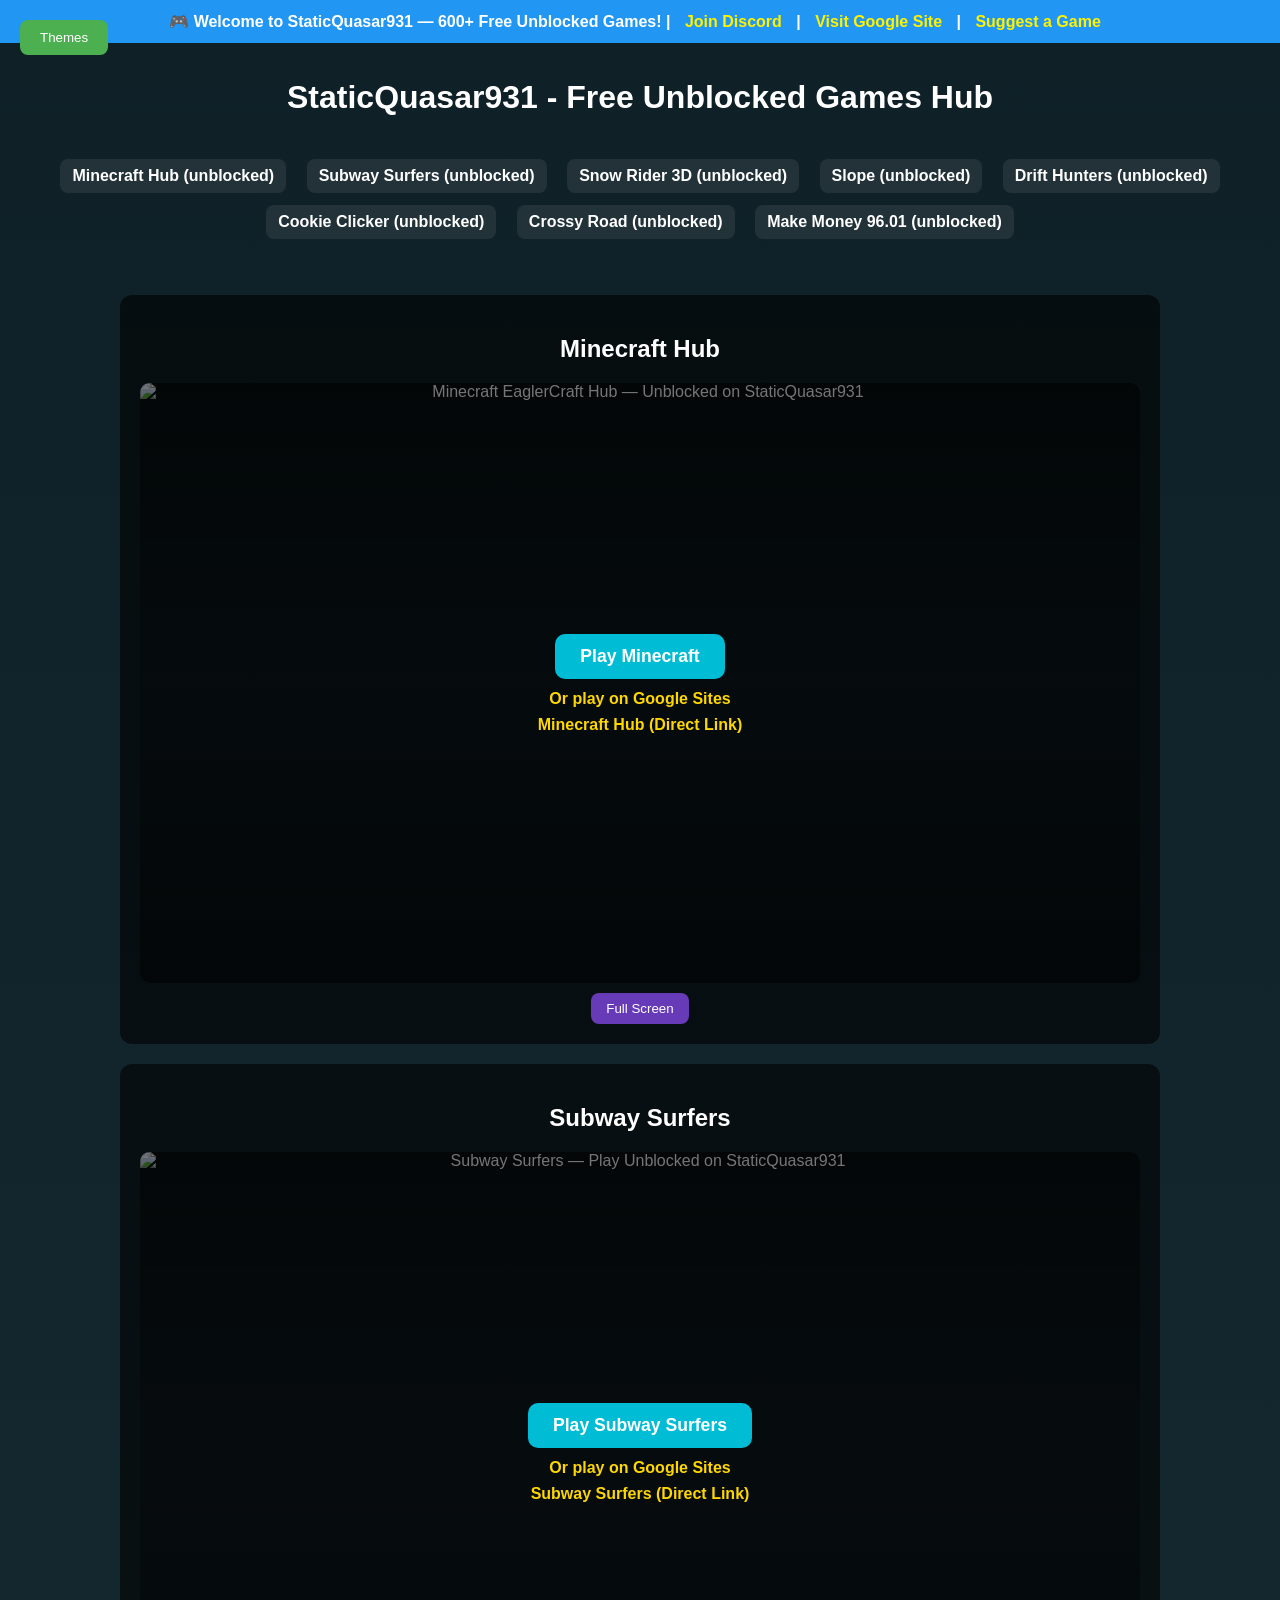
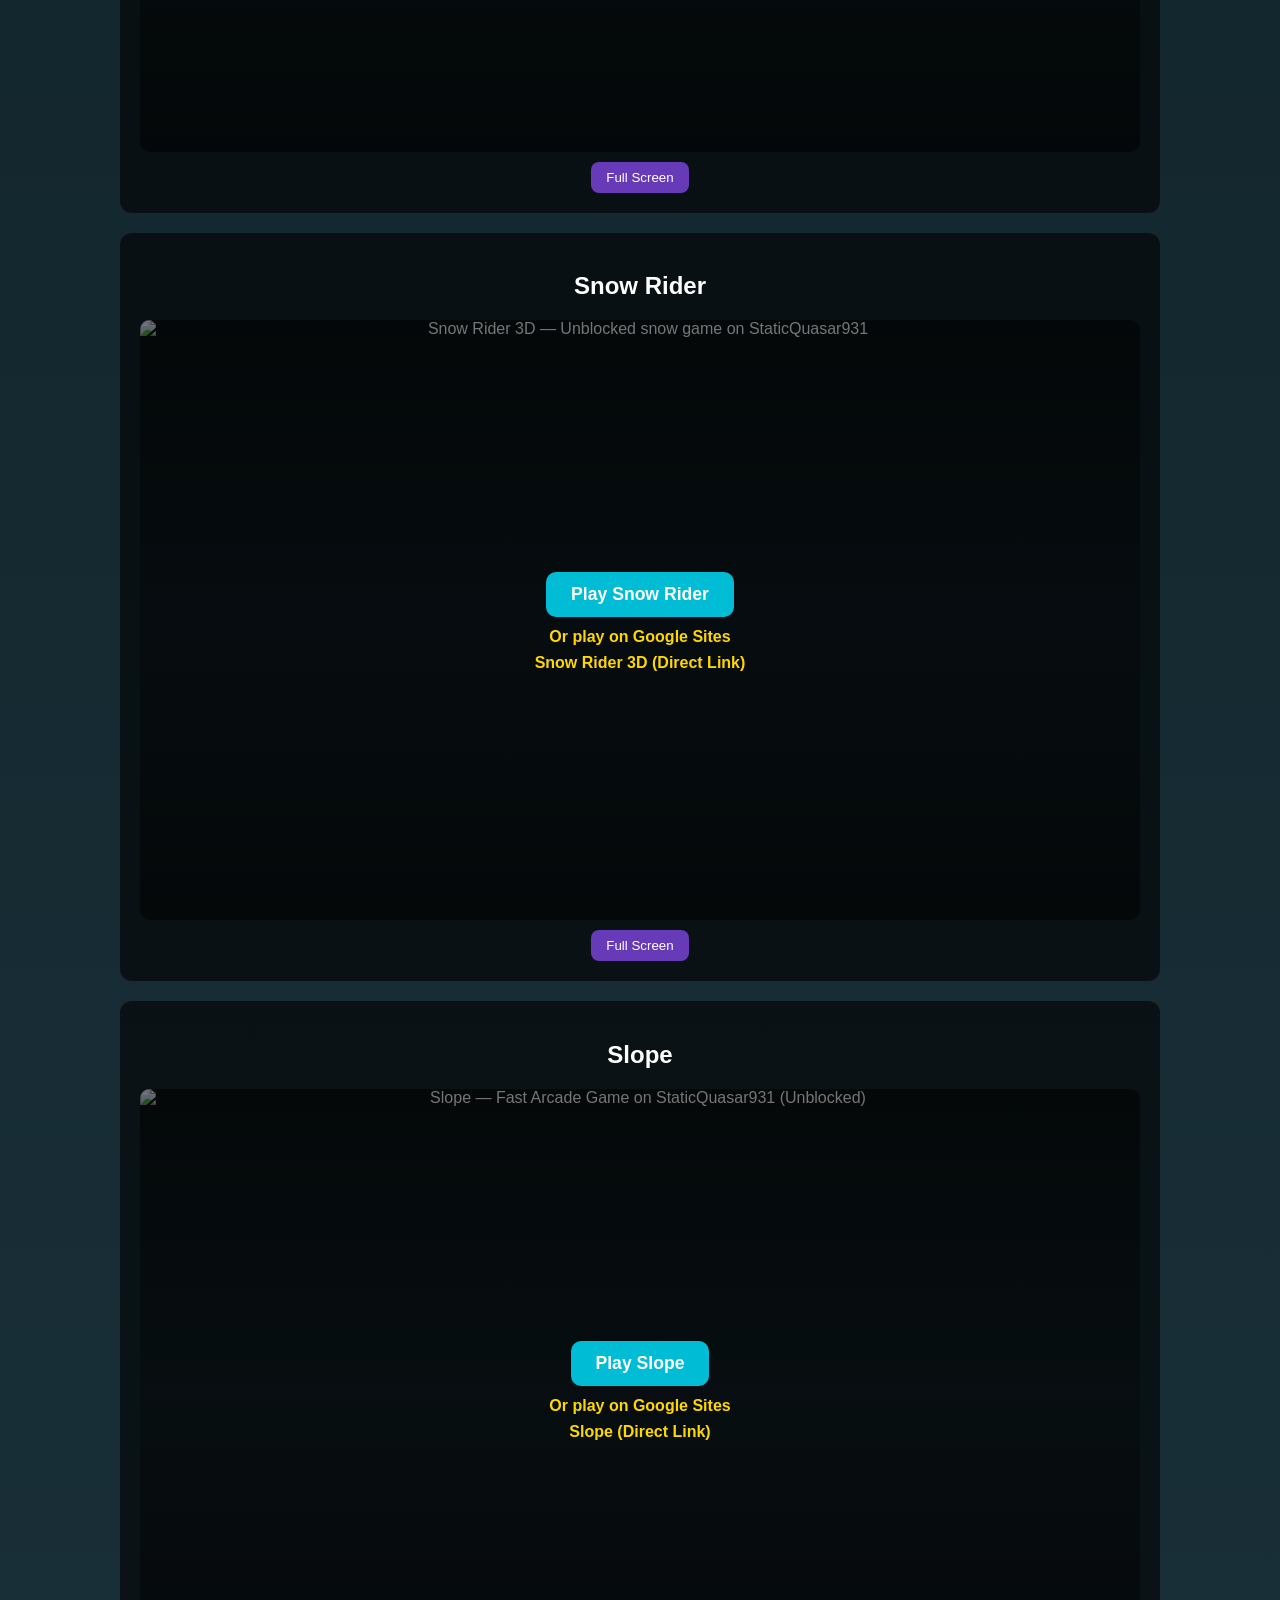
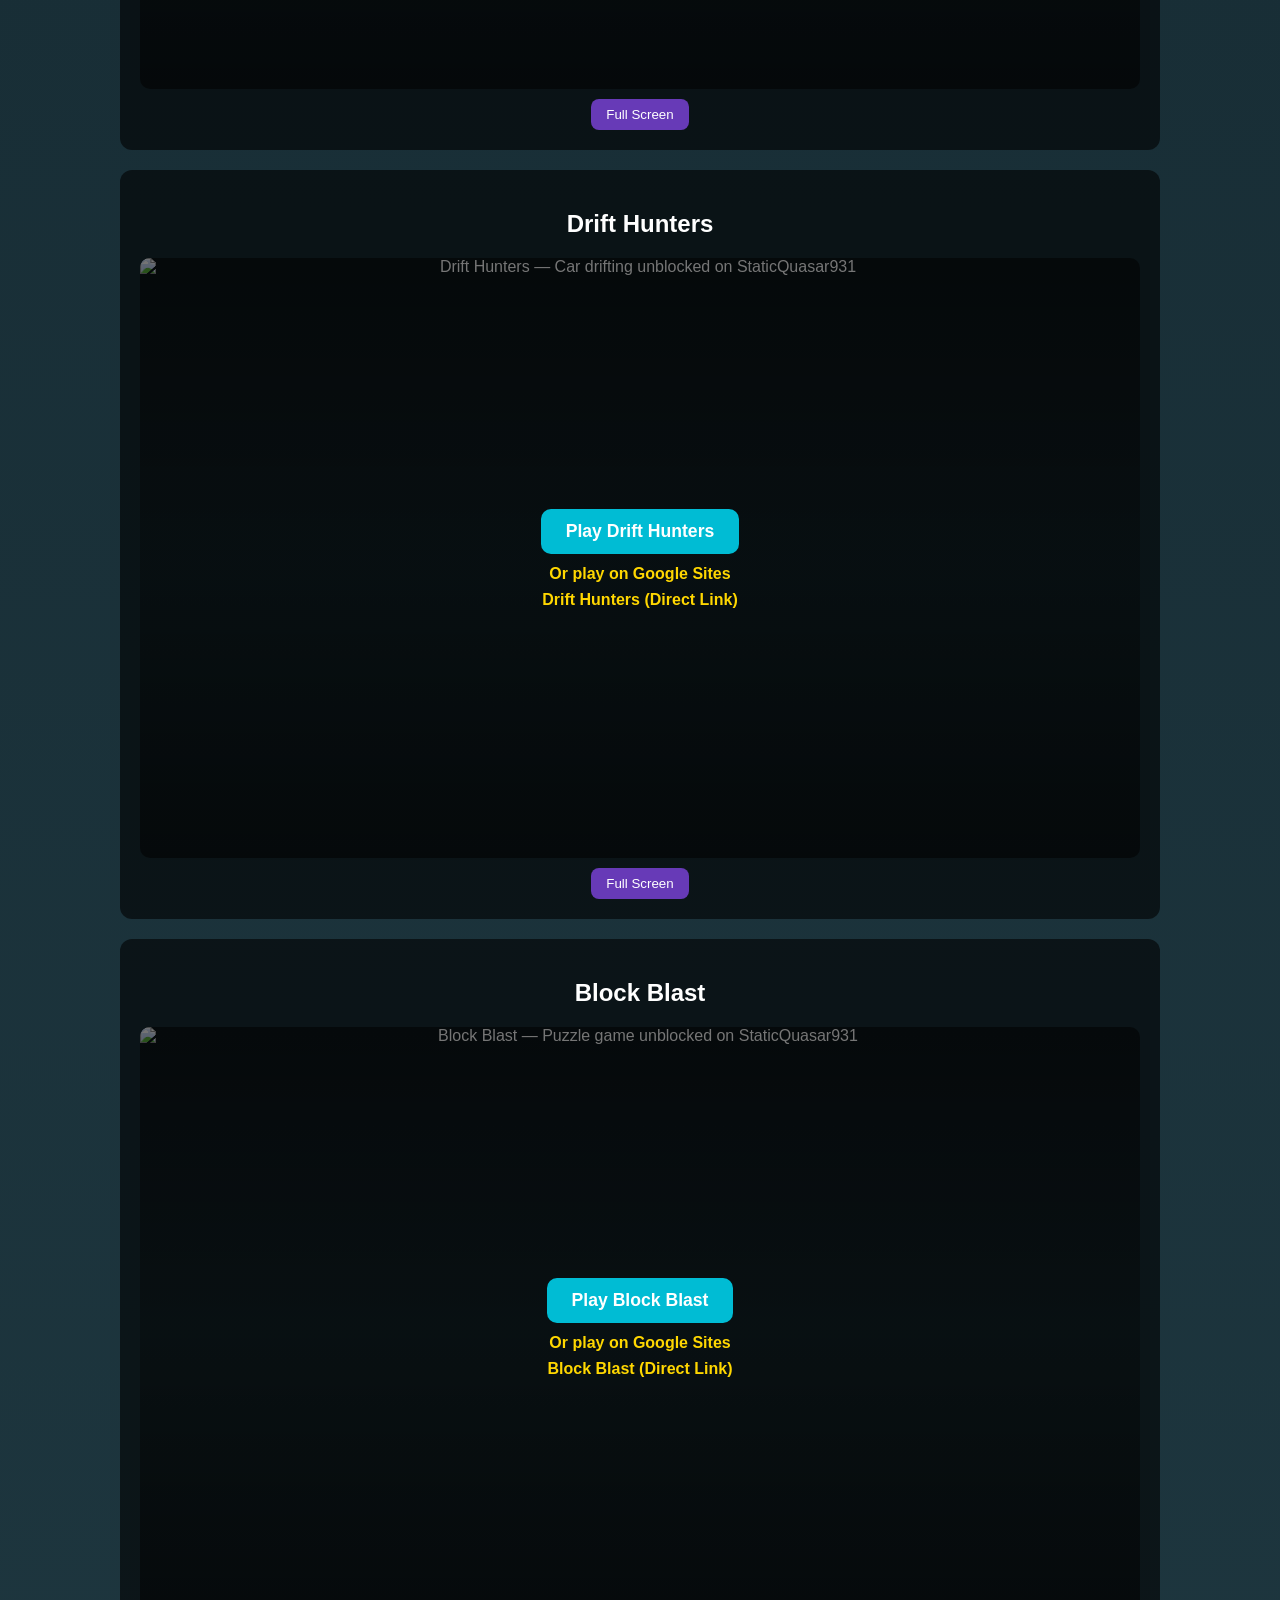
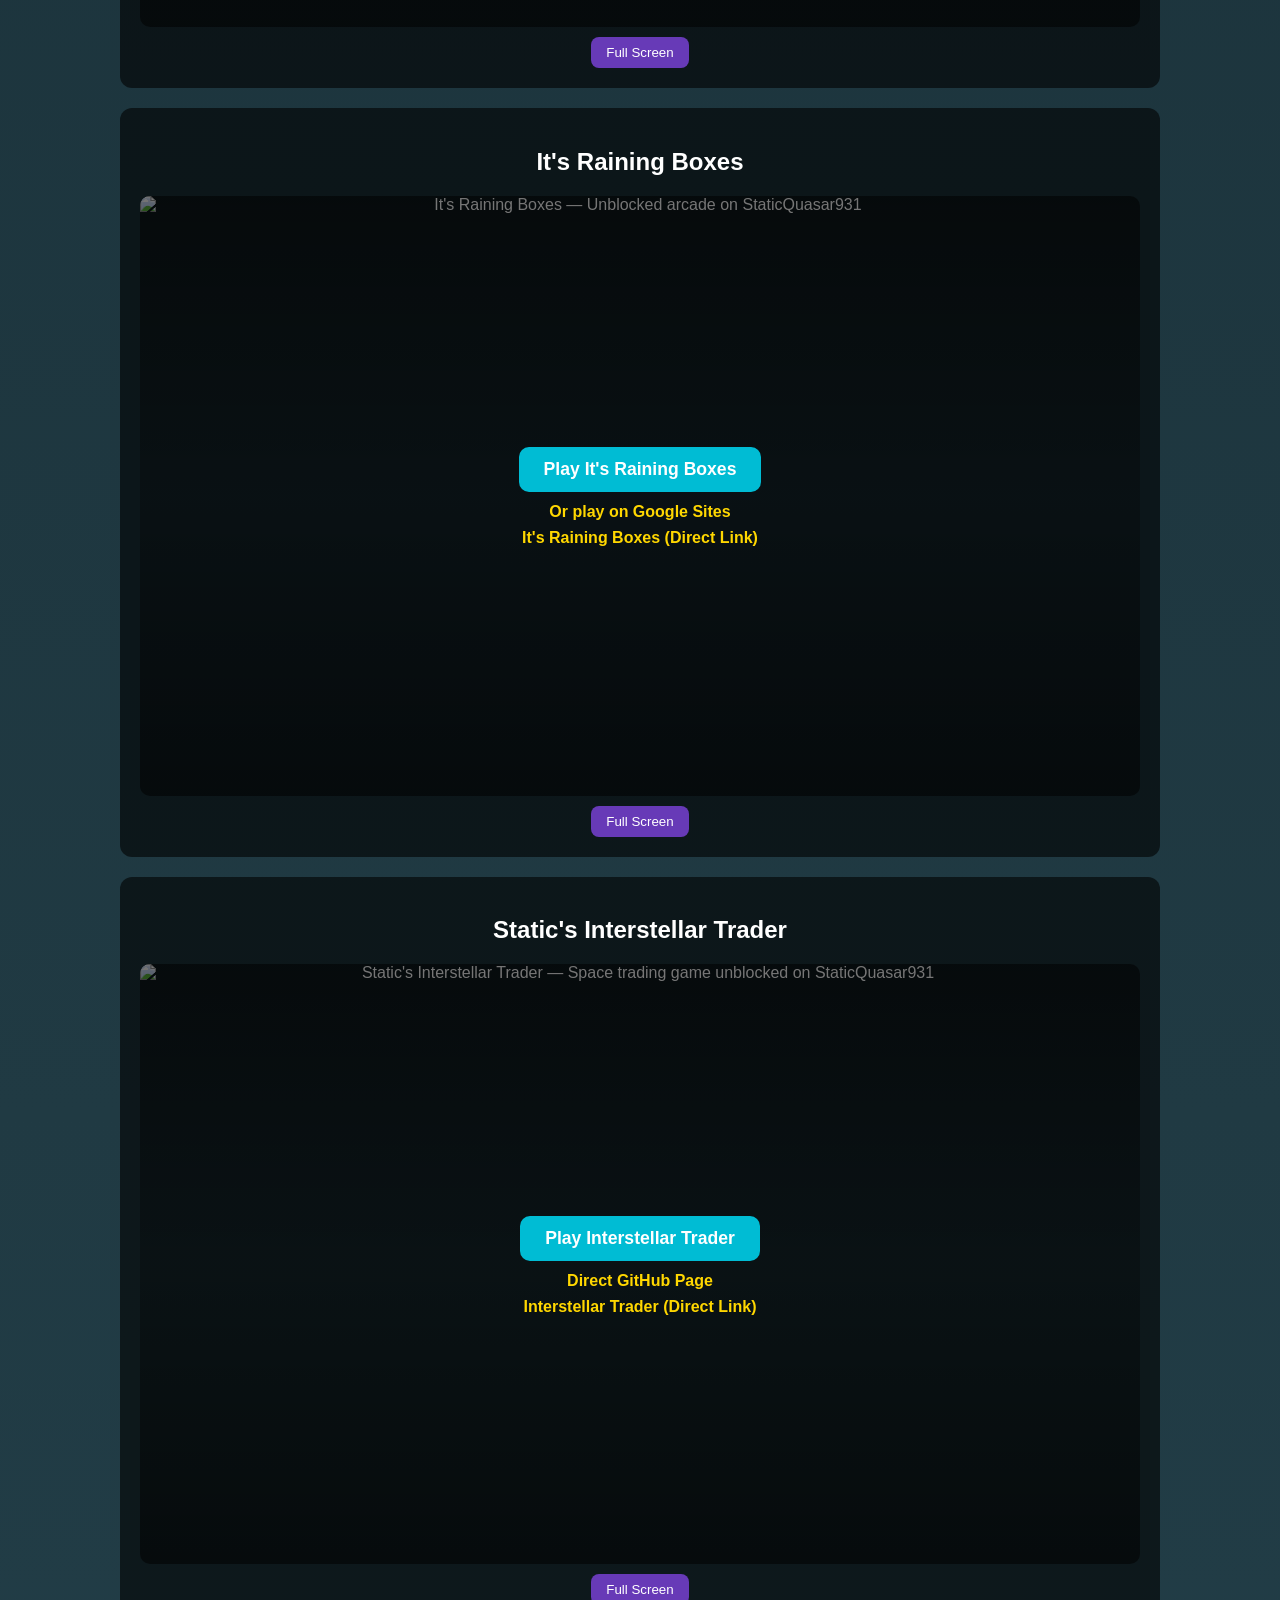
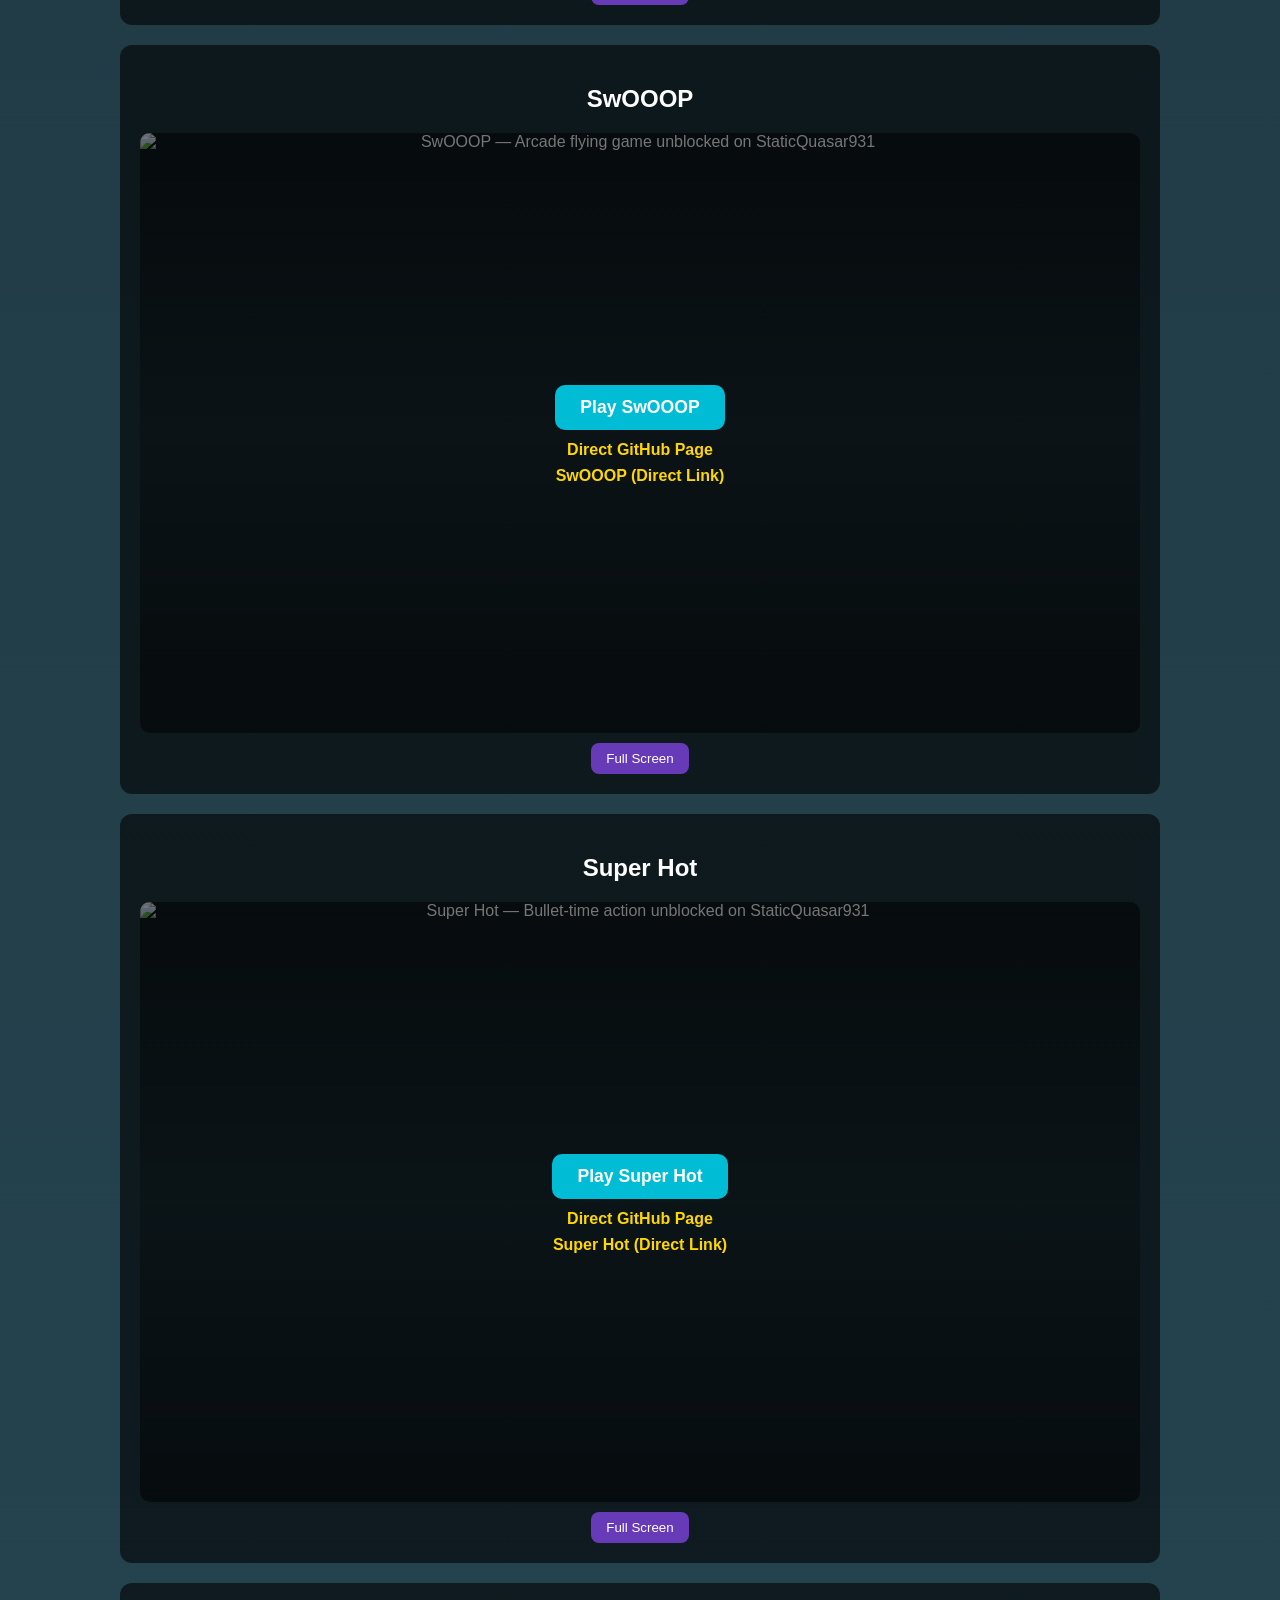
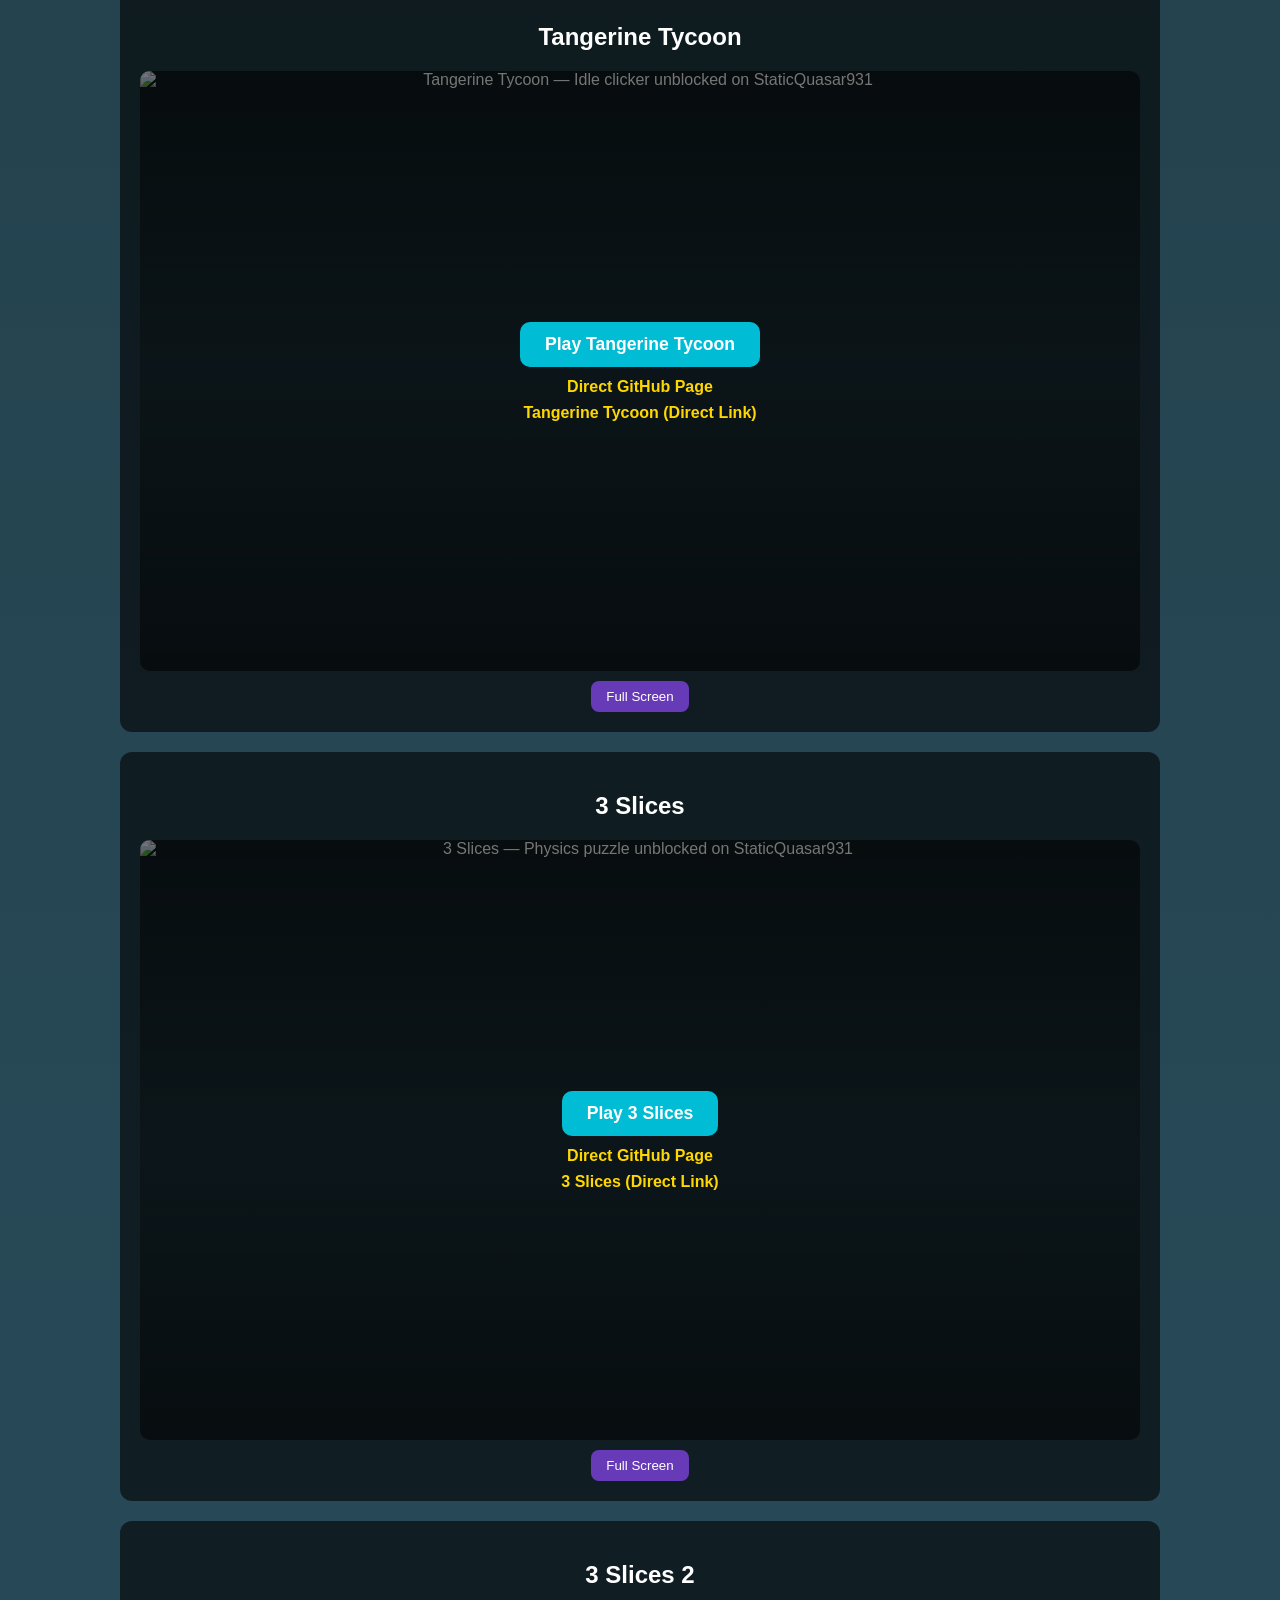
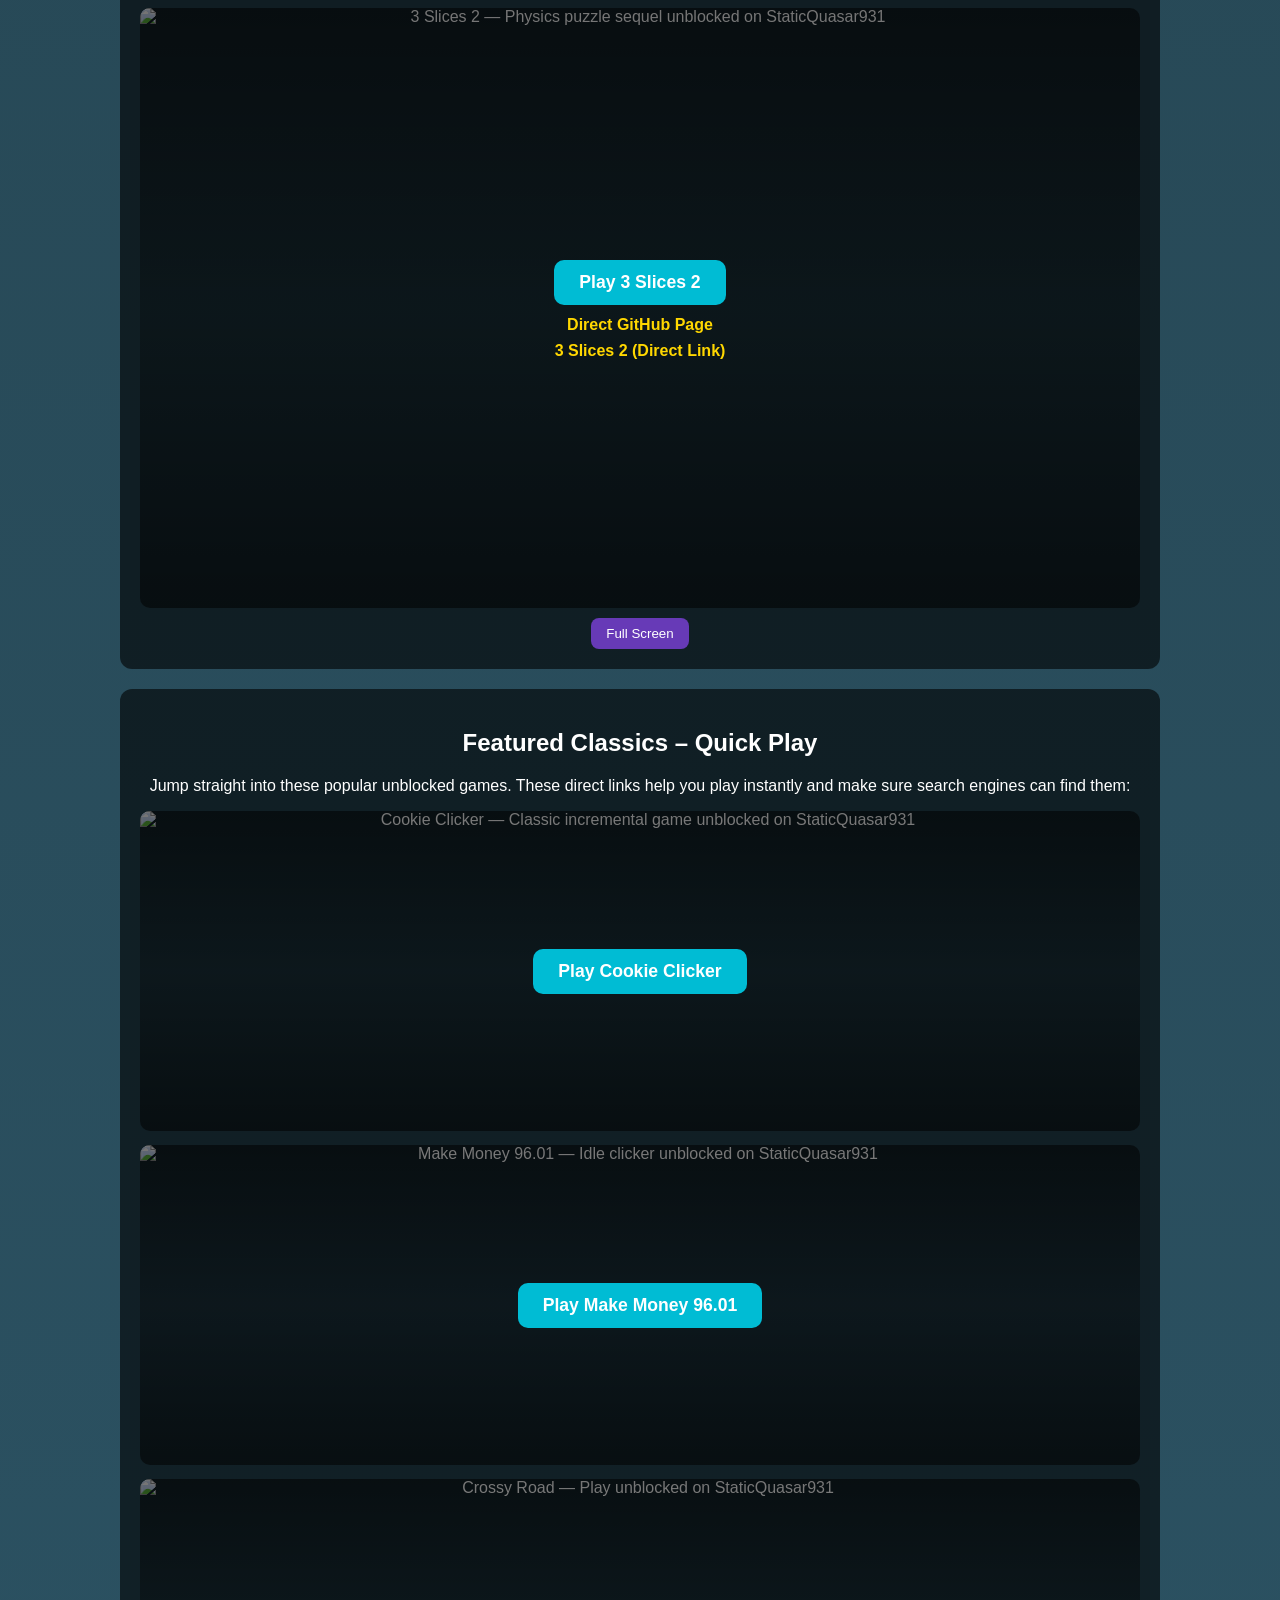
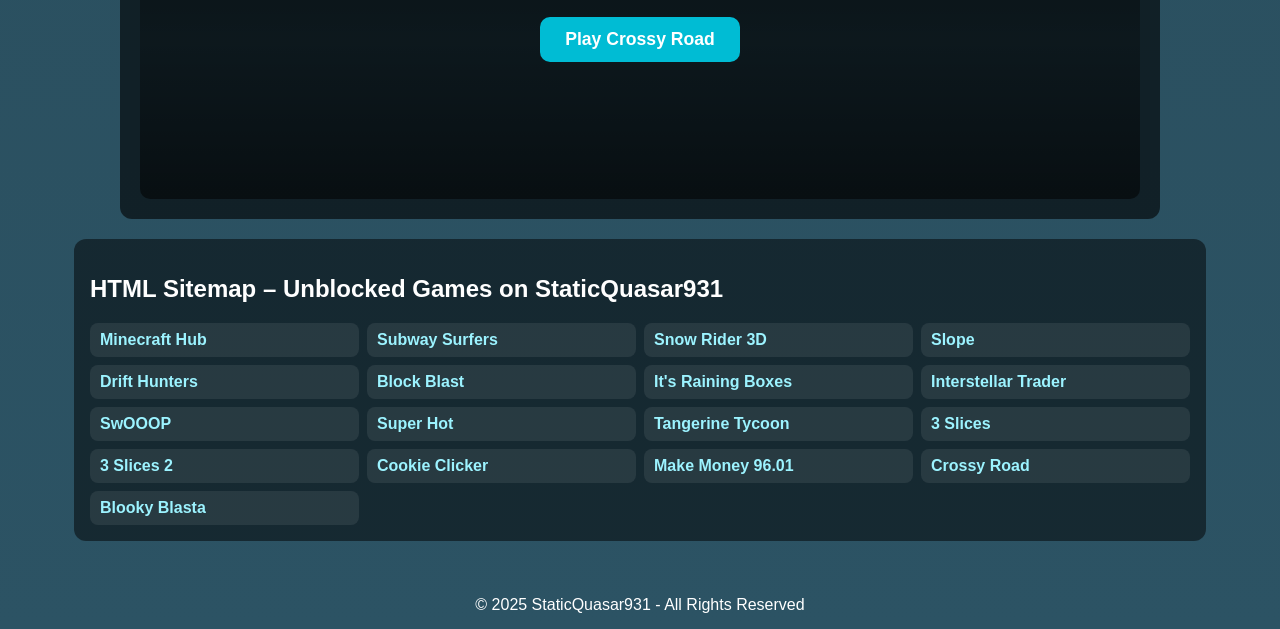
==== index.html @ a9b0a8f1 "Update index.html" ====
<!DOCTYPE html>
<html lang="en">
<head>
  <meta charset="UTF-8" />
  <meta name="viewport" content="width=device-width, initial-scale=1.0" />
  <title>StaticQuasar931 - Free Unblocked Games Hub | 600+ Games</title>

  <meta name="description" content="Play 600+ free unblocked games at StaticQuasar931! Minecraft, Subway Surfers, Drift Hunters, Snow Rider, Slope and more! New games added weekly.">
  <meta name="keywords" content="unblocked games, free games, StaticQuasar931, school games, Minecraft unblocked, Subway Surfers, Drift Hunters, Slope unblocked, Cookie Clicker unblocked, Crossy Road unblocked, Make Money 96.01 unblocked, static, static 931, staticquasar931, staticq, staticq931">
  <meta name="author" content="StaticQuasar931">
  <meta name="google-site-verification" content="Q0JppYFHqNml_qBtmME2bbogn7ObRLMKgi71gvzGsR0" />
  <meta name="robots" content="index, follow, max-snippet:-1, max-image-preview:large, max-video-preview:-1">
  <link rel="icon" href="https://res.cloudinary.com/dcsrqennd/image/upload/v1745957169/android-chrome-512x512_cdjilb.png" />
  <link rel="canonical" href="https://staticquasar931.github.io/" />
  <link rel="sitemap" type="application/xml" href="https://staticquasar931.github.io" />

  <!-- Structured data to boost discovery -->
  <script type="application/ld+json">
  {
    "@context":"https://schema.org",
    "@type":"WebSite",
    "name":"StaticQuasar931 - Free Unblocked Games",
    "url":"https://staticquasar931.github.io/",
    "potentialAction":{
      "@type":"SearchAction",
      "target":"https://www.google.com/search?q=site%3Astaticquasar931.github.io+{search_term_string}",
      "query-input":"required name=search_term_string"
    }
  }
  </script>

  <script async src="https://pagead2.googlesyndication.com/pagead/js/adsbygoogle.js?client=ca-pub-1415298662803026"
     crossorigin="anonymous"></script>

  <style>
    html, body {
      margin: 0;
      padding: 0;
      font-family: Arial, sans-serif;
      background: linear-gradient(to bottom, #0f2027, #203a43, #2c5364);
      color: white;
      scroll-behavior: smooth;
      overflow-x: hidden;
    }

    header, nav, footer { text-align: center; padding: 15px; }

    .top-announcement {
      background: #2196F3;
      padding: 12px;
      text-align: center;
      font-size: 1em;
      font-weight: bold;
    }
    .top-announcement a {
      color: #fff200; font-weight: bold; margin: 0 10px; text-decoration: none; transition: color .3s;
    }
    .top-announcement a:hover { color: #ffffff; }

    nav { margin-top: 12px; }
    nav .quick-links a{
      display:inline-block;margin:6px 8px;padding:8px 12px;border-radius:8px;background:rgba(255,255,255,.08);
      color:#fff;text-decoration:none;font-weight:600;
    }
    nav .quick-links a:hover{background:rgba(255,255,255,.16);}

    #themeButton {
      position: fixed; top: 20px; left: 20px; background: #4CAF50; color: white; border: none; padding: 10px 20px; border-radius: 8px; cursor: pointer; z-index: 1000;
    }
    #themeSelector {
      position: fixed; top: 70px; left: 20px; background: #333; color: white; padding: 10px; border-radius: 10px; display: none; z-index: 1000;
    }
    #themeSelector select { background: #4CAF50; color: white; border: none; padding: 5px; border-radius: 6px; margin-top: 5px; cursor: pointer; }

    .game-section {
      background: rgba(0,0,0,0.6);
      margin: 20px auto;
      padding: 20px;
      border-radius: 12px;
      width: 90%;
      max-width: 1000px;
      text-align: center;
      position: relative;
    }

    /* Image-based placeholders */
    .game-placeholder{
      position: relative;
      width: 100%;
      height: 600px;
      border-radius: 10px;
      overflow: hidden;
      display:flex;
      align-items:center;
      justify-content:center;
      isolation:isolate;
    }
    .game-art{
      position:absolute;
      inset:0;
      width:100%;
      height:100%;
      object-fit:cover;
      z-index:0;
    }
    .game-gradient{
      position:absolute;
      inset:0;
      background: linear-gradient(to top, rgba(0,0,0,.55), rgba(0,0,0,.25), rgba(0,0,0,.55));
      z-index:1;
    }
    .game-overlay{
      position:relative;
      z-index:2;
      display:flex;
      flex-direction:column;
      align-items:center;
      gap:8px;
      padding:10px;
    }

    .play-button{
      padding: 12px 25px;
      margin: 3px;
      font-size: 1.1em;
      background: #00bcd4;
      color: white;
      border: none;
      border-radius: 10px;
      cursor: pointer;
      transition: transform .1s ease, background .3s ease;
      display:inline-block;
      text-decoration:none;
      font-weight:700;
    }
    .play-button:hover{ background:#0097a7; transform: translateY(-1px); }

    .google-site-link, .direct-link{
      display:inline-block;
      color:#ffd700;
      font-weight:bold;
      text-decoration:none;
    }
    .google-site-link:hover, .direct-link:hover{ color:#fff; }

    iframe{
      width:100%; height:600px; border:none; border-radius:10px; display:none; margin-top:10px;
    }

    .fullscreen-btn{
      margin-top: 10px;
      padding: 8px 15px;
      background: #673ab7;
      color: white;
      border: none;
      border-radius: 8px;
      cursor: pointer;
    }

    #topButton{
      position:fixed; bottom:20px; right:20px; padding:10px; background:#333; color:white; border-radius:8px; font-size:14px; cursor:pointer; display:none; z-index:1000;
    }
    #achievementToast{
      position:fixed; top:20px; right:20px; background:#4caf50; color:white; padding:15px 25px; border-radius:10px; display:none; font-size:1em; z-index:10000;
    }

    /* Compact HTML sitemap */
    .html-sitemap{
      width:90%; max-width:1100px; margin:10px auto 40px; background:rgba(0,0,0,0.5);
      border-radius:12px; padding:16px; text-align:left;
    }
    .sitemap-grid{
      display:grid;
      grid-template-columns: repeat(auto-fit, minmax(220px, 1fr));
      gap:8px;
      list-style:none;
      padding:0;
      margin:12px 0 0 0;
    }
    .sitemap-grid a{
      display:block;
      padding:8px 10px;
      border-radius:8px;
      background:rgba(255,255,255,0.08);
      color:#9cf3ff;
      text-decoration:none;
      white-space:nowrap;
      overflow:hidden;
      text-overflow:ellipsis;
      font-weight:600;
    }
    .sitemap-grid a:hover{ background:rgba(255,255,255,0.16); }

    @media(max-width:600px){
      .game-placeholder, iframe{ height:400px; }
    }
  </style>
</head>
<body>

<div class="top-announcement">
  🎮 Welcome to <strong>StaticQuasar931</strong> — 600+ Free Unblocked Games! |
  <a href="https://discord.gg/DP2hM7RRhR" target="_blank">Join Discord</a> |
  <a href="https://sites.google.com/view/staticquasar931" target="_blank">Visit Google Site</a> |
  <a href="https://docs.google.com/forms/d/e/1FAIpQLSfFiegPH6GsWIWERzfbtptJW2GMk4exkrTQsdqlR2-2oj83zA/viewform" target="_blank">Suggest a Game</a>
</div>

<header>
  <h1>StaticQuasar931 - Free Unblocked Games Hub</h1>
  <nav aria-label="Popular game links">
    <div class="quick-links">
      <a href="https://staticquasar931.github.io/Minecraft-hub/" target="_blank" rel="noopener">Minecraft Hub (unblocked)</a>
      <a href="https://staticquasar931.github.io/Subway-Surfers/" target="_blank" rel="noopener">Subway Surfers (unblocked)</a>
      <!-- ✅ Use YOUR links -->
      <a href="https://staticquasar931.github.io/snowrider3D/" target="_blank" rel="noopener">Snow Rider 3D (unblocked)</a>
      <a href="https://sites.google.com/view/staticquasar931/gm3z/sl0pe?authuser=0" target="_blank" rel="noopener">Slope (unblocked)</a>
      <a href="https://sites.google.com/view/staticquasar931/gm3z/drift-hunters?authuser=0" target="_blank" rel="noopener">Drift Hunters (unblocked)</a>
      <a href="https://staticquasar931.github.io/Cookie-Clicker/" target="_blank" rel="noopener">Cookie Clicker (unblocked)</a>
      <a href="https://staticquasar931.github.io/Crossy-Road/" target="_blank" rel="noopener">Crossy Road (unblocked)</a>
      <a href="https://staticquasar931.github.io/Make-Money-96.01/" target="_blank" rel="noopener">Make Money 96.01 (unblocked)</a>
    </div>
  </nav>
</header>

<button id="themeButton" onclick="toggleThemeSelector()">Themes</button>
<div id="themeSelector">
  <label>Pick a Theme:</label><br>
  <select onchange="changeTheme(this.value)">
    <option value="0">Ocean Dark</option>
    <option value="1">Sunset</option>
    <option value="2">Aqua Blue</option>
    <option value="3">Pink/Blue</option>
    <option value="4">Sky Blue</option>
    <option value="5">Purple</option>
    <option value="6">Green Fields</option>
    <option value="7">Golden</option>
    <option value="8">Neon</option>
    <option value="9">Royal Purple</option>
  </select>
</div>

<div id="achievementToast"></div>
<button id="topButton" onclick="scrollTopPage()">⬆️ Top</button>

<!-- ===================== GAME SECTIONS WITH IMAGES ===================== -->

<section class="game-section">
  <h2>Minecraft Hub</h2>
  <div class="game-placeholder" id="mcPlaceholder" role="img" aria-label="Minecraft EaglerCraft Unblocked - StaticQuasar931">
    <img class="game-art" loading="lazy" decoding="async"
         src="https://res.cloudinary.com/dcsrqennd/image/upload/v1757883396/Minecraft_EaglerCraft_StaticQuasar931_Github_wwo4ae.jpg"
         alt="Minecraft EaglerCraft Hub — Unblocked on StaticQuasar931" width="1600" height="900" />
    <div class="game-gradient" aria-hidden="true"></div>
    <div class="game-overlay">
      <button class="play-button" onclick="startGame('mcPlaceholder', 'mcFrame', 'https://staticquasar931.github.io/Minecraft-hub/')" title="Play Minecraft on StaticQuasar931">Play Minecraft</button>
      <a class="google-site-link" href="https://sites.google.com/view/staticquasar931/gm3z/minecraft" target="_blank" rel="noopener">Or play on Google Sites</a>
      <a class="direct-link" href="https://staticquasar931.github.io/Minecraft-hub/" target="_blank" rel="noopener">Minecraft Hub (Direct Link)</a>
    </div>
  </div>
  <iframe id="mcFrame" allowfullscreen loading="lazy" title="Minecraft Hub - StaticQuasar931"></iframe>
  <button class="fullscreen-btn" onclick="fullscreen('mcFrame')">Full Screen</button>
</section>

<section class="game-section">
  <h2>Subway Surfers</h2>
  <div class="game-placeholder" id="subwayPlaceholder" role="img" aria-label="Subway Surfers Unblocked - StaticQuasar931">
    <img class="game-art" loading="lazy" decoding="async"
         src="https://res.cloudinary.com/dcsrqennd/image/upload/v1757369916/subway-surfers_vaqo1m.jpg"
         alt="Subway Surfers — Play Unblocked on StaticQuasar931" width="1600" height="900" />
    <div class="game-gradient" aria-hidden="true"></div>
    <div class="game-overlay">
      <button class="play-button" onclick="startGame('subwayPlaceholder', 'subwayFrame', 'https://staticquasar931.github.io/Subway-Surfers/')" title="Play Subway Surfers on StaticQuasar931">Play Subway Surfers</button>
      <a class="google-site-link" href="https://sites.google.com/view/staticquasar931/gm3z/subway-surfers_1/subway-surfers-main" target="_blank" rel="noopener">Or play on Google Sites</a>
      <a class="direct-link" href="https://staticquasar931.github.io/Subway-Surfers/" target="_blank" rel="noopener">Subway Surfers (Direct Link)</a>
    </div>
  </div>
  <iframe id="subwayFrame" allowfullscreen loading="lazy" title="Subway Surfers - StaticQuasar931"></iframe>
  <button class="fullscreen-btn" onclick="fullscreen('subwayFrame')">Full Screen</button>
</section>

<section class="game-section">
  <h2>Snow Rider</h2>
  <div class="game-placeholder" id="snowPlaceholder" role="img" aria-label="Snow Rider Unblocked - StaticQuasar931">
    <img class="game-art" loading="lazy" decoding="async"
         src="https://res.cloudinary.com/dcsrqennd/image/upload/v1758159083/Snow_Rider_3d_StaticQuasar931_mbu3p3.png"
         alt="Snow Rider 3D — Unblocked snow game on StaticQuasar931" width="1600" height="900" />
    <div class="game-gradient" aria-hidden="true"></div>
    <div class="game-overlay">
      <!-- ⚠️ iframe stays as-is; links switch to YOUR properties -->
      <button class="play-button" onclick="startGame('snowPlaceholder', 'snowFrame', 'https://drippy-cat.github.io/snowrider3D/')" title="Play Snow Rider on StaticQuasar931">Play Snow Rider</button>
      <a class="google-site-link" href="https://sites.google.com/view/staticquasar931/gm3z/snow-rider" target="_blank" rel="noopener">Or play on Google Sites</a>
      <a class="direct-link" href="https://staticquasar931.github.io/snowrider3D/" target="_blank" rel="noopener">Snow Rider 3D (Direct Link)</a>
    </div>
  </div>
  <iframe id="snowFrame" allowfullscreen loading="lazy" title="Snow Rider - StaticQuasar931"></iframe>
  <button class="fullscreen-btn" onclick="fullscreen('snowFrame')">Full Screen</button>
</section>

<section class="game-section">
  <h2>Slope</h2>
  <div class="game-placeholder" id="slopePlaceholder" role="img" aria-label="Slope Unblocked - StaticQuasar931">
    <img class="game-art" loading="lazy" decoding="async"
         src="https://res.cloudinary.com/dcsrqennd/image/upload/v1757369902/images_cpni6c.png"
         alt="Slope — Fast Arcade Game on StaticQuasar931 (Unblocked)" width="1600" height="900" />
    <div class="game-gradient" aria-hidden="true"></div>
    <div class="game-overlay">
      <!-- ⚠️ iframe stays; both text links now point to YOUR Google Sites sl0pe URL -->
      <button class="play-button" onclick="startGame('slopePlaceholder', 'slopeFrame', 'https://slope-unblocked-10x.github.io/action-games/slope/')" title="Play Slope on StaticQuasar931">Play Slope</button>
      <a class="google-site-link" href="https://sites.google.com/view/staticquasar931/gm3z/sl0pe?authuser=0" target="_blank" rel="noopener">Or play on Google Sites</a>
      <a class="direct-link" href="https://sites.google.com/view/staticquasar931/gm3z/sl0pe?authuser=0" target="_blank" rel="noopener">Slope (Direct Link)</a>
    </div>
  </div>
  <iframe id="slopeFrame" allowfullscreen loading="lazy" title="Slope - StaticQuasar931"></iframe>
  <button class="fullscreen-btn" onclick="fullscreen('slopeFrame')">Full Screen</button>
</section>

<section class="game-section">
  <h2>Drift Hunters</h2>
  <div class="game-placeholder" id="driftPlaceholder" role="img" aria-label="Drift Hunters Unblocked - StaticQuasar931">
    <img class="game-art" loading="lazy" decoding="async"
         src="https://res.cloudinary.com/dcsrqennd/image/upload/v1757884673/Drift_Hunters_StaticQuasar931_q1auwa.png"
         alt="Drift Hunters — Car drifting unblocked on StaticQuasar931" width="1600" height="900" />
    <div class="game-gradient" aria-hidden="true"></div>
    <div class="game-overlay">
      <!-- ⚠️ iframe stays; links move to YOUR Google Sites page -->
      <button class="play-button" onclick="startGame('driftPlaceholder', 'driftFrame', 'https://www.hoodamath.com/mobile/games/drift-hunters/game.html?nocheckorient=1')" title="Play Drift Hunters on StaticQuasar931">Play Drift Hunters</button>
      <a class="google-site-link" href="https://sites.google.com/view/staticquasar931/gm3z/drift-hunters?authuser=0" target="_blank" rel="noopener">Or play on Google Sites</a>
      <a class="direct-link" href="https://sites.google.com/view/staticquasar931/gm3z/drift-hunters?authuser=0" target="_blank" rel="noopener">Drift Hunters (Direct Link)</a>
    </div>
  </div>
  <iframe id="driftFrame" allowfullscreen loading="lazy" title="Drift Hunters - StaticQuasar931"></iframe>
  <button class="fullscreen-btn" onclick="fullscreen('driftFrame')">Full Screen</button>
</section>

<section class="game-section">
  <h2>Block Blast</h2>
  <div class="game-placeholder" id="blockPlaceholder" role="img" aria-label="Block Blast Unblocked - StaticQuasar931">
    <img class="game-art" loading="lazy" decoding="async"
         src="https://res.cloudinary.com/dcsrqennd/image/upload/v1758159102/Block_Blast_Puzzle_nowords_StaticQuasar931_lzmy2c.png"
         alt="Block Blast — Puzzle game unblocked on StaticQuasar931" width="1600" height="900" />
    <div class="game-gradient" aria-hidden="true"></div>
    <div class="game-overlay">
      <button class="play-button" onclick="startGame('blockPlaceholder', 'blockFrame', 'https://reunbozdo.github.io/')" title="Play Block Blast on StaticQuasar931">Play Block Blast</button>
      <a class="google-site-link" href="https://sites.google.com/view/staticquasar931/gm3z/block-blast" target="_blank" rel="noopener">Or play on Google Sites</a>
      <a class="direct-link" href="https://sites.google.com/view/staticquasar931/gm3z/block-blast" target="_blank" rel="noopener">Block Blast (Direct Link)</a>
    </div>
  </div>
  <iframe id="blockFrame" allowfullscreen loading="lazy" title="Block Blast - StaticQuasar931"></iframe>
  <button class="fullscreen-btn" onclick="fullscreen('blockFrame')">Full Screen</button>
</section>

<section class="game-section">
  <h2>It's Raining Boxes</h2>
  <div class="game-placeholder" id="rainingPlaceholder" role="img" aria-label="It's Raining Boxes Unblocked - StaticQuasar931">
    <img class="game-art" loading="lazy" decoding="async"
         src="https://res.cloudinary.com/dcsrqennd/image/upload/v1758073340/Its_Raining_Boxes_StaticQuasar931_zi3wz0.jpg"
         alt="It's Raining Boxes — Unblocked arcade on StaticQuasar931" width="1600" height="900" />
    <div class="game-gradient" aria-hidden="true"></div>
    <div class="game-overlay">
      <!-- ⚠️ iframe stays; links go to YOUR Google Sites page -->
      <button class="play-button" onclick="startGame('rainingPlaceholder', 'rainingFrame', 'https://script.google.com/macros/s/AKfycbyWb6QYlupZAOJ58ztjUT0bsNfLlDSnNBXZwrYuiz1Tld_aXoVclZGb6E85pwVDLIv5/exec')" title="Play It's Raining Boxes on StaticQuasar931">Play It's Raining Boxes</button>
      <a class="google-site-link" href="https://sites.google.com/view/staticquasar931/gm3z/its-raining-boxes" target="_blank" rel="noopener">Or play on Google Sites</a>
      <a class="direct-link" href="https://sites.google.com/view/staticquasar931/gm3z/its-raining-boxes" target="_blank" rel="noopener">It's Raining Boxes (Direct Link)</a>
    </div>
  </div>
  <iframe id="rainingFrame" allowfullscreen loading="lazy" title="It's Raining Boxes - StaticQuasar931"></iframe>
  <button class="fullscreen-btn" onclick="fullscreen('rainingFrame')">Full Screen</button>
</section>

<!-- ===================== ADDITIONAL GAMES ===================== -->

<section class="game-section">
  <h2>Static's Interstellar Trader</h2>
  <div class="game-placeholder" id="interstellarPlaceholder" role="img" aria-label="Interstellar Trader Unblocked - StaticQuasar931">
    <img class="game-art" loading="lazy" decoding="async"
         src="https://res.cloudinary.com/dcsrqennd/image/upload/fl_preserve_transparency/v1733649001/88bd324e-48b1-4f80-b75f-bb707da10cf6_t0mzde.jpg?_s=public-apps"
         alt="Static's Interstellar Trader — Space trading game unblocked on StaticQuasar931" />
    <div class="game-gradient" aria-hidden="true"></div>
    <div class="game-overlay">
      <button class="play-button" onclick="startGame('interstellarPlaceholder', 'interstellarFrame', 'https://staticquasar931.github.io/Static-s-Interstellar-Trader/')" title="Play Interstellar Trader on StaticQuasar931">Play Interstellar Trader</button>
      <a class="google-site-link" href="https://staticquasar931.github.io/Static-s-Interstellar-Trader/" target="_blank" rel="noopener">Direct GitHub Page</a>
      <a class="direct-link" href="https://staticquasar931.github.io/Static-s-Interstellar-Trader/" target="_blank" rel="noopener">Interstellar Trader (Direct Link)</a>
    </div>
  </div>
  <iframe id="interstellarFrame" allowfullscreen loading="lazy" title="Interstellar Trader - StaticQuasar931"></iframe>
  <button class="fullscreen-btn" onclick="fullscreen('interstellarFrame')">Full Screen</button>
</section>

<section class="game-section">
  <h2>SwOOOP</h2>
  <div class="game-placeholder" id="swooopPlaceholder" role="img" aria-label="SwOOOP Unblocked - StaticQuasar931">
    <img class="game-art" loading="lazy" decoding="async"
         src="https://res.cloudinary.com/dcsrqennd/image/upload/v1758159100/SWOOOP_StaticQuasar931_wm1wrj.jpg"
         alt="SwOOOP — Arcade flying game unblocked on StaticQuasar931" width="1600" height="900" />
    <div class="game-gradient" aria-hidden="true"></div>
    <div class="game-overlay">
      <button class="play-button" onclick="startGame('swooopPlaceholder', 'swooopFrame', 'https://staticquasar931.github.io/swOOOP/')" title="Play SwOOOP on StaticQuasar931">Play SwOOOP</button>
      <a class="google-site-link" href="https://staticquasar931.github.io/swOOOP/" target="_blank" rel="noopener">Direct GitHub Page</a>
      <a class="direct-link" href="https://staticquasar931.github.io/swOOOP/" target="_blank" rel="noopener">SwOOOP (Direct Link)</a>
    </div>
  </div>
  <iframe id="swooopFrame" allowfullscreen loading="lazy" title="SwOOOP - StaticQuasar931"></iframe>
  <button class="fullscreen-btn" onclick="fullscreen('swooopFrame')">Full Screen</button>
</section>

<section class="game-section">
  <h2>Super Hot</h2>
  <div class="game-placeholder" id="superhotPlaceholder" role="img" aria-label="Super Hot Unblocked - StaticQuasar931">
    <img class="game-art" loading="lazy" decoding="async"
         src="https://res.cloudinary.com/dcsrqennd/image/upload/v1758159099/Super_Hot_StaticQuasar931_mbqmnl.jpg"
         alt="Super Hot — Bullet-time action unblocked on StaticQuasar931" width="1600" height="900" />
    <div class="game-gradient" aria-hidden="true"></div>
    <div class="game-overlay">
      <button class="play-button" onclick="startGame('superhotPlaceholder', 'superhotFrame', 'https://staticquasar931.github.io/Super-Hot/')" title="Play Super Hot on StaticQuasar931">Play Super Hot</button>
      <a class="google-site-link" href="https://staticquasar931.github.io/Super-Hot/" target="_blank" rel="noopener">Direct GitHub Page</a>
      <a class="direct-link" href="https://staticquasar931.github.io/Super-Hot/" target="_blank" rel="noopener">Super Hot (Direct Link)</a>
    </div>
  </div>
  <iframe id="superhotFrame" allowfullscreen loading="lazy" title="Super Hot - StaticQuasar931"></iframe>
  <button class="fullscreen-btn" onclick="fullscreen('superhotFrame')">Full Screen</button>
</section>

<section class="game-section">
  <h2>Tangerine Tycoon</h2>
  <div class="game-placeholder" id="tangerinePlaceholder" role="img" aria-label="Tangerine Tycoon Unblocked - StaticQuasar931">
    <img class="game-art" loading="lazy" decoding="async"
         src="https://res.cloudinary.com/dcsrqennd/image/upload/v1758159083/Tangerine_Tycoon_StaticQuasar931_jvyrjp.jpg"
         alt="Tangerine Tycoon — Idle clicker unblocked on StaticQuasar931" width="1600" height="900" />
    <div class="game-gradient" aria-hidden="true"></div>
    <div class="game-overlay">
      <button class="play-button" onclick="startGame('tangerinePlaceholder', 'tangerineFrame', 'https://staticquasar931.github.io/Tangerine-Tycoon/')" title="Play Tangerine Tycoon on StaticQuasar931">Play Tangerine Tycoon</button>
      <a class="google-site-link" href="https://staticquasar931.github.io/Tangerine-Tycoon/" target="_blank" rel="noopener">Direct GitHub Page</a>
      <a class="direct-link" href="https://staticquasar931.github.io/Tangerine-Tycoon/" target="_blank" rel="noopener">Tangerine Tycoon (Direct Link)</a>
    </div>
  </div>
  <iframe id="tangerineFrame" allowfullscreen loading="lazy" title="Tangerine Tycoon - StaticQuasar931"></iframe>
  <button class="fullscreen-btn" onclick="fullscreen('tangerineFrame')">Full Screen</button>
</section>

<section class="game-section">
  <h2>3 Slices</h2>
  <div class="game-placeholder" id="slice1Placeholder" role="img" aria-label="3 Slices Unblocked - StaticQuasar931">
    <img class="game-art" loading="lazy" decoding="async"
         src="https://res.cloudinary.com/dcsrqennd/image/upload/v1758158673/3_Slices_StaticQuasar931_txbyax.jpg"
         alt="3 Slices — Physics puzzle unblocked on StaticQuasar931" width="1600" height="900" />
    <div class="game-gradient" aria-hidden="true"></div>
    <div class="game-overlay">
      <!-- ✅ Using your StaticQuasar931 version -->
      <button class="play-button" onclick="startGame('slice1Placeholder', 'slice1Frame', 'https://staticquasar931.github.io/3-Slices-StaticQuasar931/')" title="Play 3 Slices on StaticQuasar931">Play 3 Slices</button>
      <a class="google-site-link" href="https://staticquasar931.github.io/3-Slices-StaticQuasar931/" target="_blank" rel="noopener">Direct GitHub Page</a>
      <a class="direct-link" href="https://staticquasar931.github.io/3-Slices-StaticQuasar931/" target="_blank" rel="noopener">3 Slices (Direct Link)</a>
    </div>
  </div>
  <iframe id="slice1Frame" allowfullscreen loading="lazy" title="3 Slices - StaticQuasar931"></iframe>
  <button class="fullscreen-btn" onclick="fullscreen('slice1Frame')">Full Screen</button>
</section>

<!--  ✅ "3 Slices - Enhanced" remains removed -->

<section class="game-section">
  <h2>3 Slices 2</h2>
  <div class="game-placeholder" id="slice3Placeholder" role="img" aria-label="3 Slices 2 Unblocked - StaticQuasar931">
    <img class="game-art" loading="lazy" decoding="async"
         src="https://res.cloudinary.com/dcsrqennd/image/upload/v1758158675/3_Slices_2_StaticQuasar931_dwovzl.jpg"
         alt="3 Slices 2 — Physics puzzle sequel unblocked on StaticQuasar931" width="1600" height="900" />
    <div class="game-gradient" aria-hidden="true"></div>
    <div class="game-overlay">
      <button class="play-button" onclick="startGame('slice3Placeholder', 'slice3Frame', 'https://staticquasar931.github.io/3-Slices-2/')" title="Play 3 Slices 2 on StaticQuasar931">Play 3 Slices 2</button>
      <a class="google-site-link" href="https://staticquasar931.github.io/3-Slices-2/" target="_blank" rel="noopener">Direct GitHub Page</a>
      <a class="direct-link" href="https://staticquasar931.github.io/3-Slices-2/" target="_blank" rel="noopener">3 Slices 2 (Direct Link)</a>
    </div>
  </div>
  <iframe id="slice3Frame" allowfullscreen loading="lazy" title="3 Slices 2 - StaticQuasar931"></iframe>
  <button class="fullscreen-btn" onclick="fullscreen('slice3Frame')">Full Screen</button>
</section>

<!-- ===================== FEATURED CLASSICS ===================== -->

<section class="game-section" id="featured-classics">
  <h2>Featured Classics – Quick Play</h2>
  <p>Jump straight into these popular unblocked games. These direct links help you play instantly and make sure search engines can find them:</p>

  <div class="game-placeholder" role="img" aria-label="Cookie Clicker Unblocked - StaticQuasar931" style="height:320px;">
    <img class="game-art" loading="lazy" decoding="async"
         src="https://res.cloudinary.com/dcsrqennd/image/upload/v1758159103/Cookie_Clicker_StaticQuasar931_wwj9ku.jpg"
         alt="Cookie Clicker — Classic incremental game unblocked on StaticQuasar931" width="1600" height="900" />
    <div class="game-gradient" aria-hidden="true"></div>
    <div class="game-overlay">
      <a class="play-button" href="https://staticquasar931.github.io/Cookie-Clicker/" target="_blank" rel="noopener" title="Play Cookie Clicker on StaticQuasar931">Play Cookie Clicker</a>
    </div>
  </div>

  <div class="game-placeholder" role="img" aria-label="Make Money 96.01 Unblocked - StaticQuasar931" style="height:320px;margin-top:14px;">
    <img class="game-art" loading="lazy" decoding="async"
         src="https://res.cloudinary.com/dcsrqennd/image/upload/v1758159104/Make_Money_StaticQuasar931_e6zu55.png"
         alt="Make Money 96.01 — Idle clicker unblocked on StaticQuasar931" width="1600" height="900" />
    <div class="game-gradient" aria-hidden="true"></div>
    <div class="game-overlay">
      <a class="play-button" href="https://staticquasar931.github.io/Make-Money-96.01/" target="_blank" rel="noopener" title="Play Make Money 96.01 on StaticQuasar931">Play Make Money 96.01</a>
    </div>
  </div>

  <div class="game-placeholder" role="img" aria-label="Crossy Road Unblocked - StaticQuasar931" style="height:320px;margin-top:14px;">
    <img class="game-art" loading="lazy" decoding="async"
         src="https://res.cloudinary.com/dcsrqennd/image/upload/v1757981345/CrossyRoad_StaticQuasar931_clndd6.webp"
         alt="Crossy Road — Play unblocked on StaticQuasar931" width="1600" height="900" />
    <div class="game-gradient" aria-hidden="true"></div>
    <div class="game-overlay">
      <a class="play-button" href="https://staticquasar931.github.io/Crossy-Road/" target="_blank" rel="noopener" title="Play Crossy Road on StaticQuasar931">Play Crossy Road</a>
    </div>
  </div>
</section>

<!-- ===================== COMPACT HTML SITEMAP (YOUR LINKS ONLY) ===================== -->

<section class="html-sitemap" aria-label="HTML Sitemap">
  <h2>HTML Sitemap – Unblocked Games on StaticQuasar931</h2>
  <ul class="sitemap-grid">
    <li><a href="https://staticquasar931.github.io/Minecraft-hub/" target="_blank" rel="noopener">Minecraft Hub</a></li>
    <li><a href="https://staticquasar931.github.io/Subway-Surfers/" target="_blank" rel="noopener">Subway Surfers</a></li>
    <li><a href="https://staticquasar931.github.io/snowrider3D/" target="_blank" rel="noopener">Snow Rider 3D</a></li>
    <li><a href="https://sites.google.com/view/staticquasar931/gm3z/sl0pe?authuser=0" target="_blank" rel="noopener">Slope</a></li>
    <li><a href="https://sites.google.com/view/staticquasar931/gm3z/drift-hunters?authuser=0" target="_blank" rel="noopener">Drift Hunters</a></li>
    <li><a href="https://sites.google.com/view/staticquasar931/gm3z/block-blast" target="_blank" rel="noopener">Block Blast</a></li>
    <li><a href="https://sites.google.com/view/staticquasar931/gm3z/its-raining-boxes" target="_blank" rel="noopener">It's Raining Boxes</a></li>
    <li><a href="https://staticquasar931.github.io/Static-s-Interstellar-Trader/" target="_blank" rel="noopener">Interstellar Trader</a></li>
    <li><a href="https://staticquasar931.github.io/swOOOP/" target="_blank" rel="noopener">SwOOOP</a></li>
    <li><a href="https://staticquasar931.github.io/Super-Hot/" target="_blank" rel="noopener">Super Hot</a></li>
    <li><a href="https://staticquasar931.github.io/Tangerine-Tycoon/" target="_blank" rel="noopener">Tangerine Tycoon</a></li>
    <li><a href="https://staticquasar931.github.io/3-Slices-StaticQuasar931/" target="_blank" rel="noopener">3 Slices</a></li>
    <li><a href="https://staticquasar931.github.io/3-Slices-2/" target="_blank" rel="noopener">3 Slices 2</a></li>
    <li><a href="https://staticquasar931.github.io/Cookie-Clicker/" target="_blank" rel="noopener">Cookie Clicker</a></li>
    <li><a href="https://staticquasar931.github.io/Make-Money-96.01/" target="_blank" rel="noopener">Make Money 96.01</a></li>
    <li><a href="https://staticquasar931.github.io/Crossy-Road/" target="_blank" rel="noopener">Crossy Road</a></li>
    <!-- New: Your Blooky Blasta page -->
    <li><a href="https://sites.google.com/view/staticquasar931/gm3z/Blooky-Blasta?authuser=0" target="_blank" rel="noopener">Blooky Blasta</a></li>
  </ul>
</section>

<footer>
  © 2025 StaticQuasar931 - All Rights Reserved
</footer>

<script>
  // Leave/Reload warning
  window.onbeforeunload = function(){ return "Changes you made may not be saved. Are you sure you want to leave?"; };

  localStorage.removeItem('achievements');
  const themes = [
    'linear-gradient(to bottom, #0f2027, #203a43, #2c5364)',
    'linear-gradient(to right, #ff7e5f, #feb47b)',
    'linear-gradient(to right, #43cea2, #185a9d)',
    'linear-gradient(to right, #fc466b, #3f5efb)',
    'linear-gradient(to right, #00c6ff, #0072ff)',
    'linear-gradient(to right, #7F00FF, #E100FF)',
    'linear-gradient(to right, #11998e, #38ef7d)',
    'linear-gradient(to right, #f7971e, #ffd200)',
    'linear-gradient(to right, #00c3ff, #ffff1c)',
    'linear-gradient(to right, #8e2de2, #4a00e0)'
  ];

  function toggleThemeSelector(){
    const selector=document.getElementById('themeSelector');
    selector.style.display=(selector.style.display==='none'||!selector.style.display)?'block':'none';
  }
  function changeTheme(index){
    document.body.style.background=themes[index];
    showAchievement("Theme Changed!");
  }
  function startGame(placeholderId, iframeId, url){
    document.getElementById(placeholderId).style.display='none';
    const iframe=document.getElementById(iframeId);
    iframe.src=url; iframe.style.display='block';
    showAchievement("Game Loaded!");
  }
  function fullscreen(iframeId){
    const iframe=document.getElementById(iframeId);
    if(iframe.requestFullscreen) iframe.requestFullscreen();
    else if(iframe.webkitRequestFullscreen) iframe.webkitRequestFullscreen();
    else if(iframe.msRequestFullscreen) iframe.msRequestFullscreen();
  }
  function showAchievement(text){
    const toast=document.getElementById('achievementToast');
    toast.innerText=text; toast.style.display='block';
    setTimeout(()=>{toast.style.display='none';},3000);
  }
  window.onscroll=function(){
    document.getElementById('topButton').style.display=(document.documentElement.scrollTop>100)?'block':'none';
  }
  function scrollTopPage(){ window.scrollTo({top:0, behavior:'smooth'}); }
</script>

</body>
</html>
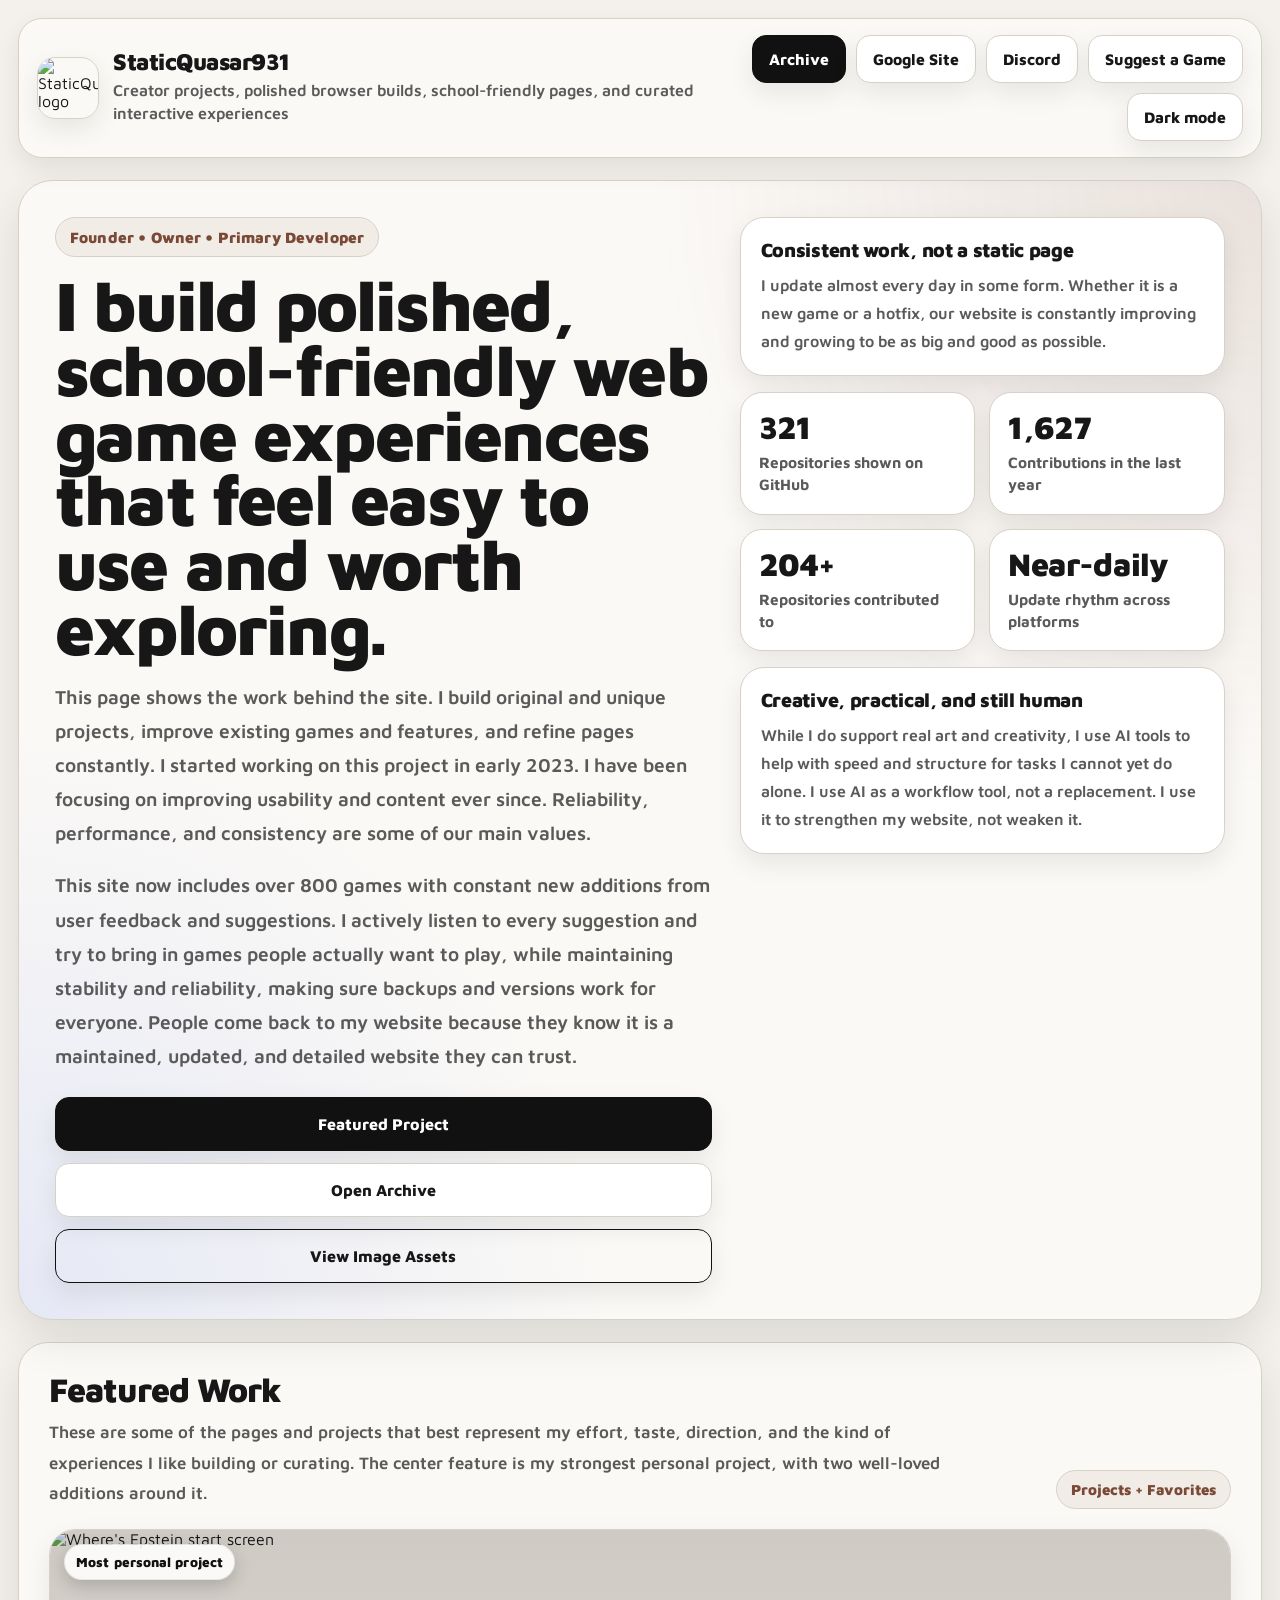
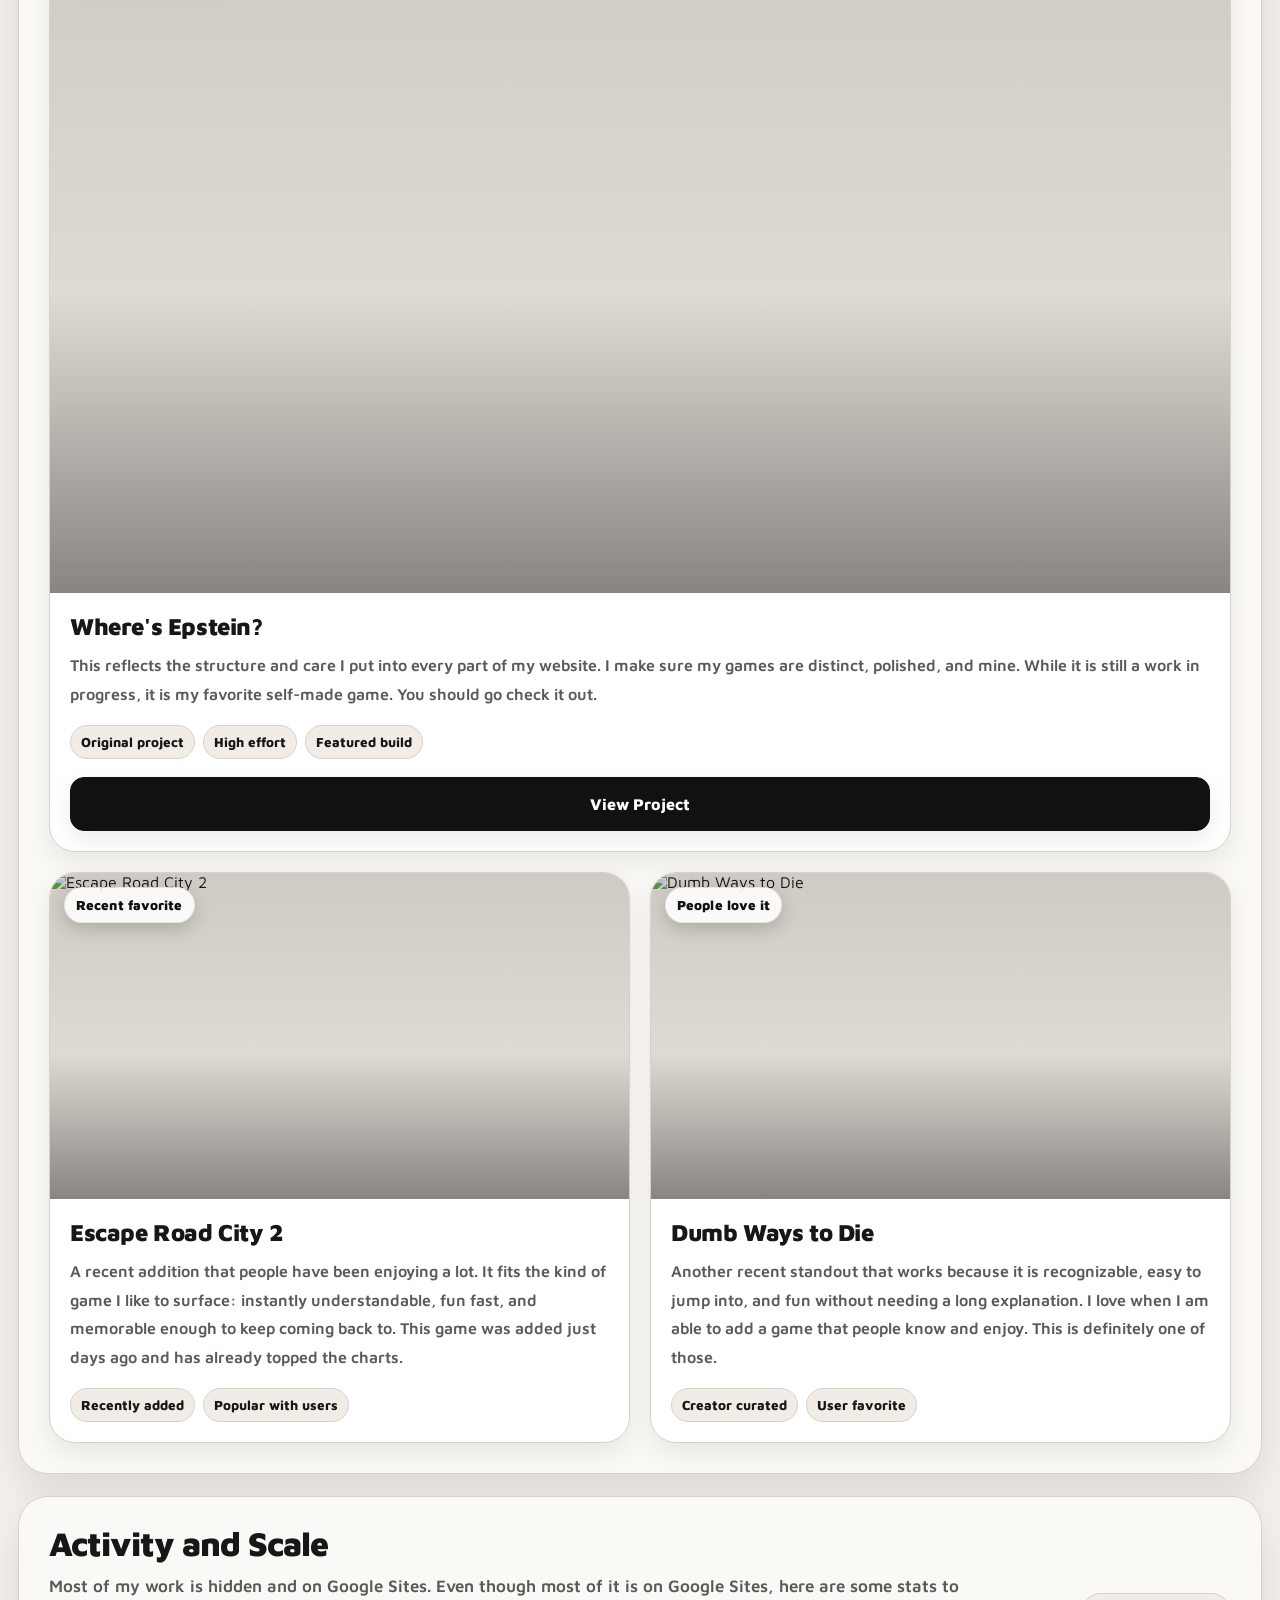
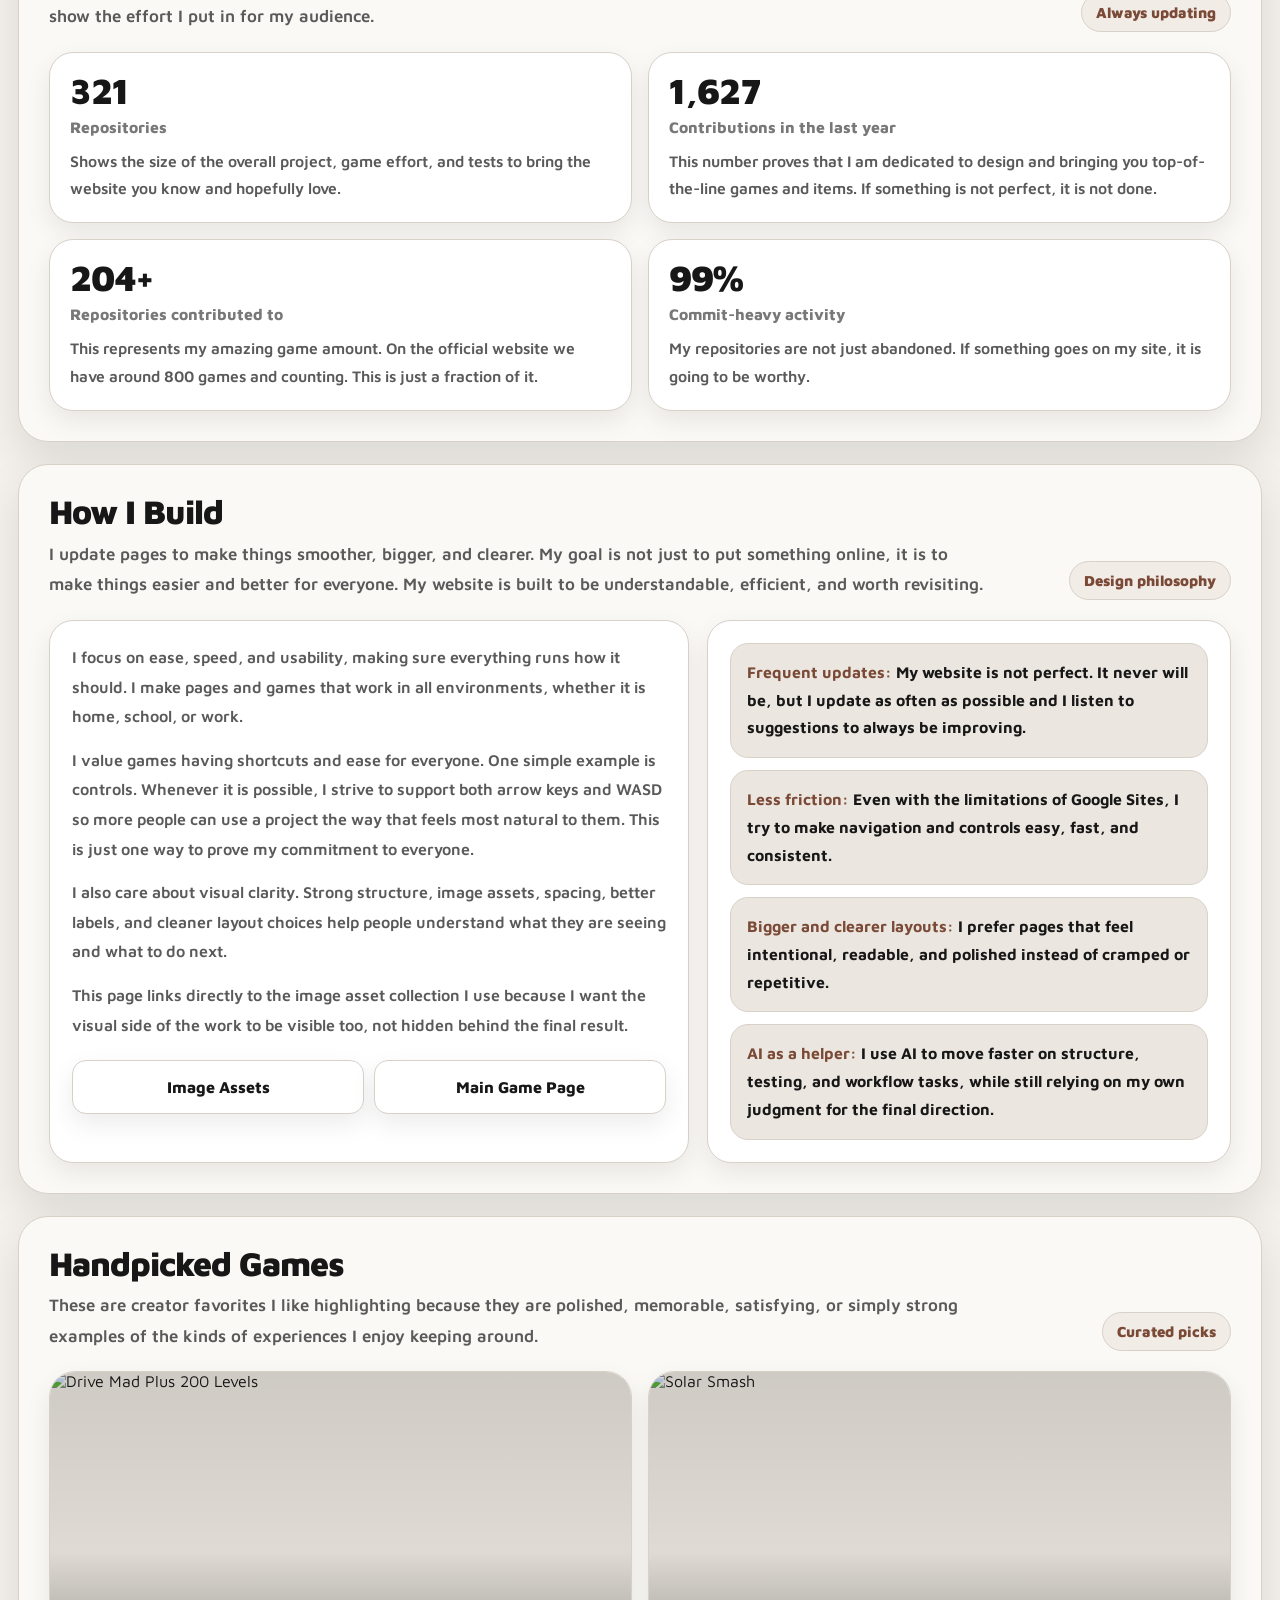
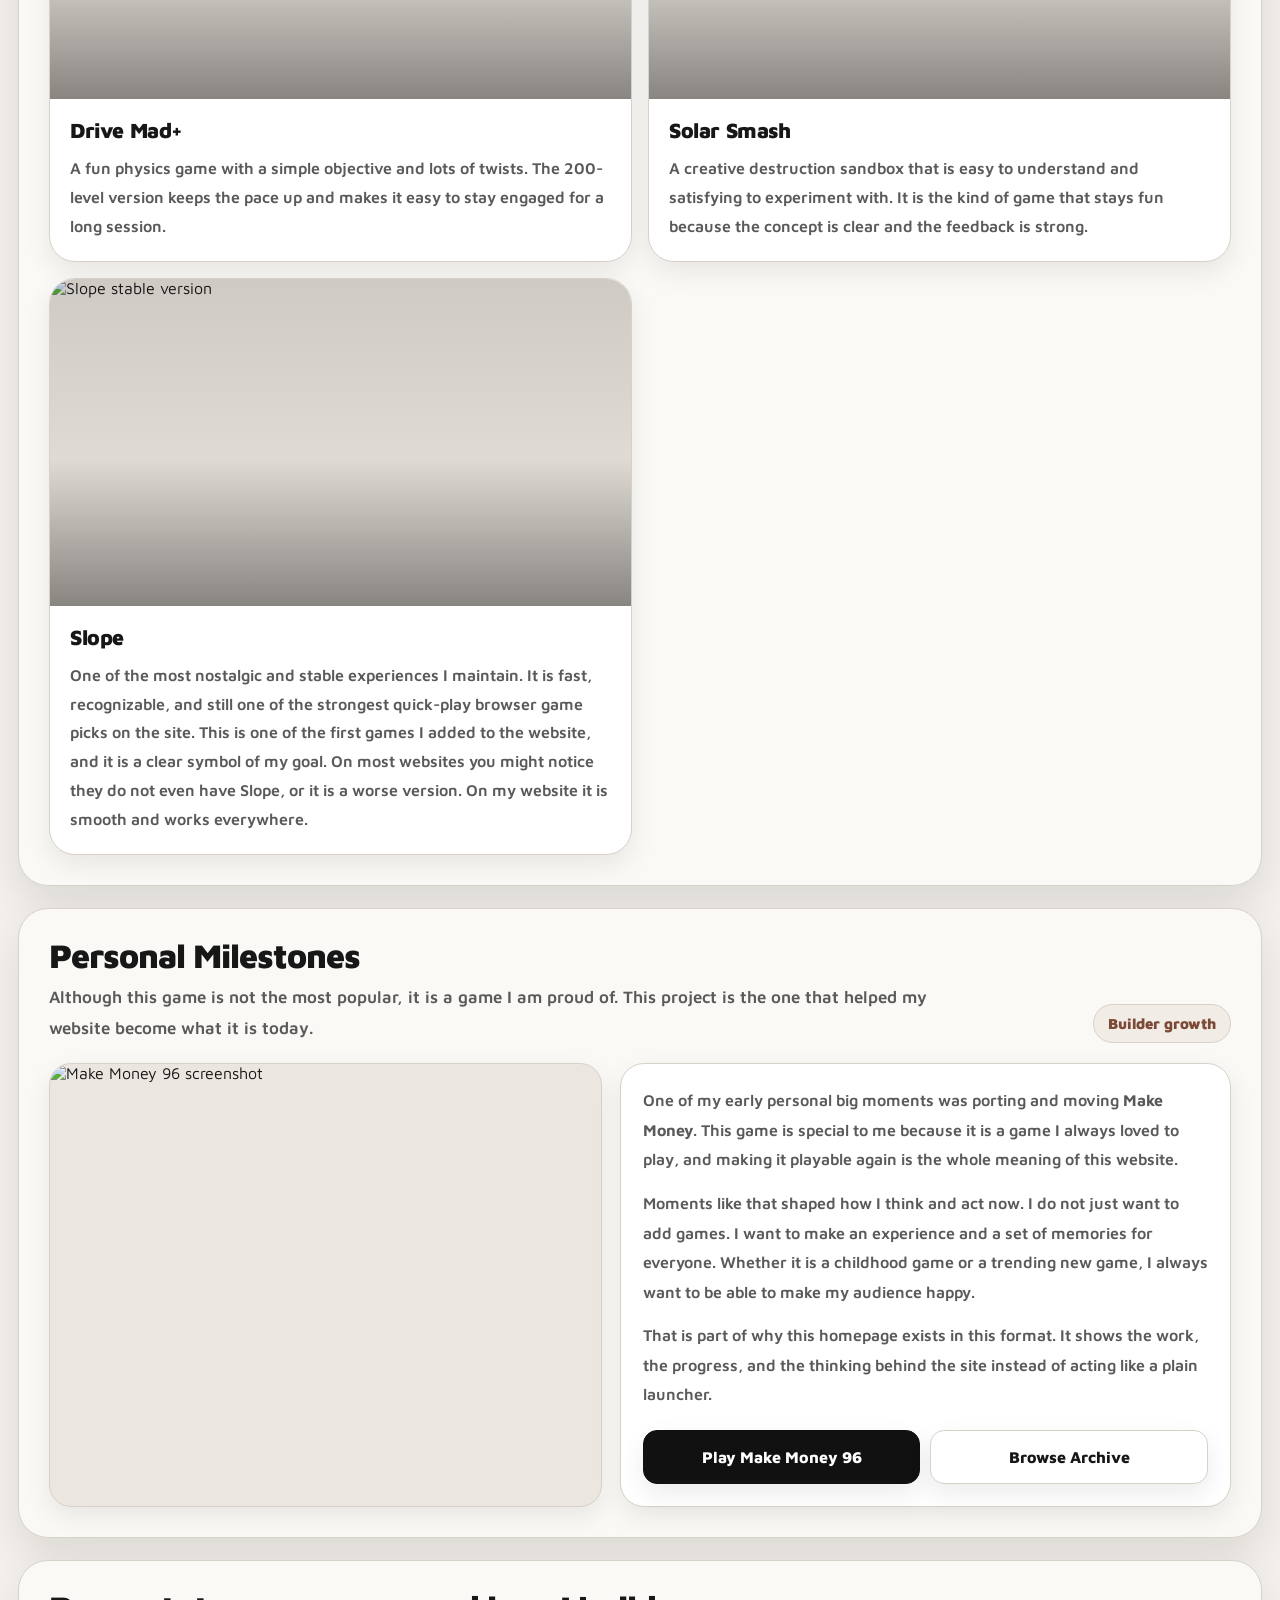
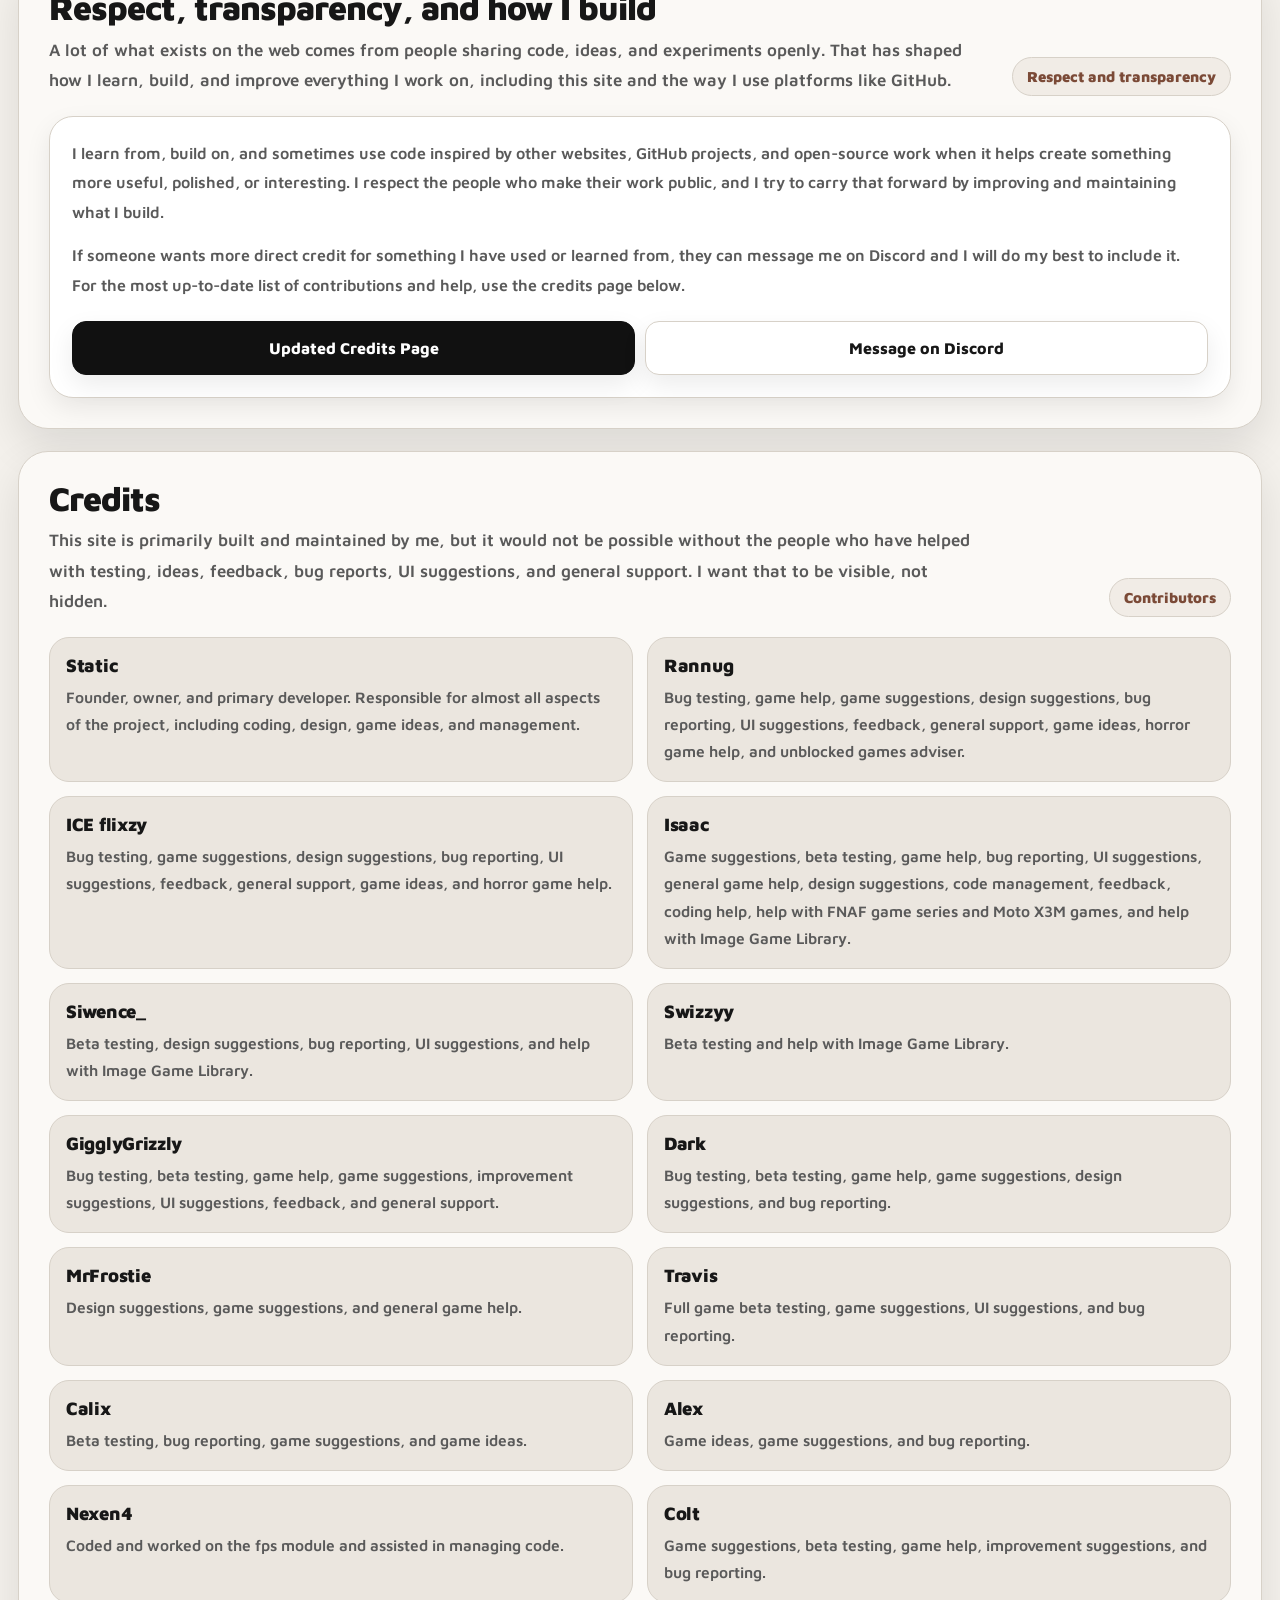
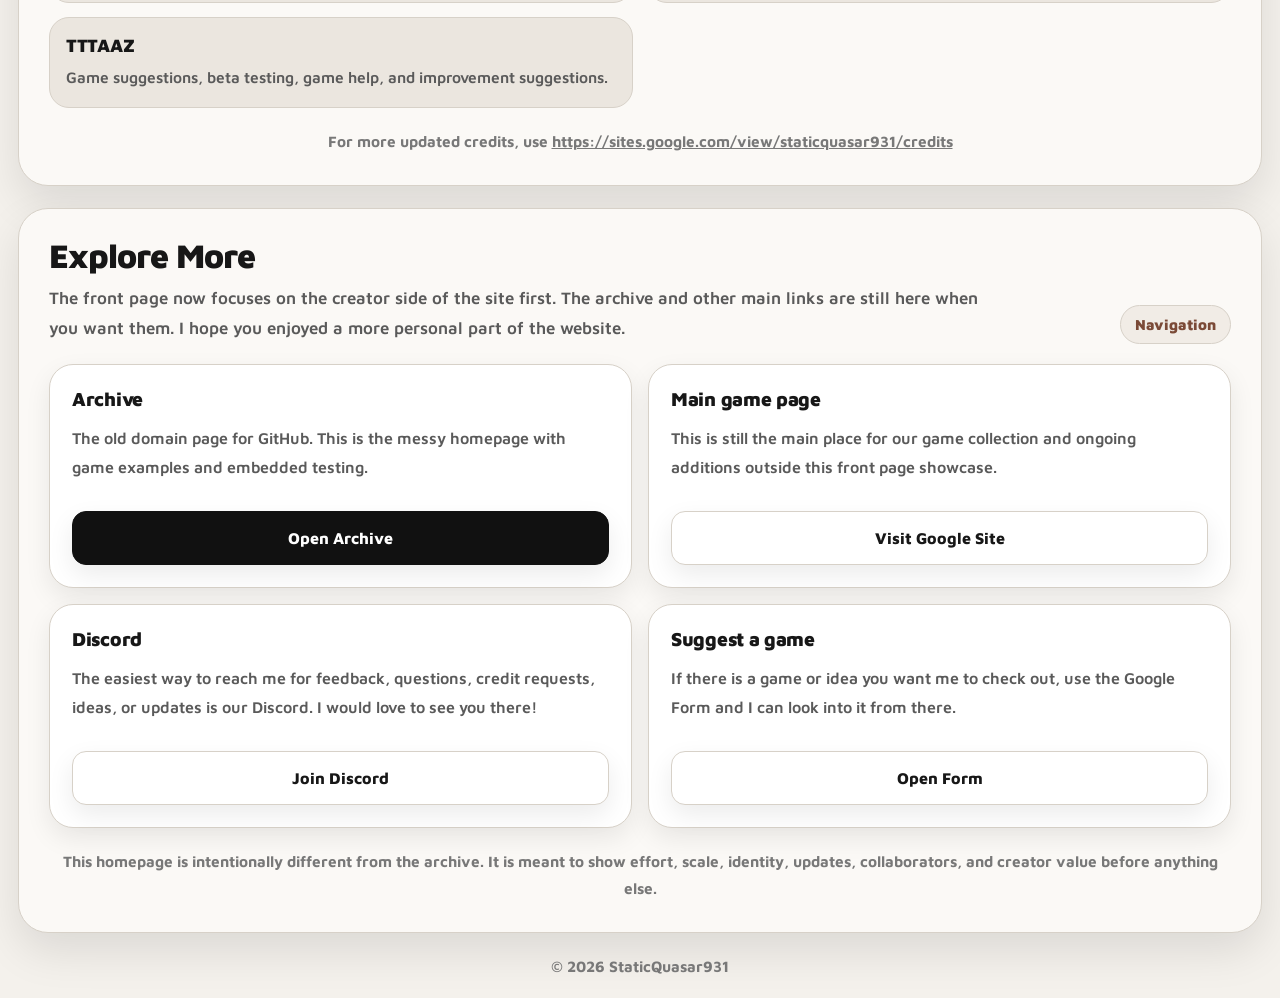
==== commit 320f6775: "Update index.html" ====
--- a/index.html
+++ b/index.html
@@ -3,24 +3,47 @@
 <head>
   <meta charset="UTF-8" />
   <meta name="viewport" content="width=device-width, initial-scale=1.0" />
-  <title>StaticQuasar931 - Free Unblocked Games Hub | 600+ Games</title>
-
-  <meta name="description" content="Play 600+ free unblocked games at StaticQuasar931! Minecraft, Subway Surfers, Drift Hunters, Snow Rider, Slope and more! New games added weekly.">
-  <meta name="keywords" content="unblocked games, free games, StaticQuasar931, school games, Minecraft unblocked, Subway Surfers, Drift Hunters, Slope unblocked, Cookie Clicker unblocked, Crossy Road unblocked, Make Money 96.01 unblocked, static, static 931, staticquasar931, staticq, staticq931">
-  <meta name="author" content="StaticQuasar931">
-  <meta name="google-site-verification" content="Q0JppYFHqNml_qBtmME2bbogn7ObRLMKgi71gvzGsR0" />
-  <meta name="robots" content="index, follow, max-snippet:-1, max-image-preview:large, max-video-preview:-1">
-  <link rel="icon" href="https://res.cloudinary.com/dcsrqennd/image/upload/v1745957169/android-chrome-512x512_cdjilb.png" />
+
+  <title>StaticQuasar931 | Creator Projects, School-Friendly Web Games, Experiments, and Handpicked Favorites</title>
+
+  <meta name="description" content="StaticQuasar931 builds polished, school-friendly web game experiences, original projects, curated favorites, and interactive browser experiments. Explore featured work, creator activity, credits, handpicked games, and the archive." />
+  <meta name="keywords" content="StaticQuasar931, static, staticquasar, staticquasar931, static 931, staticq, staticq931, unblocked games, school-friendly games, browser games, web game creator, game projects, creator portfolio, handpicked games, Where's Epstein, Make Money 96, Escape Road City 2, Dumb Ways to Die, Drive Mad, Solar Smash, Slope, game archive, github pages, staticquasar931 github io" />
+  <meta name="author" content="StaticQuasar931" />
+  <meta name="robots" content="index, follow, max-snippet:-1, max-image-preview:large, max-video-preview:-1" />
+  <meta name="theme-color" content="#111111" />
+  <meta name="color-scheme" content="light dark" />
   <link rel="canonical" href="https://staticquasar931.github.io/" />
-  <link rel="sitemap" type="application/xml" href="https://staticquasar931.github.io" />
-
-  <!-- Structured data to boost discovery -->
+  <link rel="icon" href="https://cdn.jsdelivr.net/gh/StaticQuasar931/Images@main/squarestaticquasar931logo.jpg" />
+
+  <meta property="og:title" content="StaticQuasar931 | Creator Projects, School-Friendly Web Games, Experiments, and Handpicked Favorites" />
+  <meta property="og:description" content="Featured projects, creator activity, handpicked games, credits, and polished browser experiences by StaticQuasar931." />
+  <meta property="og:type" content="website" />
+  <meta property="og:url" content="https://staticquasar931.github.io/" />
+  <meta property="og:image" content="https://cdn.jsdelivr.net/gh/StaticQuasar931/Images@main/WheresEpsteinstartscreen.png" />
+
+  <meta name="twitter:card" content="summary_large_image" />
+  <meta name="twitter:title" content="StaticQuasar931 | Creator Projects, School-Friendly Web Games, Experiments, and Handpicked Favorites" />
+  <meta name="twitter:description" content="Explore featured projects, activity, credits, and curated browser experiences by StaticQuasar931." />
+  <meta name="twitter:image" content="https://cdn.jsdelivr.net/gh/StaticQuasar931/Images@main/WheresEpsteinstartscreen.png" />
+
+  <link rel="preconnect" href="https://cdn.jsdelivr.net" />
+  <link rel="preconnect" href="https://fonts.googleapis.com" />
+  <link rel="preconnect" href="https://fonts.gstatic.com" crossorigin />
+  <link href="https://fonts.googleapis.com/css2?family=Maven+Pro:wght@400;500;600;700;800;900&display=swap" rel="stylesheet" />
+
+  <script async src="https://pagead2.googlesyndication.com/pagead/js/adsbygoogle.js?client=ca-pub-1415298662803026" crossorigin="anonymous"></script>
+
   <script type="application/ld+json">
   {
     "@context":"https://schema.org",
     "@type":"WebSite",
-    "name":"StaticQuasar931 - Free Unblocked Games",
+    "name":"StaticQuasar931",
     "url":"https://staticquasar931.github.io/",
+    "description":"Creator site for polished browser projects, school-friendly web game experiences, experimental pages, and curated favorites.",
+    "author":{
+      "@type":"Person",
+      "name":"StaticQuasar931"
+    },
     "potentialAction":{
       "@type":"SearchAction",
       "target":"https://www.google.com/search?q=site%3Astaticquasar931.github.io+{search_term_string}",
@@ -29,566 +52,1420 @@
   }
   </script>
 
-  <script async src="https://pagead2.googlesyndication.com/pagead/js/adsbygoogle.js?client=ca-pub-1415298662803026"
-     crossorigin="anonymous"></script>
-
   <style>
-    html, body {
-      margin: 0;
-      padding: 0;
-      font-family: Arial, sans-serif;
-      background: linear-gradient(to bottom, #0f2027, #203a43, #2c5364);
-      color: white;
-      scroll-behavior: smooth;
-      overflow-x: hidden;
-    }
-
-    header, nav, footer { text-align: center; padding: 15px; }
-
-    .top-announcement {
-      background: #2196F3;
-      padding: 12px;
-      text-align: center;
-      font-size: 1em;
-      font-weight: bold;
-    }
-    .top-announcement a {
-      color: #fff200; font-weight: bold; margin: 0 10px; text-decoration: none; transition: color .3s;
-    }
-    .top-announcement a:hover { color: #ffffff; }
-
-    nav { margin-top: 12px; }
-    nav .quick-links a{
-      display:inline-block;margin:6px 8px;padding:8px 12px;border-radius:8px;background:rgba(255,255,255,.08);
-      color:#fff;text-decoration:none;font-weight:600;
-    }
-    nav .quick-links a:hover{background:rgba(255,255,255,.16);}
-
-    #themeButton {
-      position: fixed; top: 20px; left: 20px; background: #4CAF50; color: white; border: none; padding: 10px 20px; border-radius: 8px; cursor: pointer; z-index: 1000;
-    }
-    #themeSelector {
-      position: fixed; top: 70px; left: 20px; background: #333; color: white; padding: 10px; border-radius: 10px; display: none; z-index: 1000;
-    }
-    #themeSelector select { background: #4CAF50; color: white; border: none; padding: 5px; border-radius: 6px; margin-top: 5px; cursor: pointer; }
-
-    .game-section {
-      background: rgba(0,0,0,0.6);
-      margin: 20px auto;
-      padding: 20px;
-      border-radius: 12px;
-      width: 90%;
-      max-width: 1000px;
-      text-align: center;
-      position: relative;
-    }
-
-    /* Image-based placeholders */
-    .game-placeholder{
-      position: relative;
-      width: 100%;
-      height: 600px;
-      border-radius: 10px;
-      overflow: hidden;
+    :root{
+      --font-main:"Maven Pro", Arial, sans-serif;
+      --bg:#f4f1ec;
+      --bg-soft:#ebe6df;
+      --panel:#fbf9f6;
+      --panel-2:#ffffff;
+      --text:#171717;
+      --muted:#5a5a5a;
+      --soft:#787878;
+      --line:#d7d1c8;
+      --shadow:0 18px 44px rgba(0,0,0,0.10);
+      --shadow-soft:0 10px 26px rgba(0,0,0,0.08);
+      --accent:#7b4a37;
+      --accent-2:#5f82f2;
+      --button:#111111;
+      --button-text:#ffffff;
+      --button-outline:#111111;
+      --badge:#f1ece6;
+      --hero-glow:
+        radial-gradient(circle at top right, rgba(123,74,55,0.14), transparent 36%),
+        radial-gradient(circle at bottom left, rgba(95,130,242,0.14), transparent 35%);
+    }
+
+    body.dark-mode{
+      --bg:#0f1115;
+      --bg-soft:#151922;
+      --panel:#171b24;
+      --panel-2:#1c212b;
+      --text:#f5f4f1;
+      --muted:#c5c1b7;
+      --soft:#9da6b2;
+      --line:#2a3140;
+      --shadow:0 18px 46px rgba(0,0,0,0.38);
+      --shadow-soft:0 10px 26px rgba(0,0,0,0.28);
+      --accent:#8a5641;
+      --accent-2:#6f95ff;
+      --button:#f4f1ec;
+      --button-text:#111111;
+      --button-outline:#f4f1ec;
+      --badge:#222833;
+      --hero-glow:
+        radial-gradient(circle at top right, rgba(138,86,65,0.18), transparent 38%),
+        radial-gradient(circle at bottom left, rgba(111,149,255,0.14), transparent 35%);
+    }
+
+    *{
+      box-sizing:border-box;
+    }
+
+    html{
+      scroll-behavior:smooth;
+    }
+
+    body{
+      margin:0;
+      font-family:var(--font-main);
+      background:var(--bg);
+      color:var(--text);
+      transition:background 0.25s ease, color 0.25s ease;
+      overflow-x:hidden;
+    }
+
+    a{
+      color:inherit;
+    }
+
+    img{
+      max-width:100%;
+      display:block;
+    }
+
+    .skip-link{
+      position:absolute;
+      left:-9999px;
+      top:auto;
+      width:1px;
+      height:1px;
+      overflow:hidden;
+    }
+
+    .skip-link:focus{
+      position:fixed;
+      left:16px;
+      top:16px;
+      width:auto;
+      height:auto;
+      padding:10px 14px;
+      background:var(--button);
+      color:var(--button-text);
+      border-radius:12px;
+      z-index:9999;
+    }
+
+    .site-shell{
+      width:min(100%, 1800px);
+      margin:0 auto;
+      padding:18px;
+    }
+
+    .topbar{
       display:flex;
       align-items:center;
+      justify-content:space-between;
+      gap:20px;
+      padding:16px 18px;
+      background:var(--panel);
+      border:1px solid var(--line);
+      border-radius:24px;
+      box-shadow:var(--shadow-soft);
+      position:sticky;
+      top:10px;
+      z-index:50;
+      backdrop-filter:blur(10px);
+    }
+
+    .brand{
+      display:flex;
+      align-items:center;
+      gap:14px;
+      min-width:0;
+    }
+
+    .brand img{
+      width:62px;
+      height:62px;
+      object-fit:cover;
+      border-radius:18px;
+      border:1px solid var(--line);
+      box-shadow:var(--shadow-soft);
+      flex-shrink:0;
+    }
+
+    .brand-text{
+      min-width:0;
+    }
+
+    .brand-text h1{
+      margin:0;
+      font-size:1.45rem;
+      line-height:1.02;
+      letter-spacing:-0.5px;
+      font-weight:900;
+    }
+
+    .brand-text p{
+      margin:5px 0 0;
+      color:var(--muted);
+      font-size:1rem;
+      line-height:1.45;
+      font-weight:600;
+    }
+
+    .nav-actions{
+      display:flex;
+      align-items:center;
+      flex-wrap:wrap;
+      justify-content:flex-end;
+      gap:10px;
+    }
+
+    .pill,
+    .button,
+    .toggle-button{
+      display:inline-flex;
+      align-items:center;
       justify-content:center;
+      text-decoration:none;
+      gap:8px;
+      border-radius:14px;
+      font-weight:800;
+      font-family:var(--font-main);
+      transition:transform 0.18s ease, background 0.18s ease, color 0.18s ease, border-color 0.18s ease, box-shadow 0.18s ease;
+    }
+
+    .pill,
+    .toggle-button{
+      min-height:48px;
+      padding:12px 16px;
+      border:1px solid var(--line);
+      background:var(--panel-2);
+      color:var(--text);
+      box-shadow:var(--shadow-soft);
+      cursor:pointer;
+      font-size:0.98rem;
+    }
+
+    .button{
+      min-height:54px;
+      padding:14px 18px;
+      font-size:1rem;
+      box-shadow:var(--shadow-soft);
+      border:1px solid transparent;
+      width:100%;
+    }
+
+    .pill:hover,
+    .button:hover,
+    .toggle-button:hover{
+      transform:translateY(-2px);
+    }
+
+    .pill.primary,
+    .button.primary{
+      background:var(--button);
+      color:var(--button-text);
+      border-color:var(--button);
+    }
+
+    .pill.secondary,
+    .button.secondary{
+      background:var(--panel-2);
+      color:var(--text);
+      border:1px solid var(--line);
+    }
+
+    .button.outline{
+      background:transparent;
+      color:var(--text);
+      border:1px solid var(--button-outline);
+    }
+
+    .hero{
+      margin-top:22px;
+      background:var(--panel);
+      border:1px solid var(--line);
+      border-radius:34px;
+      box-shadow:var(--shadow);
+      overflow:hidden;
+      position:relative;
       isolation:isolate;
     }
-    .game-art{
+
+    .hero::before{
+      content:"";
       position:absolute;
       inset:0;
+      background:var(--hero-glow);
+      pointer-events:none;
+      z-index:0;
+    }
+
+    .hero-grid{
+      position:relative;
+      z-index:1;
+      display:grid;
+      grid-template-columns:minmax(0, 1.15fr) minmax(340px, 0.85fr);
+      gap:28px;
+      padding:36px;
+      align-items:start;
+    }
+
+    .hero-copy{
+      display:flex;
+      flex-direction:column;
+      justify-content:center;
+      min-width:0;
+    }
+
+    .eyebrow{
+      display:inline-flex;
+      align-items:center;
+      width:max-content;
+      padding:10px 14px;
+      border-radius:999px;
+      background:var(--badge);
+      border:1px solid var(--line);
+      color:var(--accent);
+      font-weight:900;
+      font-size:0.96rem;
+      letter-spacing:0.15px;
+      margin-bottom:16px;
+    }
+
+    .hero h2{
+      margin:0;
+      font-size:clamp(2.8rem, 5.5vw, 5.2rem);
+      line-height:0.92;
+      letter-spacing:-1.8px;
+      font-weight:900;
+      max-width:980px;
+    }
+
+    .hero p.lead{
+      margin:18px 0 0;
+      font-size:1.2rem;
+      line-height:1.78;
+      color:var(--muted);
+      max-width:860px;
+      font-weight:600;
+    }
+
+    .hero-actions{
+      display:grid;
+      grid-template-columns:repeat(3, minmax(0, 1fr));
+      gap:12px;
+      margin-top:24px;
+      max-width:920px;
+    }
+
+    .hero-side{
+      display:grid;
+      gap:16px;
+      align-content:start;
+      min-width:0;
+    }
+
+    .side-card{
+      background:var(--panel-2);
+      border:1px solid var(--line);
+      border-radius:24px;
+      padding:20px;
+      box-shadow:var(--shadow-soft);
+    }
+
+    .side-card h3{
+      margin:0 0 10px;
+      font-size:1.22rem;
+      letter-spacing:-0.3px;
+      font-weight:900;
+    }
+
+    .side-card p{
+      margin:0;
+      color:var(--muted);
+      line-height:1.75;
+      font-size:1rem;
+      font-weight:600;
+    }
+
+    .mini-stats{
+      display:grid;
+      grid-template-columns:repeat(2, minmax(0,1fr));
+      gap:14px;
+    }
+
+    .stat-box{
+      background:var(--panel-2);
+      border:1px solid var(--line);
+      border-radius:22px;
+      padding:18px;
+      text-align:left;
+      box-shadow:var(--shadow-soft);
+    }
+
+    .stat-box .num{
+      display:block;
+      font-size:2rem;
+      font-weight:900;
+      line-height:1;
+      letter-spacing:-0.8px;
+    }
+
+    .stat-box .label{
+      display:block;
+      margin-top:8px;
+      color:var(--muted);
+      font-size:0.96rem;
+      line-height:1.45;
+      font-weight:700;
+    }
+
+    main{
+      display:block;
+    }
+
+    .section{
+      width:100%;
+      margin-top:22px;
+      background:var(--panel);
+      border:1px solid var(--line);
+      border-radius:30px;
+      box-shadow:var(--shadow);
+      padding:30px;
+    }
+
+    .section-header{
+      display:flex;
+      justify-content:space-between;
+      align-items:flex-end;
+      gap:18px;
+      margin-bottom:20px;
+    }
+
+    .section-header h2{
+      margin:0;
+      font-size:2.1rem;
+      line-height:1;
+      letter-spacing:-1px;
+      font-weight:900;
+    }
+
+    .section-header p{
+      margin:10px 0 0;
+      color:var(--muted);
+      line-height:1.8;
+      font-size:1.06rem;
+      max-width:940px;
+      font-weight:600;
+    }
+
+    .section-tag{
+      white-space:nowrap;
+      padding:10px 14px;
+      border-radius:999px;
+      background:var(--badge);
+      border:1px solid var(--line);
+      color:var(--accent);
+      font-weight:900;
+      font-size:0.93rem;
+    }
+
+    .featured-grid{
+      display:grid;
+      grid-template-columns:1fr 1.15fr 1fr;
+      gap:20px;
+      align-items:stretch;
+    }
+
+    .project-card{
+      display:flex;
+      flex-direction:column;
+      overflow:hidden;
+      background:var(--panel-2);
+      border:1px solid var(--line);
+      border-radius:26px;
+      box-shadow:var(--shadow-soft);
+      transition:transform 0.2s ease, border-color 0.2s ease, box-shadow 0.2s ease;
+      height:100%;
+      min-width:0;
+    }
+
+    .project-card:hover{
+      transform:translateY(-5px);
+      box-shadow:var(--shadow);
+      border-color:var(--accent-2);
+    }
+
+    .project-media{
+      position:relative;
+      aspect-ratio:16 / 9;
+      overflow:hidden;
+      background:var(--bg-soft);
+      flex-shrink:0;
+    }
+
+    .project-media img{
       width:100%;
       height:100%;
       object-fit:cover;
-      z-index:0;
-    }
-    .game-gradient{
+      transition:transform 0.35s ease;
+    }
+
+    .project-card:hover .project-media img{
+      transform:scale(1.06);
+    }
+
+    .project-media::after{
+      content:"";
       position:absolute;
       inset:0;
-      background: linear-gradient(to top, rgba(0,0,0,.55), rgba(0,0,0,.25), rgba(0,0,0,.55));
-      z-index:1;
-    }
-    .game-overlay{
-      position:relative;
+      background:linear-gradient(to top, rgba(0,0,0,0.42), rgba(0,0,0,0.05) 45%, rgba(0,0,0,0.12));
+      pointer-events:none;
+    }
+
+    .badge{
+      position:absolute;
+      top:14px;
+      left:14px;
       z-index:2;
+      padding:9px 11px;
+      border-radius:999px;
+      background:rgba(255,255,255,0.88);
+      color:#111111;
+      border:1px solid rgba(0,0,0,0.08);
+      font-weight:900;
+      font-size:0.84rem;
+      letter-spacing:0.1px;
+      box-shadow:0 6px 18px rgba(0,0,0,0.18);
+    }
+
+    body.dark-mode .badge{
+      background:rgba(17,17,17,0.86);
+      color:#ffffff;
+      border-color:rgba(255,255,255,0.12);
+    }
+
+    .project-body{
       display:flex;
       flex-direction:column;
-      align-items:center;
+      gap:12px;
+      padding:20px;
+      min-height:0;
+      flex:1;
+    }
+
+    .project-body h3{
+      margin:0;
+      font-size:1.48rem;
+      line-height:1.1;
+      letter-spacing:-0.4px;
+      font-weight:900;
+    }
+
+    .project-body p{
+      margin:0;
+      color:var(--muted);
+      line-height:1.8;
+      font-size:1rem;
+      font-weight:600;
+    }
+
+    .meta-row{
+      display:flex;
+      flex-wrap:wrap;
       gap:8px;
-      padding:10px;
-    }
-
-    .play-button{
-      padding: 12px 25px;
-      margin: 3px;
-      font-size: 1.1em;
-      background: #00bcd4;
-      color: white;
-      border: none;
-      border-radius: 10px;
-      cursor: pointer;
-      transition: transform .1s ease, background .3s ease;
-      display:inline-block;
-      text-decoration:none;
+      margin-top:auto;
+      padding-top:4px;
+    }
+
+    .meta{
+      padding:8px 10px;
+      border-radius:999px;
+      background:var(--badge);
+      border:1px solid var(--line);
+      color:var(--text);
+      font-size:0.84rem;
+      font-weight:800;
+    }
+
+    .action-row{
+      display:grid;
+      grid-template-columns:repeat(2, minmax(0, 1fr));
+      gap:10px;
+      padding-top:6px;
+      margin-top:auto;
+    }
+
+    .action-row.one{
+      grid-template-columns:1fr;
+    }
+
+    .stats-grid{
+      display:grid;
+      grid-template-columns:repeat(4, minmax(0,1fr));
+      gap:16px;
+    }
+
+    .big-stat{
+      background:var(--panel-2);
+      border:1px solid var(--line);
+      border-radius:24px;
+      padding:20px;
+      box-shadow:var(--shadow-soft);
+      min-width:0;
+    }
+
+    .big-stat .num{
+      display:block;
+      font-size:2.25rem;
+      line-height:1;
+      font-weight:900;
+      letter-spacing:-1px;
+    }
+
+    .big-stat .label{
+      display:block;
+      margin-top:9px;
+      color:var(--soft);
+      font-size:0.98rem;
+      font-weight:800;
+    }
+
+    .big-stat p{
+      margin:12px 0 0;
+      color:var(--muted);
+      font-size:0.98rem;
+      line-height:1.75;
+      font-weight:600;
+    }
+
+    .two-col{
+      display:grid;
+      grid-template-columns:1.1fr 0.9fr;
+      gap:18px;
+    }
+
+    .copy-card,
+    .list-card,
+    .credit-card,
+    .milestone-card,
+    .explore-card{
+      background:var(--panel-2);
+      border:1px solid var(--line);
+      border-radius:24px;
+      padding:22px;
+      box-shadow:var(--shadow-soft);
+      min-width:0;
+    }
+
+    .copy-card p,
+    .credit-card p,
+    .milestone-card p,
+    .explore-card p{
+      margin:0 0 14px;
+      color:var(--muted);
+      line-height:1.85;
+      font-size:1rem;
+      font-weight:600;
+    }
+
+    .copy-card p:last-child,
+    .credit-card p:last-child,
+    .milestone-card p:last-child,
+    .explore-card p:last-child{
+      margin-bottom:0;
+    }
+
+    .bullet-list{
+      list-style:none;
+      margin:0;
+      padding:0;
+      display:grid;
+      gap:12px;
+    }
+
+    .bullet-list li{
+      background:var(--bg-soft);
+      border:1px solid var(--line);
+      border-radius:18px;
+      padding:15px 16px;
+      color:var(--text);
+      line-height:1.75;
+      font-size:0.99rem;
       font-weight:700;
     }
-    .play-button:hover{ background:#0097a7; transform: translateY(-1px); }
-
-    .google-site-link, .direct-link{
-      display:inline-block;
-      color:#ffd700;
-      font-weight:bold;
-      text-decoration:none;
-    }
-    .google-site-link:hover, .direct-link:hover{ color:#fff; }
-
-    iframe{
-      width:100%; height:600px; border:none; border-radius:10px; display:none; margin-top:10px;
-    }
-
-    .fullscreen-btn{
-      margin-top: 10px;
-      padding: 8px 15px;
-      background: #673ab7;
-      color: white;
-      border: none;
-      border-radius: 8px;
-      cursor: pointer;
-    }
-
-    #topButton{
-      position:fixed; bottom:20px; right:20px; padding:10px; background:#333; color:white; border-radius:8px; font-size:14px; cursor:pointer; display:none; z-index:1000;
-    }
-    #achievementToast{
-      position:fixed; top:20px; right:20px; background:#4caf50; color:white; padding:15px 25px; border-radius:10px; display:none; font-size:1em; z-index:10000;
-    }
-
-    /* Compact HTML sitemap */
-    .html-sitemap{
-      width:90%; max-width:1100px; margin:10px auto 40px; background:rgba(0,0,0,0.5);
-      border-radius:12px; padding:16px; text-align:left;
-    }
-    .sitemap-grid{
+
+    .bullet-list strong{
+      color:var(--accent);
+    }
+
+    .games-grid{
       display:grid;
-      grid-template-columns: repeat(auto-fit, minmax(220px, 1fr));
-      gap:8px;
-      list-style:none;
-      padding:0;
-      margin:12px 0 0 0;
-    }
-    .sitemap-grid a{
-      display:block;
-      padding:8px 10px;
-      border-radius:8px;
-      background:rgba(255,255,255,0.08);
-      color:#9cf3ff;
-      text-decoration:none;
-      white-space:nowrap;
+      grid-template-columns:repeat(3, minmax(0,1fr));
+      gap:16px;
+      align-items:stretch;
+    }
+
+    .games-grid .project-card h3{
+      font-size:1.32rem;
+    }
+
+    .games-grid .project-card{
+      min-height:100%;
+    }
+
+    .milestone-grid{
+      display:grid;
+      grid-template-columns:minmax(320px, 0.95fr) minmax(320px, 1.05fr);
+      gap:18px;
+      align-items:stretch;
+    }
+
+    .milestone-shot{
+      border-radius:22px;
       overflow:hidden;
-      text-overflow:ellipsis;
+      border:1px solid var(--line);
+      background:var(--bg-soft);
+      min-height:340px;
+      box-shadow:var(--shadow-soft);
+    }
+
+    .milestone-shot img{
+      width:100%;
+      height:100%;
+      object-fit:cover;
+    }
+
+    .milestone-card{
+      display:flex;
+      flex-direction:column;
+    }
+
+    .credits-grid{
+      display:grid;
+      grid-template-columns:repeat(2, minmax(0,1fr));
+      gap:14px;
+    }
+
+    .credit-item{
+      background:var(--bg-soft);
+      border:1px solid var(--line);
+      border-radius:20px;
+      padding:16px;
+      min-width:0;
+    }
+
+    .credit-item h3{
+      margin:0 0 8px;
+      font-size:1.15rem;
+      letter-spacing:-0.3px;
+      font-weight:900;
+    }
+
+    .credit-item p{
+      margin:0;
+      color:var(--muted);
+      line-height:1.75;
+      font-size:0.97rem;
       font-weight:600;
     }
-    .sitemap-grid a:hover{ background:rgba(255,255,255,0.16); }
-
-    @media(max-width:600px){
-      .game-placeholder, iframe{ height:400px; }
+
+    .explore-grid{
+      display:grid;
+      grid-template-columns:repeat(4, minmax(0,1fr));
+      gap:16px;
+      align-items:stretch;
+    }
+
+    .explore-card{
+      display:flex;
+      flex-direction:column;
+      gap:14px;
+      height:100%;
+    }
+
+    .explore-card h3{
+      margin:0;
+      font-size:1.2rem;
+      letter-spacing:-0.3px;
+      font-weight:900;
+    }
+
+    .explore-card p{
+      flex:1;
+    }
+
+    .footer-note{
+      margin-top:20px;
+      color:var(--soft);
+      font-size:0.96rem;
+      line-height:1.75;
+      text-align:center;
+      font-weight:700;
+    }
+
+    .seo-hidden{
+      position:absolute;
+      left:-99999px;
+      top:auto;
+      width:1px;
+      height:1px;
+      overflow:hidden;
+    }
+
+    @media (max-width: 1300px){
+      .featured-grid,
+      .stats-grid,
+      .games-grid,
+      .explore-grid,
+      .credits-grid{
+        grid-template-columns:repeat(2, minmax(0,1fr));
+      }
+
+      .featured-grid > :nth-child(2){
+        order:-1;
+        grid-column:1 / -1;
+      }
+
+      .hero-actions{
+        grid-template-columns:1fr;
+        max-width:none;
+      }
+    }
+
+    @media (max-width: 1080px){
+      .hero-grid,
+      .two-col,
+      .milestone-grid{
+        grid-template-columns:1fr;
+      }
+    }
+
+    @media (max-width: 860px){
+      .site-shell{
+        padding:12px;
+      }
+
+      .topbar{
+        position:relative;
+        top:0;
+        flex-direction:column;
+        align-items:stretch;
+      }
+
+      .nav-actions{
+        justify-content:flex-start;
+      }
+
+      .featured-grid,
+      .stats-grid,
+      .games-grid,
+      .explore-grid,
+      .credits-grid,
+      .mini-stats,
+      .action-row{
+        grid-template-columns:1fr;
+      }
+
+      .hero{
+        border-radius:26px;
+      }
+
+      .hero-grid{
+        padding:24px;
+      }
+
+      .section{
+        padding:22px;
+      }
+
+      .section-header{
+        flex-direction:column;
+        align-items:flex-start;
+      }
+
+      .hero h2{
+        font-size:2.8rem;
+      }
+
+      .button,
+      .pill,
+      .toggle-button{
+        width:100%;
+      }
     }
   </style>
+
+  <script>
+    (function () {
+      try {
+        var savedTheme = localStorage.getItem("static-theme");
+        var prefersDark = window.matchMedia && window.matchMedia("(prefers-color-scheme: dark)").matches;
+        if (savedTheme === "dark" || (!savedTheme && prefersDark)) {
+          document.addEventListener("DOMContentLoaded", function () {
+            document.body.classList.add("dark-mode");
+          });
+        }
+      } catch (e) {}
+    })();
+  </script>
 </head>
 <body>
-
-<div class="top-announcement">
-  🎮 Welcome to <strong>StaticQuasar931</strong> — 600+ Free Unblocked Games! |
-  <a href="https://discord.gg/DP2hM7RRhR" target="_blank">Join Discord</a> |
-  <a href="https://sites.google.com/view/staticquasar931" target="_blank">Visit Google Site</a> |
-  <a href="https://docs.google.com/forms/d/e/1FAIpQLSfFiegPH6GsWIWERzfbtptJW2GMk4exkrTQsdqlR2-2oj83zA/viewform" target="_blank">Suggest a Game</a>
-</div>
-
-<header>
-  <h1>StaticQuasar931 - Free Unblocked Games Hub</h1>
-  <nav aria-label="Popular game links">
-    <div class="quick-links">
-      <a href="https://staticquasar931.github.io/Minecraft-hub/" target="_blank" rel="noopener">Minecraft Hub (unblocked)</a>
-      <a href="https://staticquasar931.github.io/Subway-Surfers/" target="_blank" rel="noopener">Subway Surfers (unblocked)</a>
-      <!-- ✅ Use YOUR links -->
-      <a href="https://staticquasar931.github.io/snowrider3D/" target="_blank" rel="noopener">Snow Rider 3D (unblocked)</a>
-      <a href="https://sites.google.com/view/staticquasar931/gm3z/sl0pe?authuser=0" target="_blank" rel="noopener">Slope (unblocked)</a>
-      <a href="https://sites.google.com/view/staticquasar931/gm3z/drift-hunters?authuser=0" target="_blank" rel="noopener">Drift Hunters (unblocked)</a>
-      <a href="https://staticquasar931.github.io/Cookie-Clicker/" target="_blank" rel="noopener">Cookie Clicker (unblocked)</a>
-      <a href="https://staticquasar931.github.io/Crossy-Road/" target="_blank" rel="noopener">Crossy Road (unblocked)</a>
-      <a href="https://staticquasar931.github.io/Make-Money-96.01/" target="_blank" rel="noopener">Make Money 96.01 (unblocked)</a>
+  <a class="skip-link" href="#main">Skip to content</a>
+
+  <div class="site-shell">
+    <header class="topbar" aria-label="Site header">
+      <div class="brand">
+        <img src="https://cdn.jsdelivr.net/gh/StaticQuasar931/Images@main/squarestaticquasar931logo.jpg" alt="StaticQuasar931 logo" />
+        <div class="brand-text">
+          <h1>StaticQuasar931</h1>
+          <p>Creator projects, polished browser builds, school-friendly pages, and curated interactive experiences</p>
+        </div>
+      </div>
+
+      <nav class="nav-actions" aria-label="Quick links">
+        <a class="pill primary" href="archive.html">Archive</a>
+        <a class="pill secondary" href="https://sites.google.com/view/staticquasar931/gm3z" target="_blank" rel="noopener">Google Site</a>
+        <a class="pill secondary" href="https://discord.gg/DP2hM7RRhR" target="_blank" rel="noopener">Discord</a>
+        <a class="pill secondary" href="https://docs.google.com/forms/d/e/1FAIpQLSfFiegPH6GsWIWERzfbtptJW2GMk4exkrTQsdqlR2-2oj83zA/viewform" target="_blank" rel="noopener">Suggest a Game</a>
+        <button class="toggle-button" id="themeToggle" type="button" aria-pressed="false">Toggle theme</button>
+      </nav>
+    </header>
+
+    <main id="main">
+      <section class="hero" aria-label="Hero">
+        <div class="hero-grid">
+          <div class="hero-copy">
+            <div class="eyebrow">Founder • Owner • Primary Developer</div>
+            <h2>I build polished, school-friendly web game experiences that feel easy to use and worth exploring.</h2>
+            <p class="lead">
+              This page shows the work behind the site. I build original and unique projects, improve existing games and features, and refine pages constantly. I started working on this project in early 2023. I have been focusing on improving usability and content ever since. Reliability, performance, and consistency are some of our main values.
+            </p>
+            <p class="lead">
+              This site now includes over 800 games with constant new additions from user feedback and suggestions. I actively listen to every suggestion and try to bring in games people actually want to play, while maintaining stability and reliability, making sure backups and versions work for everyone. People come back to my website because they know it is a maintained, updated, and detailed website they can trust.
+            </p>
+
+            <div class="hero-actions">
+              <a class="button primary" href="https://staticquasar931.github.io/Wheres-Epstein/">Featured Project</a>
+              <a class="button secondary" href="archive.html">Open Archive</a>
+              <a class="button outline" href="https://staticquasar931.github.io/Images/" target="_blank" rel="noopener">View Image Assets</a>
+            </div>
+          </div>
+
+          <aside class="hero-side" aria-label="Creator highlights">
+            <div class="side-card">
+              <h3>Consistent work, not a static page</h3>
+              <p>
+                I update almost every day in some form. Whether it is a new game or a hotfix, our website is constantly improving and growing to be as big and good as possible.
+              </p>
+            </div>
+
+            <div class="mini-stats">
+              <div class="stat-box">
+                <span class="num">321</span>
+                <span class="label">Repositories shown on GitHub</span>
+              </div>
+              <div class="stat-box">
+                <span class="num">1,627</span>
+                <span class="label">Contributions in the last year</span>
+              </div>
+              <div class="stat-box">
+                <span class="num">204+</span>
+                <span class="label">Repositories contributed to</span>
+              </div>
+              <div class="stat-box">
+                <span class="num">Near-daily</span>
+                <span class="label">Update rhythm across platforms</span>
+              </div>
+            </div>
+
+            <div class="side-card">
+              <h3>Creative, practical, and still human</h3>
+              <p>
+                While I do support real art and creativity, I use AI tools to help with speed and structure for tasks I cannot yet do alone. I use AI as a workflow tool, not a replacement. I use it to strengthen my website, not weaken it.
+              </p>
+            </div>
+          </aside>
+        </div>
+      </section>
+
+      <section class="section" aria-label="Featured work">
+        <div class="section-header">
+          <div>
+            <h2>Featured Work</h2>
+            <p>
+              These are some of the pages and projects that best represent my effort, taste, direction, and the kind of experiences I like building or curating. The center feature is my strongest personal project, with two well-loved additions around it.
+            </p>
+          </div>
+          <div class="section-tag">Projects + Favorites</div>
+        </div>
+
+        <div class="featured-grid">
+          <article class="project-card">
+            <div class="project-media">
+              <span class="badge">Recent favorite</span>
+              <img src="https://cdn.jsdelivr.net/gh/StaticQuasar931/Images@main/escaperoadcity2.png" alt="Escape Road City 2" />
+            </div>
+            <div class="project-body">
+              <h3>Escape Road City 2</h3>
+              <p>
+                A recent addition that people have been enjoying a lot. It fits the kind of game I like to surface: instantly understandable, fun fast, and memorable enough to keep coming back to. This game was added just days ago and has already topped the charts.
+              </p>
+              <div class="meta-row">
+                <span class="meta">Recently added</span>
+                <span class="meta">Popular with users</span>
+              </div>
+            </div>
+          </article>
+
+          <article class="project-card">
+            <div class="project-media">
+              <span class="badge">Most personal project</span>
+              <img src="https://cdn.jsdelivr.net/gh/StaticQuasar931/Images@main/WheresEpsteinstartscreen.png" alt="Where's Epstein start screen" />
+            </div>
+            <div class="project-body">
+              <h3>Where's Epstein?</h3>
+              <p>
+                This reflects the structure and care I put into every part of my website. I make sure my games are distinct, polished, and mine. While it is still a work in progress, it is my favorite self-made game. You should go check it out.
+              </p>
+              <div class="meta-row">
+                <span class="meta">Original project</span>
+                <span class="meta">High effort</span>
+                <span class="meta">Featured build</span>
+              </div>
+              <div class="action-row one">
+                <a class="button primary" href="https://staticquasar931.github.io/Wheres-Epstein/">View Project</a>
+              </div>
+            </div>
+          </article>
+
+          <article class="project-card">
+            <div class="project-media">
+              <span class="badge">People love it</span>
+              <img src="https://cdn.jsdelivr.net/gh/StaticQuasar931/Images@main/dumbwaystodieicon.webp" alt="Dumb Ways to Die" />
+            </div>
+            <div class="project-body">
+              <h3>Dumb Ways to Die</h3>
+              <p>
+                Another recent standout that works because it is recognizable, easy to jump into, and fun without needing a long explanation. I love when I am able to add a game that people know and enjoy. This is definitely one of those.
+              </p>
+              <div class="meta-row">
+                <span class="meta">Creator curated</span>
+                <span class="meta">User favorite</span>
+              </div>
+            </div>
+          </article>
+        </div>
+      </section>
+
+      <section class="section" aria-label="Activity and scale">
+        <div class="section-header">
+          <div>
+            <h2>Activity and Scale</h2>
+            <p>
+              Most of my work is hidden and on Google Sites. Even though most of it is on Google Sites, here are some stats to show the effort I put in for my audience.
+            </p>
+          </div>
+          <div class="section-tag">Always updating</div>
+        </div>
+
+        <div class="stats-grid">
+          <div class="big-stat">
+            <span class="num">321</span>
+            <span class="label">Repositories</span>
+            <p>Shows the size of the overall project, game effort, and tests to bring the website you know and hopefully love.</p>
+          </div>
+
+          <div class="big-stat">
+            <span class="num">1,627</span>
+            <span class="label">Contributions in the last year</span>
+            <p>This number proves that I am dedicated to design and bringing you top-of-the-line games and items. If something is not perfect, it is not done.</p>
+          </div>
+
+          <div class="big-stat">
+            <span class="num">204+</span>
+            <span class="label">Repositories contributed to</span>
+            <p>This represents my amazing game amount. On the official website we have around 800 games and counting. This is just a fraction of it.</p>
+          </div>
+
+          <div class="big-stat">
+            <span class="num">99%</span>
+            <span class="label">Commit-heavy activity</span>
+            <p>My repositories are not just abandoned. If something goes on my site, it is going to be worthy.</p>
+          </div>
+        </div>
+      </section>
+
+      <section class="section" aria-label="How I build">
+        <div class="section-header">
+          <div>
+            <h2>How I Build</h2>
+            <p>
+              I update pages to make things smoother, bigger, and clearer. My goal is not just to put something online, it is to make things easier and better for everyone. My website is built to be understandable, efficient, and worth revisiting.
+            </p>
+          </div>
+          <div class="section-tag">Design philosophy</div>
+        </div>
+
+        <div class="two-col">
+          <div class="copy-card">
+            <p>
+              I focus on ease, speed, and usability, making sure everything runs how it should. I make pages and games that work in all environments, whether it is home, school, or work.
+            </p>
+            <p>
+              I value games having shortcuts and ease for everyone. One simple example is controls. Whenever it is possible, I strive to support both arrow keys and WASD so more people can use a project the way that feels most natural to them. This is just one way to prove my commitment to everyone.
+            </p>
+            <p>
+              I also care about visual clarity. Strong structure, image assets, spacing, better labels, and cleaner layout choices help people understand what they are seeing and what to do next.
+            </p>
+            <p>
+              This page links directly to the image asset collection I use because I want the visual side of the work to be visible too, not hidden behind the final result.
+            </p>
+            <div class="action-row">
+              <a class="button secondary" href="https://staticquasar931.github.io/Images/" target="_blank" rel="noopener">Image Assets</a>
+              <a class="button secondary" href="https://sites.google.com/view/staticquasar931/gm3z" target="_blank" rel="noopener">Main Game Page</a>
+            </div>
+          </div>
+
+          <div class="list-card">
+            <ul class="bullet-list">
+              <li><strong>Frequent updates:</strong> My website is not perfect. It never will be, but I update as often as possible and I listen to suggestions to always be improving.</li>
+              <li><strong>Less friction:</strong> Even with the limitations of Google Sites, I try to make navigation and controls easy, fast, and consistent.</li>
+              <li><strong>Bigger and clearer layouts:</strong> I prefer pages that feel intentional, readable, and polished instead of cramped or repetitive.</li>
+              <li><strong>AI as a helper:</strong> I use AI to move faster on structure, testing, and workflow tasks, while still relying on my own judgment for the final direction.</li>
+            </ul>
+          </div>
+        </div>
+      </section>
+
+      <section class="section" aria-label="Handpicked games">
+        <div class="section-header">
+          <div>
+            <h2>Handpicked Games</h2>
+            <p>
+              These are creator favorites I like highlighting because they are polished, memorable, satisfying, or simply strong examples of the kinds of experiences I enjoy keeping around.
+            </p>
+          </div>
+          <div class="section-tag">Curated picks</div>
+        </div>
+
+        <div class="games-grid">
+          <article class="project-card">
+            <div class="project-media">
+              <img src="https://cdn.jsdelivr.net/gh/StaticQuasar931/Images@main/Drive_Mad_%2B_200_Levels.png" alt="Drive Mad Plus 200 Levels" />
+            </div>
+            <div class="project-body">
+              <h3>Drive Mad+</h3>
+              <p>
+                A fun physics game with a simple objective and lots of twists. The 200-level version keeps the pace up and makes it easy to stay engaged for a long session.
+              </p>
+            </div>
+          </article>
+
+          <article class="project-card">
+            <div class="project-media">
+              <img src="https://cdn.jsdelivr.net/gh/StaticQuasar931/Images@main/SolarSmash.webp" alt="Solar Smash" />
+            </div>
+            <div class="project-body">
+              <h3>Solar Smash</h3>
+              <p>
+                A creative destruction sandbox that is easy to understand and satisfying to experiment with. It is the kind of game that stays fun because the concept is clear and the feedback is strong.
+              </p>
+            </div>
+          </article>
+
+          <article class="project-card">
+            <div class="project-media">
+              <img src="https://cdn.jsdelivr.net/gh/StaticQuasar931/Images@main/slope_Staticquasar931_stable_agqxto.png" alt="Slope stable version" />
+            </div>
+            <div class="project-body">
+              <h3>Slope</h3>
+              <p>
+                One of the most nostalgic and stable experiences I maintain. It is fast, recognizable, and still one of the strongest quick-play browser game picks on the site. This is one of the first games I added to the website, and it is a clear symbol of my goal. On most websites you might notice they do not even have Slope, or it is a worse version. On my website it is smooth and works everywhere.
+              </p>
+            </div>
+          </article>
+        </div>
+      </section>
+
+      <section class="section" aria-label="Personal milestones">
+        <div class="section-header">
+          <div>
+            <h2>Personal Milestones</h2>
+            <p>
+              Although this game is not the most popular, it is a game I am proud of. This project is the one that helped my website become what it is today.
+            </p>
+          </div>
+          <div class="section-tag">Builder growth</div>
+        </div>
+
+        <div class="milestone-grid">
+          <div class="milestone-shot">
+            <img src="https://cdn.jsdelivr.net/gh/StaticQuasar931/Images@main/makemoney96.png" alt="Make Money 96 screenshot" />
+          </div>
+
+          <div class="milestone-card">
+            <p>
+              One of my early personal big moments was porting and moving <strong>Make Money</strong>. This game is special to me because it is a game I always loved to play, and making it playable again is the whole meaning of this website.
+            </p>
+            <p>
+              Moments like that shaped how I think and act now. I do not just want to add games. I want to make an experience and a set of memories for everyone. Whether it is a childhood game or a trending new game, I always want to be able to make my audience happy.
+            </p>
+            <p>
+              That is part of why this homepage exists in this format. It shows the work, the progress, and the thinking behind the site instead of acting like a plain launcher.
+            </p>
+            <div class="action-row">
+              <a class="button primary" href="https://sites.google.com/view/staticquasar931/gm3z/make-money/96" target="_blank" rel="noopener">Play Make Money 96</a>
+              <a class="button secondary" href="archive.html">Browse Archive</a>
+            </div>
+          </div>
+        </div>
+      </section>
+
+      <section class="section" aria-label="Open source and credit">
+        <div class="section-header">
+          <div>
+            <h2>Respect, transparency, and how I build</h2>
+            <p>
+              A lot of what exists on the web comes from people sharing code, ideas, and experiments openly. That has shaped how I learn, build, and improve everything I work on, including this site and the way I use platforms like GitHub.
+            </p>
+          </div>
+          <div class="section-tag">Respect and transparency</div>
+        </div>
+
+        <div class="credit-card">
+          <p>
+            I learn from, build on, and sometimes use code inspired by other websites, GitHub projects, and open-source work when it helps create something more useful, polished, or interesting. I respect the people who make their work public, and I try to carry that forward by improving and maintaining what I build.
+          </p>
+          <p>
+            If someone wants more direct credit for something I have used or learned from, they can message me on Discord and I will do my best to include it. For the most up-to-date list of contributions and help, use the credits page below.
+          </p>
+          <div class="action-row">
+            <a class="button primary" href="https://sites.google.com/view/staticquasar931/credits" target="_blank" rel="noopener">Updated Credits Page</a>
+            <a class="button secondary" href="https://discord.gg/DP2hM7RRhR" target="_blank" rel="noopener">Message on Discord</a>
+          </div>
+        </div>
+      </section>
+
+      <section class="section" aria-label="Team credits">
+        <div class="section-header">
+          <div>
+            <h2>Credits</h2>
+            <p>
+              This site is primarily built and maintained by me, but it would not be possible without the people who have helped with testing, ideas, feedback, bug reports, UI suggestions, and general support. I want that to be visible, not hidden.
+            </p>
+          </div>
+          <div class="section-tag">Contributors</div>
+        </div>
+
+        <div class="credits-grid">
+          <div class="credit-item">
+            <h3>Static</h3>
+            <p>Founder, owner, and primary developer. Responsible for almost all aspects of the project, including coding, design, game ideas, and management.</p>
+          </div>
+
+          <div class="credit-item">
+            <h3>Rannug</h3>
+            <p>Bug testing, game help, game suggestions, design suggestions, bug reporting, UI suggestions, feedback, general support, game ideas, horror game help, and unblocked games adviser.</p>
+          </div>
+
+          <div class="credit-item">
+            <h3>ICE flixzy</h3>
+            <p>Bug testing, game suggestions, design suggestions, bug reporting, UI suggestions, feedback, general support, game ideas, and horror game help.</p>
+          </div>
+
+          <div class="credit-item">
+            <h3>Isaac</h3>
+            <p>Game suggestions, beta testing, game help, bug reporting, UI suggestions, general game help, design suggestions, code management, feedback, coding help, help with FNAF game series and Moto X3M games, and help with Image Game Library.</p>
+          </div>
+
+          <div class="credit-item">
+            <h3>Siwence_</h3>
+            <p>Beta testing, design suggestions, bug reporting, UI suggestions, and help with Image Game Library.</p>
+          </div>
+
+          <div class="credit-item">
+            <h3>Swizzyy</h3>
+            <p>Beta testing and help with Image Game Library.</p>
+          </div>
+
+          <div class="credit-item">
+            <h3>GigglyGrizzly</h3>
+            <p>Bug testing, beta testing, game help, game suggestions, improvement suggestions, UI suggestions, feedback, and general support.</p>
+          </div>
+
+          <div class="credit-item">
+            <h3>Dark</h3>
+            <p>Bug testing, beta testing, game help, game suggestions, design suggestions, and bug reporting.</p>
+          </div>
+
+          <div class="credit-item">
+            <h3>MrFrostie</h3>
+            <p>Design suggestions, game suggestions, and general game help.</p>
+          </div>
+
+          <div class="credit-item">
+            <h3>Travis</h3>
+            <p>Full game beta testing, game suggestions, UI suggestions, and bug reporting.</p>
+          </div>
+
+          <div class="credit-item">
+            <h3>Calix</h3>
+            <p>Beta testing, bug reporting, game suggestions, and game ideas.</p>
+          </div>
+
+          <div class="credit-item">
+            <h3>Alex</h3>
+            <p>Game ideas, game suggestions, and bug reporting.</p>
+          </div>
+
+          <div class="credit-item">
+            <h3>Nexen4</h3>
+            <p>Coded and worked on the fps module and assisted in managing code.</p>
+          </div>
+
+          <div class="credit-item">
+            <h3>Colt</h3>
+            <p>Game suggestions, beta testing, game help, improvement suggestions, and bug reporting.</p>
+          </div>
+
+          <div class="credit-item">
+            <h3>TTTAAZ</h3>
+            <p>Game suggestions, beta testing, game help, and improvement suggestions.</p>
+          </div>
+        </div>
+
+        <div class="footer-note">
+          For more updated credits, use
+          <a href="https://sites.google.com/view/staticquasar931/credits" target="_blank" rel="noopener">https://sites.google.com/view/staticquasar931/credits</a>
+        </div>
+      </section>
+
+      <section class="section" aria-label="Explore more">
+        <div class="section-header">
+          <div>
+            <h2>Explore More</h2>
+            <p>
+              The front page now focuses on the creator side of the site first. The archive and other main links are still here when you want them. I hope you enjoyed a more personal part of the website.
+            </p>
+          </div>
+          <div class="section-tag">Navigation</div>
+        </div>
+
+        <div class="explore-grid">
+          <div class="explore-card">
+            <h3>Archive</h3>
+            <p>
+              The old domain page for GitHub. This is the messy homepage with game examples and embedded testing.
+            </p>
+            <a class="button primary" href="archive.html">Open Archive</a>
+          </div>
+
+          <div class="explore-card">
+            <h3>Main game page</h3>
+            <p>
+              This is still the main place for our game collection and ongoing additions outside this front page showcase.
+            </p>
+            <a class="button secondary" href="https://sites.google.com/view/staticquasar931/gm3z" target="_blank" rel="noopener">Visit Google Site</a>
+          </div>
+
+          <div class="explore-card">
+            <h3>Discord</h3>
+            <p>
+              The easiest way to reach me for feedback, questions, credit requests, ideas, or updates is our Discord. I would love to see you there!
+            </p>
+            <a class="button secondary" href="https://discord.gg/DP2hM7RRhR" target="_blank" rel="noopener">Join Discord</a>
+          </div>
+
+          <div class="explore-card">
+            <h3>Suggest a game</h3>
+            <p>
+              If there is a game or idea you want me to check out, use the Google Form and I can look into it from there.
+            </p>
+            <a class="button secondary" href="https://docs.google.com/forms/d/e/1FAIpQLSfFiegPH6GsWIWERzfbtptJW2GMk4exkrTQsdqlR2-2oj83zA/viewform" target="_blank" rel="noopener">Open Form</a>
+          </div>
+        </div>
+
+        <div class="footer-note">
+          This homepage is intentionally different from the archive. It is meant to show effort, scale, identity, updates, collaborators, and creator value before anything else.
+        </div>
+      </section>
+    </main>
+
+    <div class="seo-hidden" aria-hidden="true">
+      <h2>StaticQuasar931 creator page and project index</h2>
+      <p>
+        StaticQuasar931 is a creator-focused browser project site that highlights original experiments, school-friendly web game experiences, curated favorites, game archives, and interactive pages built and maintained over time.
+      </p>
+      <p>
+        Featured pages and useful links include
+        <a href="https://staticquasar931.github.io/Wheres-Epstein/">Where's Epstein</a>,
+        <a href="https://sites.google.com/view/staticquasar931/gm3z/make-money/96">Make Money 96</a>,
+        <a href="https://sites.google.com/view/staticquasar931/gm3z">the main game page</a>,
+        <a href="https://staticquasar931.github.io/Images/">the image asset library</a>,
+        <a href="archive.html">the archive page</a>,
+        <a href="https://sites.google.com/view/staticquasar931/credits">the credits page</a>,
+        <a href="https://staticquasar931.github.io/Minecraft-hub/">Minecraft Hub</a>,
+        <a href="https://staticquasar931.github.io/Subway-Surfers/">Subway Surfers</a>,
+        <a href="https://staticquasar931.github.io/Cookie-Clicker/">Cookie Clicker</a>,
+        <a href="https://staticquasar931.github.io/Crossy-Road/">Crossy Road</a>,
+        <a href="https://staticquasar931.github.io/Make-Money-96.01/">Make Money 96.01</a>,
+        <a href="https://staticquasar931.github.io/Tangerine-Tycoon/">Tangerine Tycoon</a>,
+        <a href="https://staticquasar931.github.io/Super-Hot/">Super Hot</a>,
+        <a href="https://staticquasar931.github.io/swOOOP/">SwOOOP</a>,
+        <a href="https://staticquasar931.github.io/Static-s-Interstellar-Trader/">Static's Interstellar Trader</a>,
+        <a href="https://sites.google.com/view/staticquasar931/gm3z/block-blast">Block Blast</a>,
+        <a href="https://sites.google.com/view/staticquasar931/gm3z/drift-hunters">Drift Hunters</a>,
+        <a href="https://sites.google.com/view/staticquasar931/gm3z/sl0pe">Slope</a>,
+        and <a href="https://sites.google.com/view/staticquasar931/gm3z/its-raining-boxes">It's Raining Boxes</a>.
+      </p>
+      <p>
+        This homepage exists to show high-effort content, creator activity, project philosophy, curated games, open source appreciation, credits, and project milestones while still connecting to the broader archive and game ecosystem maintained by StaticQuasar931.
+      </p>
     </div>
-  </nav>
-</header>
-
-<button id="themeButton" onclick="toggleThemeSelector()">Themes</button>
-<div id="themeSelector">
-  <label>Pick a Theme:</label><br>
-  <select onchange="changeTheme(this.value)">
-    <option value="0">Ocean Dark</option>
-    <option value="1">Sunset</option>
-    <option value="2">Aqua Blue</option>
-    <option value="3">Pink/Blue</option>
-    <option value="4">Sky Blue</option>
-    <option value="5">Purple</option>
-    <option value="6">Green Fields</option>
-    <option value="7">Golden</option>
-    <option value="8">Neon</option>
-    <option value="9">Royal Purple</option>
-  </select>
-</div>
-
-<div id="achievementToast"></div>
-<button id="topButton" onclick="scrollTopPage()">⬆️ Top</button>
-
-<!-- ===================== GAME SECTIONS WITH IMAGES ===================== -->
-
-<section class="game-section">
-  <h2>Minecraft Hub</h2>
-  <div class="game-placeholder" id="mcPlaceholder" role="img" aria-label="Minecraft EaglerCraft Unblocked - StaticQuasar931">
-    <img class="game-art" loading="lazy" decoding="async"
-         src="https://res.cloudinary.com/dcsrqennd/image/upload/v1757883396/Minecraft_EaglerCraft_StaticQuasar931_Github_wwo4ae.jpg"
-         alt="Minecraft EaglerCraft Hub — Unblocked on StaticQuasar931" width="1600" height="900" />
-    <div class="game-gradient" aria-hidden="true"></div>
-    <div class="game-overlay">
-      <button class="play-button" onclick="startGame('mcPlaceholder', 'mcFrame', 'https://staticquasar931.github.io/Minecraft-hub/')" title="Play Minecraft on StaticQuasar931">Play Minecraft</button>
-      <a class="google-site-link" href="https://sites.google.com/view/staticquasar931/gm3z/minecraft" target="_blank" rel="noopener">Or play on Google Sites</a>
-      <a class="direct-link" href="https://staticquasar931.github.io/Minecraft-hub/" target="_blank" rel="noopener">Minecraft Hub (Direct Link)</a>
-    </div>
+
+    <footer class="footer-note">
+      © 2026 StaticQuasar931
+    </footer>
   </div>
-  <iframe id="mcFrame" allowfullscreen loading="lazy" title="Minecraft Hub - StaticQuasar931"></iframe>
-  <button class="fullscreen-btn" onclick="fullscreen('mcFrame')">Full Screen</button>
-</section>
-
-<section class="game-section">
-  <h2>Subway Surfers</h2>
-  <div class="game-placeholder" id="subwayPlaceholder" role="img" aria-label="Subway Surfers Unblocked - StaticQuasar931">
-    <img class="game-art" loading="lazy" decoding="async"
-         src="https://res.cloudinary.com/dcsrqennd/image/upload/v1757369916/subway-surfers_vaqo1m.jpg"
-         alt="Subway Surfers — Play Unblocked on StaticQuasar931" width="1600" height="900" />
-    <div class="game-gradient" aria-hidden="true"></div>
-    <div class="game-overlay">
-      <button class="play-button" onclick="startGame('subwayPlaceholder', 'subwayFrame', 'https://staticquasar931.github.io/Subway-Surfers/')" title="Play Subway Surfers on StaticQuasar931">Play Subway Surfers</button>
-      <a class="google-site-link" href="https://sites.google.com/view/staticquasar931/gm3z/subway-surfers_1/subway-surfers-main" target="_blank" rel="noopener">Or play on Google Sites</a>
-      <a class="direct-link" href="https://staticquasar931.github.io/Subway-Surfers/" target="_blank" rel="noopener">Subway Surfers (Direct Link)</a>
-    </div>
-  </div>
-  <iframe id="subwayFrame" allowfullscreen loading="lazy" title="Subway Surfers - StaticQuasar931"></iframe>
-  <button class="fullscreen-btn" onclick="fullscreen('subwayFrame')">Full Screen</button>
-</section>
-
-<section class="game-section">
-  <h2>Snow Rider</h2>
-  <div class="game-placeholder" id="snowPlaceholder" role="img" aria-label="Snow Rider Unblocked - StaticQuasar931">
-    <img class="game-art" loading="lazy" decoding="async"
-         src="https://res.cloudinary.com/dcsrqennd/image/upload/v1758159083/Snow_Rider_3d_StaticQuasar931_mbu3p3.png"
-         alt="Snow Rider 3D — Unblocked snow game on StaticQuasar931" width="1600" height="900" />
-    <div class="game-gradient" aria-hidden="true"></div>
-    <div class="game-overlay">
-      <!-- ⚠️ iframe stays as-is; links switch to YOUR properties -->
-      <button class="play-button" onclick="startGame('snowPlaceholder', 'snowFrame', 'https://drippy-cat.github.io/snowrider3D/')" title="Play Snow Rider on StaticQuasar931">Play Snow Rider</button>
-      <a class="google-site-link" href="https://sites.google.com/view/staticquasar931/gm3z/snow-rider" target="_blank" rel="noopener">Or play on Google Sites</a>
-      <a class="direct-link" href="https://staticquasar931.github.io/snowrider3D/" target="_blank" rel="noopener">Snow Rider 3D (Direct Link)</a>
-    </div>
-  </div>
-  <iframe id="snowFrame" allowfullscreen loading="lazy" title="Snow Rider - StaticQuasar931"></iframe>
-  <button class="fullscreen-btn" onclick="fullscreen('snowFrame')">Full Screen</button>
-</section>
-
-<section class="game-section">
-  <h2>Slope</h2>
-  <div class="game-placeholder" id="slopePlaceholder" role="img" aria-label="Slope Unblocked - StaticQuasar931">
-    <img class="game-art" loading="lazy" decoding="async"
-         src="https://res.cloudinary.com/dcsrqennd/image/upload/v1757369902/images_cpni6c.png"
-         alt="Slope — Fast Arcade Game on StaticQuasar931 (Unblocked)" width="1600" height="900" />
-    <div class="game-gradient" aria-hidden="true"></div>
-    <div class="game-overlay">
-      <!-- ⚠️ iframe stays; both text links now point to YOUR Google Sites sl0pe URL -->
-      <button class="play-button" onclick="startGame('slopePlaceholder', 'slopeFrame', 'https://slope-unblocked-10x.github.io/action-games/slope/')" title="Play Slope on StaticQuasar931">Play Slope</button>
-      <a class="google-site-link" href="https://sites.google.com/view/staticquasar931/gm3z/sl0pe?authuser=0" target="_blank" rel="noopener">Or play on Google Sites</a>
-      <a class="direct-link" href="https://sites.google.com/view/staticquasar931/gm3z/sl0pe?authuser=0" target="_blank" rel="noopener">Slope (Direct Link)</a>
-    </div>
-  </div>
-  <iframe id="slopeFrame" allowfullscreen loading="lazy" title="Slope - StaticQuasar931"></iframe>
-  <button class="fullscreen-btn" onclick="fullscreen('slopeFrame')">Full Screen</button>
-</section>
-
-<section class="game-section">
-  <h2>Drift Hunters</h2>
-  <div class="game-placeholder" id="driftPlaceholder" role="img" aria-label="Drift Hunters Unblocked - StaticQuasar931">
-    <img class="game-art" loading="lazy" decoding="async"
-         src="https://res.cloudinary.com/dcsrqennd/image/upload/v1757884673/Drift_Hunters_StaticQuasar931_q1auwa.png"
-         alt="Drift Hunters — Car drifting unblocked on StaticQuasar931" width="1600" height="900" />
-    <div class="game-gradient" aria-hidden="true"></div>
-    <div class="game-overlay">
-      <!-- ⚠️ iframe stays; links move to YOUR Google Sites page -->
-      <button class="play-button" onclick="startGame('driftPlaceholder', 'driftFrame', 'https://www.hoodamath.com/mobile/games/drift-hunters/game.html?nocheckorient=1')" title="Play Drift Hunters on StaticQuasar931">Play Drift Hunters</button>
-      <a class="google-site-link" href="https://sites.google.com/view/staticquasar931/gm3z/drift-hunters?authuser=0" target="_blank" rel="noopener">Or play on Google Sites</a>
-      <a class="direct-link" href="https://sites.google.com/view/staticquasar931/gm3z/drift-hunters?authuser=0" target="_blank" rel="noopener">Drift Hunters (Direct Link)</a>
-    </div>
-  </div>
-  <iframe id="driftFrame" allowfullscreen loading="lazy" title="Drift Hunters - StaticQuasar931"></iframe>
-  <button class="fullscreen-btn" onclick="fullscreen('driftFrame')">Full Screen</button>
-</section>
-
-<section class="game-section">
-  <h2>Block Blast</h2>
-  <div class="game-placeholder" id="blockPlaceholder" role="img" aria-label="Block Blast Unblocked - StaticQuasar931">
-    <img class="game-art" loading="lazy" decoding="async"
-         src="https://res.cloudinary.com/dcsrqennd/image/upload/v1758159102/Block_Blast_Puzzle_nowords_StaticQuasar931_lzmy2c.png"
-         alt="Block Blast — Puzzle game unblocked on StaticQuasar931" width="1600" height="900" />
-    <div class="game-gradient" aria-hidden="true"></div>
-    <div class="game-overlay">
-      <button class="play-button" onclick="startGame('blockPlaceholder', 'blockFrame', 'https://reunbozdo.github.io/')" title="Play Block Blast on StaticQuasar931">Play Block Blast</button>
-      <a class="google-site-link" href="https://sites.google.com/view/staticquasar931/gm3z/block-blast" target="_blank" rel="noopener">Or play on Google Sites</a>
-      <a class="direct-link" href="https://sites.google.com/view/staticquasar931/gm3z/block-blast" target="_blank" rel="noopener">Block Blast (Direct Link)</a>
-    </div>
-  </div>
-  <iframe id="blockFrame" allowfullscreen loading="lazy" title="Block Blast - StaticQuasar931"></iframe>
-  <button class="fullscreen-btn" onclick="fullscreen('blockFrame')">Full Screen</button>
-</section>
-
-<section class="game-section">
-  <h2>It's Raining Boxes</h2>
-  <div class="game-placeholder" id="rainingPlaceholder" role="img" aria-label="It's Raining Boxes Unblocked - StaticQuasar931">
-    <img class="game-art" loading="lazy" decoding="async"
-         src="https://res.cloudinary.com/dcsrqennd/image/upload/v1758073340/Its_Raining_Boxes_StaticQuasar931_zi3wz0.jpg"
-         alt="It's Raining Boxes — Unblocked arcade on StaticQuasar931" width="1600" height="900" />
-    <div class="game-gradient" aria-hidden="true"></div>
-    <div class="game-overlay">
-      <!-- ⚠️ iframe stays; links go to YOUR Google Sites page -->
-      <button class="play-button" onclick="startGame('rainingPlaceholder', 'rainingFrame', 'https://script.google.com/macros/s/AKfycbyWb6QYlupZAOJ58ztjUT0bsNfLlDSnNBXZwrYuiz1Tld_aXoVclZGb6E85pwVDLIv5/exec')" title="Play It's Raining Boxes on StaticQuasar931">Play It's Raining Boxes</button>
-      <a class="google-site-link" href="https://sites.google.com/view/staticquasar931/gm3z/its-raining-boxes" target="_blank" rel="noopener">Or play on Google Sites</a>
-      <a class="direct-link" href="https://sites.google.com/view/staticquasar931/gm3z/its-raining-boxes" target="_blank" rel="noopener">It's Raining Boxes (Direct Link)</a>
-    </div>
-  </div>
-  <iframe id="rainingFrame" allowfullscreen loading="lazy" title="It's Raining Boxes - StaticQuasar931"></iframe>
-  <button class="fullscreen-btn" onclick="fullscreen('rainingFrame')">Full Screen</button>
-</section>
-
-<!-- ===================== ADDITIONAL GAMES ===================== -->
-
-<section class="game-section">
-  <h2>Static's Interstellar Trader</h2>
-  <div class="game-placeholder" id="interstellarPlaceholder" role="img" aria-label="Interstellar Trader Unblocked - StaticQuasar931">
-    <img class="game-art" loading="lazy" decoding="async"
-         src="https://res.cloudinary.com/dcsrqennd/image/upload/fl_preserve_transparency/v1733649001/88bd324e-48b1-4f80-b75f-bb707da10cf6_t0mzde.jpg?_s=public-apps"
-         alt="Static's Interstellar Trader — Space trading game unblocked on StaticQuasar931" />
-    <div class="game-gradient" aria-hidden="true"></div>
-    <div class="game-overlay">
-      <button class="play-button" onclick="startGame('interstellarPlaceholder', 'interstellarFrame', 'https://staticquasar931.github.io/Static-s-Interstellar-Trader/')" title="Play Interstellar Trader on StaticQuasar931">Play Interstellar Trader</button>
-      <a class="google-site-link" href="https://staticquasar931.github.io/Static-s-Interstellar-Trader/" target="_blank" rel="noopener">Direct GitHub Page</a>
-      <a class="direct-link" href="https://staticquasar931.github.io/Static-s-Interstellar-Trader/" target="_blank" rel="noopener">Interstellar Trader (Direct Link)</a>
-    </div>
-  </div>
-  <iframe id="interstellarFrame" allowfullscreen loading="lazy" title="Interstellar Trader - StaticQuasar931"></iframe>
-  <button class="fullscreen-btn" onclick="fullscreen('interstellarFrame')">Full Screen</button>
-</section>
-
-<section class="game-section">
-  <h2>SwOOOP</h2>
-  <div class="game-placeholder" id="swooopPlaceholder" role="img" aria-label="SwOOOP Unblocked - StaticQuasar931">
-    <img class="game-art" loading="lazy" decoding="async"
-         src="https://res.cloudinary.com/dcsrqennd/image/upload/v1758159100/SWOOOP_StaticQuasar931_wm1wrj.jpg"
-         alt="SwOOOP — Arcade flying game unblocked on StaticQuasar931" width="1600" height="900" />
-    <div class="game-gradient" aria-hidden="true"></div>
-    <div class="game-overlay">
-      <button class="play-button" onclick="startGame('swooopPlaceholder', 'swooopFrame', 'https://staticquasar931.github.io/swOOOP/')" title="Play SwOOOP on StaticQuasar931">Play SwOOOP</button>
-      <a class="google-site-link" href="https://staticquasar931.github.io/swOOOP/" target="_blank" rel="noopener">Direct GitHub Page</a>
-      <a class="direct-link" href="https://staticquasar931.github.io/swOOOP/" target="_blank" rel="noopener">SwOOOP (Direct Link)</a>
-    </div>
-  </div>
-  <iframe id="swooopFrame" allowfullscreen loading="lazy" title="SwOOOP - StaticQuasar931"></iframe>
-  <button class="fullscreen-btn" onclick="fullscreen('swooopFrame')">Full Screen</button>
-</section>
-
-<section class="game-section">
-  <h2>Super Hot</h2>
-  <div class="game-placeholder" id="superhotPlaceholder" role="img" aria-label="Super Hot Unblocked - StaticQuasar931">
-    <img class="game-art" loading="lazy" decoding="async"
-         src="https://res.cloudinary.com/dcsrqennd/image/upload/v1758159099/Super_Hot_StaticQuasar931_mbqmnl.jpg"
-         alt="Super Hot — Bullet-time action unblocked on StaticQuasar931" width="1600" height="900" />
-    <div class="game-gradient" aria-hidden="true"></div>
-    <div class="game-overlay">
-      <button class="play-button" onclick="startGame('superhotPlaceholder', 'superhotFrame', 'https://staticquasar931.github.io/Super-Hot/')" title="Play Super Hot on StaticQuasar931">Play Super Hot</button>
-      <a class="google-site-link" href="https://staticquasar931.github.io/Super-Hot/" target="_blank" rel="noopener">Direct GitHub Page</a>
-      <a class="direct-link" href="https://staticquasar931.github.io/Super-Hot/" target="_blank" rel="noopener">Super Hot (Direct Link)</a>
-    </div>
-  </div>
-  <iframe id="superhotFrame" allowfullscreen loading="lazy" title="Super Hot - StaticQuasar931"></iframe>
-  <button class="fullscreen-btn" onclick="fullscreen('superhotFrame')">Full Screen</button>
-</section>
-
-<section class="game-section">
-  <h2>Tangerine Tycoon</h2>
-  <div class="game-placeholder" id="tangerinePlaceholder" role="img" aria-label="Tangerine Tycoon Unblocked - StaticQuasar931">
-    <img class="game-art" loading="lazy" decoding="async"
-         src="https://res.cloudinary.com/dcsrqennd/image/upload/v1758159083/Tangerine_Tycoon_StaticQuasar931_jvyrjp.jpg"
-         alt="Tangerine Tycoon — Idle clicker unblocked on StaticQuasar931" width="1600" height="900" />
-    <div class="game-gradient" aria-hidden="true"></div>
-    <div class="game-overlay">
-      <button class="play-button" onclick="startGame('tangerinePlaceholder', 'tangerineFrame', 'https://staticquasar931.github.io/Tangerine-Tycoon/')" title="Play Tangerine Tycoon on StaticQuasar931">Play Tangerine Tycoon</button>
-      <a class="google-site-link" href="https://staticquasar931.github.io/Tangerine-Tycoon/" target="_blank" rel="noopener">Direct GitHub Page</a>
-      <a class="direct-link" href="https://staticquasar931.github.io/Tangerine-Tycoon/" target="_blank" rel="noopener">Tangerine Tycoon (Direct Link)</a>
-    </div>
-  </div>
-  <iframe id="tangerineFrame" allowfullscreen loading="lazy" title="Tangerine Tycoon - StaticQuasar931"></iframe>
-  <button class="fullscreen-btn" onclick="fullscreen('tangerineFrame')">Full Screen</button>
-</section>
-
-<section class="game-section">
-  <h2>3 Slices</h2>
-  <div class="game-placeholder" id="slice1Placeholder" role="img" aria-label="3 Slices Unblocked - StaticQuasar931">
-    <img class="game-art" loading="lazy" decoding="async"
-         src="https://res.cloudinary.com/dcsrqennd/image/upload/v1758158673/3_Slices_StaticQuasar931_txbyax.jpg"
-         alt="3 Slices — Physics puzzle unblocked on StaticQuasar931" width="1600" height="900" />
-    <div class="game-gradient" aria-hidden="true"></div>
-    <div class="game-overlay">
-      <!-- ✅ Using your StaticQuasar931 version -->
-      <button class="play-button" onclick="startGame('slice1Placeholder', 'slice1Frame', 'https://staticquasar931.github.io/3-Slices-StaticQuasar931/')" title="Play 3 Slices on StaticQuasar931">Play 3 Slices</button>
-      <a class="google-site-link" href="https://staticquasar931.github.io/3-Slices-StaticQuasar931/" target="_blank" rel="noopener">Direct GitHub Page</a>
-      <a class="direct-link" href="https://staticquasar931.github.io/3-Slices-StaticQuasar931/" target="_blank" rel="noopener">3 Slices (Direct Link)</a>
-    </div>
-  </div>
-  <iframe id="slice1Frame" allowfullscreen loading="lazy" title="3 Slices - StaticQuasar931"></iframe>
-  <button class="fullscreen-btn" onclick="fullscreen('slice1Frame')">Full Screen</button>
-</section>
-
-<!--  ✅ "3 Slices - Enhanced" remains removed -->
-
-<section class="game-section">
-  <h2>3 Slices 2</h2>
-  <div class="game-placeholder" id="slice3Placeholder" role="img" aria-label="3 Slices 2 Unblocked - StaticQuasar931">
-    <img class="game-art" loading="lazy" decoding="async"
-         src="https://res.cloudinary.com/dcsrqennd/image/upload/v1758158675/3_Slices_2_StaticQuasar931_dwovzl.jpg"
-         alt="3 Slices 2 — Physics puzzle sequel unblocked on StaticQuasar931" width="1600" height="900" />
-    <div class="game-gradient" aria-hidden="true"></div>
-    <div class="game-overlay">
-      <button class="play-button" onclick="startGame('slice3Placeholder', 'slice3Frame', 'https://staticquasar931.github.io/3-Slices-2/')" title="Play 3 Slices 2 on StaticQuasar931">Play 3 Slices 2</button>
-      <a class="google-site-link" href="https://staticquasar931.github.io/3-Slices-2/" target="_blank" rel="noopener">Direct GitHub Page</a>
-      <a class="direct-link" href="https://staticquasar931.github.io/3-Slices-2/" target="_blank" rel="noopener">3 Slices 2 (Direct Link)</a>
-    </div>
-  </div>
-  <iframe id="slice3Frame" allowfullscreen loading="lazy" title="3 Slices 2 - StaticQuasar931"></iframe>
-  <button class="fullscreen-btn" onclick="fullscreen('slice3Frame')">Full Screen</button>
-</section>
-
-<!-- ===================== FEATURED CLASSICS ===================== -->
-
-<section class="game-section" id="featured-classics">
-  <h2>Featured Classics – Quick Play</h2>
-  <p>Jump straight into these popular unblocked games. These direct links help you play instantly and make sure search engines can find them:</p>
-
-  <div class="game-placeholder" role="img" aria-label="Cookie Clicker Unblocked - StaticQuasar931" style="height:320px;">
-    <img class="game-art" loading="lazy" decoding="async"
-         src="https://res.cloudinary.com/dcsrqennd/image/upload/v1758159103/Cookie_Clicker_StaticQuasar931_wwj9ku.jpg"
-         alt="Cookie Clicker — Classic incremental game unblocked on StaticQuasar931" width="1600" height="900" />
-    <div class="game-gradient" aria-hidden="true"></div>
-    <div class="game-overlay">
-      <a class="play-button" href="https://staticquasar931.github.io/Cookie-Clicker/" target="_blank" rel="noopener" title="Play Cookie Clicker on StaticQuasar931">Play Cookie Clicker</a>
-    </div>
-  </div>
-
-  <div class="game-placeholder" role="img" aria-label="Make Money 96.01 Unblocked - StaticQuasar931" style="height:320px;margin-top:14px;">
-    <img class="game-art" loading="lazy" decoding="async"
-         src="https://res.cloudinary.com/dcsrqennd/image/upload/v1758159104/Make_Money_StaticQuasar931_e6zu55.png"
-         alt="Make Money 96.01 — Idle clicker unblocked on StaticQuasar931" width="1600" height="900" />
-    <div class="game-gradient" aria-hidden="true"></div>
-    <div class="game-overlay">
-      <a class="play-button" href="https://staticquasar931.github.io/Make-Money-96.01/" target="_blank" rel="noopener" title="Play Make Money 96.01 on StaticQuasar931">Play Make Money 96.01</a>
-    </div>
-  </div>
-
-  <div class="game-placeholder" role="img" aria-label="Crossy Road Unblocked - StaticQuasar931" style="height:320px;margin-top:14px;">
-    <img class="game-art" loading="lazy" decoding="async"
-         src="https://res.cloudinary.com/dcsrqennd/image/upload/v1757981345/CrossyRoad_StaticQuasar931_clndd6.webp"
-         alt="Crossy Road — Play unblocked on StaticQuasar931" width="1600" height="900" />
-    <div class="game-gradient" aria-hidden="true"></div>
-    <div class="game-overlay">
-      <a class="play-button" href="https://staticquasar931.github.io/Crossy-Road/" target="_blank" rel="noopener" title="Play Crossy Road on StaticQuasar931">Play Crossy Road</a>
-    </div>
-  </div>
-</section>
-
-<!-- ===================== COMPACT HTML SITEMAP (YOUR LINKS ONLY) ===================== -->
-
-<section class="html-sitemap" aria-label="HTML Sitemap">
-  <h2>HTML Sitemap – Unblocked Games on StaticQuasar931</h2>
-  <ul class="sitemap-grid">
-    <li><a href="https://staticquasar931.github.io/Minecraft-hub/" target="_blank" rel="noopener">Minecraft Hub</a></li>
-    <li><a href="https://staticquasar931.github.io/Subway-Surfers/" target="_blank" rel="noopener">Subway Surfers</a></li>
-    <li><a href="https://staticquasar931.github.io/snowrider3D/" target="_blank" rel="noopener">Snow Rider 3D</a></li>
-    <li><a href="https://sites.google.com/view/staticquasar931/gm3z/sl0pe?authuser=0" target="_blank" rel="noopener">Slope</a></li>
-    <li><a href="https://sites.google.com/view/staticquasar931/gm3z/drift-hunters?authuser=0" target="_blank" rel="noopener">Drift Hunters</a></li>
-    <li><a href="https://sites.google.com/view/staticquasar931/gm3z/block-blast" target="_blank" rel="noopener">Block Blast</a></li>
-    <li><a href="https://sites.google.com/view/staticquasar931/gm3z/its-raining-boxes" target="_blank" rel="noopener">It's Raining Boxes</a></li>
-    <li><a href="https://staticquasar931.github.io/Static-s-Interstellar-Trader/" target="_blank" rel="noopener">Interstellar Trader</a></li>
-    <li><a href="https://staticquasar931.github.io/swOOOP/" target="_blank" rel="noopener">SwOOOP</a></li>
-    <li><a href="https://staticquasar931.github.io/Super-Hot/" target="_blank" rel="noopener">Super Hot</a></li>
-    <li><a href="https://staticquasar931.github.io/Tangerine-Tycoon/" target="_blank" rel="noopener">Tangerine Tycoon</a></li>
-    <li><a href="https://staticquasar931.github.io/3-Slices-StaticQuasar931/" target="_blank" rel="noopener">3 Slices</a></li>
-    <li><a href="https://staticquasar931.github.io/3-Slices-2/" target="_blank" rel="noopener">3 Slices 2</a></li>
-    <li><a href="https://staticquasar931.github.io/Cookie-Clicker/" target="_blank" rel="noopener">Cookie Clicker</a></li>
-    <li><a href="https://staticquasar931.github.io/Make-Money-96.01/" target="_blank" rel="noopener">Make Money 96.01</a></li>
-    <li><a href="https://staticquasar931.github.io/Crossy-Road/" target="_blank" rel="noopener">Crossy Road</a></li>
-    <!-- New: Your Blooky Blasta page -->
-    <li><a href="https://sites.google.com/view/staticquasar931/gm3z/Blooky-Blasta?authuser=0" target="_blank" rel="noopener">Blooky Blasta</a></li>
-  </ul>
-</section>
-
-<footer>
-  © 2025 StaticQuasar931 - All Rights Reserved
-</footer>
-
-<script>
-  // Leave/Reload warning
-  window.onbeforeunload = function(){ return "Changes you made may not be saved. Are you sure you want to leave?"; };
-
-  localStorage.removeItem('achievements');
-  const themes = [
-    'linear-gradient(to bottom, #0f2027, #203a43, #2c5364)',
-    'linear-gradient(to right, #ff7e5f, #feb47b)',
-    'linear-gradient(to right, #43cea2, #185a9d)',
-    'linear-gradient(to right, #fc466b, #3f5efb)',
-    'linear-gradient(to right, #00c6ff, #0072ff)',
-    'linear-gradient(to right, #7F00FF, #E100FF)',
-    'linear-gradient(to right, #11998e, #38ef7d)',
-    'linear-gradient(to right, #f7971e, #ffd200)',
-    'linear-gradient(to right, #00c3ff, #ffff1c)',
-    'linear-gradient(to right, #8e2de2, #4a00e0)'
-  ];
-
-  function toggleThemeSelector(){
-    const selector=document.getElementById('themeSelector');
-    selector.style.display=(selector.style.display==='none'||!selector.style.display)?'block':'none';
-  }
-  function changeTheme(index){
-    document.body.style.background=themes[index];
-    showAchievement("Theme Changed!");
-  }
-  function startGame(placeholderId, iframeId, url){
-    document.getElementById(placeholderId).style.display='none';
-    const iframe=document.getElementById(iframeId);
-    iframe.src=url; iframe.style.display='block';
-    showAchievement("Game Loaded!");
-  }
-  function fullscreen(iframeId){
-    const iframe=document.getElementById(iframeId);
-    if(iframe.requestFullscreen) iframe.requestFullscreen();
-    else if(iframe.webkitRequestFullscreen) iframe.webkitRequestFullscreen();
-    else if(iframe.msRequestFullscreen) iframe.msRequestFullscreen();
-  }
-  function showAchievement(text){
-    const toast=document.getElementById('achievementToast');
-    toast.innerText=text; toast.style.display='block';
-    setTimeout(()=>{toast.style.display='none';},3000);
-  }
-  window.onscroll=function(){
-    document.getElementById('topButton').style.display=(document.documentElement.scrollTop>100)?'block':'none';
-  }
-  function scrollTopPage(){ window.scrollTo({top:0, behavior:'smooth'}); }
-</script>
-
+
+  <script>
+    window.onbeforeunload = function () {
+      return "Changes you made may not be saved. Are you sure you want to leave?";
+    };
+
+    (function () {
+      var themeToggle = document.getElementById("themeToggle");
+      var storageKey = "static-theme";
+
+      function applyTheme(theme) {
+        if (theme === "dark") {
+          document.body.classList.add("dark-mode");
+          themeToggle.setAttribute("aria-pressed", "true");
+          themeToggle.textContent = "Light mode";
+        } else {
+          document.body.classList.remove("dark-mode");
+          themeToggle.setAttribute("aria-pressed", "false");
+          themeToggle.textContent = "Dark mode";
+        }
+      }
+
+      function getSystemTheme() {
+        return window.matchMedia && window.matchMedia("(prefers-color-scheme: dark)").matches ? "dark" : "light";
+      }
+
+      try {
+        var saved = localStorage.getItem(storageKey);
+        applyTheme(saved || getSystemTheme());
+      } catch (e) {
+        applyTheme(getSystemTheme());
+      }
+
+      themeToggle.addEventListener("click", function () {
+        var isDark = document.body.classList.contains("dark-mode");
+        var newTheme = isDark ? "light" : "dark";
+
+        applyTheme(newTheme);
+
+        try {
+          localStorage.setItem(storageKey, newTheme);
+        } catch (e) {}
+      });
+    })();
+  </script>
 </body>
 </html>
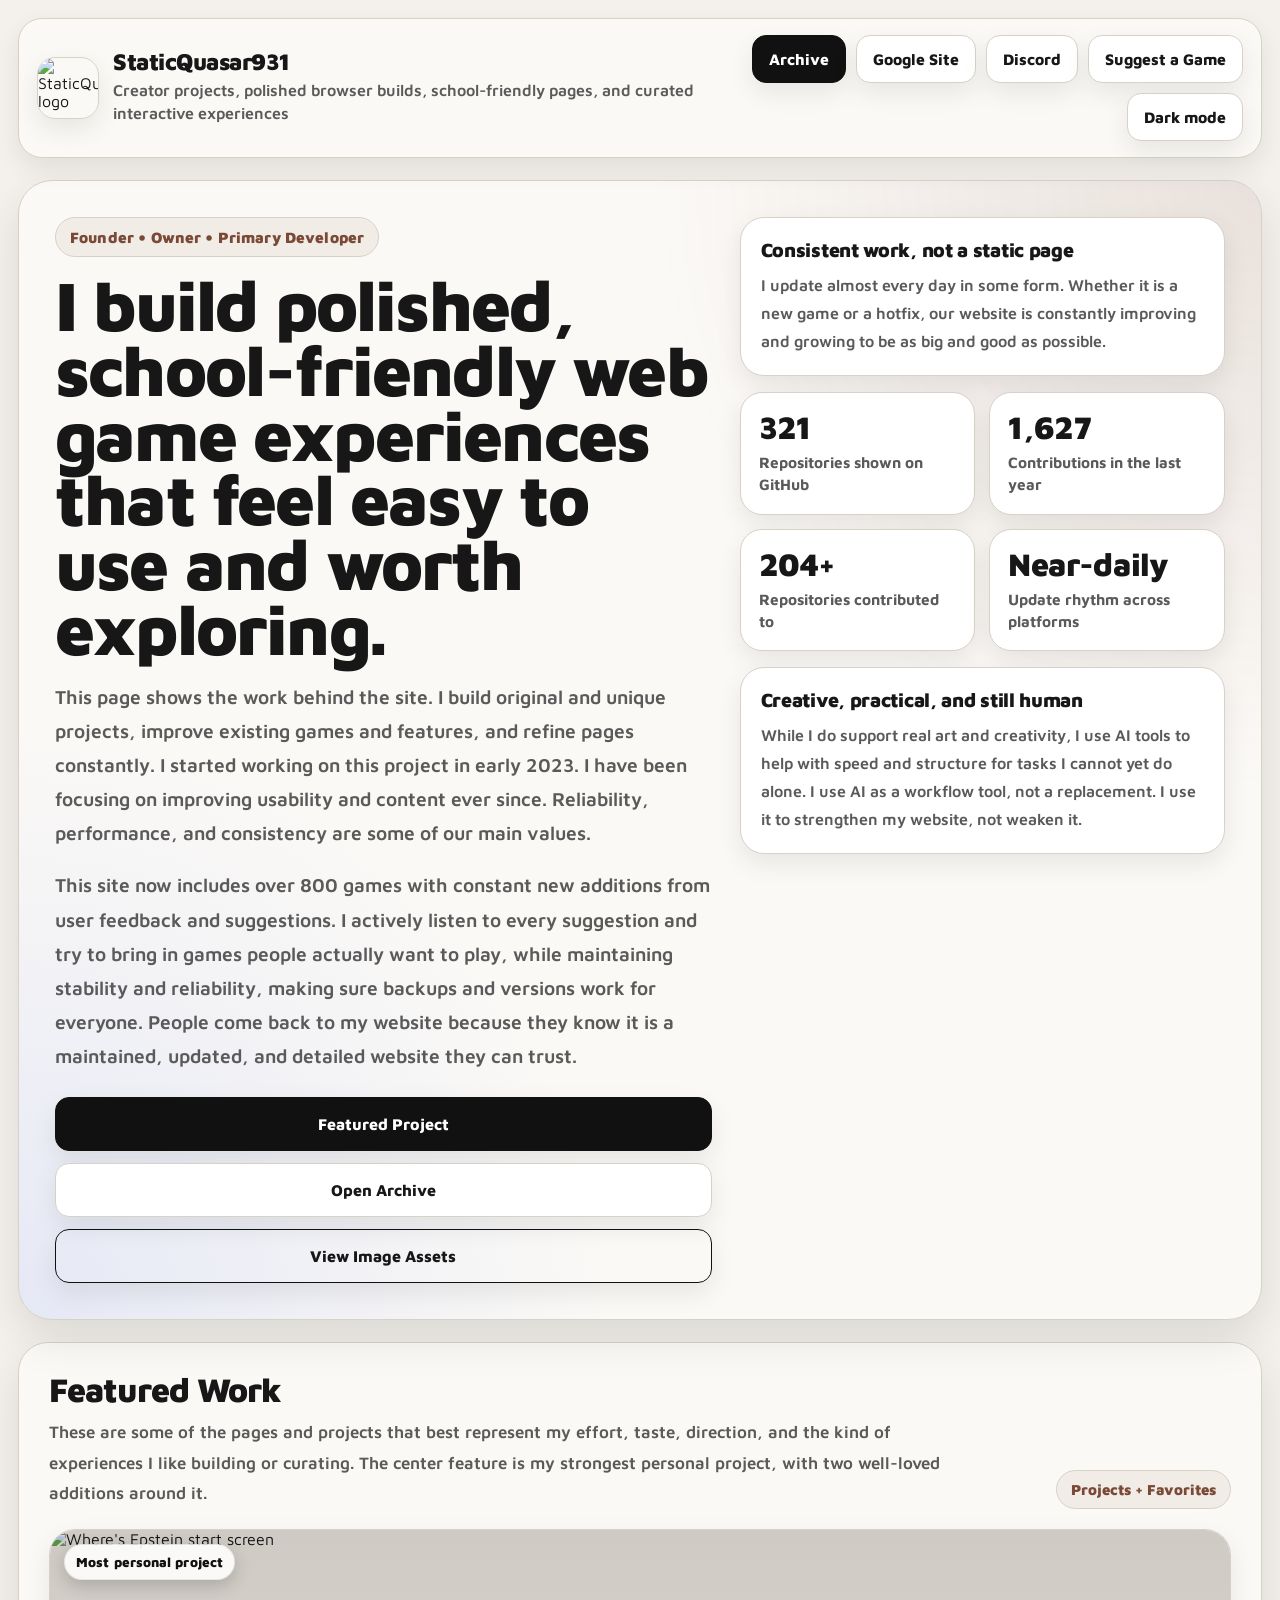
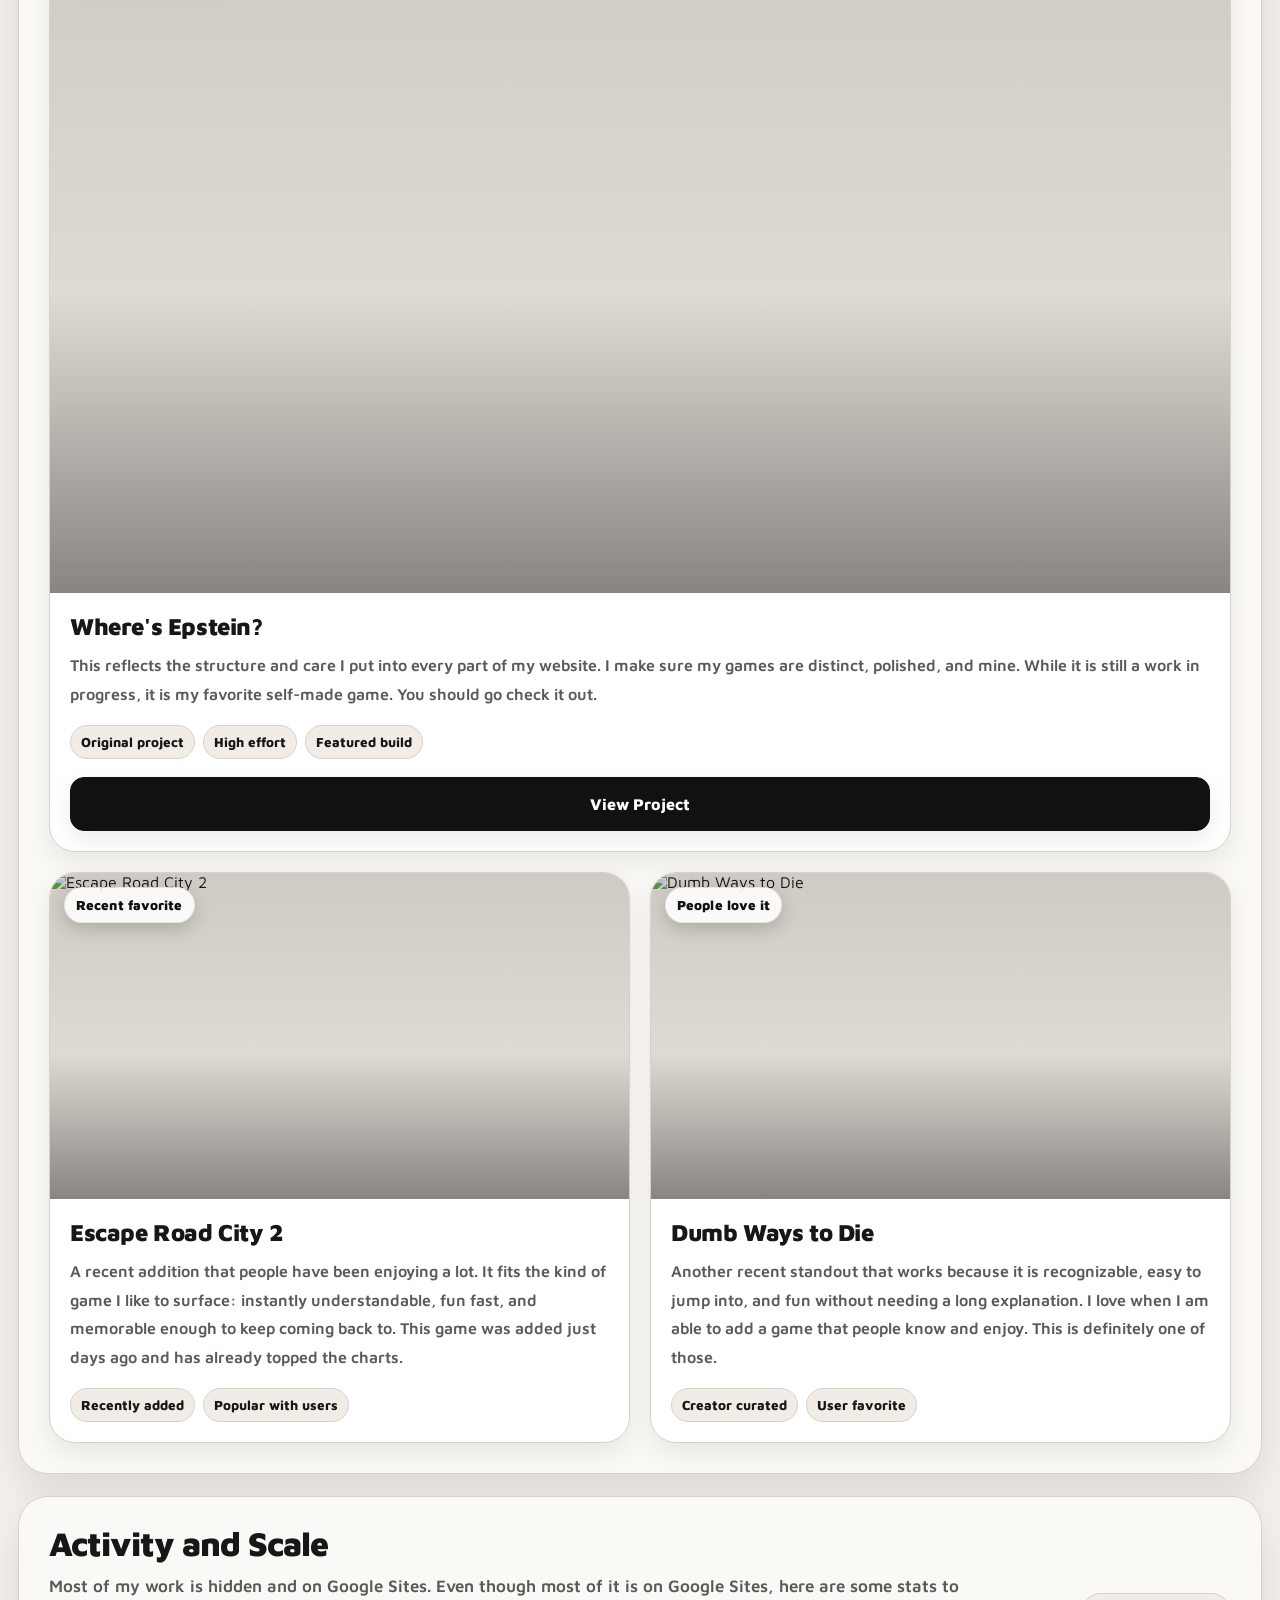
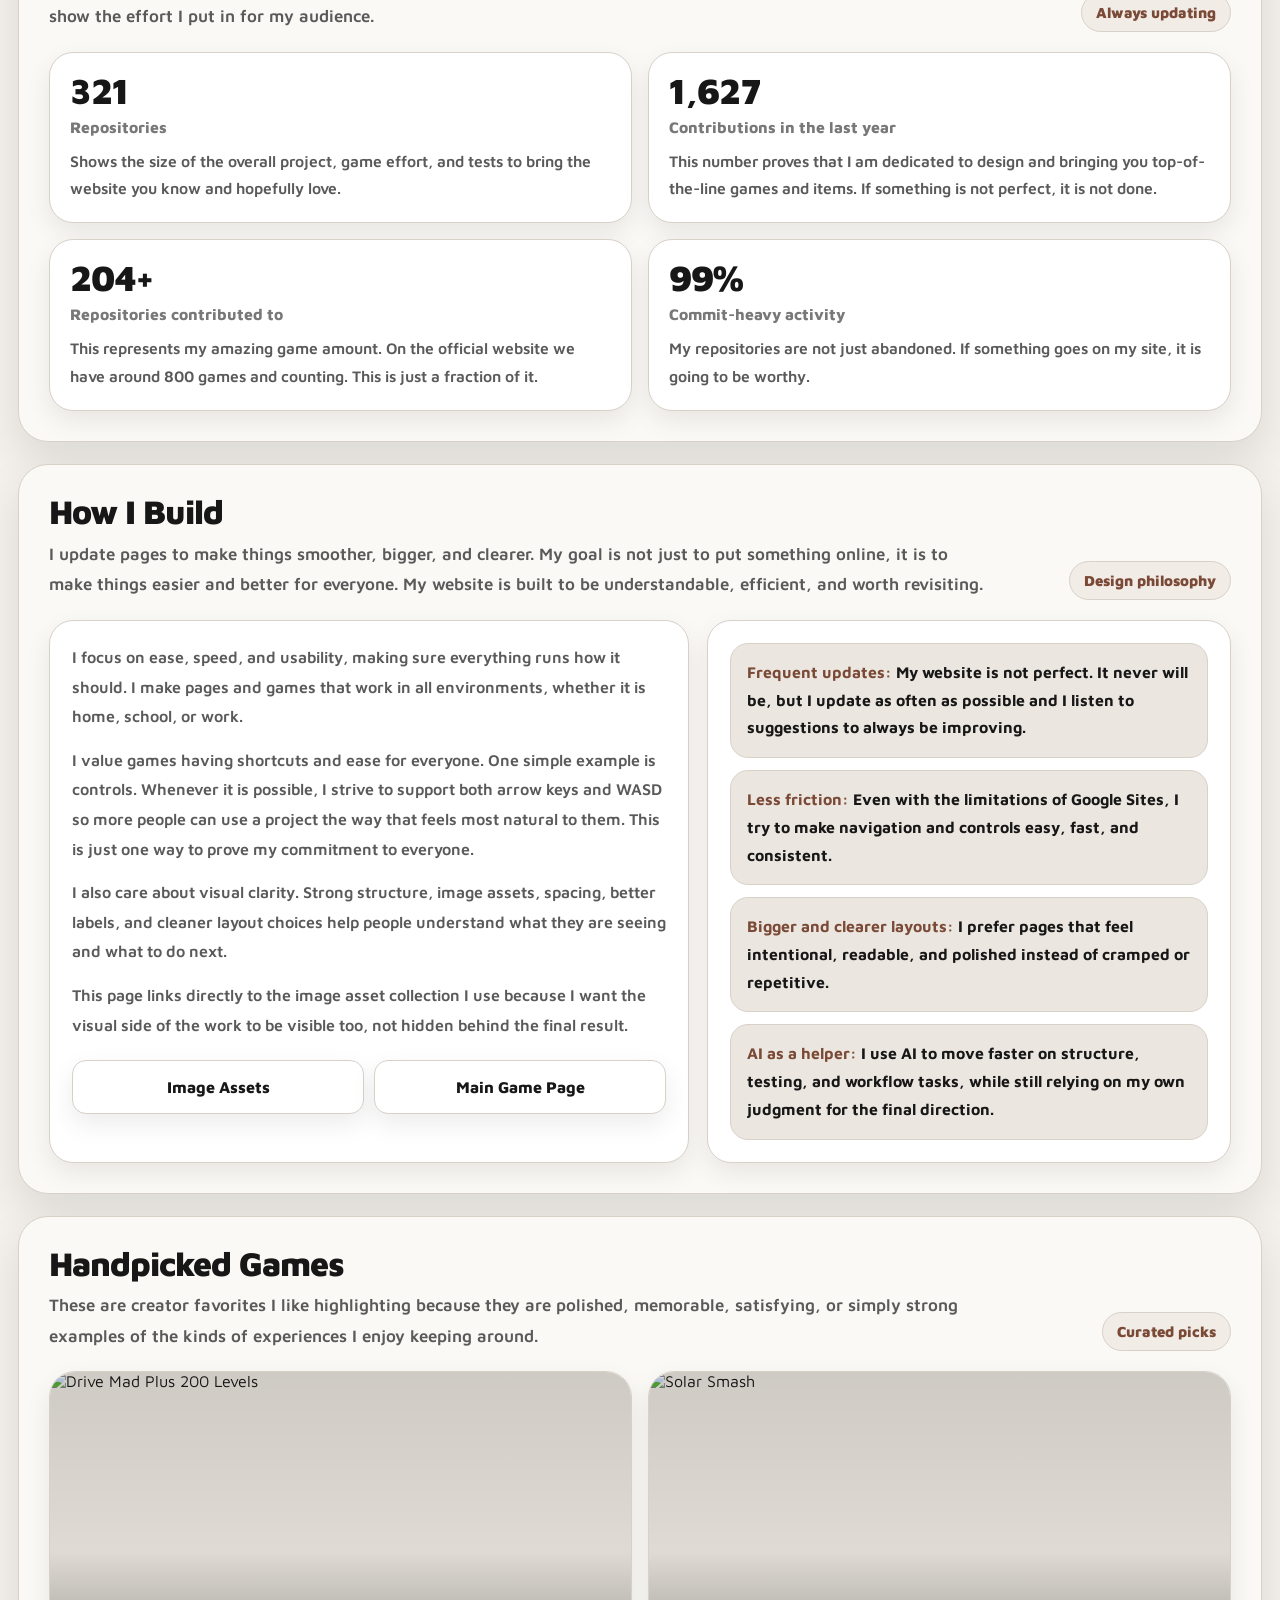
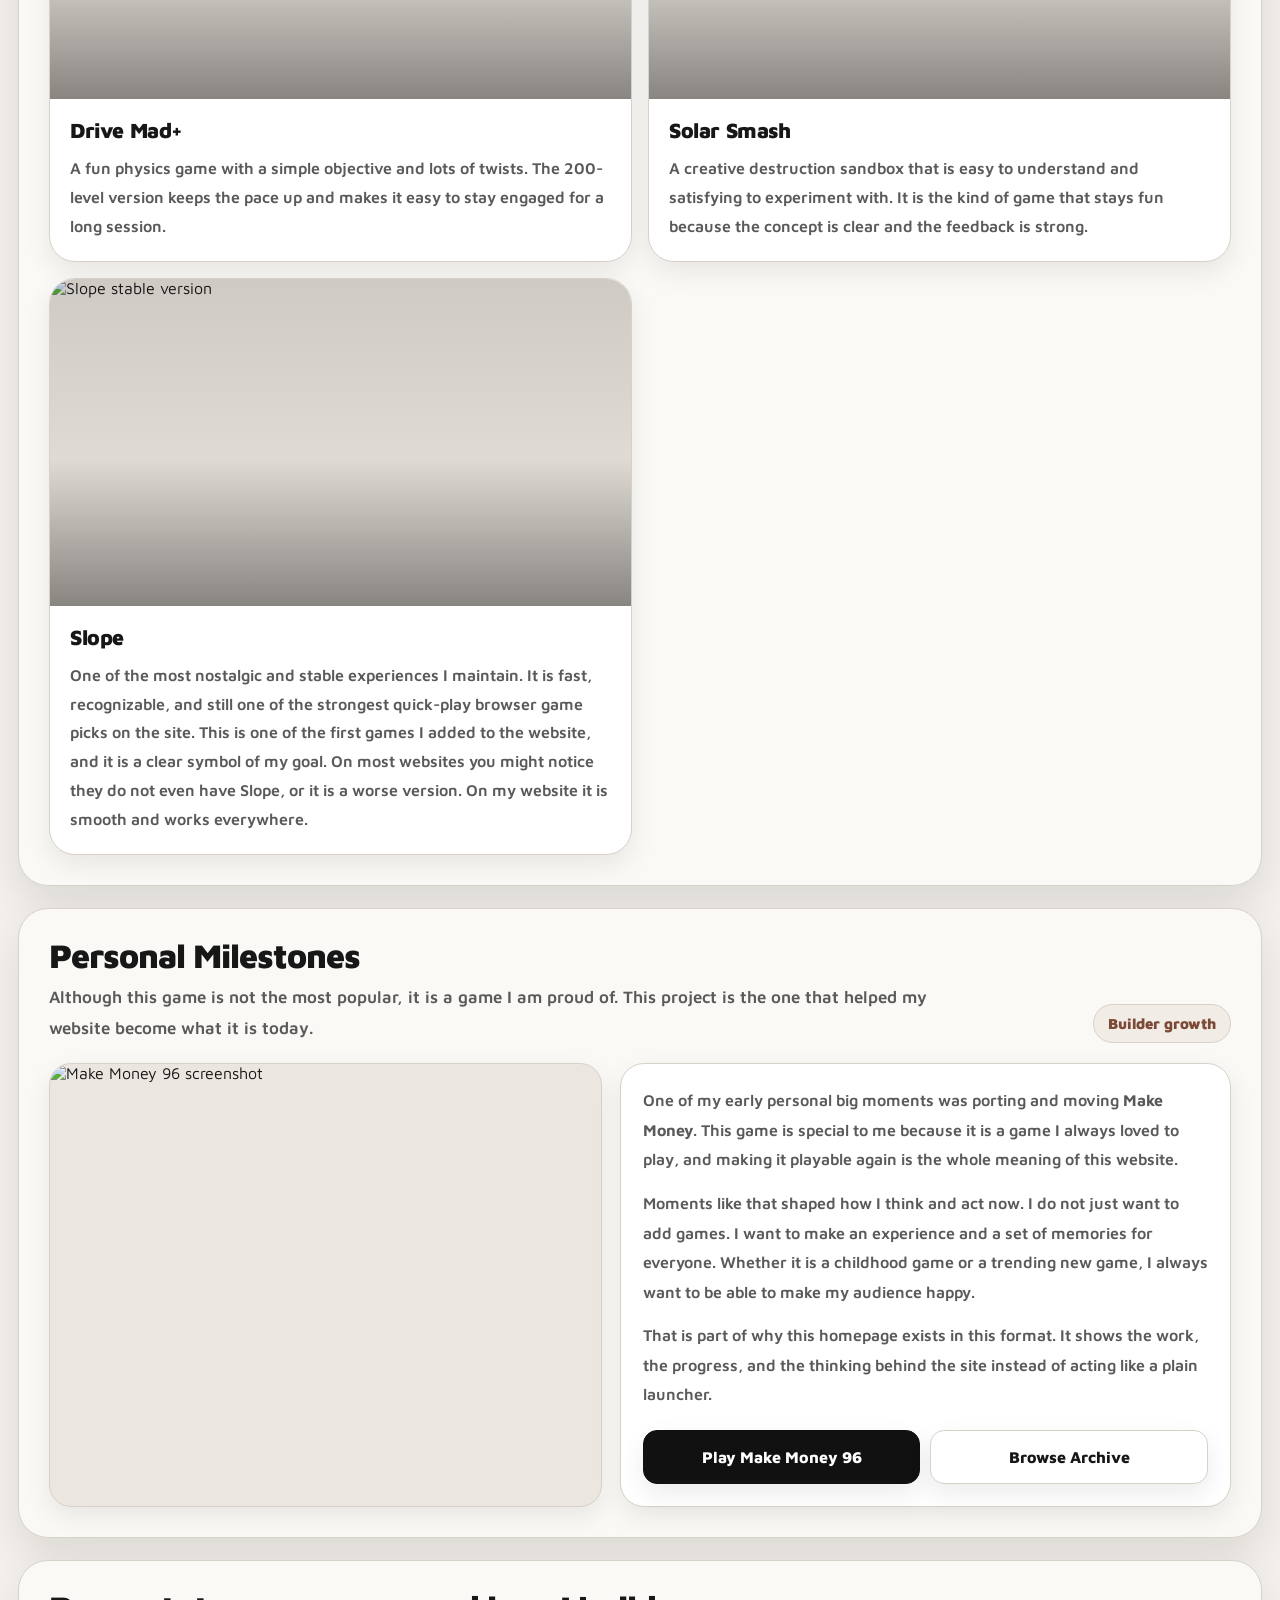
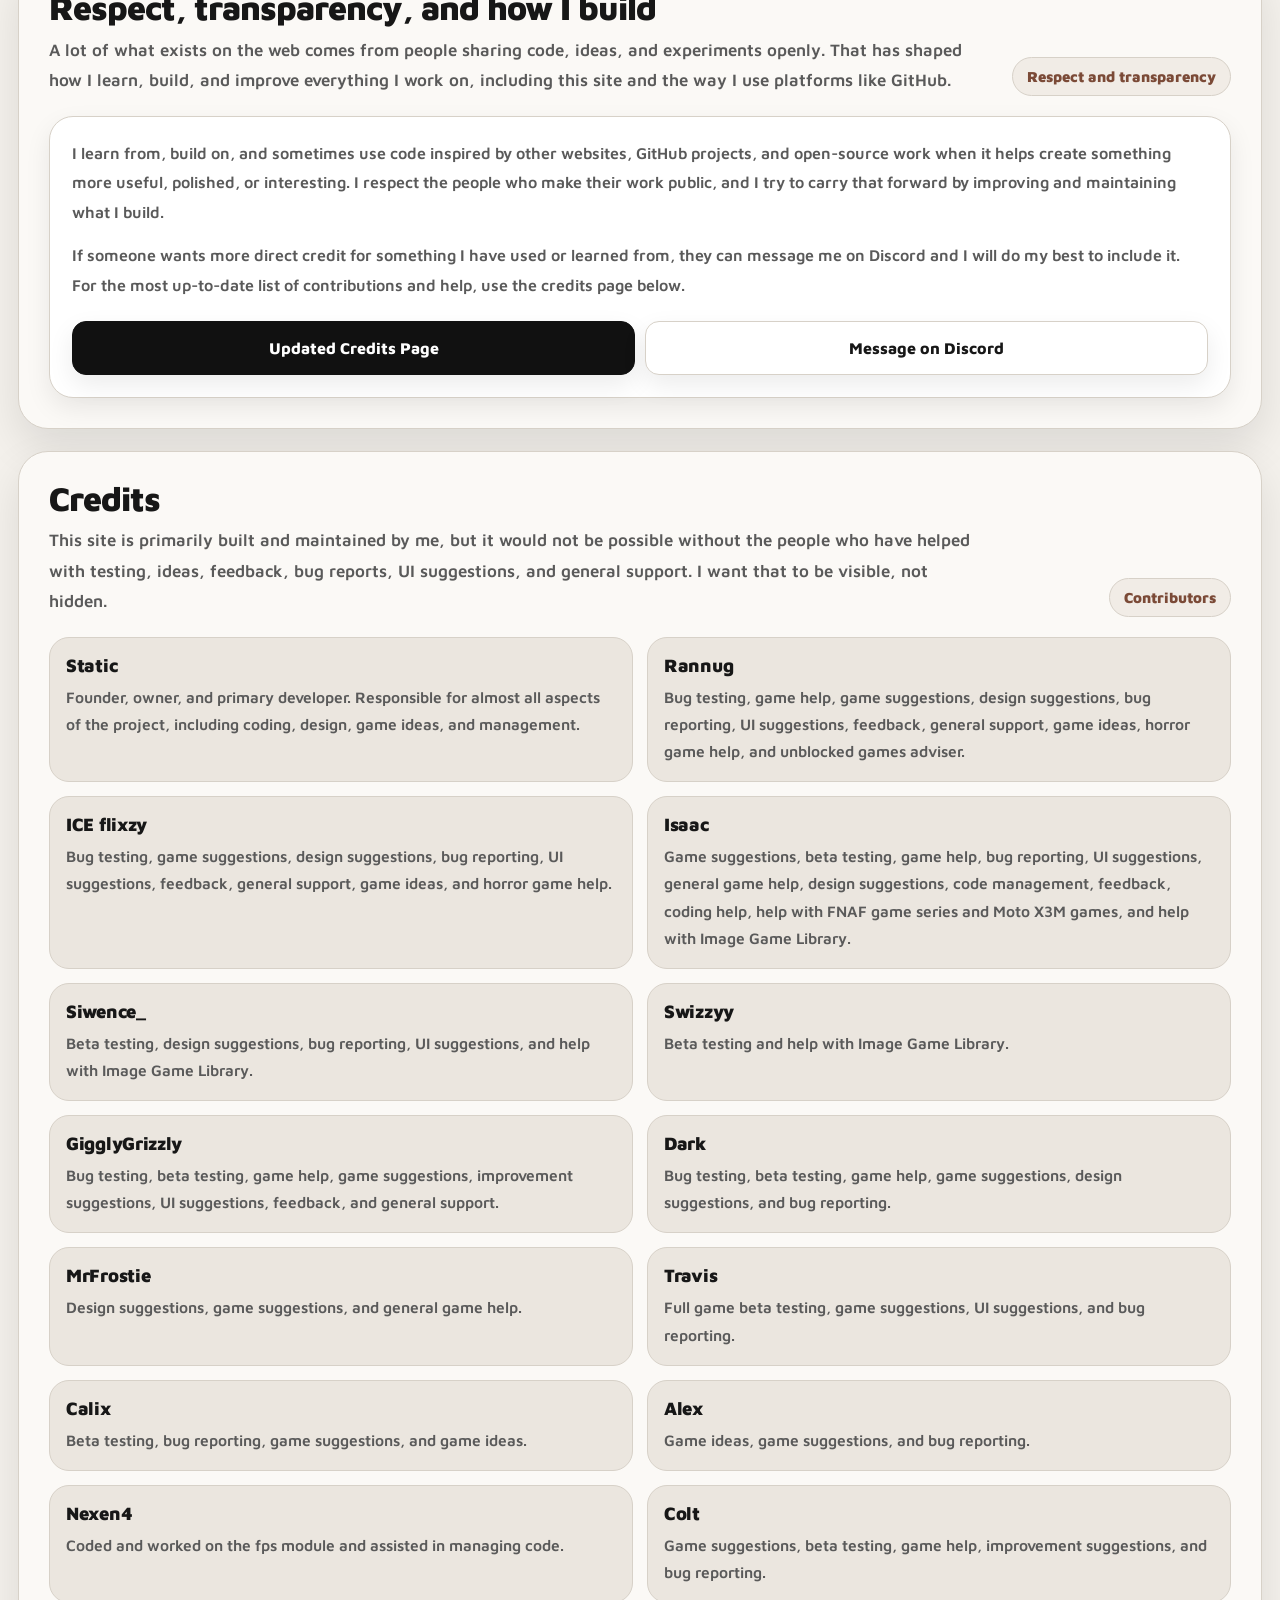
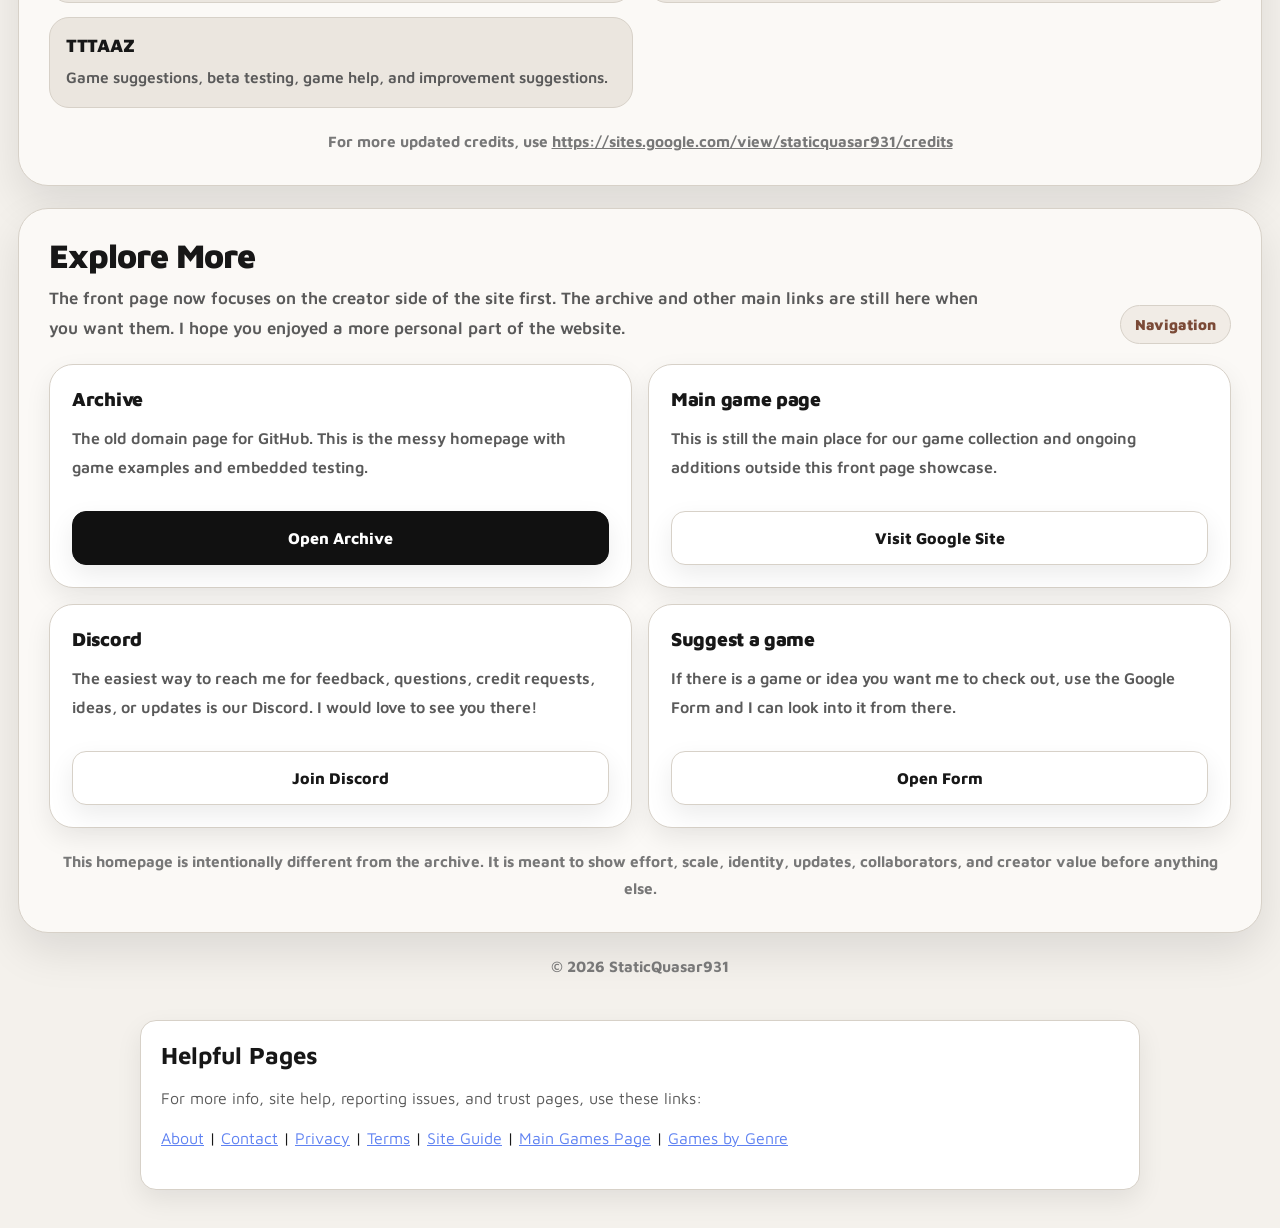
==== commit 8e8be254: "Update index.html" ====
--- a/index.html
+++ b/index.html
@@ -32,7 +32,37 @@
   <link href="https://fonts.googleapis.com/css2?family=Maven+Pro:wght@400;500;600;700;800;900&display=swap" rel="stylesheet" />
 
   <script async src="https://pagead2.googlesyndication.com/pagead/js/adsbygoogle.js?client=ca-pub-1415298662803026" crossorigin="anonymous"></script>
-
+<meta name="google-site-verification" content="Q0JppYFHqNml_qBtmME2bbogn7ObRLMKgi71gvzGsR0" />
+
+<!-- Google tag (gtag.js) -->
+<script async src="https://www.googletagmanager.com/gtag/js?id=G-9SGH98926P"></script>
+<script>
+  window.dataLayer = window.dataLayer || [];
+  function gtag(){dataLayer.push(arguments);}
+  gtag('js', new Date());
+  gtag('config', 'G-9SGH98926P');
+</script>
+
+<script type="application/ld+json">
+{
+  "@context": "https://schema.org",
+  "@type": "Organization",
+  "name": "StaticQuasar931",
+  "alternateName": "Static",
+  "url": "https://staticquasar931.github.io/",
+  "logo": "https://cdn.jsdelivr.net/gh/StaticQuasar931/Images@main/icon.png",
+  "email": "StaticQuasar931Games@gmail.com",
+  "sameAs": [
+    "https://sites.google.com/view/staticquasar931/gm3z",
+    "https://sites.google.com/view/staticquasar931/gm3z/genres",
+    "https://discord.gg/XC5Vh57x3v",
+    "https://www.instagram.com/freeschoolgamepage/",
+    "https://www.tiktok.com/@staticquasar931",
+    "https://github.com/StaticQuasar931/staticquasar931.github.io"
+  ]
+}
+</script>
+  
   <script type="application/ld+json">
   {
     "@context":"https://schema.org",
@@ -1421,6 +1451,20 @@
     <footer class="footer-note">
       © 2026 StaticQuasar931
     </footer>
+
+  <section style="max-width:1000px;margin:40px auto 20px;padding:20px;border:1px solid var(--line);border-radius:16px;background:var(--panel-2);color:var(--text);box-shadow:var(--shadow-soft);">
+  <h2 style="margin-top:0;">Helpful Pages</h2>
+  <p style="margin-bottom:14px;color:var(--muted);">For more info, site help, reporting issues, and trust pages, use these links:</p>
+  <p style="line-height:1.9;">
+    <a href="https://staticquasar931.github.io/about.html" style="color:var(--accent-2);">About</a> |
+    <a href="https://staticquasar931.github.io/contact.html" style="color:var(--accent-2);">Contact</a> |
+    <a href="https://staticquasar931.github.io/privacy.html" style="color:var(--accent-2);">Privacy</a> |
+    <a href="https://staticquasar931.github.io/terms.html" style="color:var(--accent-2);">Terms</a> |
+    <a href="https://staticquasar931.github.io/site-guide.html" style="color:var(--accent-2);">Site Guide</a> |
+    <a href="https://sites.google.com/view/staticquasar931/gm3z" style="color:var(--accent-2);">Main Games Page</a> |
+    <a href="https://sites.google.com/view/staticquasar931/gm3z/genres" style="color:var(--accent-2);">Games by Genre</a>
+  </p>
+</section>
   </div>
 
   <script>
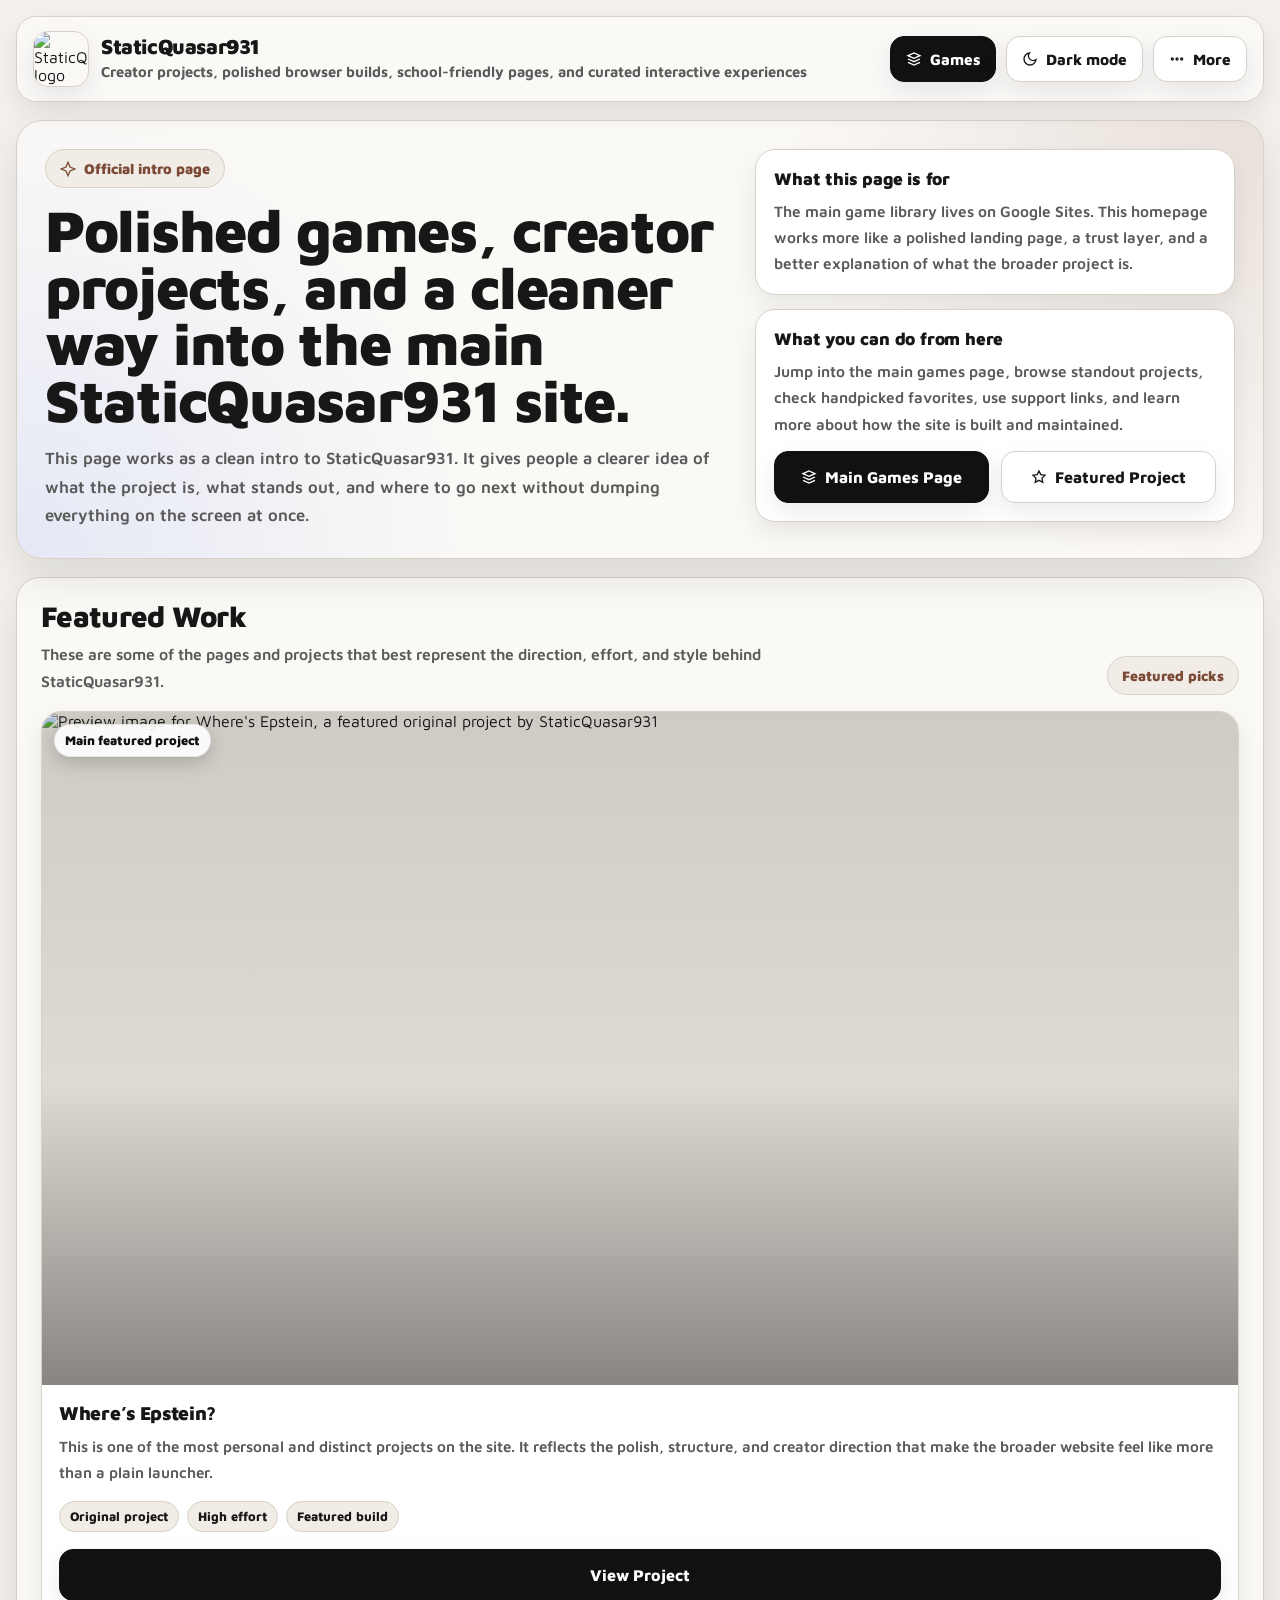
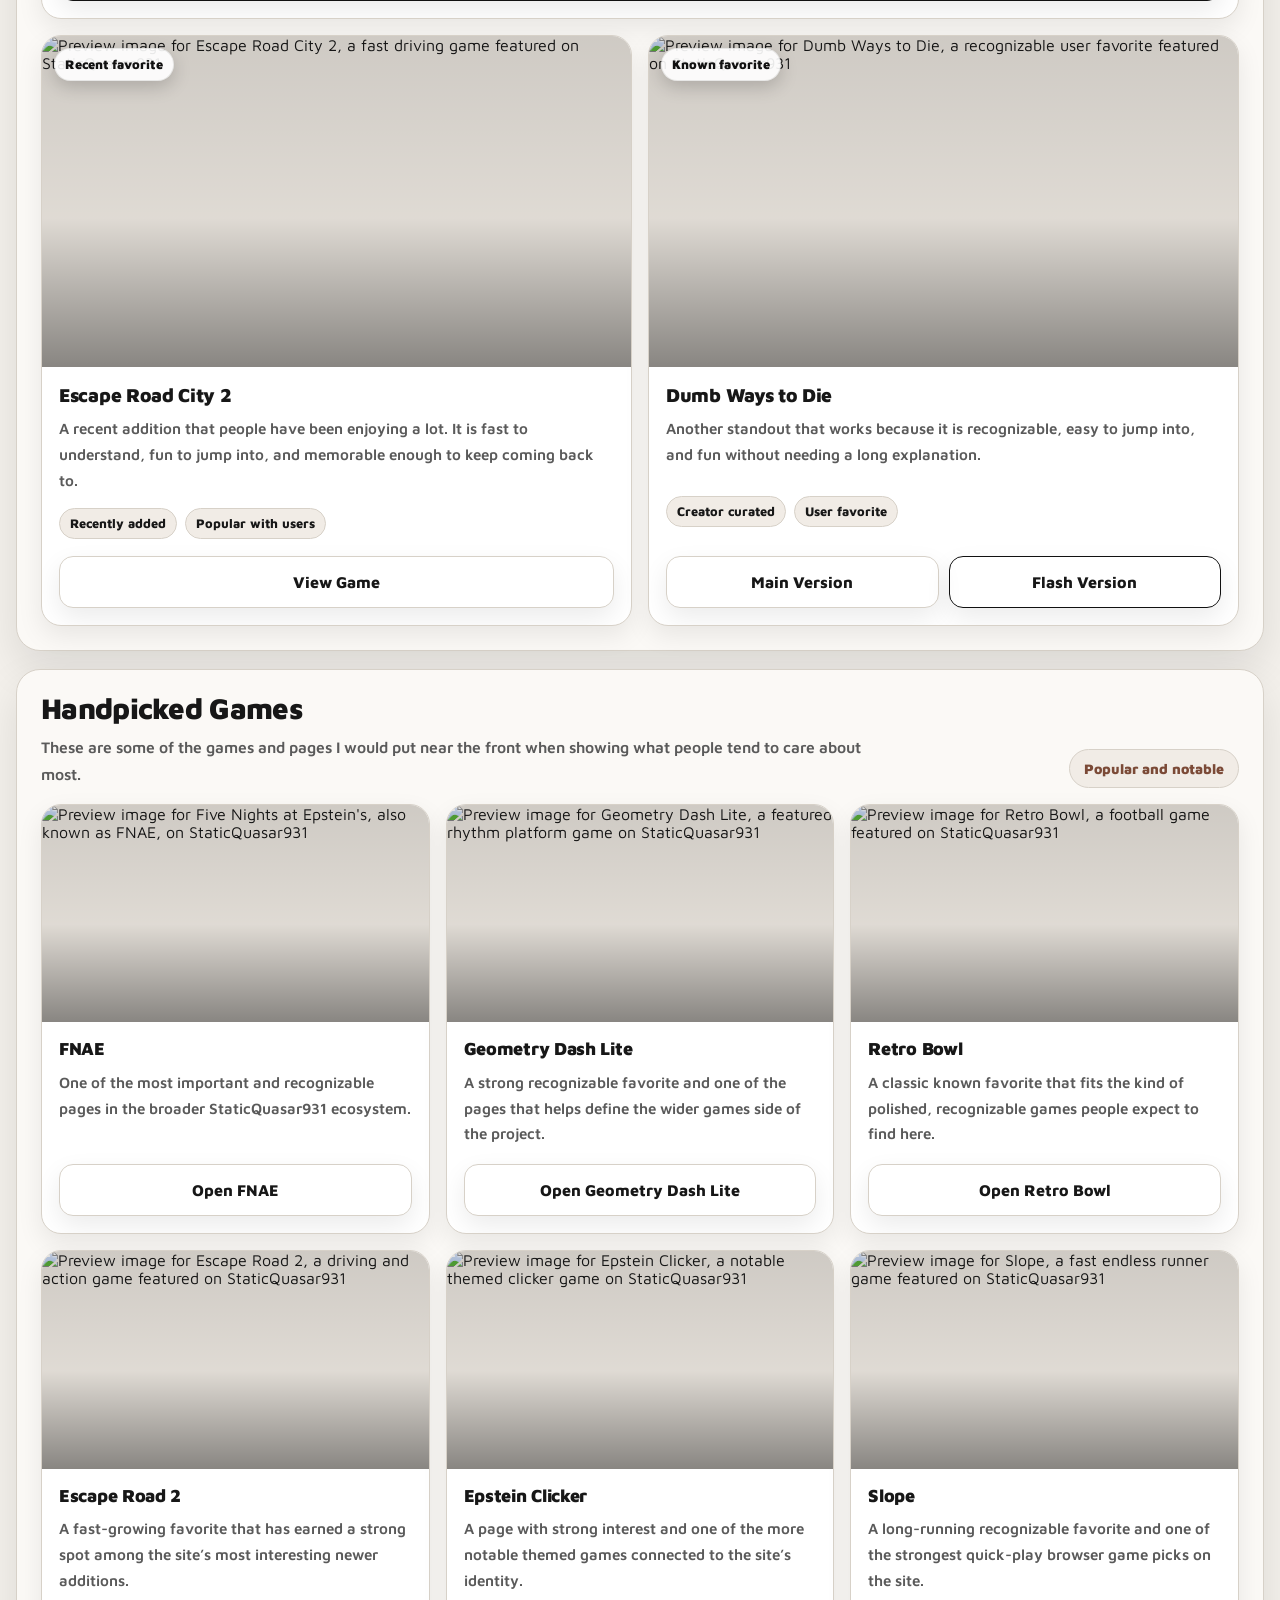
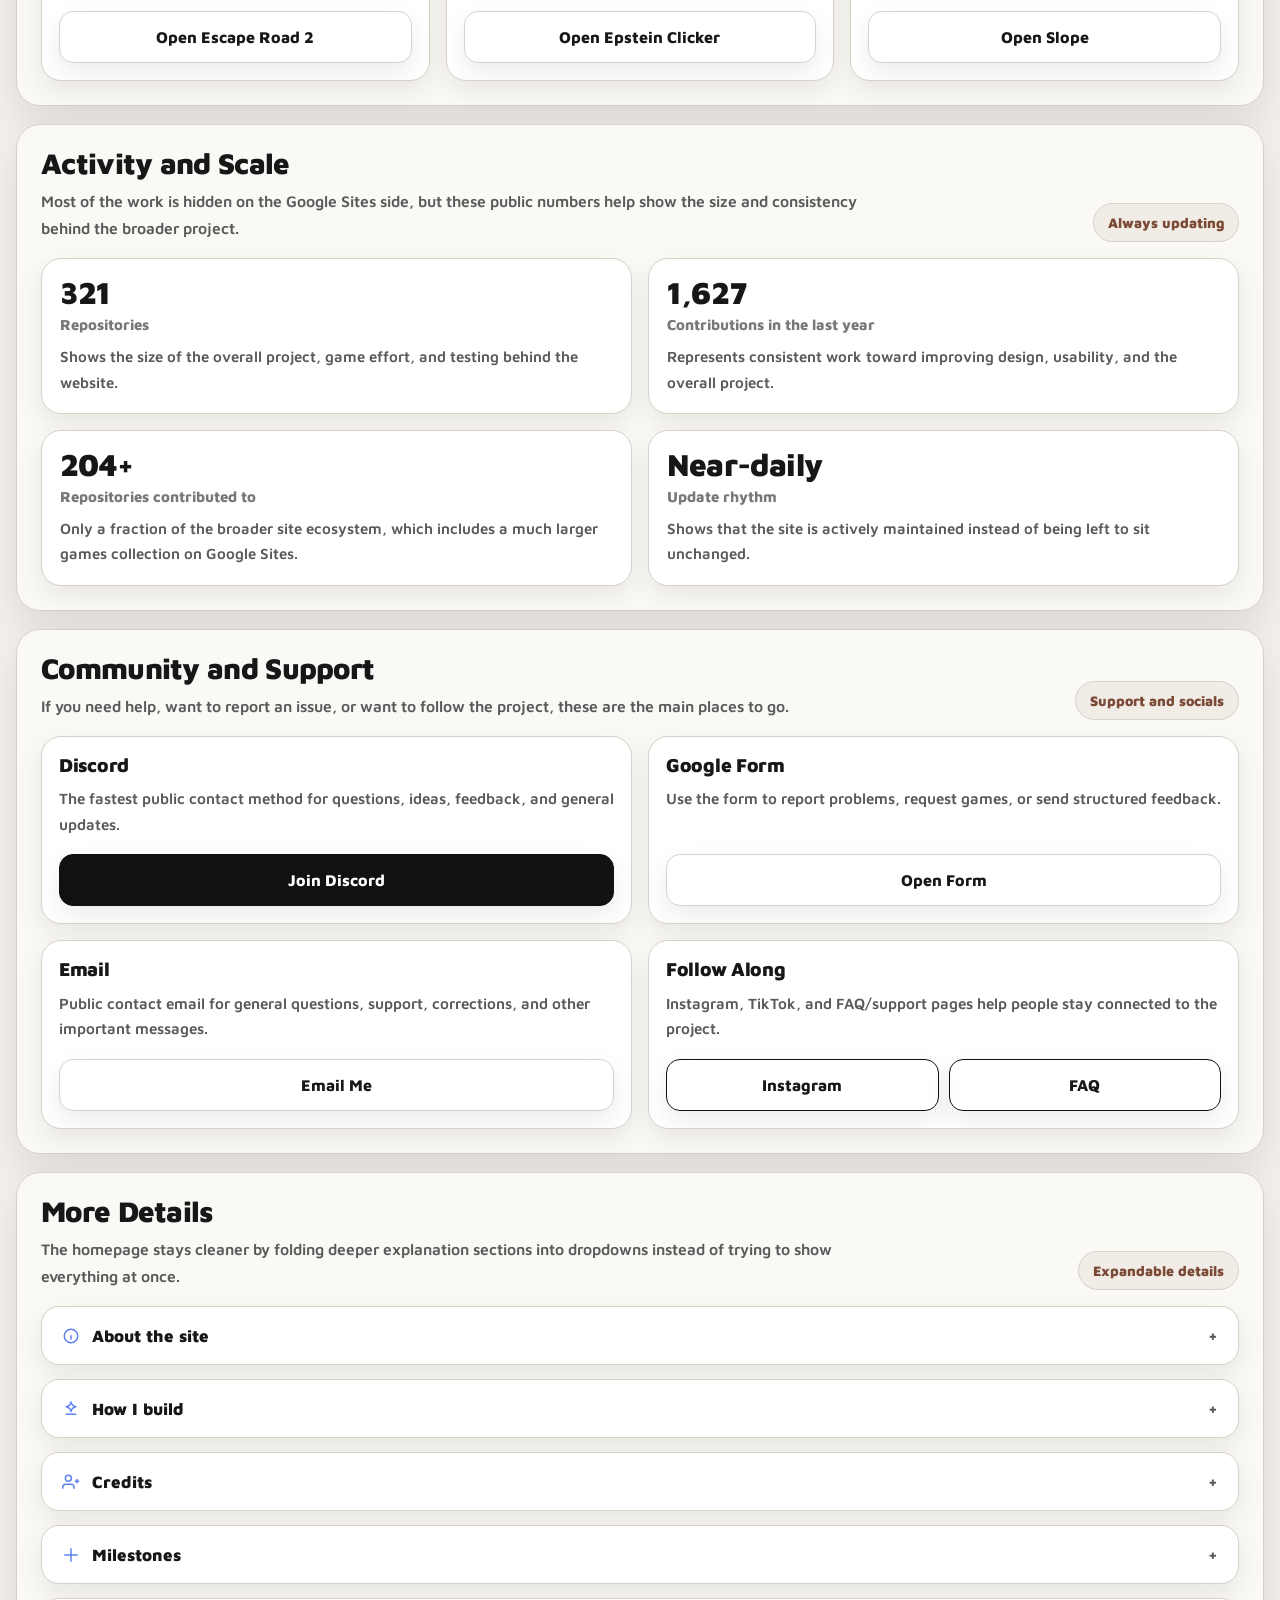
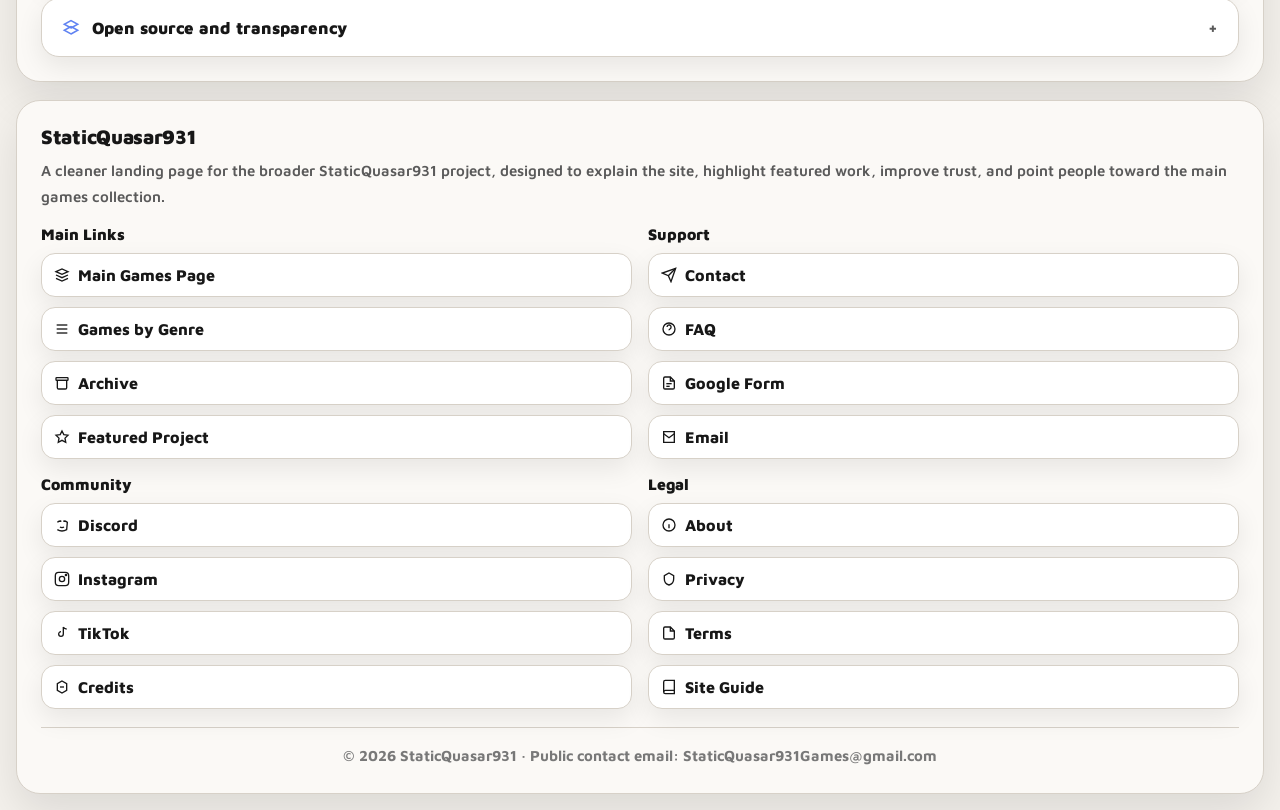
==== commit 7be82140: "Update index.html" ====
--- a/index.html
+++ b/index.html
@@ -6,8 +6,8 @@
 
   <title>StaticQuasar931 | Creator Projects, School-Friendly Web Games, Experiments, and Handpicked Favorites</title>
 
-  <meta name="description" content="StaticQuasar931 builds polished, school-friendly web game experiences, original projects, curated favorites, and interactive browser experiments. Explore featured work, creator activity, credits, handpicked games, and the archive." />
-  <meta name="keywords" content="StaticQuasar931, static, staticquasar, staticquasar931, static 931, staticq, staticq931, unblocked games, school-friendly games, browser games, web game creator, game projects, creator portfolio, handpicked games, Where's Epstein, Make Money 96, Escape Road City 2, Dumb Ways to Die, Drive Mad, Solar Smash, Slope, game archive, github pages, staticquasar931 github io" />
+  <meta name="description" content="StaticQuasar931 builds polished, school-friendly web game experiences, original projects, curated favorites, and interactive browser experiments. Explore featured work, creator activity, handpicked games, support pages, and the main games site." />
+  <meta name="keywords" content="StaticQuasar931, static, staticquasar, staticquasar931, static 931, staticq, staticq931, unblocked games, school-friendly games, browser games, web game creator, game projects, creator portfolio, handpicked games, Five Nights at Epstein's, FNAE, Geometry Dash Lite, Retro Bowl, Escape Road 2, Epstein Clicker, Slope, game archive, github pages, staticquasar931 github io" />
   <meta name="author" content="StaticQuasar931" />
   <meta name="robots" content="index, follow, max-snippet:-1, max-image-preview:large, max-video-preview:-1" />
   <meta name="theme-color" content="#111111" />
@@ -16,14 +16,14 @@
   <link rel="icon" href="https://cdn.jsdelivr.net/gh/StaticQuasar931/Images@main/squarestaticquasar931logo.jpg" />
 
   <meta property="og:title" content="StaticQuasar931 | Creator Projects, School-Friendly Web Games, Experiments, and Handpicked Favorites" />
-  <meta property="og:description" content="Featured projects, creator activity, handpicked games, credits, and polished browser experiences by StaticQuasar931." />
+  <meta property="og:description" content="Featured projects, creator activity, curated games, support links, and polished browser experiences by StaticQuasar931." />
   <meta property="og:type" content="website" />
   <meta property="og:url" content="https://staticquasar931.github.io/" />
   <meta property="og:image" content="https://cdn.jsdelivr.net/gh/StaticQuasar931/Images@main/WheresEpsteinstartscreen.png" />
 
   <meta name="twitter:card" content="summary_large_image" />
   <meta name="twitter:title" content="StaticQuasar931 | Creator Projects, School-Friendly Web Games, Experiments, and Handpicked Favorites" />
-  <meta name="twitter:description" content="Explore featured projects, activity, credits, and curated browser experiences by StaticQuasar931." />
+  <meta name="twitter:description" content="Explore featured projects, creator activity, support links, and curated browser experiences by StaticQuasar931." />
   <meta name="twitter:image" content="https://cdn.jsdelivr.net/gh/StaticQuasar931/Images@main/WheresEpsteinstartscreen.png" />
 
   <link rel="preconnect" href="https://cdn.jsdelivr.net" />
@@ -32,37 +32,36 @@
   <link href="https://fonts.googleapis.com/css2?family=Maven+Pro:wght@400;500;600;700;800;900&display=swap" rel="stylesheet" />
 
   <script async src="https://pagead2.googlesyndication.com/pagead/js/adsbygoogle.js?client=ca-pub-1415298662803026" crossorigin="anonymous"></script>
-<meta name="google-site-verification" content="Q0JppYFHqNml_qBtmME2bbogn7ObRLMKgi71gvzGsR0" />
-
-<!-- Google tag (gtag.js) -->
-<script async src="https://www.googletagmanager.com/gtag/js?id=G-9SGH98926P"></script>
-<script>
-  window.dataLayer = window.dataLayer || [];
-  function gtag(){dataLayer.push(arguments);}
-  gtag('js', new Date());
-  gtag('config', 'G-9SGH98926P');
-</script>
-
-<script type="application/ld+json">
-{
-  "@context": "https://schema.org",
-  "@type": "Organization",
-  "name": "StaticQuasar931",
-  "alternateName": "Static",
-  "url": "https://staticquasar931.github.io/",
-  "logo": "https://cdn.jsdelivr.net/gh/StaticQuasar931/Images@main/icon.png",
-  "email": "StaticQuasar931Games@gmail.com",
-  "sameAs": [
-    "https://sites.google.com/view/staticquasar931/gm3z",
-    "https://sites.google.com/view/staticquasar931/gm3z/genres",
-    "https://discord.gg/XC5Vh57x3v",
-    "https://www.instagram.com/freeschoolgamepage/",
-    "https://www.tiktok.com/@staticquasar931",
-    "https://github.com/StaticQuasar931/staticquasar931.github.io"
-  ]
-}
-</script>
-  
+  <meta name="google-site-verification" content="Q0JppYFHqNml_qBtmME2bbogn7ObRLMKgi71gvzGsR0" />
+
+  <script async src="https://www.googletagmanager.com/gtag/js?id=G-9SGH98926P"></script>
+  <script>
+    window.dataLayer = window.dataLayer || [];
+    function gtag(){dataLayer.push(arguments);}
+    gtag("js", new Date());
+    gtag("config", "G-9SGH98926P");
+  </script>
+
+  <script type="application/ld+json">
+  {
+    "@context": "https://schema.org",
+    "@type": "Organization",
+    "name": "StaticQuasar931",
+    "alternateName": "Static",
+    "url": "https://staticquasar931.github.io/",
+    "logo": "https://cdn.jsdelivr.net/gh/StaticQuasar931/Images@main/icon.png",
+    "email": "StaticQuasar931Games@gmail.com",
+    "sameAs": [
+      "https://sites.google.com/view/staticquasar931/gm3z",
+      "https://sites.google.com/view/staticquasar931/gm3z/genres",
+      "https://discord.gg/DP2hM7RRhR",
+      "https://www.instagram.com/freeschoolgamepage/",
+      "https://www.tiktok.com/@staticquasar931",
+      "https://github.com/StaticQuasar931/staticquasar931.github.io"
+    ]
+  }
+  </script>
+
   <script type="application/ld+json">
   {
     "@context":"https://schema.org",
@@ -147,6 +146,7 @@
 
     a{
       color:inherit;
+      text-decoration:none;
     }
 
     img{
@@ -177,39 +177,44 @@
     }
 
     .site-shell{
-      width:min(100%, 1800px);
+      width:min(100%, 1420px);
       margin:0 auto;
-      padding:18px;
+      padding:16px;
     }
 
     .topbar{
       display:flex;
       align-items:center;
       justify-content:space-between;
-      gap:20px;
-      padding:16px 18px;
-      background:var(--panel);
+      gap:18px;
+      padding:14px 16px;
+      background:rgba(255,255,255,0.55);
       border:1px solid var(--line);
-      border-radius:24px;
+      border-radius:20px;
       box-shadow:var(--shadow-soft);
       position:sticky;
       top:10px;
-      z-index:50;
-      backdrop-filter:blur(10px);
+      z-index:60;
+      backdrop-filter:blur(12px);
+    }
+
+    body.dark-mode .topbar{
+      background:rgba(23,27,36,0.78);
     }
 
     .brand{
       display:flex;
       align-items:center;
-      gap:14px;
+      gap:12px;
       min-width:0;
+      flex:1;
     }
 
     .brand img{
-      width:62px;
-      height:62px;
+      width:56px;
+      height:56px;
       object-fit:cover;
-      border-radius:18px;
+      border-radius:15px;
       border:1px solid var(--line);
       box-shadow:var(--shadow-soft);
       flex-shrink:0;
@@ -221,35 +226,43 @@
 
     .brand-text h1{
       margin:0;
-      font-size:1.45rem;
+      font-size:1.3rem;
       line-height:1.02;
-      letter-spacing:-0.5px;
       font-weight:900;
+      letter-spacing:-0.4px;
     }
 
     .brand-text p{
       margin:5px 0 0;
       color:var(--muted);
-      font-size:1rem;
-      line-height:1.45;
-      font-weight:600;
-    }
-
-    .nav-actions{
+      font-size:0.92rem;
+      line-height:1.35;
+      font-weight:700;
+    }
+
+    .nav-wrap{
       display:flex;
       align-items:center;
+      gap:10px;
       flex-wrap:wrap;
       justify-content:flex-end;
+    }
+
+    .nav-links{
+      display:flex;
+      align-items:center;
       gap:10px;
+      flex-wrap:wrap;
     }
 
     .pill,
+    .menu-button,
+    .toggle-button,
     .button,
-    .toggle-button{
+    .footer-link-card{
       display:inline-flex;
       align-items:center;
       justify-content:center;
-      text-decoration:none;
       gap:8px;
       border-radius:14px;
       font-weight:800;
@@ -258,29 +271,32 @@
     }
 
     .pill,
+    .menu-button,
     .toggle-button{
-      min-height:48px;
-      padding:12px 16px;
-      border:1px solid var(--line);
+      min-height:46px;
+      padding:12px 15px;
       background:var(--panel-2);
       color:var(--text);
+      cursor:pointer;
+      font-size:0.96rem;
+      border:1px solid var(--line);
       box-shadow:var(--shadow-soft);
-      cursor:pointer;
-      font-size:0.98rem;
     }
 
     .button{
-      min-height:54px;
+      min-height:52px;
       padding:14px 18px;
       font-size:1rem;
-      box-shadow:var(--shadow-soft);
       border:1px solid transparent;
       width:100%;
+      box-shadow:var(--shadow-soft);
     }
 
     .pill:hover,
+    .menu-button:hover,
+    .toggle-button:hover,
     .button:hover,
-    .toggle-button:hover{
+    .footer-link-card:hover{
       transform:translateY(-2px);
     }
 
@@ -304,11 +320,63 @@
       border:1px solid var(--button-outline);
     }
 
+    .topbar svg,
+    .button svg,
+    .footer-link-card svg{
+      width:16px;
+      height:16px;
+      flex-shrink:0;
+    }
+
+.dropdown{
+  position:relative;
+  padding-bottom:10px;
+  margin-bottom:-10px;
+}
+
+.dropdown-panel{
+  position:absolute;
+  top:100%;
+  right:0;
+  min-width:270px;
+  background:var(--panel-2);
+  border:1px solid var(--line);
+  border-radius:18px;
+  box-shadow:var(--shadow);
+  padding:10px;
+  display:none;
+}
+
+.dropdown:hover .dropdown-panel,
+.dropdown:focus-within .dropdown-panel{
+  display:block;
+}
+
+
+
+    .dropdown-panel a{
+      display:flex;
+      align-items:center;
+      gap:10px;
+      padding:12px 13px;
+      border-radius:12px;
+      color:var(--text);
+      font-weight:700;
+    }
+
+    .dropdown-panel a:hover{
+      background:var(--bg-soft);
+    }
+
+    .mobile-only{
+      display:none;
+    }
+
     .hero{
-      margin-top:22px;
+      margin-top:18px;
       background:var(--panel);
       border:1px solid var(--line);
-      border-radius:34px;
+      border-radius:26px;
       box-shadow:var(--shadow);
       overflow:hidden;
       position:relative;
@@ -328,134 +396,99 @@
       position:relative;
       z-index:1;
       display:grid;
-      grid-template-columns:minmax(0, 1.15fr) minmax(340px, 0.85fr);
-      gap:28px;
-      padding:36px;
+      grid-template-columns:minmax(0, 1.18fr) minmax(280px, 0.82fr);
+      gap:20px;
+      padding:28px;
       align-items:start;
     }
 
     .hero-copy{
-      display:flex;
-      flex-direction:column;
-      justify-content:center;
       min-width:0;
     }
 
     .eyebrow{
       display:inline-flex;
       align-items:center;
-      width:max-content;
+      gap:8px;
       padding:10px 14px;
       border-radius:999px;
       background:var(--badge);
       border:1px solid var(--line);
       color:var(--accent);
       font-weight:900;
-      font-size:0.96rem;
-      letter-spacing:0.15px;
-      margin-bottom:16px;
+      font-size:0.9rem;
+      margin-bottom:14px;
+    }
+
+    .eyebrow svg{
+      width:16px;
+      height:16px;
+      flex-shrink:0;
     }
 
     .hero h2{
       margin:0;
-      font-size:clamp(2.8rem, 5.5vw, 5.2rem);
-      line-height:0.92;
-      letter-spacing:-1.8px;
+      font-size:clamp(2.35rem, 4.6vw, 4.3rem);
+      line-height:0.96;
+      letter-spacing:-1.3px;
       font-weight:900;
-      max-width:980px;
+      max-width:820px;
     }
 
     .hero p.lead{
-      margin:18px 0 0;
-      font-size:1.2rem;
-      line-height:1.78;
+      margin:16px 0 0;
+      font-size:1.04rem;
+      line-height:1.72;
       color:var(--muted);
-      max-width:860px;
+      max-width:760px;
       font-weight:600;
     }
 
     .hero-actions{
       display:grid;
-      grid-template-columns:repeat(3, minmax(0, 1fr));
+      grid-template-columns:repeat(2, minmax(0, 1fr));
       gap:12px;
-      margin-top:24px;
-      max-width:920px;
+      margin-top:20px;
+      max-width:560px;
     }
 
     .hero-side{
       display:grid;
-      gap:16px;
+      gap:14px;
       align-content:start;
-      min-width:0;
     }
 
     .side-card{
       background:var(--panel-2);
       border:1px solid var(--line);
-      border-radius:24px;
-      padding:20px;
+      border-radius:20px;
+      padding:18px;
       box-shadow:var(--shadow-soft);
     }
 
     .side-card h3{
-      margin:0 0 10px;
-      font-size:1.22rem;
-      letter-spacing:-0.3px;
+      margin:0 0 9px;
+      font-size:1.08rem;
       font-weight:900;
+      letter-spacing:-0.2px;
     }
 
     .side-card p{
       margin:0;
       color:var(--muted);
-      line-height:1.75;
-      font-size:1rem;
+      line-height:1.7;
+      font-size:0.96rem;
       font-weight:600;
-    }
-
-    .mini-stats{
-      display:grid;
-      grid-template-columns:repeat(2, minmax(0,1fr));
-      gap:14px;
-    }
-
-    .stat-box{
-      background:var(--panel-2);
-      border:1px solid var(--line);
-      border-radius:22px;
-      padding:18px;
-      text-align:left;
-      box-shadow:var(--shadow-soft);
-    }
-
-    .stat-box .num{
-      display:block;
-      font-size:2rem;
-      font-weight:900;
-      line-height:1;
-      letter-spacing:-0.8px;
-    }
-
-    .stat-box .label{
-      display:block;
-      margin-top:8px;
-      color:var(--muted);
-      font-size:0.96rem;
-      line-height:1.45;
-      font-weight:700;
-    }
-
-    main{
-      display:block;
     }
 
     .section{
       width:100%;
-      margin-top:22px;
+      margin-top:18px;
       background:var(--panel);
       border:1px solid var(--line);
-      border-radius:30px;
+      border-radius:24px;
       box-shadow:var(--shadow);
-      padding:30px;
+      padding:24px;
     }
 
     .section-header{
@@ -463,23 +496,23 @@
       justify-content:space-between;
       align-items:flex-end;
       gap:18px;
-      margin-bottom:20px;
+      margin-bottom:16px;
     }
 
     .section-header h2{
       margin:0;
-      font-size:2.1rem;
+      font-size:1.82rem;
       line-height:1;
-      letter-spacing:-1px;
+      letter-spacing:-0.7px;
       font-weight:900;
     }
 
     .section-header p{
       margin:10px 0 0;
       color:var(--muted);
-      line-height:1.8;
-      font-size:1.06rem;
-      max-width:940px;
+      line-height:1.72;
+      font-size:0.98rem;
+      max-width:820px;
       font-weight:600;
     }
 
@@ -491,31 +524,45 @@
       border:1px solid var(--line);
       color:var(--accent);
       font-weight:900;
-      font-size:0.93rem;
+      font-size:0.88rem;
     }
 
     .featured-grid{
       display:grid;
-      grid-template-columns:1fr 1.15fr 1fr;
-      gap:20px;
+      grid-template-columns:1fr 1.12fr 1fr;
+      gap:16px;
       align-items:stretch;
     }
 
-    .project-card{
+    .support-grid{
+      display:grid;
+      grid-template-columns:repeat(4, minmax(0,1fr));
+      gap:16px;
+    }
+
+    .games-grid{
+      display:grid;
+      grid-template-columns:repeat(3, minmax(0,1fr));
+      gap:16px;
+    }
+
+    .project-card,
+    .info-card{
       display:flex;
       flex-direction:column;
       overflow:hidden;
       background:var(--panel-2);
       border:1px solid var(--line);
-      border-radius:26px;
+      border-radius:20px;
       box-shadow:var(--shadow-soft);
       transition:transform 0.2s ease, border-color 0.2s ease, box-shadow 0.2s ease;
       height:100%;
       min-width:0;
     }
 
-    .project-card:hover{
-      transform:translateY(-5px);
+    .project-card:hover,
+    .info-card:hover{
+      transform:translateY(-4px);
       box-shadow:var(--shadow);
       border-color:var(--accent-2);
     }
@@ -536,7 +583,7 @@
     }
 
     .project-card:hover .project-media img{
-      transform:scale(1.06);
+      transform:scale(1.04);
     }
 
     .project-media::after{
@@ -549,17 +596,16 @@
 
     .badge{
       position:absolute;
-      top:14px;
-      left:14px;
+      top:12px;
+      left:12px;
       z-index:2;
-      padding:9px 11px;
+      padding:8px 10px;
       border-radius:999px;
-      background:rgba(255,255,255,0.88);
+      background:rgba(255,255,255,0.90);
       color:#111111;
       border:1px solid rgba(0,0,0,0.08);
       font-weight:900;
-      font-size:0.84rem;
-      letter-spacing:0.1px;
+      font-size:0.8rem;
       box-shadow:0 6px 18px rgba(0,0,0,0.18);
     }
 
@@ -569,28 +615,34 @@
       border-color:rgba(255,255,255,0.12);
     }
 
-    .project-body{
+    .project-body,
+    .info-body{
       display:flex;
       flex-direction:column;
-      gap:12px;
-      padding:20px;
-      min-height:0;
+      gap:11px;
+      padding:17px;
       flex:1;
     }
 
-    .project-body h3{
+    .project-body h3,
+    .info-body h3{
       margin:0;
-      font-size:1.48rem;
+      font-size:1.2rem;
       line-height:1.1;
-      letter-spacing:-0.4px;
       font-weight:900;
-    }
-
-    .project-body p{
+      letter-spacing:-0.3px;
+    }
+
+    .games-grid .project-body h3{
+      font-size:1.12rem;
+    }
+
+    .project-body p,
+    .info-body p{
       margin:0;
       color:var(--muted);
-      line-height:1.8;
-      font-size:1rem;
+      line-height:1.7;
+      font-size:0.95rem;
       font-weight:600;
     }
 
@@ -603,12 +655,12 @@
     }
 
     .meta{
-      padding:8px 10px;
+      padding:7px 10px;
       border-radius:999px;
       background:var(--badge);
       border:1px solid var(--line);
       color:var(--text);
-      font-size:0.84rem;
+      font-size:0.8rem;
       font-weight:800;
     }
 
@@ -633,197 +685,184 @@
     .big-stat{
       background:var(--panel-2);
       border:1px solid var(--line);
-      border-radius:24px;
-      padding:20px;
+      border-radius:20px;
+      padding:18px;
       box-shadow:var(--shadow-soft);
       min-width:0;
     }
 
     .big-stat .num{
       display:block;
-      font-size:2.25rem;
+      font-size:1.95rem;
       line-height:1;
       font-weight:900;
-      letter-spacing:-1px;
+      letter-spacing:-0.8px;
     }
 
     .big-stat .label{
       display:block;
-      margin-top:9px;
+      margin-top:8px;
       color:var(--soft);
-      font-size:0.98rem;
+      font-size:0.93rem;
       font-weight:800;
     }
 
     .big-stat p{
-      margin:12px 0 0;
+      margin:11px 0 0;
       color:var(--muted);
-      font-size:0.98rem;
-      line-height:1.75;
+      font-size:0.94rem;
+      line-height:1.68;
       font-weight:600;
     }
 
-    .two-col{
+    .accordion-group{
       display:grid;
-      grid-template-columns:1.1fr 0.9fr;
-      gap:18px;
-    }
-
-    .copy-card,
-    .list-card,
-    .credit-card,
-    .milestone-card,
-    .explore-card{
+      gap:14px;
+    }
+
+    details.accordion{
       background:var(--panel-2);
       border:1px solid var(--line);
-      border-radius:24px;
-      padding:22px;
+      border-radius:18px;
       box-shadow:var(--shadow-soft);
-      min-width:0;
-    }
-
-    .copy-card p,
-    .credit-card p,
-    .milestone-card p,
-    .explore-card p{
-      margin:0 0 14px;
+      overflow:hidden;
+    }
+
+    details.accordion summary{
+      list-style:none;
+      cursor:pointer;
+      padding:18px 20px;
+      font-weight:900;
+      font-size:1.05rem;
+      display:flex;
+      align-items:center;
+      justify-content:space-between;
+      gap:16px;
+    }
+
+    details.accordion summary::-webkit-details-marker{
+      display:none;
+    }
+
+    .summary-left{
+      display:flex;
+      align-items:center;
+      gap:12px;
+    }
+
+    .summary-left svg{
+      width:18px;
+      height:18px;
+      flex-shrink:0;
+      color:var(--accent-2);
+    }
+
+    .summary-plus{
+      font-size:1.1rem;
       color:var(--muted);
-      line-height:1.85;
-      font-size:1rem;
+    }
+
+    details[open] .summary-plus{
+      transform:rotate(45deg);
+    }
+
+    .accordion-content{
+      padding:0 20px 20px;
+      color:var(--muted);
+      line-height:1.8;
       font-weight:600;
     }
 
-    .copy-card p:last-child,
-    .credit-card p:last-child,
-    .milestone-card p:last-child,
-    .explore-card p:last-child{
-      margin-bottom:0;
-    }
-
-    .bullet-list{
-      list-style:none;
-      margin:0;
-      padding:0;
+    .accordion-content p:first-child{
+      margin-top:0;
+    }
+
+    .credits-mini{
       display:grid;
+      grid-template-columns:repeat(2, minmax(0,1fr));
       gap:12px;
-    }
-
-    .bullet-list li{
+      margin-top:14px;
+    }
+
+    .credit-mini{
       background:var(--bg-soft);
       border:1px solid var(--line);
-      border-radius:18px;
-      padding:15px 16px;
-      color:var(--text);
-      line-height:1.75;
-      font-size:0.99rem;
-      font-weight:700;
-    }
-
-    .bullet-list strong{
-      color:var(--accent);
-    }
-
-    .games-grid{
+      border-radius:15px;
+      padding:14px;
+    }
+
+    .credit-mini h4{
+      margin:0 0 6px;
+      font-size:0.98rem;
+      font-weight:900;
+    }
+
+    .credit-mini p{
+      margin:0;
+      font-size:0.93rem;
+      line-height:1.68;
+    }
+
+    .footer{
+      margin-top:18px;
+      background:var(--panel);
+      border:1px solid var(--line);
+      border-radius:24px;
+      box-shadow:var(--shadow);
+      padding:24px;
+    }
+
+    .footer-grid{
       display:grid;
-      grid-template-columns:repeat(3, minmax(0,1fr));
+      grid-template-columns:1.1fr repeat(4, minmax(0,1fr));
       gap:16px;
-      align-items:stretch;
-    }
-
-    .games-grid .project-card h3{
-      font-size:1.32rem;
-    }
-
-    .games-grid .project-card{
-      min-height:100%;
-    }
-
-    .milestone-grid{
-      display:grid;
-      grid-template-columns:minmax(320px, 0.95fr) minmax(320px, 1.05fr);
-      gap:18px;
-      align-items:stretch;
-    }
-
-    .milestone-shot{
-      border-radius:22px;
-      overflow:hidden;
-      border:1px solid var(--line);
-      background:var(--bg-soft);
-      min-height:340px;
-      box-shadow:var(--shadow-soft);
-    }
-
-    .milestone-shot img{
-      width:100%;
-      height:100%;
-      object-fit:cover;
-    }
-
-    .milestone-card{
-      display:flex;
-      flex-direction:column;
-    }
-
-    .credits-grid{
-      display:grid;
-      grid-template-columns:repeat(2, minmax(0,1fr));
-      gap:14px;
-    }
-
-    .credit-item{
-      background:var(--bg-soft);
-      border:1px solid var(--line);
-      border-radius:20px;
-      padding:16px;
-      min-width:0;
-    }
-
-    .credit-item h3{
-      margin:0 0 8px;
-      font-size:1.15rem;
+    }
+
+    .footer-brand h3{
+      margin:0 0 10px;
+      font-size:1.24rem;
+      font-weight:900;
       letter-spacing:-0.3px;
-      font-weight:900;
-    }
-
-    .credit-item p{
+    }
+
+    .footer-brand p,
+    .footer-col p{
       margin:0;
       color:var(--muted);
-      line-height:1.75;
-      font-size:0.97rem;
+      line-height:1.7;
       font-weight:600;
-    }
-
-    .explore-grid{
+      font-size:0.94rem;
+    }
+
+    .footer-col h4{
+      margin:0 0 10px;
+      font-size:0.98rem;
+      font-weight:900;
+    }
+
+    .footer-links{
       display:grid;
-      grid-template-columns:repeat(4, minmax(0,1fr));
-      gap:16px;
-      align-items:stretch;
-    }
-
-    .explore-card{
-      display:flex;
-      flex-direction:column;
-      gap:14px;
-      height:100%;
-    }
-
-    .explore-card h3{
-      margin:0;
-      font-size:1.2rem;
-      letter-spacing:-0.3px;
-      font-weight:900;
-    }
-
-    .explore-card p{
-      flex:1;
-    }
-
-    .footer-note{
-      margin-top:20px;
+      gap:10px;
+    }
+
+    .footer-link-card{
+      justify-content:flex-start;
+      padding:11px 12px;
+      border:1px solid var(--line);
+      background:var(--panel-2);
+      box-shadow:var(--shadow-soft);
+      color:var(--text);
+      font-weight:800;
+      min-height:44px;
+    }
+
+    .footer-bottom{
+      margin-top:18px;
+      padding-top:15px;
+      border-top:1px solid var(--line);
       color:var(--soft);
-      font-size:0.96rem;
-      line-height:1.75;
+      font-size:0.93rem;
+      line-height:1.7;
       text-align:center;
       font-weight:700;
     }
@@ -837,12 +876,11 @@
       overflow:hidden;
     }
 
-    @media (max-width: 1300px){
+    @media (max-width: 1280px){
       .featured-grid,
       .stats-grid,
-      .games-grid,
-      .explore-grid,
-      .credits-grid{
+      .support-grid,
+      .footer-grid{
         grid-template-columns:repeat(2, minmax(0,1fr));
       }
 
@@ -851,21 +889,19 @@
         grid-column:1 / -1;
       }
 
-      .hero-actions{
-        grid-template-columns:1fr;
-        max-width:none;
+      .footer-brand{
+        grid-column:1 / -1;
       }
     }
 
     @media (max-width: 1080px){
       .hero-grid,
-      .two-col,
-      .milestone-grid{
+      .games-grid{
         grid-template-columns:1fr;
       }
     }
 
-    @media (max-width: 860px){
+    @media (max-width: 900px){
       .site-shell{
         padding:12px;
       }
@@ -873,34 +909,47 @@
       .topbar{
         position:relative;
         top:0;
+        align-items:flex-start;
         flex-direction:column;
-        align-items:stretch;
-      }
-
-      .nav-actions{
+      }
+
+      .nav-wrap{
+        width:100%;
         justify-content:flex-start;
       }
 
-      .featured-grid,
-      .stats-grid,
-      .games-grid,
-      .explore-grid,
-      .credits-grid,
-      .mini-stats,
-      .action-row{
-        grid-template-columns:1fr;
-      }
-
-      .hero{
-        border-radius:26px;
-      }
-
-      .hero-grid{
-        padding:24px;
+      .desktop-only{
+        display:none;
+      }
+
+      .mobile-only{
+        display:block;
+      }
+
+      .mobile-nav{
+        width:100%;
+        display:none;
+        margin-top:8px;
+        padding-top:8px;
+        border-top:1px solid var(--line);
+      }
+
+      .mobile-nav.open{
+        display:grid;
+        gap:10px;
+      }
+
+      .mobile-nav a{
+        padding:12px 14px;
+        border-radius:14px;
+        background:var(--panel-2);
+        border:1px solid var(--line);
+        font-weight:800;
+        box-shadow:var(--shadow-soft);
       }
 
       .section{
-        padding:22px;
+        padding:20px;
       }
 
       .section-header{
@@ -908,13 +957,32 @@
         align-items:flex-start;
       }
 
+      .featured-grid,
+      .stats-grid,
+      .support-grid,
+      .footer-grid,
+      .credits-mini,
+      .action-row{
+        grid-template-columns:1fr;
+      }
+
+      .hero{
+        border-radius:22px;
+      }
+
+      .hero-grid{
+        padding:22px;
+      }
+
       .hero h2{
-        font-size:2.8rem;
+        font-size:2.55rem;
       }
 
       .button,
       .pill,
-      .toggle-button{
+      .menu-button,
+      .toggle-button,
+      .footer-link-card{
         width:100%;
       }
     }
@@ -940,76 +1008,126 @@
   <div class="site-shell">
     <header class="topbar" aria-label="Site header">
       <div class="brand">
-        <img src="https://cdn.jsdelivr.net/gh/StaticQuasar931/Images@main/squarestaticquasar931logo.jpg" alt="StaticQuasar931 logo" />
+        <img src="https://cdn.jsdelivr.net/gh/StaticQuasar931/Images@main/squarestaticquasar931logo.jpg" alt="StaticQuasar931 logo and site icon" />
         <div class="brand-text">
           <h1>StaticQuasar931</h1>
           <p>Creator projects, polished browser builds, school-friendly pages, and curated interactive experiences</p>
         </div>
       </div>
 
-      <nav class="nav-actions" aria-label="Quick links">
-        <a class="pill primary" href="archive.html">Archive</a>
-        <a class="pill secondary" href="https://sites.google.com/view/staticquasar931/gm3z" target="_blank" rel="noopener">Google Site</a>
-        <a class="pill secondary" href="https://discord.gg/DP2hM7RRhR" target="_blank" rel="noopener">Discord</a>
-        <a class="pill secondary" href="https://docs.google.com/forms/d/e/1FAIpQLSfFiegPH6GsWIWERzfbtptJW2GMk4exkrTQsdqlR2-2oj83zA/viewform" target="_blank" rel="noopener">Suggest a Game</a>
-        <button class="toggle-button" id="themeToggle" type="button" aria-pressed="false">Toggle theme</button>
-      </nav>
+      <div class="nav-wrap">
+        <nav class="nav-links desktop-only" aria-label="Desktop navigation">
+          <a class="pill primary" href="https://sites.google.com/view/staticquasar931/gm3z">
+            <svg viewBox="0 0 24 24" aria-hidden="true" fill="none" stroke="currentColor" stroke-width="2"><path d="M3 7l9-4 9 4-9 4-9-4z"></path><path d="M3 17l9 4 9-4"></path><path d="M3 12l9 4 9-4"></path></svg>
+            Games
+          </a>
+
+          <button class="toggle-button" id="themeToggle" type="button" aria-pressed="false">
+  <svg viewBox="0 0 24 24" aria-hidden="true" fill="none" stroke="currentColor" stroke-width="2"><path d="M21 12.8A9 9 0 1 1 11.2 3a7 7 0 0 0 9.8 9.8z"></path></svg>
+  Dark mode
+</button>
+
+          <div class="dropdown">
+            <button class="menu-button" type="button" aria-haspopup="true">
+              <svg viewBox="0 0 24 24" aria-hidden="true" fill="none" stroke="currentColor" stroke-width="2"><circle cx="5" cy="12" r="1.5"></circle><circle cx="12" cy="12" r="1.5"></circle><circle cx="19" cy="12" r="1.5"></circle></svg>
+              More
+            </button>
+            <div class="dropdown-panel">
+              <a href="archive.html">
+                <svg viewBox="0 0 24 24" aria-hidden="true" fill="none" stroke="currentColor" stroke-width="2"><rect x="3" y="4" width="18" height="4" rx="1"></rect><path d="M5 8h14v11a2 2 0 0 1-2 2H7a2 2 0 0 1-2-2V8z"></path></svg>
+                Archive
+              </a>
+              <a href="https://sites.google.com/view/staticquasar931/gm3z">
+                <svg viewBox="0 0 24 24" aria-hidden="true" fill="none" stroke="currentColor" stroke-width="2"><path d="M3 7l9-4 9 4-9 4-9-4z"></path><path d="M3 17l9 4 9-4"></path><path d="M3 12l9 4 9-4"></path></svg>
+                Google Site
+              </a>
+              <a href="https://discord.gg/DP2hM7RRhR">
+                <svg viewBox="0 0 24 24" aria-hidden="true" fill="none" stroke="currentColor" stroke-width="2"><path d="M8 10h.01"></path><path d="M16 10h.01"></path><path d="M9 15c1 .7 2 .9 3 .9s2-.2 3-.9"></path><path d="M5 19c2.5 1.5 5 2 7 2s4.5-.5 7-2l1-11c-1.5-1.2-3-2-5-2l-.6 1.2"></path><path d="M5 8c1.5-1.2 3-2 5-2l.6 1.2"></path></svg>
+                Discord
+              </a>
+              <a href="https://sites.google.com/view/staticquasar931/google-form">
+                <svg viewBox="0 0 24 24" aria-hidden="true" fill="none" stroke="currentColor" stroke-width="2"><path d="M14 3H6a2 2 0 0 0-2 2v14a2 2 0 0 0 2 2h12a2 2 0 0 0 2-2V9z"></path><path d="M14 3v6h6"></path><path d="M8 13h8"></path><path d="M8 17h5"></path></svg>
+                Suggest a Game
+              </a>
+              <a href="about.html">About</a>
+              <a href="contact.html">Contact</a>
+              <a href="privacy.html">Privacy</a>
+              <a href="terms.html">Terms</a>
+              <a href="site-guide.html">Site Guide</a>
+              <a href="faq.html">FAQ</a>
+              <a href="https://sites.google.com/view/staticquasar931/credits">Credits</a>
+            </div>
+          </div>
+        </nav>
+
+        <button class="menu-button mobile-only" id="mobileMenuToggle" type="button" aria-expanded="false" aria-controls="mobileNav">
+          <svg viewBox="0 0 24 24" aria-hidden="true" fill="none" stroke="currentColor" stroke-width="2"><path d="M4 7h16"></path><path d="M4 12h16"></path><path d="M4 17h16"></path></svg>
+          Menu
+        </button>
+
+        <div class="mobile-nav mobile-only" id="mobileNav">
+          <a href="https://sites.google.com/view/staticquasar931/gm3z">Games</a>
+          <a href="archive.html">Archive</a>
+          <a href="https://sites.google.com/view/staticquasar931/gm3z/genres">Games by Genre</a>
+          <a href="https://staticquasar931.github.io/Wheres-Epstein/">Featured Project</a>
+          <a href="https://discord.gg/DP2hM7RRhR">Discord</a>
+          <a href="https://sites.google.com/view/staticquasar931/google-form">Suggest a Game</a>
+          <a href="about.html">About</a>
+          <a href="contact.html">Contact</a>
+          <a href="privacy.html">Privacy</a>
+          <a href="terms.html">Terms</a>
+          <a href="site-guide.html">Site Guide</a>
+          <a href="faq.html">FAQ</a>
+          <a href="https://sites.google.com/view/staticquasar931/credits">Credits</a>
+          <button class="toggle-button" id="themeToggleMobile" type="button" aria-pressed="false">
+  <svg viewBox="0 0 24 24" aria-hidden="true" fill="none" stroke="currentColor" stroke-width="2"><path d="M21 12.8A9 9 0 1 1 11.2 3a7 7 0 0 0 9.8 9.8z"></path></svg>
+  Dark mode
+</button>
+        </div>
+      </div>
     </header>
 
     <main id="main">
       <section class="hero" aria-label="Hero">
         <div class="hero-grid">
           <div class="hero-copy">
-            <div class="eyebrow">Founder • Owner • Primary Developer</div>
-            <h2>I build polished, school-friendly web game experiences that feel easy to use and worth exploring.</h2>
+            <div class="eyebrow">
+              <svg viewBox="0 0 24 24" aria-hidden="true" fill="none" stroke="currentColor" stroke-width="2"><path d="M12 2l3 7 7 3-7 3-3 7-3-7-7-3 7-3 3-7z"></path></svg>
+              Official intro page
+            </div>
+
+            <h2>Polished games, creator projects, and a cleaner way into the main StaticQuasar931 site.</h2>
+
             <p class="lead">
-              This page shows the work behind the site. I build original and unique projects, improve existing games and features, and refine pages constantly. I started working on this project in early 2023. I have been focusing on improving usability and content ever since. Reliability, performance, and consistency are some of our main values.
-            </p>
-            <p class="lead">
-              This site now includes over 800 games with constant new additions from user feedback and suggestions. I actively listen to every suggestion and try to bring in games people actually want to play, while maintaining stability and reliability, making sure backups and versions work for everyone. People come back to my website because they know it is a maintained, updated, and detailed website they can trust.
-            </p>
-
-            <div class="hero-actions">
-              <a class="button primary" href="https://staticquasar931.github.io/Wheres-Epstein/">Featured Project</a>
-              <a class="button secondary" href="archive.html">Open Archive</a>
-              <a class="button outline" href="https://staticquasar931.github.io/Images/" target="_blank" rel="noopener">View Image Assets</a>
-            </div>
-          </div>
-
-          <aside class="hero-side" aria-label="Creator highlights">
-            <div class="side-card">
-              <h3>Consistent work, not a static page</h3>
-              <p>
-                I update almost every day in some form. Whether it is a new game or a hotfix, our website is constantly improving and growing to be as big and good as possible.
-              </p>
-            </div>
-
-            <div class="mini-stats">
-              <div class="stat-box">
-                <span class="num">321</span>
-                <span class="label">Repositories shown on GitHub</span>
-              </div>
-              <div class="stat-box">
-                <span class="num">1,627</span>
-                <span class="label">Contributions in the last year</span>
-              </div>
-              <div class="stat-box">
-                <span class="num">204+</span>
-                <span class="label">Repositories contributed to</span>
-              </div>
-              <div class="stat-box">
-                <span class="num">Near-daily</span>
-                <span class="label">Update rhythm across platforms</span>
-              </div>
-            </div>
-
-            <div class="side-card">
-              <h3>Creative, practical, and still human</h3>
-              <p>
-                While I do support real art and creativity, I use AI tools to help with speed and structure for tasks I cannot yet do alone. I use AI as a workflow tool, not a replacement. I use it to strengthen my website, not weaken it.
-              </p>
-            </div>
-          </aside>
+  This page works as a clean intro to StaticQuasar931. It gives people a clearer idea of what the project is, what stands out, and where to go next without dumping everything on the screen at once.
+</p>
+</div>
+
+          <aside class="hero-side" aria-label="Quick overview">
+<div class="side-card">
+  <h3>What this page is for</h3>
+  <p>
+    The main game library lives on Google Sites. This homepage works more like a polished landing page, a trust layer, and a better explanation of what the broader project is.
+  </p>
+</div>
+
+<div class="side-card">
+  <h3>What you can do from here</h3>
+  <p>
+    Jump into the main games page, browse standout projects, check handpicked favorites, use support links, and learn more about how the site is built and maintained.
+  </p>
+
+  <div class="hero-actions" style="margin-top:14px; max-width:none;">
+    <a class="button primary" href="https://sites.google.com/view/staticquasar931/gm3z">
+      <svg viewBox="0 0 24 24" aria-hidden="true" fill="none" stroke="currentColor" stroke-width="2"><path d="M3 7l9-4 9 4-9 4-9-4z"></path><path d="M3 17l9 4 9-4"></path><path d="M3 12l9 4 9-4"></path></svg>
+      Main Games Page
+    </a>
+    <a class="button secondary" href="https://staticquasar931.github.io/Wheres-Epstein/">
+      <svg viewBox="0 0 24 24" aria-hidden="true" fill="none" stroke="currentColor" stroke-width="2"><path d="M12 3l2.7 5.5L21 9.3l-4.5 4.4 1.1 6.3L12 17l-5.6 3 1.1-6.3L3 9.3l6.3-.8L12 3z"></path></svg>
+      Featured Project
+    </a>
+  </div>
+</div>          </aside>
         </div>
       </section>
 
@@ -1018,39 +1136,41 @@
           <div>
             <h2>Featured Work</h2>
             <p>
-              These are some of the pages and projects that best represent my effort, taste, direction, and the kind of experiences I like building or curating. The center feature is my strongest personal project, with two well-loved additions around it.
+              These are some of the pages and projects that best represent the direction, effort, and style behind StaticQuasar931.
             </p>
           </div>
-          <div class="section-tag">Projects + Favorites</div>
+          <div class="section-tag">Featured picks</div>
         </div>
 
         <div class="featured-grid">
+<article class="project-card">
+  <div class="project-media">
+    <span class="badge">Recent favorite</span>
+    <img src="https://cdn.jsdelivr.net/gh/StaticQuasar931/Images@main/escaperoadcity2.png" alt="Preview image for Escape Road City 2, a fast driving game featured on StaticQuasar931" />
+  </div>
+  <div class="project-body">
+    <h3>Escape Road City 2</h3>
+    <p>
+      A recent addition that people have been enjoying a lot. It is fast to understand, fun to jump into, and memorable enough to keep coming back to.
+    </p>
+    <div class="meta-row">
+      <span class="meta">Recently added</span>
+      <span class="meta">Popular with users</span>
+    </div>
+    <div class="action-row one">
+      <a class="button secondary" href="https://sites.google.com/view/staticquasar931/gm3z/escape-road-city-2">View Game</a>
+    </div>
+  </div>
+</article>
           <article class="project-card">
             <div class="project-media">
-              <span class="badge">Recent favorite</span>
-              <img src="https://cdn.jsdelivr.net/gh/StaticQuasar931/Images@main/escaperoadcity2.png" alt="Escape Road City 2" />
+              <span class="badge">Main featured project</span>
+              <img src="https://cdn.jsdelivr.net/gh/StaticQuasar931/Images@main/WheresEpsteinstartscreen.png" alt="Preview image for Where's Epstein, a featured original project by StaticQuasar931" />
             </div>
             <div class="project-body">
-              <h3>Escape Road City 2</h3>
+              <h3>Where’s Epstein?</h3>
               <p>
-                A recent addition that people have been enjoying a lot. It fits the kind of game I like to surface: instantly understandable, fun fast, and memorable enough to keep coming back to. This game was added just days ago and has already topped the charts.
-              </p>
-              <div class="meta-row">
-                <span class="meta">Recently added</span>
-                <span class="meta">Popular with users</span>
-              </div>
-            </div>
-          </article>
-
-          <article class="project-card">
-            <div class="project-media">
-              <span class="badge">Most personal project</span>
-              <img src="https://cdn.jsdelivr.net/gh/StaticQuasar931/Images@main/WheresEpsteinstartscreen.png" alt="Where's Epstein start screen" />
-            </div>
-            <div class="project-body">
-              <h3>Where's Epstein?</h3>
-              <p>
-                This reflects the structure and care I put into every part of my website. I make sure my games are distinct, polished, and mine. While it is still a work in progress, it is my favorite self-made game. You should go check it out.
+                This is one of the most personal and distinct projects on the site. It reflects the polish, structure, and creator direction that make the broader website feel like more than a plain launcher.
               </p>
               <div class="meta-row">
                 <span class="meta">Original project</span>
@@ -1063,19 +1183,127 @@
             </div>
           </article>
 
+<article class="project-card">
+  <div class="project-media">
+    <span class="badge">Known favorite</span>
+    <img src="https://cdn.jsdelivr.net/gh/StaticQuasar931/Images@main/dumbwaystodieicon.webp" alt="Preview image for Dumb Ways to Die, a recognizable user favorite featured on StaticQuasar931" />
+  </div>
+  <div class="project-body">
+    <h3>Dumb Ways to Die</h3>
+    <p>
+      Another standout that works because it is recognizable, easy to jump into, and fun without needing a long explanation.
+    </p>
+    <div class="meta-row">
+      <span class="meta">Creator curated</span>
+      <span class="meta">User favorite</span>
+    </div>
+    <div class="action-row">
+      <a class="button secondary" href="https://sites.google.com/view/staticquasar931/gm3z/dumb-ways-to-die">Main Version</a>
+      <a class="button outline" href="https://sites.google.com/view/staticquasar931/gm3z/flash-dumb-ways-to-die">Flash Version</a>
+    </div>
+  </div>
+</article>
+        </div>
+      </section>
+
+      <section class="section" aria-label="Handpicked games">
+        <div class="section-header">
+          <div>
+            <h2>Handpicked Games</h2>
+            <p>
+              These are some of the games and pages I would put near the front when showing what people tend to care about most.
+            </p>
+          </div>
+          <div class="section-tag">Popular and notable</div>
+        </div>
+
+        <div class="games-grid">
           <article class="project-card">
-            <div class="project-media">
-              <span class="badge">People love it</span>
-              <img src="https://cdn.jsdelivr.net/gh/StaticQuasar931/Images@main/dumbwaystodieicon.webp" alt="Dumb Ways to Die" />
-            </div>
+            <a href="https://sites.google.com/view/staticquasar931/gm3z/five-nights-at-epsteins-fnae" aria-label="Open Five Nights at Epstein's on the main games site">
+              <div class="project-media">
+                <img src="https://cdn.jsdelivr.net/gh/StaticQuasar931/Images@main/five-nights-at-epsteins.png" alt="Preview image for Five Nights at Epstein's, also known as FNAE, on StaticQuasar931" />
+              </div>
+            </a>
             <div class="project-body">
-              <h3>Dumb Ways to Die</h3>
-              <p>
-                Another recent standout that works because it is recognizable, easy to jump into, and fun without needing a long explanation. I love when I am able to add a game that people know and enjoy. This is definitely one of those.
-              </p>
-              <div class="meta-row">
-                <span class="meta">Creator curated</span>
-                <span class="meta">User favorite</span>
+              <h3>FNAE</h3>
+              <p>One of the most important and recognizable pages in the broader StaticQuasar931 ecosystem.</p>
+              <div class="action-row one">
+                <a class="button secondary" href="https://sites.google.com/view/staticquasar931/gm3z/five-nights-at-epsteins-fnae">Open FNAE</a>
+              </div>
+            </div>
+          </article>
+
+          <article class="project-card">
+            <a href="https://sites.google.com/view/staticquasar931/gm3z/geometry-dash-lite" aria-label="Open Geometry Dash Lite on the main games site">
+              <div class="project-media">
+                <img src="https://cdn.jsdelivr.net/gh/StaticQuasar931/Images@main/GeometryDashLite.png" alt="Preview image for Geometry Dash Lite, a featured rhythm platform game on StaticQuasar931" />
+              </div>
+            </a>
+            <div class="project-body">
+              <h3>Geometry Dash Lite</h3>
+              <p>A strong recognizable favorite and one of the pages that helps define the wider games side of the project.</p>
+              <div class="action-row one">
+                <a class="button secondary" href="https://sites.google.com/view/staticquasar931/gm3z/geometry-dash-lite">Open Geometry Dash Lite</a>
+              </div>
+            </div>
+          </article>
+
+          <article class="project-card">
+            <a href="https://sites.google.com/view/staticquasar931/gm3z/retro-bowl" aria-label="Open Retro Bowl on the main games site">
+              <div class="project-media">
+                <img src="https://cdn.jsdelivr.net/gh/StaticQuasar931/Images@main/Retro_Bowl_StaticQuasar931_t2epwp.jpg" alt="Preview image for Retro Bowl, a football game featured on StaticQuasar931" />
+              </div>
+            </a>
+            <div class="project-body">
+              <h3>Retro Bowl</h3>
+              <p>A classic known favorite that fits the kind of polished, recognizable games people expect to find here.</p>
+              <div class="action-row one">
+                <a class="button secondary" href="https://sites.google.com/view/staticquasar931/gm3z/retro-bowl">Open Retro Bowl</a>
+              </div>
+            </div>
+          </article>
+
+          <article class="project-card">
+            <a href="https://sites.google.com/view/staticquasar931/gm3z/escape-road-2-fake-gta-2" aria-label="Open Escape Road 2 on the main games site">
+              <div class="project-media">
+                <img src="https://cdn.jsdelivr.net/gh/StaticQuasar931/Images@main/escaperoad2.jpg" alt="Preview image for Escape Road 2, a driving and action game featured on StaticQuasar931" />
+              </div>
+            </a>
+            <div class="project-body">
+              <h3>Escape Road 2</h3>
+              <p>A fast-growing favorite that has earned a strong spot among the site’s most interesting newer additions.</p>
+              <div class="action-row one">
+                <a class="button secondary" href="https://sites.google.com/view/staticquasar931/gm3z/escape-road-2-fake-gta-2">Open Escape Road 2</a>
+              </div>
+            </div>
+          </article>
+
+          <article class="project-card">
+            <a href="https://sites.google.com/view/staticquasar931/gm3z/epstein-clicker" aria-label="Open Epstein Clicker on the main games site">
+              <div class="project-media">
+                <img src="https://cdn.jsdelivr.net/gh/StaticQuasar931/Images@main/EpsteinClickerEnhanced.png" alt="Preview image for Epstein Clicker, a notable themed clicker game on StaticQuasar931" />
+              </div>
+            </a>
+            <div class="project-body">
+              <h3>Epstein Clicker</h3>
+              <p>A page with strong interest and one of the more notable themed games connected to the site’s identity.</p>
+              <div class="action-row one">
+                <a class="button secondary" href="https://sites.google.com/view/staticquasar931/gm3z/epstein-clicker">Open Epstein Clicker</a>
+              </div>
+            </div>
+          </article>
+
+          <article class="project-card">
+            <a href="https://sites.google.com/view/staticquasar931/gm3z/sl0pe" aria-label="Open Slope on the main games site">
+              <div class="project-media">
+                <img src="https://cdn.jsdelivr.net/gh/StaticQuasar931/Images@main/slope_Staticquasar931_stable_agqxto.png" alt="Preview image for Slope, a fast endless runner game featured on StaticQuasar931" />
+              </div>
+            </a>
+            <div class="project-body">
+              <h3>Slope</h3>
+              <p>A long-running recognizable favorite and one of the strongest quick-play browser game picks on the site.</p>
+              <div class="action-row one">
+                <a class="button secondary" href="https://sites.google.com/view/staticquasar931/gm3z/sl0pe">Open Slope</a>
               </div>
             </div>
           </article>
@@ -1087,7 +1315,7 @@
           <div>
             <h2>Activity and Scale</h2>
             <p>
-              Most of my work is hidden and on Google Sites. Even though most of it is on Google Sites, here are some stats to show the effort I put in for my audience.
+              Most of the work is hidden on the Google Sites side, but these public numbers help show the size and consistency behind the broader project.
             </p>
           </div>
           <div class="section-tag">Always updating</div>
@@ -1097,374 +1325,324 @@
           <div class="big-stat">
             <span class="num">321</span>
             <span class="label">Repositories</span>
-            <p>Shows the size of the overall project, game effort, and tests to bring the website you know and hopefully love.</p>
+            <p>Shows the size of the overall project, game effort, and testing behind the website.</p>
           </div>
 
           <div class="big-stat">
             <span class="num">1,627</span>
             <span class="label">Contributions in the last year</span>
-            <p>This number proves that I am dedicated to design and bringing you top-of-the-line games and items. If something is not perfect, it is not done.</p>
+            <p>Represents consistent work toward improving design, usability, and the overall project.</p>
           </div>
 
           <div class="big-stat">
             <span class="num">204+</span>
             <span class="label">Repositories contributed to</span>
-            <p>This represents my amazing game amount. On the official website we have around 800 games and counting. This is just a fraction of it.</p>
+            <p>Only a fraction of the broader site ecosystem, which includes a much larger games collection on Google Sites.</p>
           </div>
 
           <div class="big-stat">
-            <span class="num">99%</span>
-            <span class="label">Commit-heavy activity</span>
-            <p>My repositories are not just abandoned. If something goes on my site, it is going to be worthy.</p>
+            <span class="num">Near-daily</span>
+            <span class="label">Update rhythm</span>
+            <p>Shows that the site is actively maintained instead of being left to sit unchanged.</p>
           </div>
         </div>
       </section>
 
-      <section class="section" aria-label="How I build">
+      <section class="section" aria-label="Community and support">
         <div class="section-header">
           <div>
-            <h2>How I Build</h2>
+            <h2>Community and Support</h2>
             <p>
-              I update pages to make things smoother, bigger, and clearer. My goal is not just to put something online, it is to make things easier and better for everyone. My website is built to be understandable, efficient, and worth revisiting.
+              If you need help, want to report an issue, or want to follow the project, these are the main places to go.
             </p>
           </div>
-          <div class="section-tag">Design philosophy</div>
+          <div class="section-tag">Support and socials</div>
         </div>
 
-        <div class="two-col">
-          <div class="copy-card">
-            <p>
-              I focus on ease, speed, and usability, making sure everything runs how it should. I make pages and games that work in all environments, whether it is home, school, or work.
-            </p>
-            <p>
-              I value games having shortcuts and ease for everyone. One simple example is controls. Whenever it is possible, I strive to support both arrow keys and WASD so more people can use a project the way that feels most natural to them. This is just one way to prove my commitment to everyone.
-            </p>
-            <p>
-              I also care about visual clarity. Strong structure, image assets, spacing, better labels, and cleaner layout choices help people understand what they are seeing and what to do next.
-            </p>
-            <p>
-              This page links directly to the image asset collection I use because I want the visual side of the work to be visible too, not hidden behind the final result.
-            </p>
-            <div class="action-row">
-              <a class="button secondary" href="https://staticquasar931.github.io/Images/" target="_blank" rel="noopener">Image Assets</a>
-              <a class="button secondary" href="https://sites.google.com/view/staticquasar931/gm3z" target="_blank" rel="noopener">Main Game Page</a>
-            </div>
-          </div>
-
-          <div class="list-card">
-            <ul class="bullet-list">
-              <li><strong>Frequent updates:</strong> My website is not perfect. It never will be, but I update as often as possible and I listen to suggestions to always be improving.</li>
-              <li><strong>Less friction:</strong> Even with the limitations of Google Sites, I try to make navigation and controls easy, fast, and consistent.</li>
-              <li><strong>Bigger and clearer layouts:</strong> I prefer pages that feel intentional, readable, and polished instead of cramped or repetitive.</li>
-              <li><strong>AI as a helper:</strong> I use AI to move faster on structure, testing, and workflow tasks, while still relying on my own judgment for the final direction.</li>
-            </ul>
-          </div>
-        </div>
-      </section>
-
-      <section class="section" aria-label="Handpicked games">
-        <div class="section-header">
-          <div>
-            <h2>Handpicked Games</h2>
-            <p>
-              These are creator favorites I like highlighting because they are polished, memorable, satisfying, or simply strong examples of the kinds of experiences I enjoy keeping around.
-            </p>
-          </div>
-          <div class="section-tag">Curated picks</div>
-        </div>
-
-        <div class="games-grid">
-          <article class="project-card">
-            <div class="project-media">
-              <img src="https://cdn.jsdelivr.net/gh/StaticQuasar931/Images@main/Drive_Mad_%2B_200_Levels.png" alt="Drive Mad Plus 200 Levels" />
-            </div>
-            <div class="project-body">
-              <h3>Drive Mad+</h3>
-              <p>
-                A fun physics game with a simple objective and lots of twists. The 200-level version keeps the pace up and makes it easy to stay engaged for a long session.
-              </p>
+        <div class="support-grid">
+          <article class="info-card">
+            <div class="info-body">
+              <h3>Discord</h3>
+              <p>The fastest public contact method for questions, ideas, feedback, and general updates.</p>
+              <div class="action-row one">
+                <a class="button primary" href="https://discord.gg/DP2hM7RRhR">Join Discord</a>
+              </div>
             </div>
           </article>
 
-          <article class="project-card">
-            <div class="project-media">
-              <img src="https://cdn.jsdelivr.net/gh/StaticQuasar931/Images@main/SolarSmash.webp" alt="Solar Smash" />
-            </div>
-            <div class="project-body">
-              <h3>Solar Smash</h3>
-              <p>
-                A creative destruction sandbox that is easy to understand and satisfying to experiment with. It is the kind of game that stays fun because the concept is clear and the feedback is strong.
-              </p>
+          <article class="info-card">
+            <div class="info-body">
+              <h3>Google Form</h3>
+              <p>Use the form to report problems, request games, or send structured feedback.</p>
+              <div class="action-row one">
+                <a class="button secondary" href="https://sites.google.com/view/staticquasar931/google-form">Open Form</a>
+              </div>
             </div>
           </article>
 
-          <article class="project-card">
-            <div class="project-media">
-              <img src="https://cdn.jsdelivr.net/gh/StaticQuasar931/Images@main/slope_Staticquasar931_stable_agqxto.png" alt="Slope stable version" />
-            </div>
-            <div class="project-body">
-              <h3>Slope</h3>
-              <p>
-                One of the most nostalgic and stable experiences I maintain. It is fast, recognizable, and still one of the strongest quick-play browser game picks on the site. This is one of the first games I added to the website, and it is a clear symbol of my goal. On most websites you might notice they do not even have Slope, or it is a worse version. On my website it is smooth and works everywhere.
-              </p>
+          <article class="info-card">
+            <div class="info-body">
+              <h3>Email</h3>
+              <p>Public contact email for general questions, support, corrections, and other important messages.</p>
+              <div class="action-row one">
+                <a class="button secondary" href="mailto:StaticQuasar931Games@gmail.com">Email Me</a>
+              </div>
+            </div>
+          </article>
+
+          <article class="info-card">
+            <div class="info-body">
+              <h3>Follow Along</h3>
+              <p>Instagram, TikTok, and FAQ/support pages help people stay connected to the project.</p>
+              <div class="action-row">
+                <a class="button outline" href="https://www.instagram.com/freeschoolgamepage/">Instagram</a>
+                <a class="button outline" href="faq.html">FAQ</a>
+              </div>
             </div>
           </article>
         </div>
       </section>
 
-      <section class="section" aria-label="Personal milestones">
+      <section class="section" aria-label="More details">
         <div class="section-header">
           <div>
-            <h2>Personal Milestones</h2>
+            <h2>More Details</h2>
             <p>
-              Although this game is not the most popular, it is a game I am proud of. This project is the one that helped my website become what it is today.
+              The homepage stays cleaner by folding deeper explanation sections into dropdowns instead of trying to show everything at once.
             </p>
           </div>
-          <div class="section-tag">Builder growth</div>
+          <div class="section-tag">Expandable details</div>
         </div>
 
-        <div class="milestone-grid">
-          <div class="milestone-shot">
-            <img src="https://cdn.jsdelivr.net/gh/StaticQuasar931/Images@main/makemoney96.png" alt="Make Money 96 screenshot" />
-          </div>
-
-          <div class="milestone-card">
-            <p>
-              One of my early personal big moments was porting and moving <strong>Make Money</strong>. This game is special to me because it is a game I always loved to play, and making it playable again is the whole meaning of this website.
-            </p>
-            <p>
-              Moments like that shaped how I think and act now. I do not just want to add games. I want to make an experience and a set of memories for everyone. Whether it is a childhood game or a trending new game, I always want to be able to make my audience happy.
-            </p>
-            <p>
-              That is part of why this homepage exists in this format. It shows the work, the progress, and the thinking behind the site instead of acting like a plain launcher.
-            </p>
-            <div class="action-row">
-              <a class="button primary" href="https://sites.google.com/view/staticquasar931/gm3z/make-money/96" target="_blank" rel="noopener">Play Make Money 96</a>
-              <a class="button secondary" href="archive.html">Browse Archive</a>
-            </div>
-          </div>
-        </div>
-      </section>
-
-      <section class="section" aria-label="Open source and credit">
-        <div class="section-header">
-          <div>
-            <h2>Respect, transparency, and how I build</h2>
-            <p>
-              A lot of what exists on the web comes from people sharing code, ideas, and experiments openly. That has shaped how I learn, build, and improve everything I work on, including this site and the way I use platforms like GitHub.
-            </p>
-          </div>
-          <div class="section-tag">Respect and transparency</div>
-        </div>
-
-        <div class="credit-card">
-          <p>
-            I learn from, build on, and sometimes use code inspired by other websites, GitHub projects, and open-source work when it helps create something more useful, polished, or interesting. I respect the people who make their work public, and I try to carry that forward by improving and maintaining what I build.
-          </p>
-          <p>
-            If someone wants more direct credit for something I have used or learned from, they can message me on Discord and I will do my best to include it. For the most up-to-date list of contributions and help, use the credits page below.
-          </p>
-          <div class="action-row">
-            <a class="button primary" href="https://sites.google.com/view/staticquasar931/credits" target="_blank" rel="noopener">Updated Credits Page</a>
-            <a class="button secondary" href="https://discord.gg/DP2hM7RRhR" target="_blank" rel="noopener">Message on Discord</a>
-          </div>
-        </div>
-      </section>
-
-      <section class="section" aria-label="Team credits">
-        <div class="section-header">
-          <div>
-            <h2>Credits</h2>
-            <p>
-              This site is primarily built and maintained by me, but it would not be possible without the people who have helped with testing, ideas, feedback, bug reports, UI suggestions, and general support. I want that to be visible, not hidden.
-            </p>
-          </div>
-          <div class="section-tag">Contributors</div>
-        </div>
-
-        <div class="credits-grid">
-          <div class="credit-item">
-            <h3>Static</h3>
-            <p>Founder, owner, and primary developer. Responsible for almost all aspects of the project, including coding, design, game ideas, and management.</p>
-          </div>
-
-          <div class="credit-item">
-            <h3>Rannug</h3>
-            <p>Bug testing, game help, game suggestions, design suggestions, bug reporting, UI suggestions, feedback, general support, game ideas, horror game help, and unblocked games adviser.</p>
-          </div>
-
-          <div class="credit-item">
-            <h3>ICE flixzy</h3>
-            <p>Bug testing, game suggestions, design suggestions, bug reporting, UI suggestions, feedback, general support, game ideas, and horror game help.</p>
-          </div>
-
-          <div class="credit-item">
-            <h3>Isaac</h3>
-            <p>Game suggestions, beta testing, game help, bug reporting, UI suggestions, general game help, design suggestions, code management, feedback, coding help, help with FNAF game series and Moto X3M games, and help with Image Game Library.</p>
-          </div>
-
-          <div class="credit-item">
-            <h3>Siwence_</h3>
-            <p>Beta testing, design suggestions, bug reporting, UI suggestions, and help with Image Game Library.</p>
-          </div>
-
-          <div class="credit-item">
-            <h3>Swizzyy</h3>
-            <p>Beta testing and help with Image Game Library.</p>
-          </div>
-
-          <div class="credit-item">
-            <h3>GigglyGrizzly</h3>
-            <p>Bug testing, beta testing, game help, game suggestions, improvement suggestions, UI suggestions, feedback, and general support.</p>
-          </div>
-
-          <div class="credit-item">
-            <h3>Dark</h3>
-            <p>Bug testing, beta testing, game help, game suggestions, design suggestions, and bug reporting.</p>
-          </div>
-
-          <div class="credit-item">
-            <h3>MrFrostie</h3>
-            <p>Design suggestions, game suggestions, and general game help.</p>
-          </div>
-
-          <div class="credit-item">
-            <h3>Travis</h3>
-            <p>Full game beta testing, game suggestions, UI suggestions, and bug reporting.</p>
-          </div>
-
-          <div class="credit-item">
-            <h3>Calix</h3>
-            <p>Beta testing, bug reporting, game suggestions, and game ideas.</p>
-          </div>
-
-          <div class="credit-item">
-            <h3>Alex</h3>
-            <p>Game ideas, game suggestions, and bug reporting.</p>
-          </div>
-
-          <div class="credit-item">
-            <h3>Nexen4</h3>
-            <p>Coded and worked on the fps module and assisted in managing code.</p>
-          </div>
-
-          <div class="credit-item">
-            <h3>Colt</h3>
-            <p>Game suggestions, beta testing, game help, improvement suggestions, and bug reporting.</p>
-          </div>
-
-          <div class="credit-item">
-            <h3>TTTAAZ</h3>
-            <p>Game suggestions, beta testing, game help, and improvement suggestions.</p>
-          </div>
-        </div>
-
-        <div class="footer-note">
-          For more updated credits, use
-          <a href="https://sites.google.com/view/staticquasar931/credits" target="_blank" rel="noopener">https://sites.google.com/view/staticquasar931/credits</a>
-        </div>
-      </section>
-
-      <section class="section" aria-label="Explore more">
-        <div class="section-header">
-          <div>
-            <h2>Explore More</h2>
-            <p>
-              The front page now focuses on the creator side of the site first. The archive and other main links are still here when you want them. I hope you enjoyed a more personal part of the website.
-            </p>
-          </div>
-          <div class="section-tag">Navigation</div>
-        </div>
-
-        <div class="explore-grid">
-          <div class="explore-card">
-            <h3>Archive</h3>
-            <p>
-              The old domain page for GitHub. This is the messy homepage with game examples and embedded testing.
-            </p>
-            <a class="button primary" href="archive.html">Open Archive</a>
-          </div>
-
-          <div class="explore-card">
-            <h3>Main game page</h3>
-            <p>
-              This is still the main place for our game collection and ongoing additions outside this front page showcase.
-            </p>
-            <a class="button secondary" href="https://sites.google.com/view/staticquasar931/gm3z" target="_blank" rel="noopener">Visit Google Site</a>
-          </div>
-
-          <div class="explore-card">
-            <h3>Discord</h3>
-            <p>
-              The easiest way to reach me for feedback, questions, credit requests, ideas, or updates is our Discord. I would love to see you there!
-            </p>
-            <a class="button secondary" href="https://discord.gg/DP2hM7RRhR" target="_blank" rel="noopener">Join Discord</a>
-          </div>
-
-          <div class="explore-card">
-            <h3>Suggest a game</h3>
-            <p>
-              If there is a game or idea you want me to check out, use the Google Form and I can look into it from there.
-            </p>
-            <a class="button secondary" href="https://docs.google.com/forms/d/e/1FAIpQLSfFiegPH6GsWIWERzfbtptJW2GMk4exkrTQsdqlR2-2oj83zA/viewform" target="_blank" rel="noopener">Open Form</a>
-          </div>
-        </div>
-
-        <div class="footer-note">
-          This homepage is intentionally different from the archive. It is meant to show effort, scale, identity, updates, collaborators, and creator value before anything else.
+        <div class="accordion-group">
+          <details class="accordion">
+            <summary>
+              <span class="summary-left">
+                <svg viewBox="0 0 24 24" fill="none" stroke="currentColor" stroke-width="2"><circle cx="12" cy="12" r="9"></circle><path d="M12 8h.01"></path><path d="M11 12h1v4h1"></path></svg>
+                About the site
+              </span>
+              <span class="summary-plus">+</span>
+            </summary>
+            <div class="accordion-content">
+              <p>
+                StaticQuasar931 is a growing browser games and project hub built around curated games, creator projects, archive content, support pages, and ongoing improvements. The goal is not just to host links. The goal is to make the overall experience easier to understand, easier to browse, and worth coming back to.
+              </p>
+              <p>
+                The Google Sites side contains the larger main collection and most of the game traffic. The GitHub side works more like a cleaner landing page, trust layer, support structure, and project-facing public front.
+              </p>
+            </div>
+          </details>
+
+          <details class="accordion">
+            <summary>
+              <span class="summary-left">
+                <svg viewBox="0 0 24 24" fill="none" stroke="currentColor" stroke-width="2"><path d="M12 3l2 4 4 2-4 2-2 4-2-4-4-2 4-2 2-4z"></path><path d="M5 19h14"></path></svg>
+                How I build
+              </span>
+              <span class="summary-plus">+</span>
+            </summary>
+            <div class="accordion-content">
+              <p>
+                I focus on usability, structure, and clarity. I want pages and game access to feel understandable, polished, and worth revisiting instead of messy or hard to scan.
+              </p>
+              <p>
+                I also use AI and other tools to build faster, test ideas more quickly, improve layouts, clean up structure, and move through repetitive work more efficiently. I use those tools to strengthen the site and help me move faster, not to replace my own decisions or direction.
+              </p>
+              <p>
+                That means the final choices still come from me, but the workflow gets faster and more scalable.
+              </p>
+            </div>
+          </details>
+
+          <details class="accordion">
+            <summary>
+              <span class="summary-left">
+                <svg viewBox="0 0 24 24" fill="none" stroke="currentColor" stroke-width="2"><path d="M16 21v-2a4 4 0 0 0-4-4H5a4 4 0 0 0-4 4v2"></path><circle cx="8.5" cy="7" r="4"></circle><path d="M20 8v6"></path><path d="M23 11h-6"></path></svg>
+                Credits
+              </span>
+              <span class="summary-plus">+</span>
+            </summary>
+            <div class="accordion-content">
+              <p>
+                This site is primarily built and maintained by me, but it would not be possible without help from people who contributed testing, ideas, suggestions, bug reports, UI thoughts, and support.
+              </p>
+
+              <div class="credits-mini">
+                <div class="credit-mini">
+                  <h4>Static</h4>
+                  <p>Founder, owner, and primary developer responsible for most of the project direction and implementation.</p>
+                </div>
+                <div class="credit-mini">
+                  <h4>Rannug</h4>
+                  <p>Bug testing, game help, suggestions, design ideas, support, and general feedback.</p>
+                </div>
+                <div class="credit-mini">
+                  <h4>Isaac</h4>
+                  <p>Suggestions, testing, code help, feedback, and support across specific game areas and structure.</p>
+                </div>
+                <div class="credit-mini">
+                  <h4>More contributors</h4>
+                  <p>Additional contributors are credited on the full credits page linked in the footer and menu.</p>
+                </div>
+              </div>
+
+              <div class="action-row one" style="margin-top:14px;">
+                <a class="button secondary" href="https://sites.google.com/view/staticquasar931/credits">Open Full Credits</a>
+              </div>
+            </div>
+          </details>
+
+          <details class="accordion">
+            <summary>
+              <span class="summary-left">
+                <svg viewBox="0 0 24 24" fill="none" stroke="currentColor" stroke-width="2"><path d="M3 12h18"></path><path d="M12 3v18"></path></svg>
+                Milestones
+              </span>
+              <span class="summary-plus">+</span>
+            </summary>
+            <div class="accordion-content">
+              <p>
+                Earlier milestones helped the site become what it is, but the current milestones are bigger and more visible. Having a standout project like <strong>Where’s Epstein?</strong> matters because it shows that the site can have a real creator identity, not just a list of pages.
+              </p>
+              <p>
+                On the games side, having pages like <strong>Escape Road City 2</strong> and <strong>Geometry Dash Lite</strong> do well also matters. Those are the kinds of games that help define what people expect from StaticQuasar931 now.
+              </p>
+            </div>
+          </details>
+
+          <details class="accordion">
+            <summary>
+              <span class="summary-left">
+                <svg viewBox="0 0 24 24" fill="none" stroke="currentColor" stroke-width="2"><path d="M12 20l9-5-9-5-9 5 9 5z"></path><path d="M12 12l9-5-9-5-9 5 9 5z"></path></svg>
+                Open source and transparency
+              </span>
+              <span class="summary-plus">+</span>
+            </summary>
+            <div class="accordion-content">
+              <p>
+                A lot of what exists on the web comes from people sharing code, ideas, and experiments openly. That shaped how I learn, build, and improve what I work on.
+              </p>
+              <p>
+                I respect public work, try to improve what I build responsibly, and do my best to keep credit and transparency visible where it matters.
+              </p>
+            </div>
+          </details>
         </div>
       </section>
     </main>
 
     <div class="seo-hidden" aria-hidden="true">
-      <h2>StaticQuasar931 creator page and project index</h2>
+      <h2>StaticQuasar931 creator page and project hub</h2>
       <p>
-        StaticQuasar931 is a creator-focused browser project site that highlights original experiments, school-friendly web game experiences, curated favorites, game archives, and interactive pages built and maintained over time.
+        StaticQuasar931 is a creator-focused browser project site that introduces the broader game ecosystem, highlights selected projects, and directs visitors to the main Google Sites games collection, genre browsing, support pages, archive pages, and community links.
       </p>
       <p>
-        Featured pages and useful links include
-        <a href="https://staticquasar931.github.io/Wheres-Epstein/">Where's Epstein</a>,
-        <a href="https://sites.google.com/view/staticquasar931/gm3z/make-money/96">Make Money 96</a>,
-        <a href="https://sites.google.com/view/staticquasar931/gm3z">the main game page</a>,
-        <a href="https://staticquasar931.github.io/Images/">the image asset library</a>,
-        <a href="archive.html">the archive page</a>,
-        <a href="https://sites.google.com/view/staticquasar931/credits">the credits page</a>,
-        <a href="https://staticquasar931.github.io/Minecraft-hub/">Minecraft Hub</a>,
-        <a href="https://staticquasar931.github.io/Subway-Surfers/">Subway Surfers</a>,
-        <a href="https://staticquasar931.github.io/Cookie-Clicker/">Cookie Clicker</a>,
-        <a href="https://staticquasar931.github.io/Crossy-Road/">Crossy Road</a>,
-        <a href="https://staticquasar931.github.io/Make-Money-96.01/">Make Money 96.01</a>,
-        <a href="https://staticquasar931.github.io/Tangerine-Tycoon/">Tangerine Tycoon</a>,
-        <a href="https://staticquasar931.github.io/Super-Hot/">Super Hot</a>,
-        <a href="https://staticquasar931.github.io/swOOOP/">SwOOOP</a>,
-        <a href="https://staticquasar931.github.io/Static-s-Interstellar-Trader/">Static's Interstellar Trader</a>,
-        <a href="https://sites.google.com/view/staticquasar931/gm3z/block-blast">Block Blast</a>,
-        <a href="https://sites.google.com/view/staticquasar931/gm3z/drift-hunters">Drift Hunters</a>,
-        <a href="https://sites.google.com/view/staticquasar931/gm3z/sl0pe">Slope</a>,
-        and <a href="https://sites.google.com/view/staticquasar931/gm3z/its-raining-boxes">It's Raining Boxes</a>.
-      </p>
-      <p>
-        This homepage exists to show high-effort content, creator activity, project philosophy, curated games, open source appreciation, credits, and project milestones while still connecting to the broader archive and game ecosystem maintained by StaticQuasar931.
+        Main destinations include the main games page, games by genre, archive, featured project pages, support pages, contact pages, privacy policy, terms, site guide, and FAQ.
       </p>
     </div>
 
-    <footer class="footer-note">
-      © 2026 StaticQuasar931
+    <footer class="footer" aria-label="Footer">
+      <div class="footer-grid">
+        <div class="footer-brand">
+          <h3>StaticQuasar931</h3>
+          <p>
+            A cleaner landing page for the broader StaticQuasar931 project, designed to explain the site, highlight featured work, improve trust, and point people toward the main games collection.
+          </p>
+        </div>
+
+        <div class="footer-col">
+          <h4>Main Links</h4>
+          <div class="footer-links">
+            <a class="footer-link-card" href="https://sites.google.com/view/staticquasar931/gm3z">
+              <svg viewBox="0 0 24 24" aria-hidden="true" fill="none" stroke="currentColor" stroke-width="2"><path d="M3 7l9-4 9 4-9 4-9-4z"></path><path d="M3 17l9 4 9-4"></path><path d="M3 12l9 4 9-4"></path></svg>
+              Main Games Page
+            </a>
+            <a class="footer-link-card" href="https://sites.google.com/view/staticquasar931/gm3z/genres">
+              <svg viewBox="0 0 24 24" aria-hidden="true" fill="none" stroke="currentColor" stroke-width="2"><path d="M4 6h16"></path><path d="M4 12h16"></path><path d="M4 18h16"></path></svg>
+              Games by Genre
+            </a>
+            <a class="footer-link-card" href="archive.html">
+              <svg viewBox="0 0 24 24" aria-hidden="true" fill="none" stroke="currentColor" stroke-width="2"><rect x="3" y="4" width="18" height="4" rx="1"></rect><path d="M5 8h14v11a2 2 0 0 1-2 2H7a2 2 0 0 1-2-2V8z"></path></svg>
+              Archive
+            </a>
+            <a class="footer-link-card" href="https://staticquasar931.github.io/Wheres-Epstein/">
+              <svg viewBox="0 0 24 24" aria-hidden="true" fill="none" stroke="currentColor" stroke-width="2"><path d="M12 3l2.7 5.5L21 9.3l-4.5 4.4 1.1 6.3L12 17l-5.6 3 1.1-6.3L3 9.3l6.3-.8L12 3z"></path></svg>
+              Featured Project
+            </a>
+          </div>
+        </div>
+
+        <div class="footer-col">
+          <h4>Support</h4>
+          <div class="footer-links">
+            <a class="footer-link-card" href="contact.html">
+              <svg viewBox="0 0 24 24" aria-hidden="true" fill="none" stroke="currentColor" stroke-width="2"><path d="M22 2L11 13"></path><path d="M22 2l-7 20-4-9-9-4 20-7z"></path></svg>
+              Contact
+            </a>
+            <a class="footer-link-card" href="faq.html">
+              <svg viewBox="0 0 24 24" aria-hidden="true" fill="none" stroke="currentColor" stroke-width="2"><circle cx="12" cy="12" r="9"></circle><path d="M9.1 9a3 3 0 1 1 5.8 1c0 2-3 2-3 4"></path><path d="M12 17h.01"></path></svg>
+              FAQ
+            </a>
+            <a class="footer-link-card" href="https://sites.google.com/view/staticquasar931/google-form">
+              <svg viewBox="0 0 24 24" aria-hidden="true" fill="none" stroke="currentColor" stroke-width="2"><path d="M14 3H6a2 2 0 0 0-2 2v14a2 2 0 0 0 2 2h12a2 2 0 0 0 2-2V9z"></path><path d="M14 3v6h6"></path><path d="M8 13h8"></path><path d="M8 17h5"></path></svg>
+              Google Form
+            </a>
+            <a class="footer-link-card" href="mailto:StaticQuasar931Games@gmail.com">
+              <svg viewBox="0 0 24 24" aria-hidden="true" fill="none" stroke="currentColor" stroke-width="2"><path d="M4 4h16v16H4z"></path><path d="M4 7l8 6 8-6"></path></svg>
+              Email
+            </a>
+          </div>
+        </div>
+
+        <div class="footer-col">
+          <h4>Community</h4>
+          <div class="footer-links">
+            <a class="footer-link-card" href="https://discord.gg/DP2hM7RRhR">
+              <svg viewBox="0 0 24 24" aria-hidden="true" fill="none" stroke="currentColor" stroke-width="2"><path d="M8 10h.01"></path><path d="M16 10h.01"></path><path d="M9 15c1 .7 2 .9 3 .9s2-.2 3-.9"></path><path d="M5 19c2.5 1.5 5 2 7 2s4.5-.5 7-2l1-11c-1.5-1.2-3-2-5-2l-.6 1.2"></path><path d="M5 8c1.5-1.2 3-2 5-2l.6 1.2"></path></svg>
+              Discord
+            </a>
+            <a class="footer-link-card" href="https://www.instagram.com/freeschoolgamepage/">
+              <svg viewBox="0 0 24 24" aria-hidden="true" fill="none" stroke="currentColor" stroke-width="2"><rect x="2" y="2" width="20" height="20" rx="5"></rect><circle cx="12" cy="12" r="4"></circle><circle cx="18" cy="6" r="1"></circle></svg>
+              Instagram
+            </a>
+            <a class="footer-link-card" href="https://www.tiktok.com/@staticquasar931">
+              <svg viewBox="0 0 24 24" aria-hidden="true" fill="none" stroke="currentColor" stroke-width="2"><path d="M14 3v10.5a3.5 3.5 0 1 1-3.5-3.5"></path><path d="M14 3c1 2 2.5 3 5 3"></path></svg>
+              TikTok
+            </a>
+            <a class="footer-link-card" href="https://sites.google.com/view/staticquasar931/credits">
+              <svg viewBox="0 0 24 24" aria-hidden="true" fill="none" stroke="currentColor" stroke-width="2"><path d="M12 3l7 4v10l-7 4-7-4V7l7-4z"></path><path d="M9 12h6"></path></svg>
+              Credits
+            </a>
+          </div>
+        </div>
+
+        <div class="footer-col">
+          <h4>Legal</h4>
+          <div class="footer-links">
+            <a class="footer-link-card" href="about.html">
+              <svg viewBox="0 0 24 24" aria-hidden="true" fill="none" stroke="currentColor" stroke-width="2"><circle cx="12" cy="12" r="9"></circle><path d="M12 8h.01"></path><path d="M11 12h1v4h1"></path></svg>
+              About
+            </a>
+            <a class="footer-link-card" href="privacy.html">
+              <svg viewBox="0 0 24 24" aria-hidden="true" fill="none" stroke="currentColor" stroke-width="2"><path d="M12 3l7 4v5c0 5-3.5 8-7 9-3.5-1-7-4-7-9V7l7-4z"></path></svg>
+              Privacy
+            </a>
+            <a class="footer-link-card" href="terms.html">
+              <svg viewBox="0 0 24 24" aria-hidden="true" fill="none" stroke="currentColor" stroke-width="2"><path d="M14 3H6a2 2 0 0 0-2 2v14a2 2 0 0 0 2 2h12a2 2 0 0 0 2-2V9z"></path><path d="M14 3v6h6"></path></svg>
+              Terms
+            </a>
+            <a class="footer-link-card" href="site-guide.html">
+              <svg viewBox="0 0 24 24" aria-hidden="true" fill="none" stroke="currentColor" stroke-width="2"><path d="M4 19.5A2.5 2.5 0 0 1 6.5 17H20"></path><path d="M6.5 2H20v20H6.5A2.5 2.5 0 0 1 4 19.5v-15A2.5 2.5 0 0 1 6.5 2z"></path></svg>
+              Site Guide
+            </a>
+          </div>
+        </div>
+      </div>
+
+      <div class="footer-bottom">
+        © 2026 StaticQuasar931 · Public contact email: StaticQuasar931Games@gmail.com
+      </div>
     </footer>
-
-  <section style="max-width:1000px;margin:40px auto 20px;padding:20px;border:1px solid var(--line);border-radius:16px;background:var(--panel-2);color:var(--text);box-shadow:var(--shadow-soft);">
-  <h2 style="margin-top:0;">Helpful Pages</h2>
-  <p style="margin-bottom:14px;color:var(--muted);">For more info, site help, reporting issues, and trust pages, use these links:</p>
-  <p style="line-height:1.9;">
-    <a href="https://staticquasar931.github.io/about.html" style="color:var(--accent-2);">About</a> |
-    <a href="https://staticquasar931.github.io/contact.html" style="color:var(--accent-2);">Contact</a> |
-    <a href="https://staticquasar931.github.io/privacy.html" style="color:var(--accent-2);">Privacy</a> |
-    <a href="https://staticquasar931.github.io/terms.html" style="color:var(--accent-2);">Terms</a> |
-    <a href="https://staticquasar931.github.io/site-guide.html" style="color:var(--accent-2);">Site Guide</a> |
-    <a href="https://sites.google.com/view/staticquasar931/gm3z" style="color:var(--accent-2);">Main Games Page</a> |
-    <a href="https://sites.google.com/view/staticquasar931/gm3z/genres" style="color:var(--accent-2);">Games by Genre</a>
-  </p>
-</section>
   </div>
 
   <script>
@@ -1474,18 +1652,29 @@
 
     (function () {
       var themeToggle = document.getElementById("themeToggle");
+      var themeToggleMobile = document.getElementById("themeToggleMobile");
       var storageKey = "static-theme";
+      var mobileMenuToggle = document.getElementById("mobileMenuToggle");
+      var mobileNav = document.getElementById("mobileNav");
 
       function applyTheme(theme) {
-        if (theme === "dark") {
-          document.body.classList.add("dark-mode");
-          themeToggle.setAttribute("aria-pressed", "true");
-          themeToggle.textContent = "Light mode";
-        } else {
-          document.body.classList.remove("dark-mode");
-          themeToggle.setAttribute("aria-pressed", "false");
-          themeToggle.textContent = "Dark mode";
-        }
+        var isDark = theme === "dark";
+        document.body.classList.toggle("dark-mode", isDark);
+
+        if (themeToggle) {
+  themeToggle.setAttribute("aria-pressed", isDark ? "true" : "false");
+  themeToggle.innerHTML = isDark
+    ? '<svg viewBox="0 0 24 24" aria-hidden="true" fill="none" stroke="currentColor" stroke-width="2"><circle cx="12" cy="12" r="5"></circle><path d="M12 1v2"></path><path d="M12 21v2"></path><path d="M4.22 4.22l1.42 1.42"></path><path d="M18.36 18.36l1.42 1.42"></path><path d="M1 12h2"></path><path d="M21 12h2"></path><path d="M4.22 19.78l1.42-1.42"></path><path d="M18.36 5.64l1.42-1.42"></path></svg>Light mode'
+    : '<svg viewBox="0 0 24 24" aria-hidden="true" fill="none" stroke="currentColor" stroke-width="2"><path d="M21 12.8A9 9 0 1 1 11.2 3a7 7 0 0 0 9.8 9.8z"></path></svg>Dark mode';
+}
+
+
+        if (themeToggleMobile) {
+  themeToggleMobile.setAttribute("aria-pressed", isDark ? "true" : "false");
+  themeToggleMobile.innerHTML = isDark
+    ? '<svg viewBox="0 0 24 24" aria-hidden="true" fill="none" stroke="currentColor" stroke-width="2"><circle cx="12" cy="12" r="5"></circle><path d="M12 1v2"></path><path d="M12 21v2"></path><path d="M4.22 4.22l1.42 1.42"></path><path d="M18.36 18.36l1.42 1.42"></path><path d="M1 12h2"></path><path d="M21 12h2"></path><path d="M4.22 19.78l1.42-1.42"></path><path d="M18.36 5.64l1.42-1.42"></path></svg>Light mode'
+    : '<svg viewBox="0 0 24 24" aria-hidden="true" fill="none" stroke="currentColor" stroke-width="2"><path d="M21 12.8A9 9 0 1 1 11.2 3a7 7 0 0 0 9.8 9.8z"></path></svg>Dark mode';
+}
       }
 
       function getSystemTheme() {
@@ -1499,16 +1688,29 @@
         applyTheme(getSystemTheme());
       }
 
-      themeToggle.addEventListener("click", function () {
+      function toggleTheme() {
         var isDark = document.body.classList.contains("dark-mode");
         var newTheme = isDark ? "light" : "dark";
-
         applyTheme(newTheme);
-
         try {
           localStorage.setItem(storageKey, newTheme);
         } catch (e) {}
-      });
+      }
+
+      if (themeToggle) {
+        themeToggle.addEventListener("click", toggleTheme);
+      }
+
+      if (themeToggleMobile) {
+        themeToggleMobile.addEventListener("click", toggleTheme);
+      }
+
+      if (mobileMenuToggle && mobileNav) {
+        mobileMenuToggle.addEventListener("click", function () {
+          var open = mobileNav.classList.toggle("open");
+          mobileMenuToggle.setAttribute("aria-expanded", open ? "true" : "false");
+        });
+      }
     })();
   </script>
 </body>
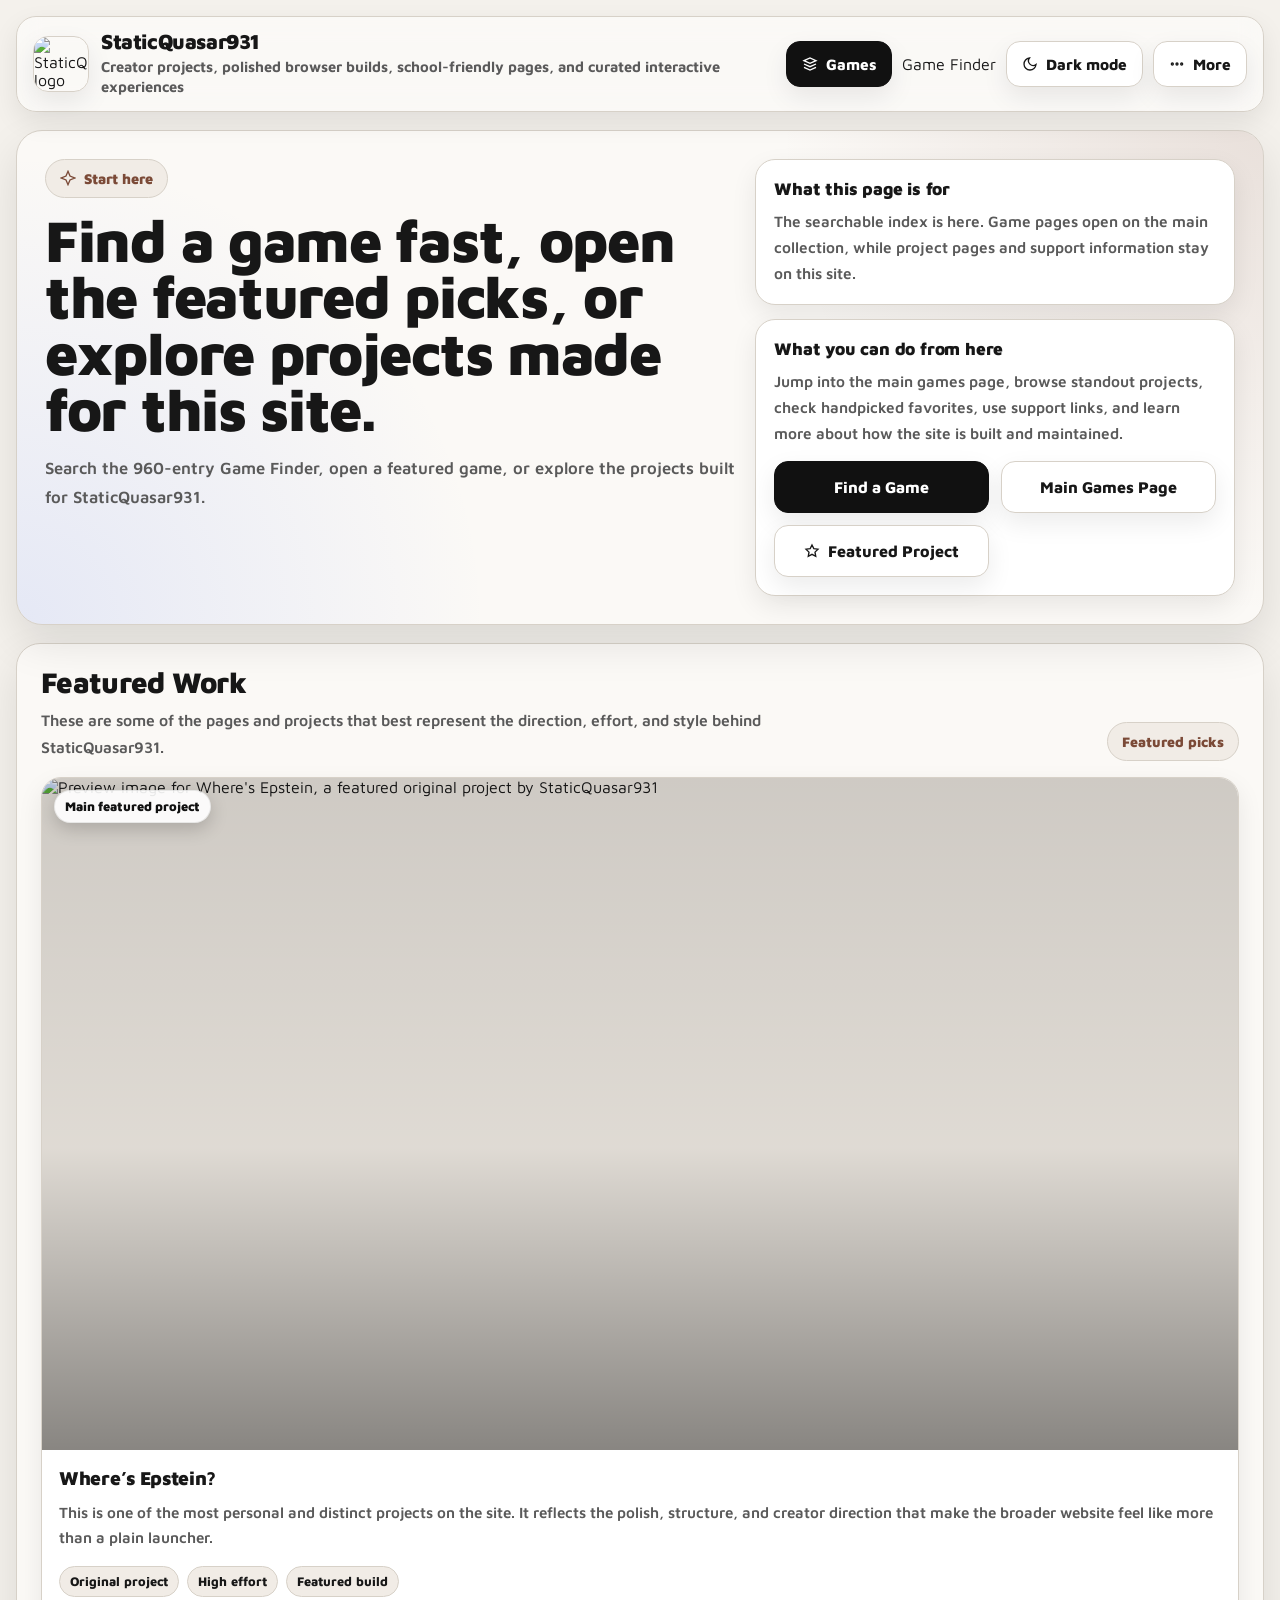
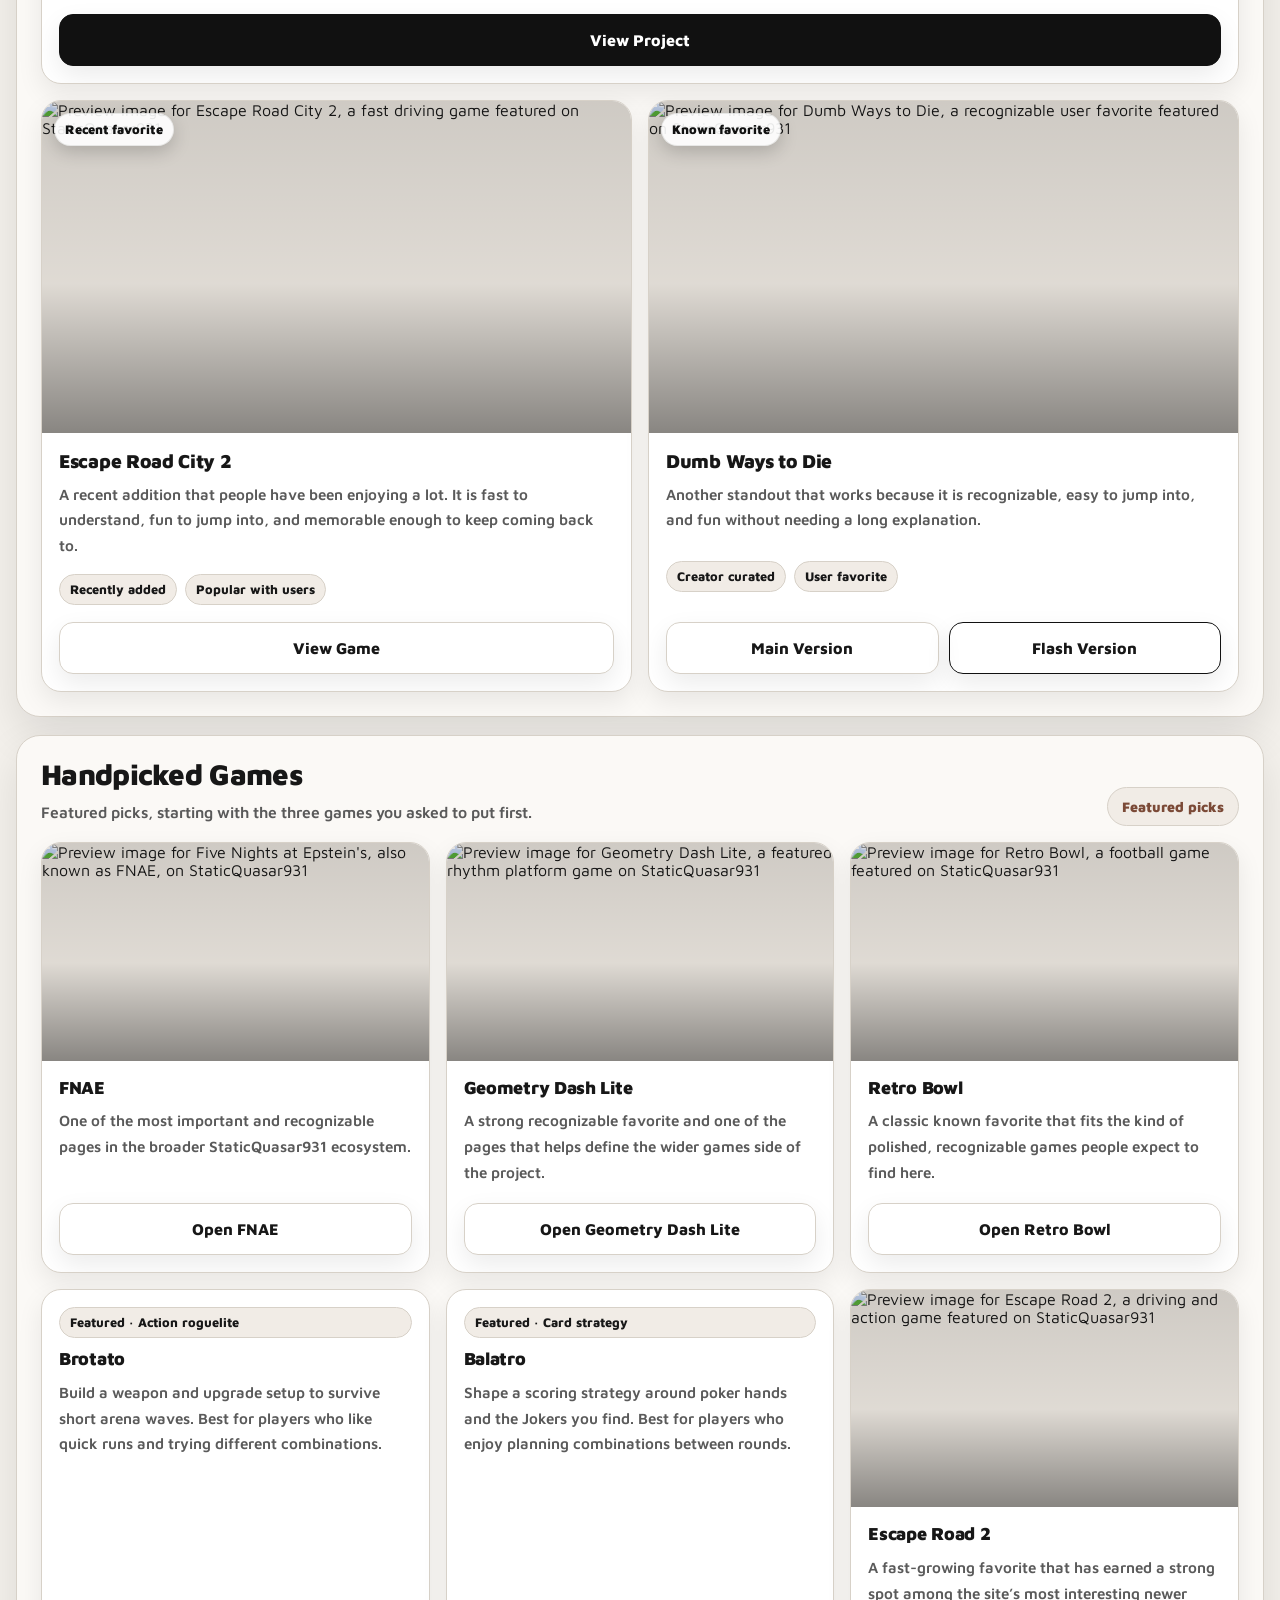
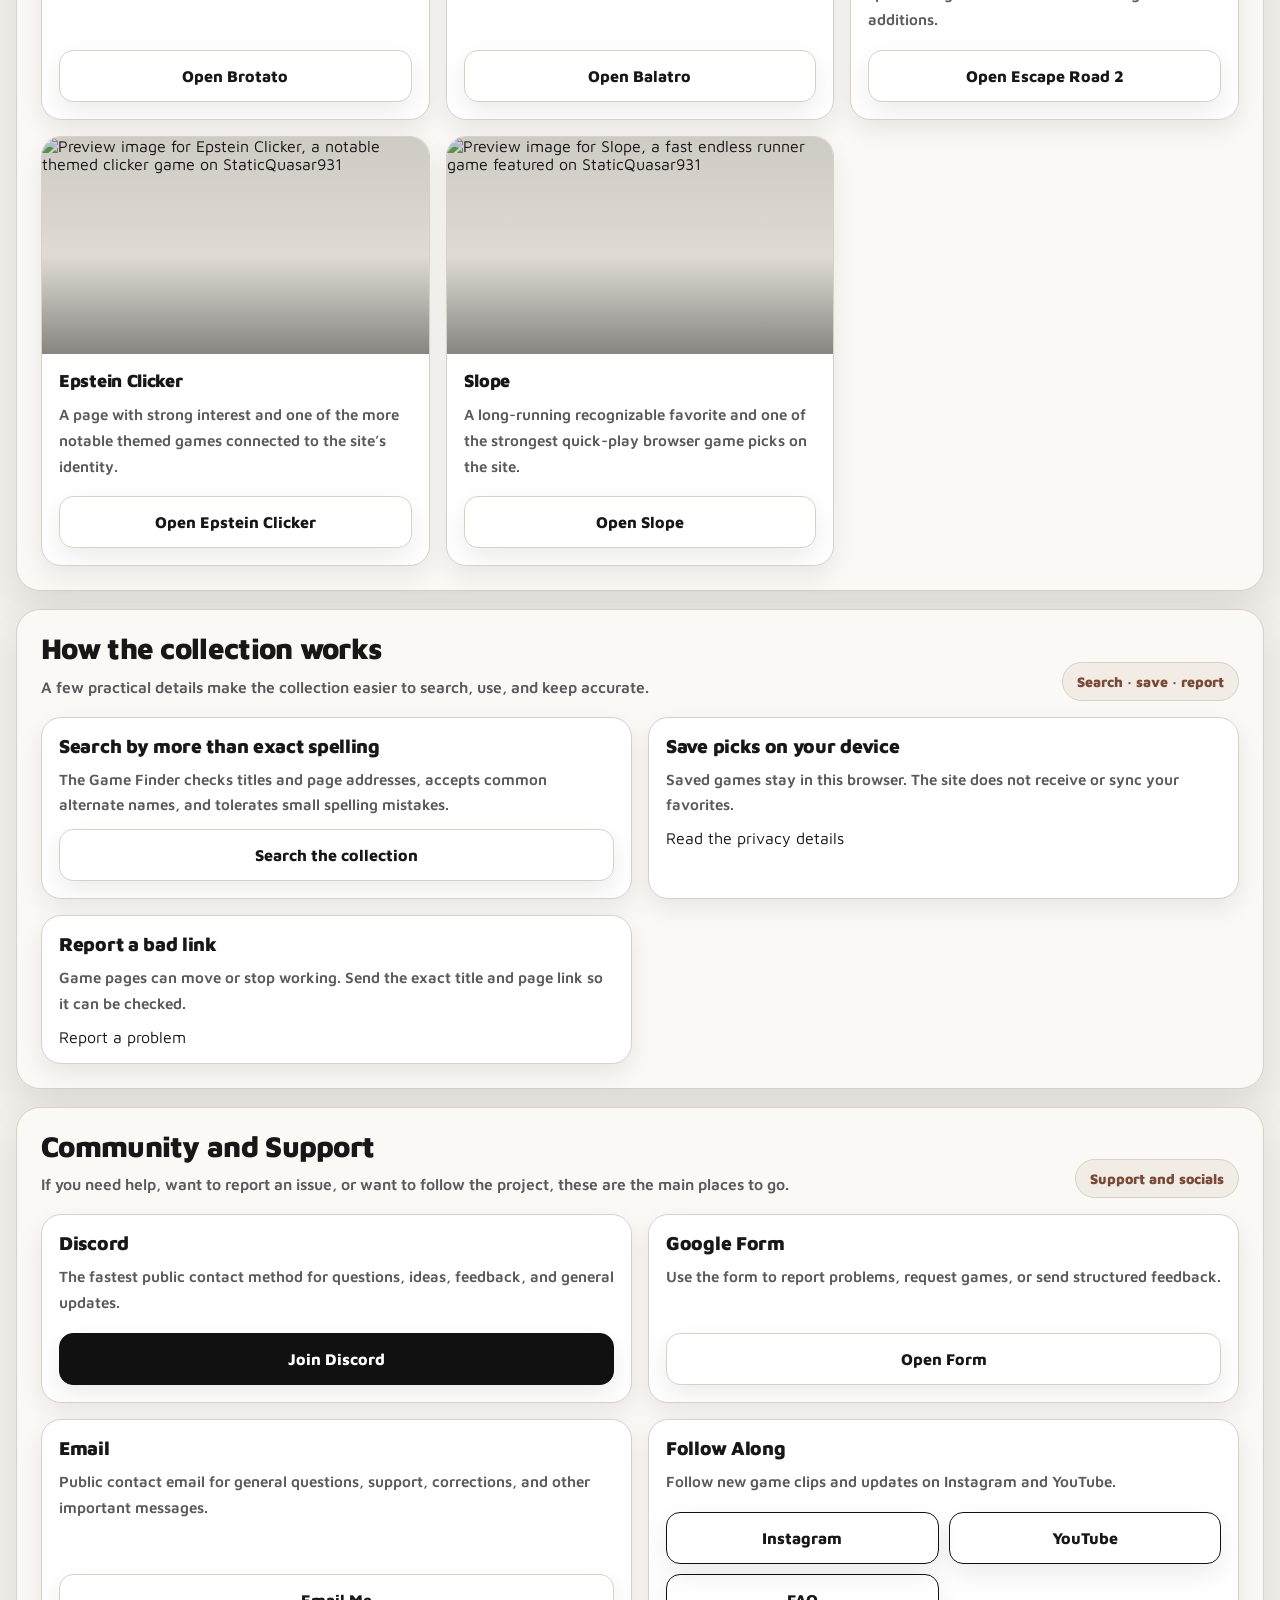
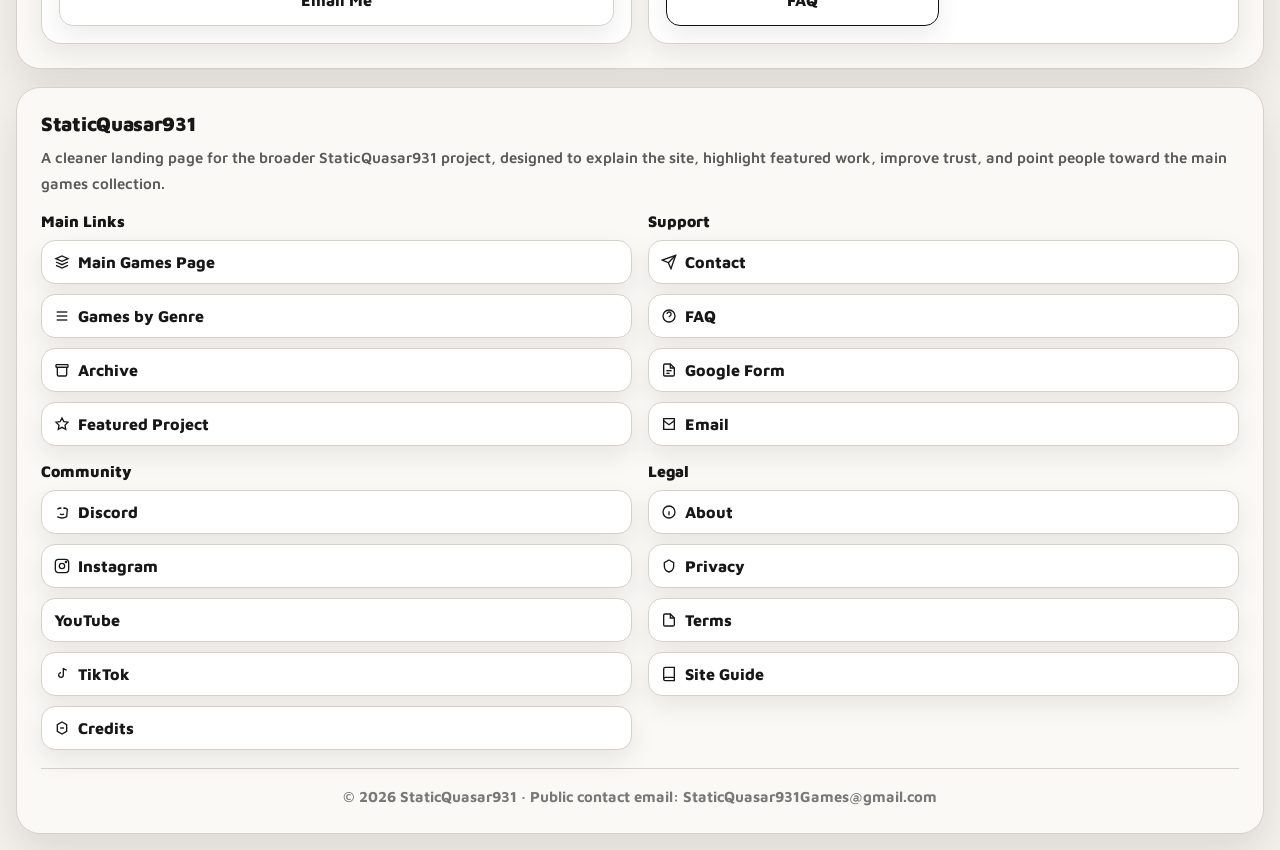
==== commit 8ccf738d: "Revamp" ====
--- a/index.html
+++ b/index.html
@@ -4,10 +4,9 @@
   <meta charset="UTF-8" />
   <meta name="viewport" content="width=device-width, initial-scale=1.0" />
 
-  <title>StaticQuasar931 | Creator Projects, School-Friendly Web Games, Experiments, and Handpicked Favorites</title>
-
-  <meta name="description" content="StaticQuasar931 builds polished, school-friendly web game experiences, original projects, curated favorites, and interactive browser experiments. Explore featured work, creator activity, handpicked games, support pages, and the main games site." />
-  <meta name="keywords" content="StaticQuasar931, static, staticquasar, staticquasar931, static 931, staticq, staticq931, unblocked games, school-friendly games, browser games, web game creator, game projects, creator portfolio, handpicked games, Five Nights at Epstein's, FNAE, Geometry Dash Lite, Retro Bowl, Escape Road 2, Epstein Clicker, Slope, game archive, github pages, staticquasar931 github io" />
+  <title>StaticQuasar931 | Game Finder, Featured Games, and Projects</title>
+
+  <meta name="description" content="Search 960 games by name or spelling, open featured picks, explore creator projects, and find help for the StaticQuasar931 game collection." />
   <meta name="author" content="StaticQuasar931" />
   <meta name="robots" content="index, follow, max-snippet:-1, max-image-preview:large, max-video-preview:-1" />
   <meta name="theme-color" content="#111111" />
@@ -15,15 +14,15 @@
   <link rel="canonical" href="https://staticquasar931.github.io/" />
   <link rel="icon" href="https://cdn.jsdelivr.net/gh/StaticQuasar931/Images@main/squarestaticquasar931logo.jpg" />
 
-  <meta property="og:title" content="StaticQuasar931 | Creator Projects, School-Friendly Web Games, Experiments, and Handpicked Favorites" />
-  <meta property="og:description" content="Featured projects, creator activity, curated games, support links, and polished browser experiences by StaticQuasar931." />
+  <meta property="og:title" content="StaticQuasar931 | Game Finder, Featured Games, and Projects" />
+  <meta property="og:description" content="Search the game collection, open featured picks, explore projects, or get help from StaticQuasar931." />
   <meta property="og:type" content="website" />
   <meta property="og:url" content="https://staticquasar931.github.io/" />
   <meta property="og:image" content="https://cdn.jsdelivr.net/gh/StaticQuasar931/Images@main/WheresEpsteinstartscreen.png" />
 
   <meta name="twitter:card" content="summary_large_image" />
-  <meta name="twitter:title" content="StaticQuasar931 | Creator Projects, School-Friendly Web Games, Experiments, and Handpicked Favorites" />
-  <meta name="twitter:description" content="Explore featured projects, creator activity, support links, and curated browser experiences by StaticQuasar931." />
+  <meta name="twitter:title" content="StaticQuasar931 | Game Finder, Featured Games, and Projects" />
+  <meta name="twitter:description" content="Search the game collection, open featured picks, and explore projects by StaticQuasar931." />
   <meta name="twitter:image" content="https://cdn.jsdelivr.net/gh/StaticQuasar931/Images@main/WheresEpsteinstartscreen.png" />
 
   <link rel="preconnect" href="https://cdn.jsdelivr.net" />
@@ -55,7 +54,8 @@
       "https://sites.google.com/view/staticquasar931/gm3z",
       "https://sites.google.com/view/staticquasar931/gm3z/genres",
       "https://discord.gg/DP2hM7RRhR",
-      "https://www.instagram.com/freeschoolgamepage/",
+      "https://www.instagram.com/staticquasar931/",
+      "https://www.youtube.com/@StaticQuasar931",
       "https://www.tiktok.com/@staticquasar931",
       "https://github.com/StaticQuasar931/staticquasar931.github.io"
     ]
@@ -68,14 +68,14 @@
     "@type":"WebSite",
     "name":"StaticQuasar931",
     "url":"https://staticquasar931.github.io/",
-    "description":"Creator site for polished browser projects, school-friendly web game experiences, experimental pages, and curated favorites.",
+    "description":"A searchable browser game collection, featured picks, and creator projects by StaticQuasar931.",
     "author":{
       "@type":"Person",
       "name":"StaticQuasar931"
     },
     "potentialAction":{
       "@type":"SearchAction",
-      "target":"https://www.google.com/search?q=site%3Astaticquasar931.github.io+{search_term_string}",
+      "target":"https://staticquasar931.github.io/game-finder.html?q={search_term_string}",
       "query-input":"required name=search_term_string"
     }
   }
@@ -1001,6 +1001,7 @@
       } catch (e) {}
     })();
   </script>
+  <link rel="stylesheet" href="accessibility.css">
 </head>
 <body>
   <a class="skip-link" href="#main">Skip to content</a>
@@ -1020,7 +1021,7 @@
           <a class="pill primary" href="https://sites.google.com/view/staticquasar931/gm3z">
             <svg viewBox="0 0 24 24" aria-hidden="true" fill="none" stroke="currentColor" stroke-width="2"><path d="M3 7l9-4 9 4-9 4-9-4z"></path><path d="M3 17l9 4 9-4"></path><path d="M3 12l9 4 9-4"></path></svg>
             Games
-          </a>
+          </a> <a href="game-finder.html">Game Finder</a>
 
           <button class="toggle-button" id="themeToggle" type="button" aria-pressed="false">
   <svg viewBox="0 0 24 24" aria-hidden="true" fill="none" stroke="currentColor" stroke-width="2"><path d="M21 12.8A9 9 0 1 1 11.2 3a7 7 0 0 0 9.8 9.8z"></path></svg>
@@ -1093,13 +1094,13 @@
           <div class="hero-copy">
             <div class="eyebrow">
               <svg viewBox="0 0 24 24" aria-hidden="true" fill="none" stroke="currentColor" stroke-width="2"><path d="M12 2l3 7 7 3-7 3-3 7-3-7-7-3 7-3 3-7z"></path></svg>
-              Official intro page
+              Start here
             </div>
 
-            <h2>Polished games, creator projects, and a cleaner way into the main StaticQuasar931 site.</h2>
+            <h2>Find a game fast, open the featured picks, or explore projects made for this site.</h2>
 
             <p class="lead">
-  This page works as a clean intro to StaticQuasar931. It gives people a clearer idea of what the project is, what stands out, and where to go next without dumping everything on the screen at once.
+  Search the 960-entry Game Finder, open a featured game, or explore the projects built for StaticQuasar931.
 </p>
 </div>
 
@@ -1107,7 +1108,7 @@
 <div class="side-card">
   <h3>What this page is for</h3>
   <p>
-    The main game library lives on Google Sites. This homepage works more like a polished landing page, a trust layer, and a better explanation of what the broader project is.
+    The searchable index is here. Game pages open on the main collection, while project pages and support information stay on this site.
   </p>
 </div>
 
@@ -1118,10 +1119,8 @@
   </p>
 
   <div class="hero-actions" style="margin-top:14px; max-width:none;">
-    <a class="button primary" href="https://sites.google.com/view/staticquasar931/gm3z">
-      <svg viewBox="0 0 24 24" aria-hidden="true" fill="none" stroke="currentColor" stroke-width="2"><path d="M3 7l9-4 9 4-9 4-9-4z"></path><path d="M3 17l9 4 9-4"></path><path d="M3 12l9 4 9-4"></path></svg>
-      Main Games Page
-    </a>
+    <a class="button primary" href="game-finder.html">Find a Game</a>
+    <a class="button secondary" href="https://sites.google.com/view/staticquasar931/gm3z">Main Games Page</a>
     <a class="button secondary" href="https://staticquasar931.github.io/Wheres-Epstein/">
       <svg viewBox="0 0 24 24" aria-hidden="true" fill="none" stroke="currentColor" stroke-width="2"><path d="M12 3l2.7 5.5L21 9.3l-4.5 4.4 1.1 6.3L12 17l-5.6 3 1.1-6.3L3 9.3l6.3-.8L12 3z"></path></svg>
       Featured Project
@@ -1211,10 +1210,10 @@
           <div>
             <h2>Handpicked Games</h2>
             <p>
-              These are some of the games and pages I would put near the front when showing what people tend to care about most.
+              Featured picks, starting with the three games you asked to put first.
             </p>
           </div>
-          <div class="section-tag">Popular and notable</div>
+          <div class="section-tag">Featured picks</div>
         </div>
 
         <div class="games-grid">
@@ -1248,6 +1247,10 @@
             </div>
           </article>
 
+          
+
+          
+
           <article class="project-card">
             <a href="https://sites.google.com/view/staticquasar931/gm3z/retro-bowl" aria-label="Open Retro Bowl on the main games site">
               <div class="project-media">
@@ -1262,6 +1265,22 @@
               </div>
             </div>
           </article>
+<article class="project-card">
+            <div class="project-body">
+              <div class="meta">Featured · Action roguelite</div>
+              <h3>Brotato</h3>
+              <p>Build a weapon and upgrade setup to survive short arena waves. Best for players who like quick runs and trying different combinations.</p>
+              <div class="action-row one"><a class="button secondary" href="https://sites.google.com/view/staticquasar931/gm3z/brotato">Open Brotato</a></div>
+            </div>
+          </article>
+<article class="project-card">
+            <div class="project-body">
+              <div class="meta">Featured · Card strategy</div>
+              <h3>Balatro</h3>
+              <p>Shape a scoring strategy around poker hands and the Jokers you find. Best for players who enjoy planning combinations between rounds.</p>
+              <div class="action-row one"><a class="button secondary" href="https://sites.google.com/view/staticquasar931/gm3z/balatro">Open Balatro</a></div>
+            </div>
+          </article>
 
           <article class="project-card">
             <a href="https://sites.google.com/view/staticquasar931/gm3z/escape-road-2-fake-gta-2" aria-label="Open Escape Road 2 on the main games site">
@@ -1313,38 +1332,18 @@
       <section class="section" aria-label="Activity and scale">
         <div class="section-header">
           <div>
-            <h2>Activity and Scale</h2>
+            <h2>How the collection works</h2>
             <p>
-              Most of the work is hidden on the Google Sites side, but these public numbers help show the size and consistency behind the broader project.
+              A few practical details make the collection easier to search, use, and keep accurate.
             </p>
           </div>
-          <div class="section-tag">Always updating</div>
+          <div class="section-tag">Search · save · report</div>
         </div>
 
-        <div class="stats-grid">
-          <div class="big-stat">
-            <span class="num">321</span>
-            <span class="label">Repositories</span>
-            <p>Shows the size of the overall project, game effort, and testing behind the website.</p>
-          </div>
-
-          <div class="big-stat">
-            <span class="num">1,627</span>
-            <span class="label">Contributions in the last year</span>
-            <p>Represents consistent work toward improving design, usability, and the overall project.</p>
-          </div>
-
-          <div class="big-stat">
-            <span class="num">204+</span>
-            <span class="label">Repositories contributed to</span>
-            <p>Only a fraction of the broader site ecosystem, which includes a much larger games collection on Google Sites.</p>
-          </div>
-
-          <div class="big-stat">
-            <span class="num">Near-daily</span>
-            <span class="label">Update rhythm</span>
-            <p>Shows that the site is actively maintained instead of being left to sit unchanged.</p>
-          </div>
+        <div class="support-grid">
+          <article class="info-card"><div class="info-body"><h3>Search by more than exact spelling</h3><p>The Game Finder checks titles and page addresses, accepts common alternate names, and tolerates small spelling mistakes.</p><a class="button secondary" href="game-finder.html">Search the collection</a></div></article>
+          <article class="info-card"><div class="info-body"><h3>Save picks on your device</h3><p>Saved games stay in this browser. The site does not receive or sync your favorites.</p><a href="privacy.html">Read the privacy details</a></div></article>
+          <article class="info-card"><div class="info-body"><h3>Report a bad link</h3><p>Game pages can move or stop working. Send the exact title and page link so it can be checked.</p><a href="https://sites.google.com/view/staticquasar931/google-form">Report a problem</a></div></article>
         </div>
       </section>
 
@@ -1393,9 +1392,10 @@
           <article class="info-card">
             <div class="info-body">
               <h3>Follow Along</h3>
-              <p>Instagram, TikTok, and FAQ/support pages help people stay connected to the project.</p>
+              <p>Follow new game clips and updates on Instagram and YouTube.</p>
               <div class="action-row">
-                <a class="button outline" href="https://www.instagram.com/freeschoolgamepage/">Instagram</a>
+                <a class="button outline" href="https://www.instagram.com/staticquasar931/">Instagram</a>
+          <a class="button outline" href="https://www.youtube.com/@StaticQuasar931">YouTube</a>
                 <a class="button outline" href="faq.html">FAQ</a>
               </div>
             </div>
@@ -1403,133 +1403,7 @@
         </div>
       </section>
 
-      <section class="section" aria-label="More details">
-        <div class="section-header">
-          <div>
-            <h2>More Details</h2>
-            <p>
-              The homepage stays cleaner by folding deeper explanation sections into dropdowns instead of trying to show everything at once.
-            </p>
-          </div>
-          <div class="section-tag">Expandable details</div>
-        </div>
-
-        <div class="accordion-group">
-          <details class="accordion">
-            <summary>
-              <span class="summary-left">
-                <svg viewBox="0 0 24 24" fill="none" stroke="currentColor" stroke-width="2"><circle cx="12" cy="12" r="9"></circle><path d="M12 8h.01"></path><path d="M11 12h1v4h1"></path></svg>
-                About the site
-              </span>
-              <span class="summary-plus">+</span>
-            </summary>
-            <div class="accordion-content">
-              <p>
-                StaticQuasar931 is a growing browser games and project hub built around curated games, creator projects, archive content, support pages, and ongoing improvements. The goal is not just to host links. The goal is to make the overall experience easier to understand, easier to browse, and worth coming back to.
-              </p>
-              <p>
-                The Google Sites side contains the larger main collection and most of the game traffic. The GitHub side works more like a cleaner landing page, trust layer, support structure, and project-facing public front.
-              </p>
-            </div>
-          </details>
-
-          <details class="accordion">
-            <summary>
-              <span class="summary-left">
-                <svg viewBox="0 0 24 24" fill="none" stroke="currentColor" stroke-width="2"><path d="M12 3l2 4 4 2-4 2-2 4-2-4-4-2 4-2 2-4z"></path><path d="M5 19h14"></path></svg>
-                How I build
-              </span>
-              <span class="summary-plus">+</span>
-            </summary>
-            <div class="accordion-content">
-              <p>
-                I focus on usability, structure, and clarity. I want pages and game access to feel understandable, polished, and worth revisiting instead of messy or hard to scan.
-              </p>
-              <p>
-                I also use AI and other tools to build faster, test ideas more quickly, improve layouts, clean up structure, and move through repetitive work more efficiently. I use those tools to strengthen the site and help me move faster, not to replace my own decisions or direction.
-              </p>
-              <p>
-                That means the final choices still come from me, but the workflow gets faster and more scalable.
-              </p>
-            </div>
-          </details>
-
-          <details class="accordion">
-            <summary>
-              <span class="summary-left">
-                <svg viewBox="0 0 24 24" fill="none" stroke="currentColor" stroke-width="2"><path d="M16 21v-2a4 4 0 0 0-4-4H5a4 4 0 0 0-4 4v2"></path><circle cx="8.5" cy="7" r="4"></circle><path d="M20 8v6"></path><path d="M23 11h-6"></path></svg>
-                Credits
-              </span>
-              <span class="summary-plus">+</span>
-            </summary>
-            <div class="accordion-content">
-              <p>
-                This site is primarily built and maintained by me, but it would not be possible without help from people who contributed testing, ideas, suggestions, bug reports, UI thoughts, and support.
-              </p>
-
-              <div class="credits-mini">
-                <div class="credit-mini">
-                  <h4>Static</h4>
-                  <p>Founder, owner, and primary developer responsible for most of the project direction and implementation.</p>
-                </div>
-                <div class="credit-mini">
-                  <h4>Rannug</h4>
-                  <p>Bug testing, game help, suggestions, design ideas, support, and general feedback.</p>
-                </div>
-                <div class="credit-mini">
-                  <h4>Isaac</h4>
-                  <p>Suggestions, testing, code help, feedback, and support across specific game areas and structure.</p>
-                </div>
-                <div class="credit-mini">
-                  <h4>More contributors</h4>
-                  <p>Additional contributors are credited on the full credits page linked in the footer and menu.</p>
-                </div>
-              </div>
-
-              <div class="action-row one" style="margin-top:14px;">
-                <a class="button secondary" href="https://sites.google.com/view/staticquasar931/credits">Open Full Credits</a>
-              </div>
-            </div>
-          </details>
-
-          <details class="accordion">
-            <summary>
-              <span class="summary-left">
-                <svg viewBox="0 0 24 24" fill="none" stroke="currentColor" stroke-width="2"><path d="M3 12h18"></path><path d="M12 3v18"></path></svg>
-                Milestones
-              </span>
-              <span class="summary-plus">+</span>
-            </summary>
-            <div class="accordion-content">
-              <p>
-                Earlier milestones helped the site become what it is, but the current milestones are bigger and more visible. Having a standout project like <strong>Where’s Epstein?</strong> matters because it shows that the site can have a real creator identity, not just a list of pages.
-              </p>
-              <p>
-                On the games side, having pages like <strong>Escape Road City 2</strong> and <strong>Geometry Dash Lite</strong> do well also matters. Those are the kinds of games that help define what people expect from StaticQuasar931 now.
-              </p>
-            </div>
-          </details>
-
-          <details class="accordion">
-            <summary>
-              <span class="summary-left">
-                <svg viewBox="0 0 24 24" fill="none" stroke="currentColor" stroke-width="2"><path d="M12 20l9-5-9-5-9 5 9 5z"></path><path d="M12 12l9-5-9-5-9 5 9 5z"></path></svg>
-                Open source and transparency
-              </span>
-              <span class="summary-plus">+</span>
-            </summary>
-            <div class="accordion-content">
-              <p>
-                A lot of what exists on the web comes from people sharing code, ideas, and experiments openly. That shaped how I learn, build, and improve what I work on.
-              </p>
-              <p>
-                I respect public work, try to improve what I build responsibly, and do my best to keep credit and transparency visible where it matters.
-              </p>
-            </div>
-          </details>
-        </div>
-      </section>
-    </main>
+      </main>
 
     <div class="seo-hidden" aria-hidden="true">
       <h2>StaticQuasar931 creator page and project hub</h2>
@@ -1601,10 +1475,11 @@
               <svg viewBox="0 0 24 24" aria-hidden="true" fill="none" stroke="currentColor" stroke-width="2"><path d="M8 10h.01"></path><path d="M16 10h.01"></path><path d="M9 15c1 .7 2 .9 3 .9s2-.2 3-.9"></path><path d="M5 19c2.5 1.5 5 2 7 2s4.5-.5 7-2l1-11c-1.5-1.2-3-2-5-2l-.6 1.2"></path><path d="M5 8c1.5-1.2 3-2 5-2l.6 1.2"></path></svg>
               Discord
             </a>
-            <a class="footer-link-card" href="https://www.instagram.com/freeschoolgamepage/">
+            <a class="footer-link-card" href="https://www.instagram.com/staticquasar931/">
               <svg viewBox="0 0 24 24" aria-hidden="true" fill="none" stroke="currentColor" stroke-width="2"><rect x="2" y="2" width="20" height="20" rx="5"></rect><circle cx="12" cy="12" r="4"></circle><circle cx="18" cy="6" r="1"></circle></svg>
               Instagram
             </a>
+            <a class="footer-link-card" href="https://www.youtube.com/@StaticQuasar931">YouTube</a>
             <a class="footer-link-card" href="https://www.tiktok.com/@staticquasar931">
               <svg viewBox="0 0 24 24" aria-hidden="true" fill="none" stroke="currentColor" stroke-width="2"><path d="M14 3v10.5a3.5 3.5 0 1 1-3.5-3.5"></path><path d="M14 3c1 2 2.5 3 5 3"></path></svg>
               TikTok
--- a/accessibility.css
+++ b/accessibility.css
@@ -0,0 +1,11 @@
+/* Respect a visitor's reduced-motion preference across every page. */
+@media (prefers-reduced-motion: reduce) {
+  html:focus-within { scroll-behavior: auto !important; }
+  *, *::before, *::after {
+    animation-duration: 0.01ms !important;
+    animation-iteration-count: 1 !important;
+    scroll-behavior: auto !important;
+    transition-duration: 0.01ms !important;
+  }
+}
+.site-social-links { display:flex; flex-wrap:wrap; gap:.5rem; margin:1rem 0; }
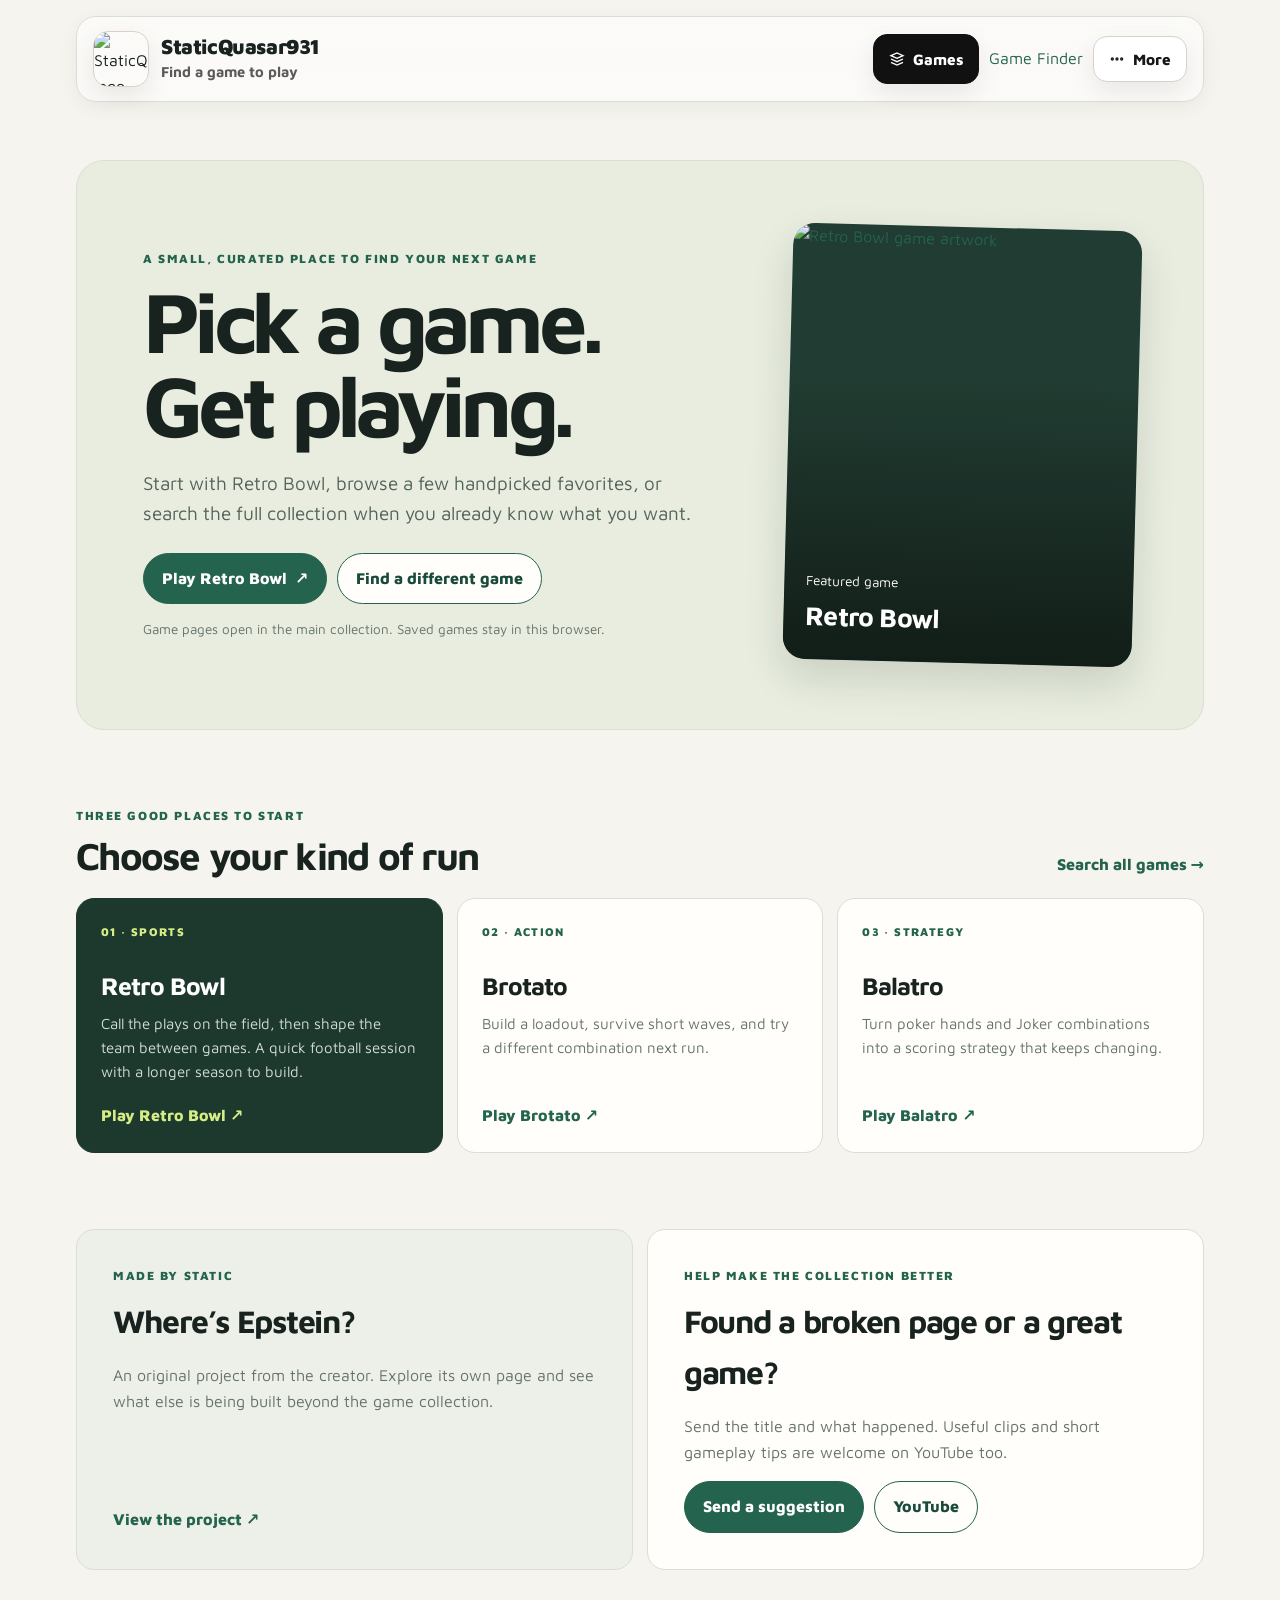
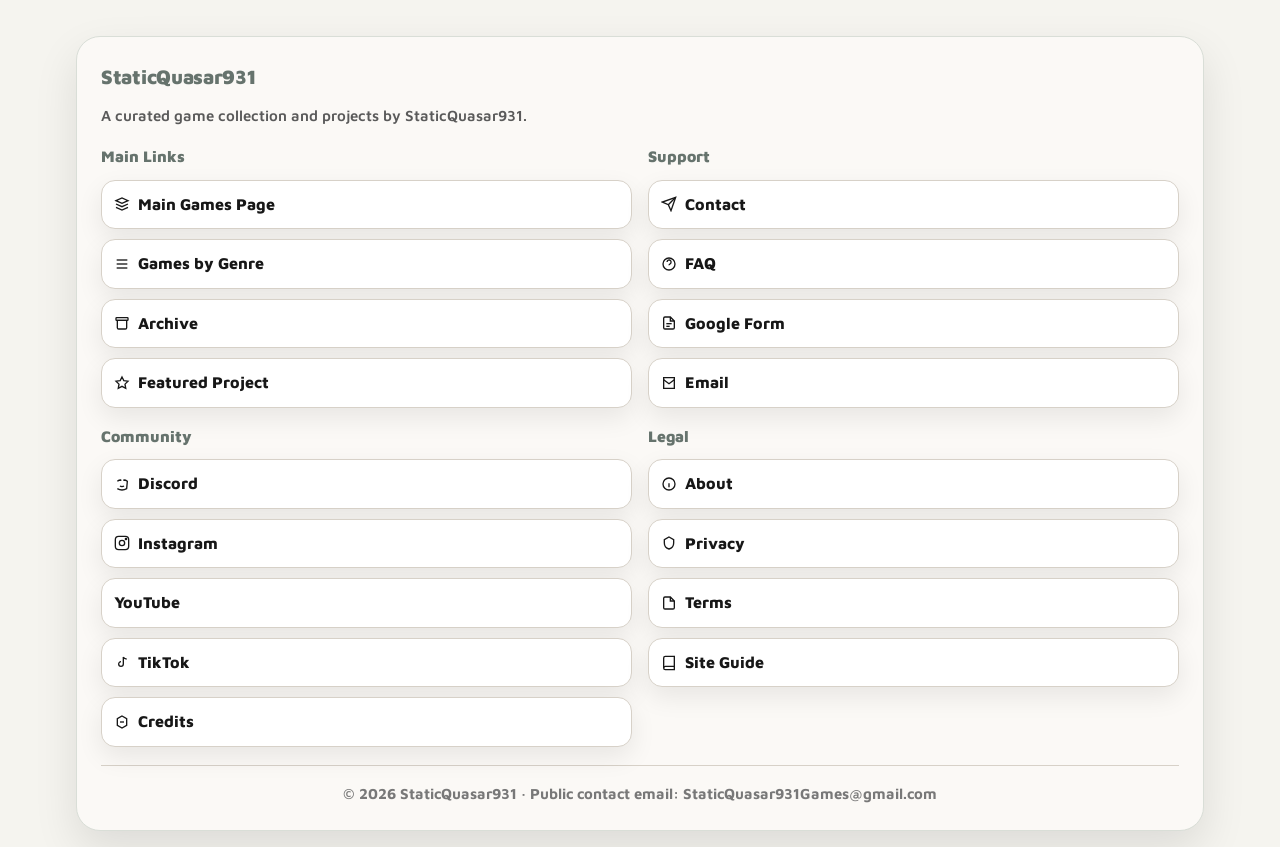
==== commit 873a4e8b: "Revamp 2" ====
--- a/index.html
+++ b/index.html
@@ -4,24 +4,24 @@
   <meta charset="UTF-8" />
   <meta name="viewport" content="width=device-width, initial-scale=1.0" />
 
-  <title>StaticQuasar931 | Game Finder, Featured Games, and Projects</title>
-
-  <meta name="description" content="Search 960 games by name or spelling, open featured picks, explore creator projects, and find help for the StaticQuasar931 game collection." />
+  <title>StaticQuasar931 | Pick a game. Get playing.</title>
+
+  <meta name="description" content="Pick a game to play, start with Retro Bowl, or search the curated StaticQuasar931 collection." />
   <meta name="author" content="StaticQuasar931" />
   <meta name="robots" content="index, follow, max-snippet:-1, max-image-preview:large, max-video-preview:-1" />
   <meta name="theme-color" content="#111111" />
-  <meta name="color-scheme" content="light dark" />
+  <meta name="color-scheme" content="light" />
   <link rel="canonical" href="https://staticquasar931.github.io/" />
   <link rel="icon" href="https://cdn.jsdelivr.net/gh/StaticQuasar931/Images@main/squarestaticquasar931logo.jpg" />
 
-  <meta property="og:title" content="StaticQuasar931 | Game Finder, Featured Games, and Projects" />
-  <meta property="og:description" content="Search the game collection, open featured picks, explore projects, or get help from StaticQuasar931." />
+  <meta property="og:title" content="StaticQuasar931 | Pick a game. Get playing." />
+  <meta property="og:description" content="Start with Retro Bowl, browse handpicked games, or search the StaticQuasar931 collection." />
   <meta property="og:type" content="website" />
   <meta property="og:url" content="https://staticquasar931.github.io/" />
   <meta property="og:image" content="https://cdn.jsdelivr.net/gh/StaticQuasar931/Images@main/WheresEpsteinstartscreen.png" />
 
   <meta name="twitter:card" content="summary_large_image" />
-  <meta name="twitter:title" content="StaticQuasar931 | Game Finder, Featured Games, and Projects" />
+  <meta name="twitter:title" content="StaticQuasar931 | Pick a game. Get playing." />
   <meta name="twitter:description" content="Search the game collection, open featured picks, and explore projects by StaticQuasar931." />
   <meta name="twitter:image" content="https://cdn.jsdelivr.net/gh/StaticQuasar931/Images@main/WheresEpsteinstartscreen.png" />
 
@@ -867,15 +867,6 @@
       font-weight:700;
     }
 
-    .seo-hidden{
-      position:absolute;
-      left:-99999px;
-      top:auto;
-      width:1px;
-      height:1px;
-      overflow:hidden;
-    }
-
     @media (max-width: 1280px){
       .featured-grid,
       .stats-grid,
@@ -1002,6 +993,24 @@
     })();
   </script>
   <link rel="stylesheet" href="accessibility.css">
+  <link rel="stylesheet" href="site-theme.css">
+
+  <style>
+    .home-main{display:grid;gap:clamp(34px,6vw,76px);padding:clamp(22px,5vw,58px) 0 48px}
+    .home-hero{display:grid;grid-template-columns:minmax(0,1.25fr) minmax(240px,.75fr);gap:clamp(24px,5vw,64px);align-items:center;padding:clamp(26px,6vw,66px);background:#e8eddf;border:1px solid #d9ded7;border-radius:28px;overflow:hidden}
+    .home-hero-copy{max-width:660px}.home-kicker{margin:0 0 10px;color:#24634d;font-size:.76rem;font-weight:850;letter-spacing:.13em;text-transform:uppercase}
+    .home-hero h2{max-width:650px;margin:0;color:#18221f;font-size:clamp(2.7rem,7vw,5.4rem);letter-spacing:-.065em;line-height:.98}
+    .home-hero-copy>p:not(.home-kicker):not(.home-note){max-width:570px;margin:20px 0 0;color:#53625a;font-size:clamp(1.02rem,2vw,1.18rem)}
+    .home-actions{display:flex;flex-wrap:wrap;gap:10px;margin-top:24px}.home-button{display:inline-flex;align-items:center;justify-content:center;gap:8px;padding:12px 18px;border:1px solid #24634d;border-radius:999px;font-weight:800;text-decoration:none!important}
+    .home-button-primary{background:#24634d;color:white!important}.home-button-primary:hover{background:#194a3a}.home-button-secondary{color:#194a3a;background:#fffefa}.home-note{margin:15px 0 0;color:#66736d;font-size:.84rem}
+    .home-cover{position:relative;display:block;max-width:360px;justify-self:center;width:100%;aspect-ratio:4/5;border-radius:22px;overflow:hidden;background:#213c32;box-shadow:0 18px 40px #18221f24;text-decoration:none!important;transform:rotate(1.5deg)}
+    .home-cover img{width:100%;height:100%;object-fit:cover}.home-cover:after{content:"";position:absolute;inset:35% 0 0;background:linear-gradient(transparent,#101914df)}.home-cover>span{position:absolute;z-index:1;bottom:22px;left:22px;color:#fff;display:grid;gap:3px;font-size:.84rem}.home-cover b{font-size:1.65rem;letter-spacing:-.03em}
+    .home-section{display:grid;gap:20px}.home-section-heading{display:flex;align-items:end;justify-content:space-between;gap:18px}.home-section-heading h2,.return-shelf h2{margin:0;font-size:clamp(1.7rem,3vw,2.4rem);letter-spacing:-.045em;line-height:1.1}.home-section-heading>a,.return-shelf>a{flex:none;font-weight:800;text-decoration:none}.pick-grid{display:grid;grid-template-columns:repeat(3,minmax(0,1fr));gap:14px}.pick-card{display:flex;flex-direction:column;min-height:244px;padding:24px;border:1px solid #d9ded7;border-radius:18px;background:#fffefa}.pick-card-featured{background:#1d392e;color:white;border-color:#1d392e}.pick-number{color:#24634d;font-size:.72rem;font-weight:850;letter-spacing:.12em}.pick-card-featured .pick-number{color:#d6ed85}.pick-card h3{margin:25px 0 5px;font-size:1.55rem;letter-spacing:-.04em}.pick-card p{margin:0 0 20px;color:#66736d;font-size:.94rem}.pick-card-featured p{color:#d2ddd5}.pick-card>a,.home-feature>a{margin-top:auto;font-weight:800;text-decoration:none}.pick-card-featured>a{color:#d6ed85}
+    .home-bottom-grid{display:grid;grid-template-columns:1fr 1fr;gap:14px}.home-feature,.home-community{display:flex;flex-direction:column;align-items:flex-start;min-height:250px;padding:clamp(23px,4vw,36px);border:1px solid #d9ded7;border-radius:18px;background:#fffefa}.home-feature{background:#edf0e9}.home-feature h2,.home-community h2{margin:0;font-size:clamp(1.5rem,3vw,2rem);letter-spacing:-.04em}.home-feature p:not(.home-kicker),.home-community p:not(.home-kicker){color:#66736d}.home-community .home-actions{margin-top:auto}
+    .return-shelf{padding:24px;border:1px solid #cfdac7;border-radius:18px;background:#edf3e6}.return-shelf>div:first-child>p:last-child{margin:7px 0 0;color:#66736d}.saved-games{display:flex;flex-wrap:wrap;gap:8px;margin:16px 0}.saved-games a{padding:8px 13px;border:1px solid #c9d5c2;border-radius:999px;background:#fffefa;font-weight:750;text-decoration:none}
+    @media(max-width:760px){.home-hero{grid-template-columns:1fr}.home-cover{max-width:300px;justify-self:start;aspect-ratio:16/10;transform:none}.pick-grid{grid-template-columns:1fr}.pick-card{min-height:0}.pick-card h3{margin-top:15px}.home-bottom-grid{grid-template-columns:1fr}.home-section-heading{align-items:flex-start;flex-direction:column}}
+  </style>
+
 </head>
 <body>
   <a class="skip-link" href="#main">Skip to content</a>
@@ -1012,7 +1021,7 @@
         <img src="https://cdn.jsdelivr.net/gh/StaticQuasar931/Images@main/squarestaticquasar931logo.jpg" alt="StaticQuasar931 logo and site icon" />
         <div class="brand-text">
           <h1>StaticQuasar931</h1>
-          <p>Creator projects, polished browser builds, school-friendly pages, and curated interactive experiences</p>
+          <p>Find a game to play</p>
         </div>
       </div>
 
@@ -1022,11 +1031,6 @@
             <svg viewBox="0 0 24 24" aria-hidden="true" fill="none" stroke="currentColor" stroke-width="2"><path d="M3 7l9-4 9 4-9 4-9-4z"></path><path d="M3 17l9 4 9-4"></path><path d="M3 12l9 4 9-4"></path></svg>
             Games
           </a> <a href="game-finder.html">Game Finder</a>
-
-          <button class="toggle-button" id="themeToggle" type="button" aria-pressed="false">
-  <svg viewBox="0 0 24 24" aria-hidden="true" fill="none" stroke="currentColor" stroke-width="2"><path d="M21 12.8A9 9 0 1 1 11.2 3a7 7 0 0 0 9.8 9.8z"></path></svg>
-  Dark mode
-</button>
 
           <div class="dropdown">
             <button class="menu-button" type="button" aria-haspopup="true">
@@ -1080,347 +1084,59 @@
           <a href="site-guide.html">Site Guide</a>
           <a href="faq.html">FAQ</a>
           <a href="https://sites.google.com/view/staticquasar931/credits">Credits</a>
-          <button class="toggle-button" id="themeToggleMobile" type="button" aria-pressed="false">
-  <svg viewBox="0 0 24 24" aria-hidden="true" fill="none" stroke="currentColor" stroke-width="2"><path d="M21 12.8A9 9 0 1 1 11.2 3a7 7 0 0 0 9.8 9.8z"></path></svg>
-  Dark mode
-</button>
         </div>
       </div>
     </header>
 
-    <main id="main">
-      <section class="hero" aria-label="Hero">
-        <div class="hero-grid">
-          <div class="hero-copy">
-            <div class="eyebrow">
-              <svg viewBox="0 0 24 24" aria-hidden="true" fill="none" stroke="currentColor" stroke-width="2"><path d="M12 2l3 7 7 3-7 3-3 7-3-7-7-3 7-3 3-7z"></path></svg>
-              Start here
-            </div>
-
-            <h2>Find a game fast, open the featured picks, or explore projects made for this site.</h2>
-
-            <p class="lead">
-  Search the 960-entry Game Finder, open a featured game, or explore the projects built for StaticQuasar931.
-</p>
-</div>
-
-          <aside class="hero-side" aria-label="Quick overview">
-<div class="side-card">
-  <h3>What this page is for</h3>
-  <p>
-    The searchable index is here. Game pages open on the main collection, while project pages and support information stay on this site.
-  </p>
-</div>
-
-<div class="side-card">
-  <h3>What you can do from here</h3>
-  <p>
-    Jump into the main games page, browse standout projects, check handpicked favorites, use support links, and learn more about how the site is built and maintained.
-  </p>
-
-  <div class="hero-actions" style="margin-top:14px; max-width:none;">
-    <a class="button primary" href="game-finder.html">Find a Game</a>
-    <a class="button secondary" href="https://sites.google.com/view/staticquasar931/gm3z">Main Games Page</a>
-    <a class="button secondary" href="https://staticquasar931.github.io/Wheres-Epstein/">
-      <svg viewBox="0 0 24 24" aria-hidden="true" fill="none" stroke="currentColor" stroke-width="2"><path d="M12 3l2.7 5.5L21 9.3l-4.5 4.4 1.1 6.3L12 17l-5.6 3 1.1-6.3L3 9.3l6.3-.8L12 3z"></path></svg>
-      Featured Project
-    </a>
-  </div>
-</div>          </aside>
+    <main id="main" class="home-main">
+      <section class="home-hero" aria-labelledby="home-title">
+        <div class="home-hero-copy">
+          <p class="home-kicker">A small, curated place to find your next game</p>
+          <h2 id="home-title">Pick a game. Get playing.</h2>
+          <p>Start with Retro Bowl, browse a few handpicked favorites, or search the full collection when you already know what you want.</p>
+          <div class="home-actions">
+            <a class="home-button home-button-primary" href="https://sites.google.com/view/staticquasar931/gm3z/retro-bowl">Play Retro Bowl <span aria-hidden="true">↗</span></a>
+            <a class="home-button home-button-secondary" href="game-finder.html">Find a different game</a>
+          </div>
+          <p class="home-note">Game pages open in the main collection. Saved games stay in this browser.</p>
+        </div>
+        <a class="home-cover" href="https://sites.google.com/view/staticquasar931/gm3z/retro-bowl" aria-label="Open Retro Bowl">
+          <img src="https://cdn.jsdelivr.net/gh/StaticQuasar931/Images@main/Retro_Bowl_StaticQuasar931_t2epwp.jpg" alt="Retro Bowl game artwork">
+          <span>Featured game <b>Retro Bowl</b></span>
+        </a>
+      </section>
+
+      <section class="return-shelf" id="saved-shelf" hidden aria-labelledby="saved-title">
+        <div><p class="home-kicker">Your list</p><h2 id="saved-title">Pick up where you left off</h2><p>These saved titles are stored only in this browser.</p></div>
+        <div id="saved-games" class="saved-games"></div>
+        <a href="game-finder.html?favorites=1">Manage saved games <span aria-hidden="true">→</span></a>
+      </section>
+
+      <section class="home-section" aria-labelledby="quick-picks-title">
+        <div class="home-section-heading"><div><p class="home-kicker">Three good places to start</p><h2 id="quick-picks-title">Choose your kind of run</h2></div><a href="game-finder.html">Search all games <span aria-hidden="true">→</span></a></div>
+        <div class="pick-grid">
+          <article class="pick-card pick-card-featured"><span class="pick-number">01 · SPORTS</span><h3>Retro Bowl</h3><p>Call the plays on the field, then shape the team between games. A quick football session with a longer season to build.</p><a href="https://sites.google.com/view/staticquasar931/gm3z/retro-bowl">Play Retro Bowl <span aria-hidden="true">↗</span></a></article>
+          <article class="pick-card"><span class="pick-number">02 · ACTION</span><h3>Brotato</h3><p>Build a loadout, survive short waves, and try a different combination next run.</p><a href="https://sites.google.com/view/staticquasar931/gm3z/brotato">Play Brotato <span aria-hidden="true">↗</span></a></article>
+          <article class="pick-card"><span class="pick-number">03 · STRATEGY</span><h3>Balatro</h3><p>Turn poker hands and Joker combinations into a scoring strategy that keeps changing.</p><a href="https://sites.google.com/view/staticquasar931/gm3z/balatro">Play Balatro <span aria-hidden="true">↗</span></a></article>
         </div>
       </section>
 
-      <section class="section" aria-label="Featured work">
-        <div class="section-header">
-          <div>
-            <h2>Featured Work</h2>
-            <p>
-              These are some of the pages and projects that best represent the direction, effort, and style behind StaticQuasar931.
-            </p>
-          </div>
-          <div class="section-tag">Featured picks</div>
-        </div>
-
-        <div class="featured-grid">
-<article class="project-card">
-  <div class="project-media">
-    <span class="badge">Recent favorite</span>
-    <img src="https://cdn.jsdelivr.net/gh/StaticQuasar931/Images@main/escaperoadcity2.png" alt="Preview image for Escape Road City 2, a fast driving game featured on StaticQuasar931" />
-  </div>
-  <div class="project-body">
-    <h3>Escape Road City 2</h3>
-    <p>
-      A recent addition that people have been enjoying a lot. It is fast to understand, fun to jump into, and memorable enough to keep coming back to.
-    </p>
-    <div class="meta-row">
-      <span class="meta">Recently added</span>
-      <span class="meta">Popular with users</span>
-    </div>
-    <div class="action-row one">
-      <a class="button secondary" href="https://sites.google.com/view/staticquasar931/gm3z/escape-road-city-2">View Game</a>
-    </div>
-  </div>
-</article>
-          <article class="project-card">
-            <div class="project-media">
-              <span class="badge">Main featured project</span>
-              <img src="https://cdn.jsdelivr.net/gh/StaticQuasar931/Images@main/WheresEpsteinstartscreen.png" alt="Preview image for Where's Epstein, a featured original project by StaticQuasar931" />
-            </div>
-            <div class="project-body">
-              <h3>Where’s Epstein?</h3>
-              <p>
-                This is one of the most personal and distinct projects on the site. It reflects the polish, structure, and creator direction that make the broader website feel like more than a plain launcher.
-              </p>
-              <div class="meta-row">
-                <span class="meta">Original project</span>
-                <span class="meta">High effort</span>
-                <span class="meta">Featured build</span>
-              </div>
-              <div class="action-row one">
-                <a class="button primary" href="https://staticquasar931.github.io/Wheres-Epstein/">View Project</a>
-              </div>
-            </div>
-          </article>
-
-<article class="project-card">
-  <div class="project-media">
-    <span class="badge">Known favorite</span>
-    <img src="https://cdn.jsdelivr.net/gh/StaticQuasar931/Images@main/dumbwaystodieicon.webp" alt="Preview image for Dumb Ways to Die, a recognizable user favorite featured on StaticQuasar931" />
-  </div>
-  <div class="project-body">
-    <h3>Dumb Ways to Die</h3>
-    <p>
-      Another standout that works because it is recognizable, easy to jump into, and fun without needing a long explanation.
-    </p>
-    <div class="meta-row">
-      <span class="meta">Creator curated</span>
-      <span class="meta">User favorite</span>
-    </div>
-    <div class="action-row">
-      <a class="button secondary" href="https://sites.google.com/view/staticquasar931/gm3z/dumb-ways-to-die">Main Version</a>
-      <a class="button outline" href="https://sites.google.com/view/staticquasar931/gm3z/flash-dumb-ways-to-die">Flash Version</a>
-    </div>
-  </div>
-</article>
-        </div>
+      <section class="home-bottom-grid" aria-label="Explore and contribute">
+        <article class="home-feature">
+          <p class="home-kicker">Made by Static</p><h2>Where’s Epstein?</h2><p>An original project from the creator. Explore its own page and see what else is being built beyond the game collection.</p><a href="https://staticquasar931.github.io/Wheres-Epstein/">View the project <span aria-hidden="true">↗</span></a>
+        </article>
+        <article class="home-community">
+          <p class="home-kicker">Help make the collection better</p><h2>Found a broken page or a great game?</h2><p>Send the title and what happened. Useful clips and short gameplay tips are welcome on YouTube too.</p><div class="home-actions"><a class="home-button home-button-primary" href="https://sites.google.com/view/staticquasar931/google-form">Send a suggestion</a><a class="home-button home-button-secondary" href="https://www.youtube.com/@StaticQuasar931">YouTube</a></div>
+        </article>
       </section>
-
-      <section class="section" aria-label="Handpicked games">
-        <div class="section-header">
-          <div>
-            <h2>Handpicked Games</h2>
-            <p>
-              Featured picks, starting with the three games you asked to put first.
-            </p>
-          </div>
-          <div class="section-tag">Featured picks</div>
-        </div>
-
-        <div class="games-grid">
-          <article class="project-card">
-            <a href="https://sites.google.com/view/staticquasar931/gm3z/five-nights-at-epsteins-fnae" aria-label="Open Five Nights at Epstein's on the main games site">
-              <div class="project-media">
-                <img src="https://cdn.jsdelivr.net/gh/StaticQuasar931/Images@main/five-nights-at-epsteins.png" alt="Preview image for Five Nights at Epstein's, also known as FNAE, on StaticQuasar931" />
-              </div>
-            </a>
-            <div class="project-body">
-              <h3>FNAE</h3>
-              <p>One of the most important and recognizable pages in the broader StaticQuasar931 ecosystem.</p>
-              <div class="action-row one">
-                <a class="button secondary" href="https://sites.google.com/view/staticquasar931/gm3z/five-nights-at-epsteins-fnae">Open FNAE</a>
-              </div>
-            </div>
-          </article>
-
-          <article class="project-card">
-            <a href="https://sites.google.com/view/staticquasar931/gm3z/geometry-dash-lite" aria-label="Open Geometry Dash Lite on the main games site">
-              <div class="project-media">
-                <img src="https://cdn.jsdelivr.net/gh/StaticQuasar931/Images@main/GeometryDashLite.png" alt="Preview image for Geometry Dash Lite, a featured rhythm platform game on StaticQuasar931" />
-              </div>
-            </a>
-            <div class="project-body">
-              <h3>Geometry Dash Lite</h3>
-              <p>A strong recognizable favorite and one of the pages that helps define the wider games side of the project.</p>
-              <div class="action-row one">
-                <a class="button secondary" href="https://sites.google.com/view/staticquasar931/gm3z/geometry-dash-lite">Open Geometry Dash Lite</a>
-              </div>
-            </div>
-          </article>
-
-          
-
-          
-
-          <article class="project-card">
-            <a href="https://sites.google.com/view/staticquasar931/gm3z/retro-bowl" aria-label="Open Retro Bowl on the main games site">
-              <div class="project-media">
-                <img src="https://cdn.jsdelivr.net/gh/StaticQuasar931/Images@main/Retro_Bowl_StaticQuasar931_t2epwp.jpg" alt="Preview image for Retro Bowl, a football game featured on StaticQuasar931" />
-              </div>
-            </a>
-            <div class="project-body">
-              <h3>Retro Bowl</h3>
-              <p>A classic known favorite that fits the kind of polished, recognizable games people expect to find here.</p>
-              <div class="action-row one">
-                <a class="button secondary" href="https://sites.google.com/view/staticquasar931/gm3z/retro-bowl">Open Retro Bowl</a>
-              </div>
-            </div>
-          </article>
-<article class="project-card">
-            <div class="project-body">
-              <div class="meta">Featured · Action roguelite</div>
-              <h3>Brotato</h3>
-              <p>Build a weapon and upgrade setup to survive short arena waves. Best for players who like quick runs and trying different combinations.</p>
-              <div class="action-row one"><a class="button secondary" href="https://sites.google.com/view/staticquasar931/gm3z/brotato">Open Brotato</a></div>
-            </div>
-          </article>
-<article class="project-card">
-            <div class="project-body">
-              <div class="meta">Featured · Card strategy</div>
-              <h3>Balatro</h3>
-              <p>Shape a scoring strategy around poker hands and the Jokers you find. Best for players who enjoy planning combinations between rounds.</p>
-              <div class="action-row one"><a class="button secondary" href="https://sites.google.com/view/staticquasar931/gm3z/balatro">Open Balatro</a></div>
-            </div>
-          </article>
-
-          <article class="project-card">
-            <a href="https://sites.google.com/view/staticquasar931/gm3z/escape-road-2-fake-gta-2" aria-label="Open Escape Road 2 on the main games site">
-              <div class="project-media">
-                <img src="https://cdn.jsdelivr.net/gh/StaticQuasar931/Images@main/escaperoad2.jpg" alt="Preview image for Escape Road 2, a driving and action game featured on StaticQuasar931" />
-              </div>
-            </a>
-            <div class="project-body">
-              <h3>Escape Road 2</h3>
-              <p>A fast-growing favorite that has earned a strong spot among the site’s most interesting newer additions.</p>
-              <div class="action-row one">
-                <a class="button secondary" href="https://sites.google.com/view/staticquasar931/gm3z/escape-road-2-fake-gta-2">Open Escape Road 2</a>
-              </div>
-            </div>
-          </article>
-
-          <article class="project-card">
-            <a href="https://sites.google.com/view/staticquasar931/gm3z/epstein-clicker" aria-label="Open Epstein Clicker on the main games site">
-              <div class="project-media">
-                <img src="https://cdn.jsdelivr.net/gh/StaticQuasar931/Images@main/EpsteinClickerEnhanced.png" alt="Preview image for Epstein Clicker, a notable themed clicker game on StaticQuasar931" />
-              </div>
-            </a>
-            <div class="project-body">
-              <h3>Epstein Clicker</h3>
-              <p>A page with strong interest and one of the more notable themed games connected to the site’s identity.</p>
-              <div class="action-row one">
-                <a class="button secondary" href="https://sites.google.com/view/staticquasar931/gm3z/epstein-clicker">Open Epstein Clicker</a>
-              </div>
-            </div>
-          </article>
-
-          <article class="project-card">
-            <a href="https://sites.google.com/view/staticquasar931/gm3z/sl0pe" aria-label="Open Slope on the main games site">
-              <div class="project-media">
-                <img src="https://cdn.jsdelivr.net/gh/StaticQuasar931/Images@main/slope_Staticquasar931_stable_agqxto.png" alt="Preview image for Slope, a fast endless runner game featured on StaticQuasar931" />
-              </div>
-            </a>
-            <div class="project-body">
-              <h3>Slope</h3>
-              <p>A long-running recognizable favorite and one of the strongest quick-play browser game picks on the site.</p>
-              <div class="action-row one">
-                <a class="button secondary" href="https://sites.google.com/view/staticquasar931/gm3z/sl0pe">Open Slope</a>
-              </div>
-            </div>
-          </article>
-        </div>
-      </section>
-
-      <section class="section" aria-label="Activity and scale">
-        <div class="section-header">
-          <div>
-            <h2>How the collection works</h2>
-            <p>
-              A few practical details make the collection easier to search, use, and keep accurate.
-            </p>
-          </div>
-          <div class="section-tag">Search · save · report</div>
-        </div>
-
-        <div class="support-grid">
-          <article class="info-card"><div class="info-body"><h3>Search by more than exact spelling</h3><p>The Game Finder checks titles and page addresses, accepts common alternate names, and tolerates small spelling mistakes.</p><a class="button secondary" href="game-finder.html">Search the collection</a></div></article>
-          <article class="info-card"><div class="info-body"><h3>Save picks on your device</h3><p>Saved games stay in this browser. The site does not receive or sync your favorites.</p><a href="privacy.html">Read the privacy details</a></div></article>
-          <article class="info-card"><div class="info-body"><h3>Report a bad link</h3><p>Game pages can move or stop working. Send the exact title and page link so it can be checked.</p><a href="https://sites.google.com/view/staticquasar931/google-form">Report a problem</a></div></article>
-        </div>
-      </section>
-
-      <section class="section" aria-label="Community and support">
-        <div class="section-header">
-          <div>
-            <h2>Community and Support</h2>
-            <p>
-              If you need help, want to report an issue, or want to follow the project, these are the main places to go.
-            </p>
-          </div>
-          <div class="section-tag">Support and socials</div>
-        </div>
-
-        <div class="support-grid">
-          <article class="info-card">
-            <div class="info-body">
-              <h3>Discord</h3>
-              <p>The fastest public contact method for questions, ideas, feedback, and general updates.</p>
-              <div class="action-row one">
-                <a class="button primary" href="https://discord.gg/DP2hM7RRhR">Join Discord</a>
-              </div>
-            </div>
-          </article>
-
-          <article class="info-card">
-            <div class="info-body">
-              <h3>Google Form</h3>
-              <p>Use the form to report problems, request games, or send structured feedback.</p>
-              <div class="action-row one">
-                <a class="button secondary" href="https://sites.google.com/view/staticquasar931/google-form">Open Form</a>
-              </div>
-            </div>
-          </article>
-
-          <article class="info-card">
-            <div class="info-body">
-              <h3>Email</h3>
-              <p>Public contact email for general questions, support, corrections, and other important messages.</p>
-              <div class="action-row one">
-                <a class="button secondary" href="mailto:StaticQuasar931Games@gmail.com">Email Me</a>
-              </div>
-            </div>
-          </article>
-
-          <article class="info-card">
-            <div class="info-body">
-              <h3>Follow Along</h3>
-              <p>Follow new game clips and updates on Instagram and YouTube.</p>
-              <div class="action-row">
-                <a class="button outline" href="https://www.instagram.com/staticquasar931/">Instagram</a>
-          <a class="button outline" href="https://www.youtube.com/@StaticQuasar931">YouTube</a>
-                <a class="button outline" href="faq.html">FAQ</a>
-              </div>
-            </div>
-          </article>
-        </div>
-      </section>
-
-      </main>
-
-    <div class="seo-hidden" aria-hidden="true">
-      <h2>StaticQuasar931 creator page and project hub</h2>
-      <p>
-        StaticQuasar931 is a creator-focused browser project site that introduces the broader game ecosystem, highlights selected projects, and directs visitors to the main Google Sites games collection, genre browsing, support pages, archive pages, and community links.
-      </p>
-      <p>
-        Main destinations include the main games page, games by genre, archive, featured project pages, support pages, contact pages, privacy policy, terms, site guide, and FAQ.
-      </p>
-    </div>
+    </main>
 
     <footer class="footer" aria-label="Footer">
       <div class="footer-grid">
         <div class="footer-brand">
           <h3>StaticQuasar931</h3>
           <p>
-            A cleaner landing page for the broader StaticQuasar931 project, designed to explain the site, highlight featured work, improve trust, and point people toward the main games collection.
+            A curated game collection and projects by StaticQuasar931.
           </p>
         </div>
 
@@ -1520,73 +1236,11 @@
     </footer>
   </div>
 
+  <script>(()=>{const b=document.getElementById("mobileMenuToggle"),n=document.getElementById("mobileNav");if(b&&n)b.addEventListener("click",()=>{const o=n.classList.toggle("open");b.setAttribute("aria-expanded",String(o));});})();</script>
+
   <script>
-    window.onbeforeunload = function () {
-      return "Changes you made may not be saved. Are you sure you want to leave?";
-    };
-
-    (function () {
-      var themeToggle = document.getElementById("themeToggle");
-      var themeToggleMobile = document.getElementById("themeToggleMobile");
-      var storageKey = "static-theme";
-      var mobileMenuToggle = document.getElementById("mobileMenuToggle");
-      var mobileNav = document.getElementById("mobileNav");
-
-      function applyTheme(theme) {
-        var isDark = theme === "dark";
-        document.body.classList.toggle("dark-mode", isDark);
-
-        if (themeToggle) {
-  themeToggle.setAttribute("aria-pressed", isDark ? "true" : "false");
-  themeToggle.innerHTML = isDark
-    ? '<svg viewBox="0 0 24 24" aria-hidden="true" fill="none" stroke="currentColor" stroke-width="2"><circle cx="12" cy="12" r="5"></circle><path d="M12 1v2"></path><path d="M12 21v2"></path><path d="M4.22 4.22l1.42 1.42"></path><path d="M18.36 18.36l1.42 1.42"></path><path d="M1 12h2"></path><path d="M21 12h2"></path><path d="M4.22 19.78l1.42-1.42"></path><path d="M18.36 5.64l1.42-1.42"></path></svg>Light mode'
-    : '<svg viewBox="0 0 24 24" aria-hidden="true" fill="none" stroke="currentColor" stroke-width="2"><path d="M21 12.8A9 9 0 1 1 11.2 3a7 7 0 0 0 9.8 9.8z"></path></svg>Dark mode';
-}
-
-
-        if (themeToggleMobile) {
-  themeToggleMobile.setAttribute("aria-pressed", isDark ? "true" : "false");
-  themeToggleMobile.innerHTML = isDark
-    ? '<svg viewBox="0 0 24 24" aria-hidden="true" fill="none" stroke="currentColor" stroke-width="2"><circle cx="12" cy="12" r="5"></circle><path d="M12 1v2"></path><path d="M12 21v2"></path><path d="M4.22 4.22l1.42 1.42"></path><path d="M18.36 18.36l1.42 1.42"></path><path d="M1 12h2"></path><path d="M21 12h2"></path><path d="M4.22 19.78l1.42-1.42"></path><path d="M18.36 5.64l1.42-1.42"></path></svg>Light mode'
-    : '<svg viewBox="0 0 24 24" aria-hidden="true" fill="none" stroke="currentColor" stroke-width="2"><path d="M21 12.8A9 9 0 1 1 11.2 3a7 7 0 0 0 9.8 9.8z"></path></svg>Dark mode';
-}
-      }
-
-      function getSystemTheme() {
-        return window.matchMedia && window.matchMedia("(prefers-color-scheme: dark)").matches ? "dark" : "light";
-      }
-
-      try {
-        var saved = localStorage.getItem(storageKey);
-        applyTheme(saved || getSystemTheme());
-      } catch (e) {
-        applyTheme(getSystemTheme());
-      }
-
-      function toggleTheme() {
-        var isDark = document.body.classList.contains("dark-mode");
-        var newTheme = isDark ? "light" : "dark";
-        applyTheme(newTheme);
-        try {
-          localStorage.setItem(storageKey, newTheme);
-        } catch (e) {}
-      }
-
-      if (themeToggle) {
-        themeToggle.addEventListener("click", toggleTheme);
-      }
-
-      if (themeToggleMobile) {
-        themeToggleMobile.addEventListener("click", toggleTheme);
-      }
-
-      if (mobileMenuToggle && mobileNav) {
-        mobileMenuToggle.addEventListener("click", function () {
-          var open = mobileNav.classList.toggle("open");
-          mobileMenuToggle.setAttribute("aria-expanded", open ? "true" : "false");
-        });
-      }
-    })();
+  (()=>{const shelf=document.getElementById('saved-shelf'),list=document.getElementById('saved-games');if(!shelf||!list)return;try{const saved=new Set(JSON.parse(localStorage.getItem('staticquasar931-game-finder-favorites-v1')||'[]'));if(!saved.size)return;fetch('game-finder.html').then(r=>r.text()).then(html=>{const doc=new DOMParser().parseFromString(html,'text/html');const data=doc.getElementById('game-data');if(!data)return;const games=JSON.parse(data.textContent);games.filter(g=>saved.has(g.href)).slice(0,8).forEach(g=>{const a=document.createElement('a');a.href=g.href;a.textContent=g.title;list.append(a)});if(list.childElementCount)shelf.hidden=false}).catch(()=>{});}catch{}})();
   </script>
+
 </body>
 </html>
--- a/site-theme.css
+++ b/site-theme.css
@@ -0,0 +1,25 @@
+/* Shared visual system for the StaticQuasar931 pages */
+:root { --sq-ink:#18221f; --sq-muted:#66736d; --sq-paper:#f5f4ef; --sq-card:#fffefa; --sq-line:#d9ded7; --sq-green:#24634d; --sq-green-dark:#194a3a; --sq-lime:#d6ed85; --sq-radius:18px; --sq-shadow:0 12px 34px rgba(24,34,31,.08); }
+html { scroll-behavior:smooth; }
+body { background:var(--sq-paper)!important; color:var(--sq-ink)!important; font-family:Inter,"Maven Pro",system-ui,-apple-system,"Segoe UI",sans-serif!important; line-height:1.6; }
+body a { color:var(--sq-green); }
+body a:hover { color:var(--sq-green-dark); }
+:is(.site-shell,.wrap,.container,.page-wrap) { max-width:1160px!important; margin-inline:auto!important; }
+:is(header,.topbar) { border-color:var(--sq-line)!important; }
+:is(.topbar,header) { box-shadow:0 5px 20px rgba(24,34,31,.05)!important; }
+:is(.hero,.section,.card,.creator-box,.highlight,.tool,.spot,.project-card,.info-card,.side-card,.panel) { border-color:var(--sq-line)!important; }
+:is(.card,.creator-box,.highlight,.tool,.spot,.project-card,.info-card,.side-card,.panel) { background:var(--sq-card)!important; color:var(--sq-ink)!important; border-radius:var(--sq-radius)!important; box-shadow:var(--sq-shadow); }
+:is(.hero,.section) { border-radius:24px!important; box-shadow:none!important; }
+:is(.hero h1,.hero h2,.intro h1) { color:var(--sq-ink)!important; letter-spacing:-.045em; }
+:is(.hero p,.section p,.card p,.creator-box p,.highlight p,.spot p,.project-card p,.info-card p,.side-card p) { color:var(--sq-muted)!important; }
+:is(.button,.btn,.topnav a,.topbar a) { transition:transform .16s ease,background-color .16s ease,border-color .16s ease; }
+:is(.button,.btn) { border-radius:999px!important; font-weight:750!important; }
+:is(.button.primary,.btn.accent) { background:var(--sq-green)!important; border-color:var(--sq-green)!important; color:white!important; }
+:is(.button.primary,.button.secondary,.button.outline,.btn):hover { transform:translateY(-1px); }
+:is(.eyebrow,.section-tag,.tag,.badge) { letter-spacing:.08em; }
+:is(.project-media img,.card img) { object-fit:cover; }
+:is(footer,.footer) { border-color:var(--sq-line)!important; color:var(--sq-muted)!important; }
+:focus-visible { outline:3px solid #366d55!important; outline-offset:3px!important; }
+body:has(.wrap header) .wrap { padding-top:clamp(14px,3vw,28px)!important; }
+.topnav a { border-radius:999px; }
+@media(max-width:740px) { :is(.hero,.section,.tool) { border-radius:16px!important; } }
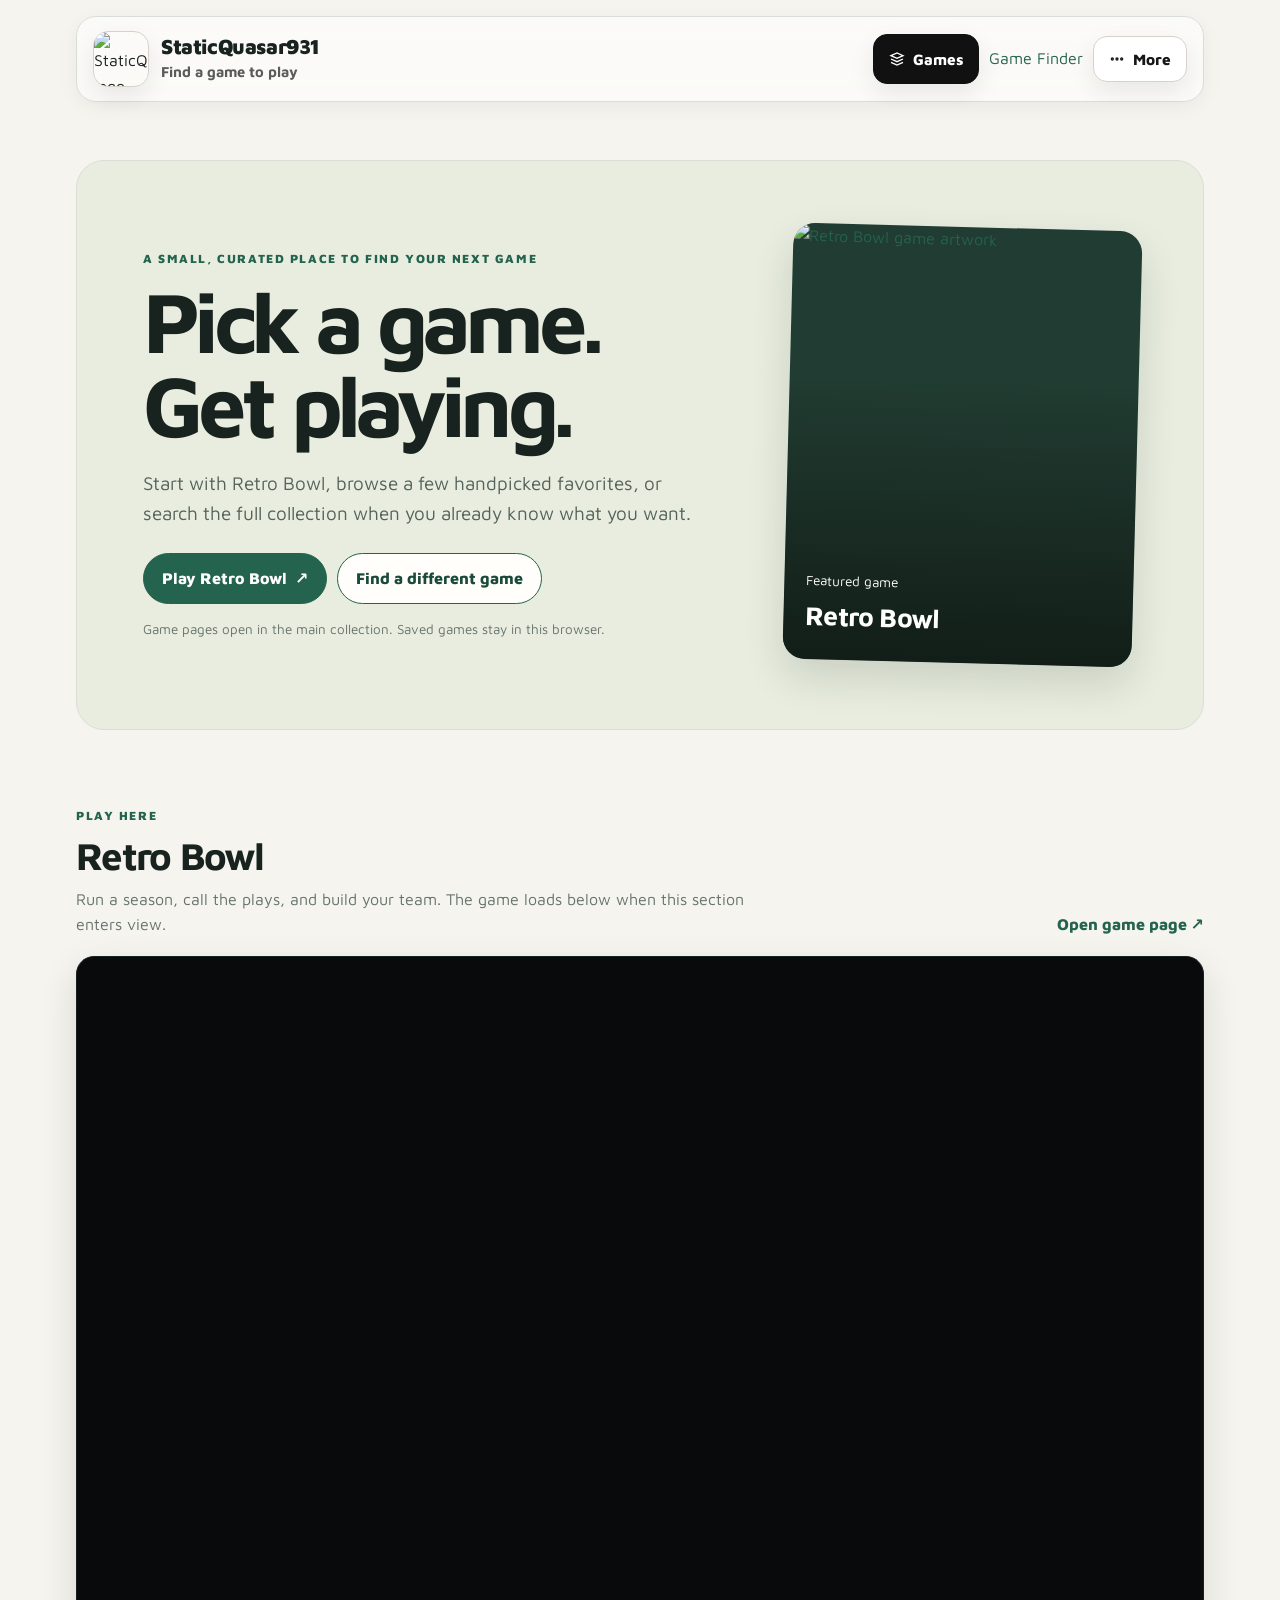
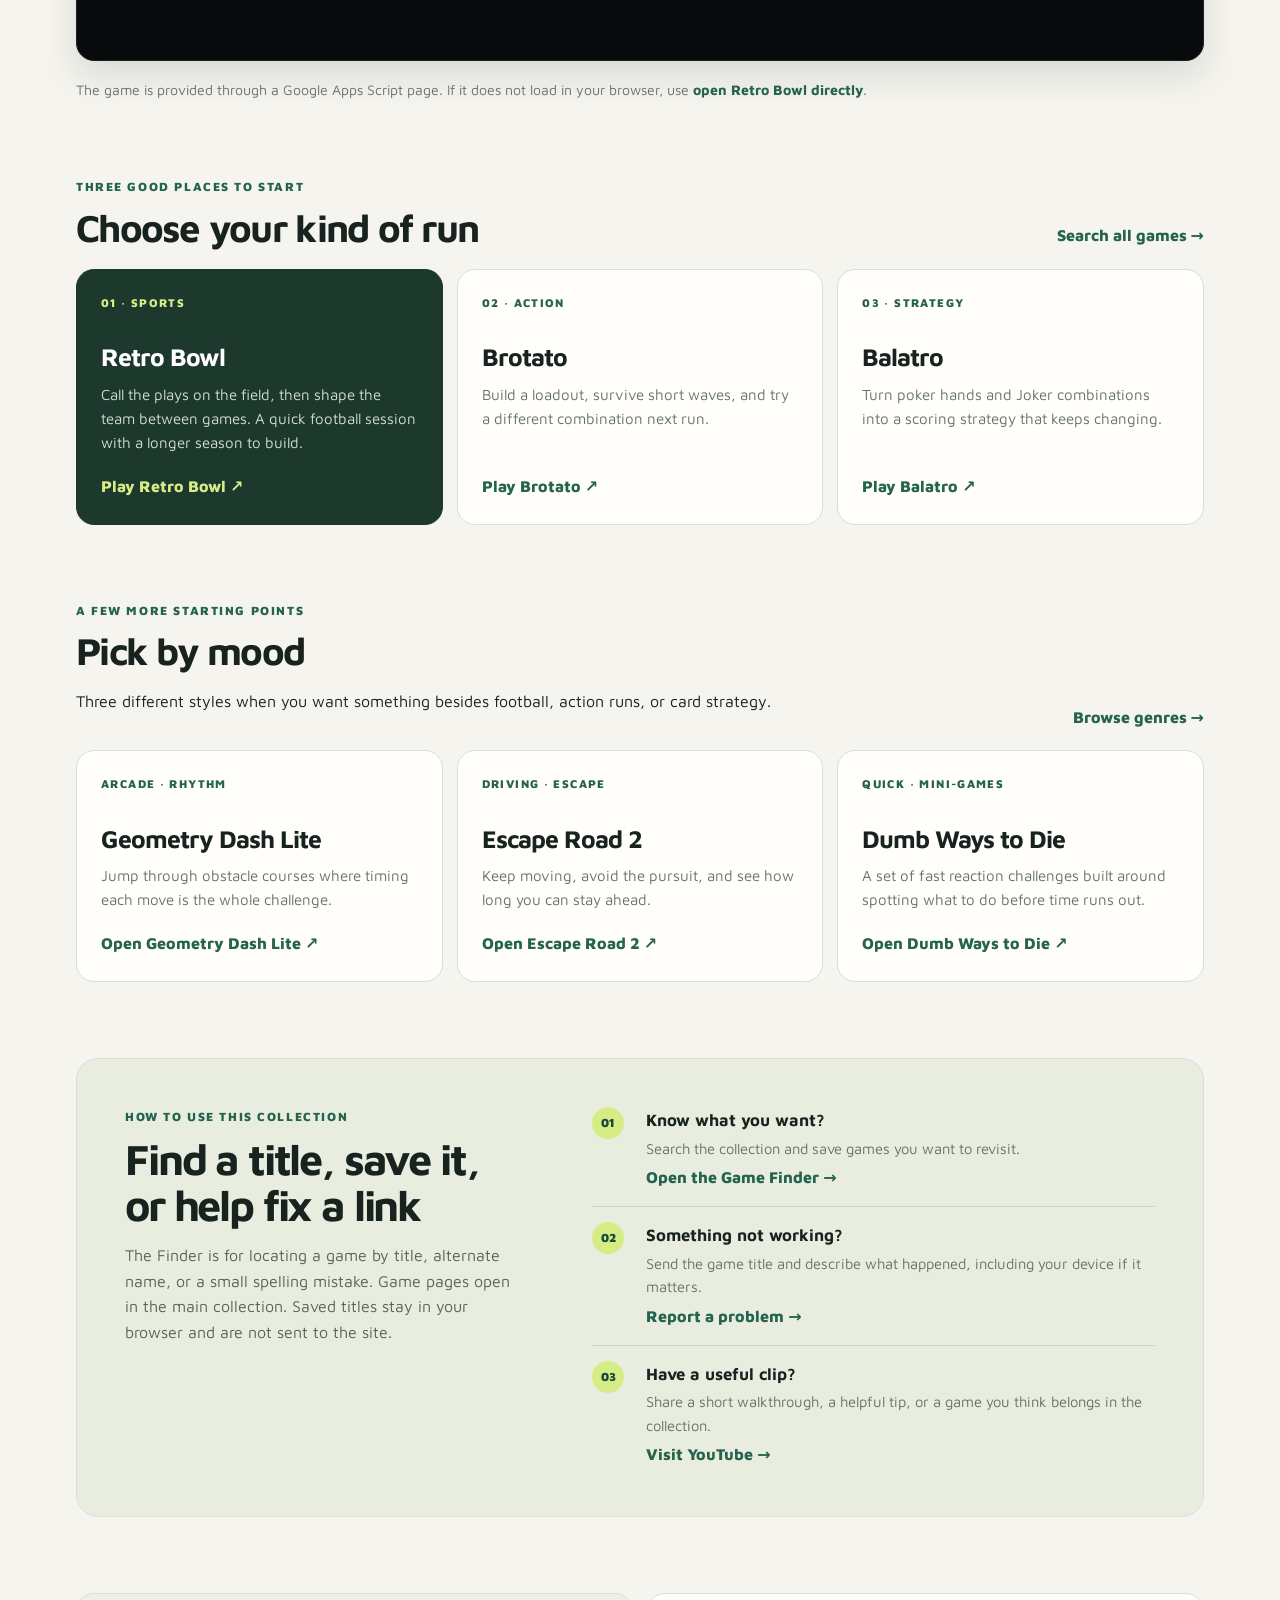
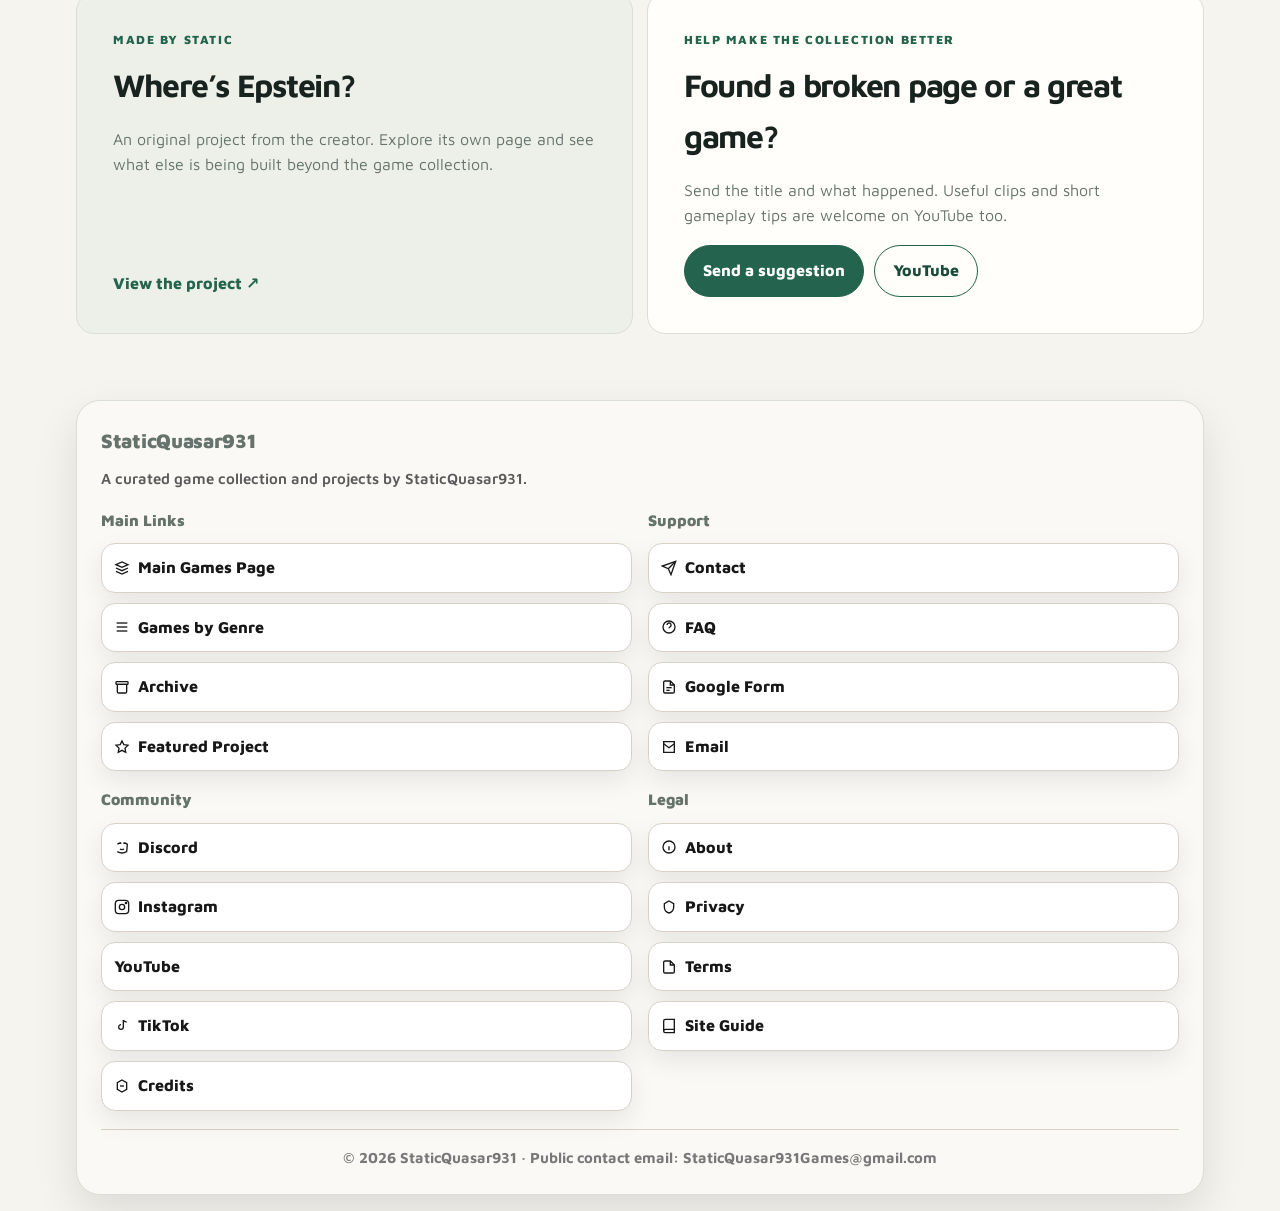
==== commit 942bb8f7: "3" ====
--- a/index.html
+++ b/index.html
@@ -22,7 +22,7 @@
 
   <meta name="twitter:card" content="summary_large_image" />
   <meta name="twitter:title" content="StaticQuasar931 | Pick a game. Get playing." />
-  <meta name="twitter:description" content="Search the game collection, open featured picks, and explore projects by StaticQuasar931." />
+  <meta name="twitter:description" content="Play Retro Bowl on the homepage, browse more picks, or find a saved game in the collection." />
   <meta name="twitter:image" content="https://cdn.jsdelivr.net/gh/StaticQuasar931/Images@main/WheresEpsteinstartscreen.png" />
 
   <link rel="preconnect" href="https://cdn.jsdelivr.net" />
@@ -30,7 +30,6 @@
   <link rel="preconnect" href="https://fonts.gstatic.com" crossorigin />
   <link href="https://fonts.googleapis.com/css2?family=Maven+Pro:wght@400;500;600;700;800;900&display=swap" rel="stylesheet" />
 
-  <script async src="https://pagead2.googlesyndication.com/pagead/js/adsbygoogle.js?client=ca-pub-1415298662803026" crossorigin="anonymous"></script>
   <meta name="google-site-verification" content="Q0JppYFHqNml_qBtmME2bbogn7ObRLMKgi71gvzGsR0" />
 
   <script async src="https://www.googletagmanager.com/gtag/js?id=G-9SGH98926P"></script>
@@ -68,7 +67,7 @@
     "@type":"WebSite",
     "name":"StaticQuasar931",
     "url":"https://staticquasar931.github.io/",
-    "description":"A searchable browser game collection, featured picks, and creator projects by StaticQuasar931.",
+    "description":"Play Retro Bowl, browse handpicked games, search the collection, and explore creator projects by StaticQuasar931.",
     "author":{
       "@type":"Person",
       "name":"StaticQuasar931"
@@ -977,6 +976,9 @@
         width:100%;
       }
     }
+
+    .play-section{display:grid;gap:18px}.play-section .home-section-heading{align-items:end}.play-section .home-section-heading>div{max-width:700px}.play-section .home-section-heading>div>p:last-child{margin:9px 0 0;color:#66736d}.game-frame-wrap{overflow:hidden;aspect-ratio:16/10;min-height:380px;border:1px solid #18221f;border-radius:18px;background:#080a0c;box-shadow:0 14px 36px #18221f20}.game-frame-wrap iframe{display:block;width:100%;height:100%;min-height:380px;border:0}.play-caption{margin:0;color:#66736d;font-size:.88rem}.play-caption a{font-weight:750}.extra-picks .pick-card{min-height:228px}.how-section{display:grid;grid-template-columns:.82fr 1.18fr;gap:clamp(24px,6vw,76px);padding:clamp(24px,5vw,48px);border:1px solid #d9ded7;border-radius:22px;background:#e8eddf}.how-section h2{max-width:430px;margin:0;font-size:clamp(1.8rem,3.5vw,2.7rem);line-height:1.05;letter-spacing:-.05em}.how-intro{max-width:470px;color:#58655e}.how-steps{display:grid;gap:0}.how-steps article{display:grid;grid-template-columns:40px 1fr;gap:14px;padding:15px 0;border-bottom:1px solid #cdd6c9}.how-steps article:first-child{padding-top:0}.how-steps article:last-child{border-bottom:0;padding-bottom:0}.how-steps article>span{display:grid;place-items:center;width:32px;height:32px;border-radius:50%;background:#d6ed85;color:#194a3a;font-size:.75rem;font-weight:900}.how-steps h3{margin:0 0 3px;font-size:1.05rem}.how-steps p{margin:0 0 5px;color:#66736d;font-size:.92rem}.how-steps a{font-weight:800;text-decoration:none}
+    @media(max-width:760px){.game-frame-wrap,.game-frame-wrap iframe{min-height:360px}.how-section{grid-template-columns:1fr}.play-section .home-section-heading{align-items:flex-start}}
   </style>
 
   <script>
@@ -1106,6 +1108,12 @@
         </a>
       </section>
 
+      <section class="play-section" aria-labelledby="play-title">
+        <div class="home-section-heading"><div><p class="home-kicker">Play here</p><h2 id="play-title">Retro Bowl</h2><p>Run a season, call the plays, and build your team. The game loads below when this section enters view.</p></div><a href="https://sites.google.com/view/staticquasar931/gm3z/retro-bowl">Open game page <span aria-hidden="true">↗</span></a></div>
+        <div class="game-frame-wrap"><iframe title="Play Retro Bowl" src="https://script.google.com/macros/s/AKfycbxvrDV3nLMrCiNt67lOiyIdPcqK71fba3bPiqLg8fYJC9jwudj_XBE2rAloeQQaak4/exec" loading="lazy" allow="fullscreen" allowfullscreen referrerpolicy="strict-origin-when-cross-origin"></iframe></div>
+        <p class="play-caption">The game is provided through a Google Apps Script page. If it does not load in your browser, use <a href="https://script.google.com/macros/s/AKfycbxvrDV3nLMrCiNt67lOiyIdPcqK71fba3bPiqLg8fYJC9jwudj_XBE2rAloeQQaak4/exec">open Retro Bowl directly</a>.</p>
+      </section>
+
       <section class="return-shelf" id="saved-shelf" hidden aria-labelledby="saved-title">
         <div><p class="home-kicker">Your list</p><h2 id="saved-title">Pick up where you left off</h2><p>These saved titles are stored only in this browser.</p></div>
         <div id="saved-games" class="saved-games"></div>
@@ -1118,6 +1126,24 @@
           <article class="pick-card pick-card-featured"><span class="pick-number">01 · SPORTS</span><h3>Retro Bowl</h3><p>Call the plays on the field, then shape the team between games. A quick football session with a longer season to build.</p><a href="https://sites.google.com/view/staticquasar931/gm3z/retro-bowl">Play Retro Bowl <span aria-hidden="true">↗</span></a></article>
           <article class="pick-card"><span class="pick-number">02 · ACTION</span><h3>Brotato</h3><p>Build a loadout, survive short waves, and try a different combination next run.</p><a href="https://sites.google.com/view/staticquasar931/gm3z/brotato">Play Brotato <span aria-hidden="true">↗</span></a></article>
           <article class="pick-card"><span class="pick-number">03 · STRATEGY</span><h3>Balatro</h3><p>Turn poker hands and Joker combinations into a scoring strategy that keeps changing.</p><a href="https://sites.google.com/view/staticquasar931/gm3z/balatro">Play Balatro <span aria-hidden="true">↗</span></a></article>
+        </div>
+      </section>
+
+      <section class="home-section" aria-labelledby="more-games-title">
+        <div class="home-section-heading"><div><p class="home-kicker">A few more starting points</p><h2 id="more-games-title">Pick by mood</h2><p>Three different styles when you want something besides football, action runs, or card strategy.</p></div><a href="https://sites.google.com/view/staticquasar931/gm3z/genres">Browse genres <span aria-hidden="true">→</span></a></div>
+        <div class="pick-grid extra-picks">
+          <article class="pick-card"><span class="pick-number">ARCADE · RHYTHM</span><h3>Geometry Dash Lite</h3><p>Jump through obstacle courses where timing each move is the whole challenge.</p><a href="https://sites.google.com/view/staticquasar931/gm3z/geometry-dash-lite">Open Geometry Dash Lite <span aria-hidden="true">↗</span></a></article>
+          <article class="pick-card"><span class="pick-number">DRIVING · ESCAPE</span><h3>Escape Road 2</h3><p>Keep moving, avoid the pursuit, and see how long you can stay ahead.</p><a href="https://sites.google.com/view/staticquasar931/gm3z/escape-road-2-fake-gta-2">Open Escape Road 2 <span aria-hidden="true">↗</span></a></article>
+          <article class="pick-card"><span class="pick-number">QUICK · MINI-GAMES</span><h3>Dumb Ways to Die</h3><p>A set of fast reaction challenges built around spotting what to do before time runs out.</p><a href="https://sites.google.com/view/staticquasar931/gm3z/dumb-ways-to-die">Open Dumb Ways to Die <span aria-hidden="true">↗</span></a></article>
+        </div>
+      </section>
+
+      <section class="how-section" aria-labelledby="how-title">
+        <div><p class="home-kicker">How to use this collection</p><h2 id="how-title">Find a title, save it, or help fix a link</h2><p class="how-intro">The Finder is for locating a game by title, alternate name, or a small spelling mistake. Game pages open in the main collection. Saved titles stay in your browser and are not sent to the site.</p></div>
+        <div class="how-steps">
+          <article><span>01</span><div><h3>Know what you want?</h3><p>Search the collection and save games you want to revisit.</p><a href="game-finder.html">Open the Game Finder →</a></div></article>
+          <article><span>02</span><div><h3>Something not working?</h3><p>Send the game title and describe what happened, including your device if it matters.</p><a href="https://sites.google.com/view/staticquasar931/google-form">Report a problem →</a></div></article>
+          <article><span>03</span><div><h3>Have a useful clip?</h3><p>Share a short walkthrough, a helpful tip, or a game you think belongs in the collection.</p><a href="https://www.youtube.com/@StaticQuasar931">Visit YouTube →</a></div></article>
         </div>
       </section>
 
